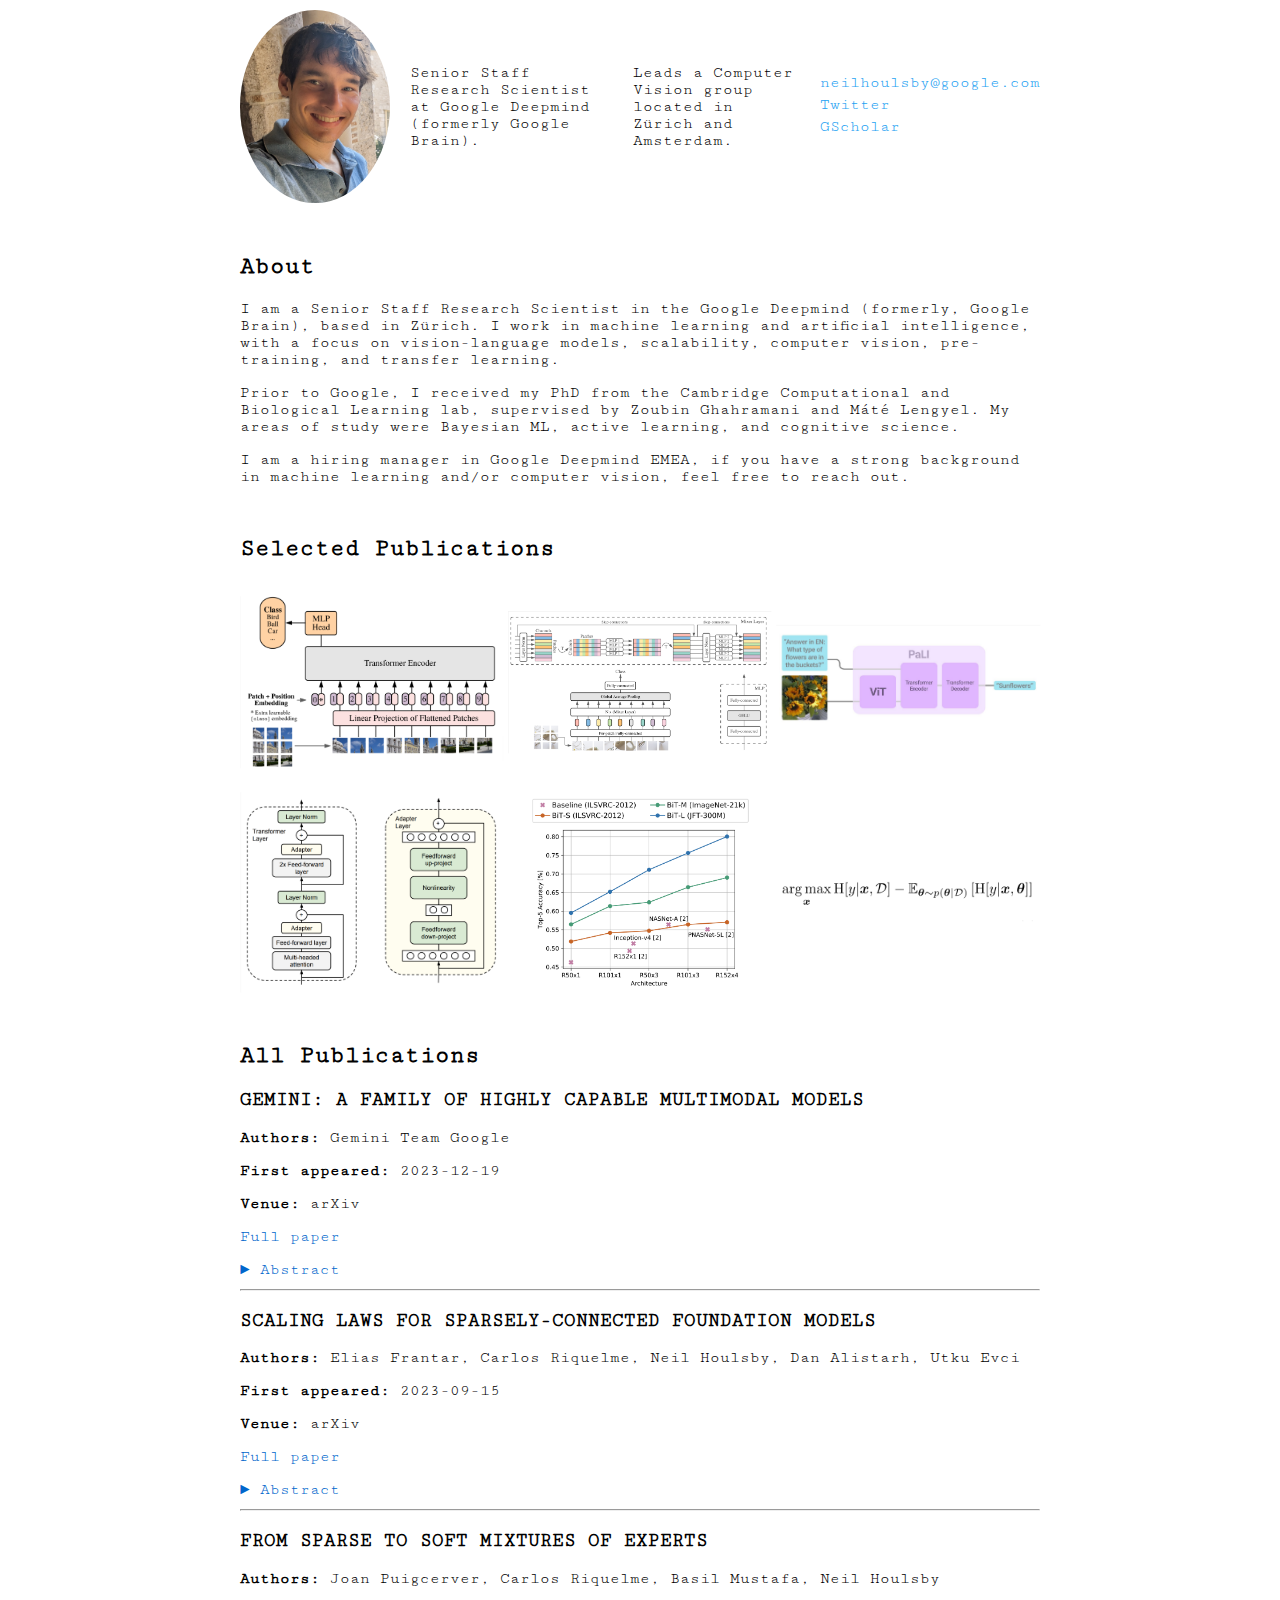
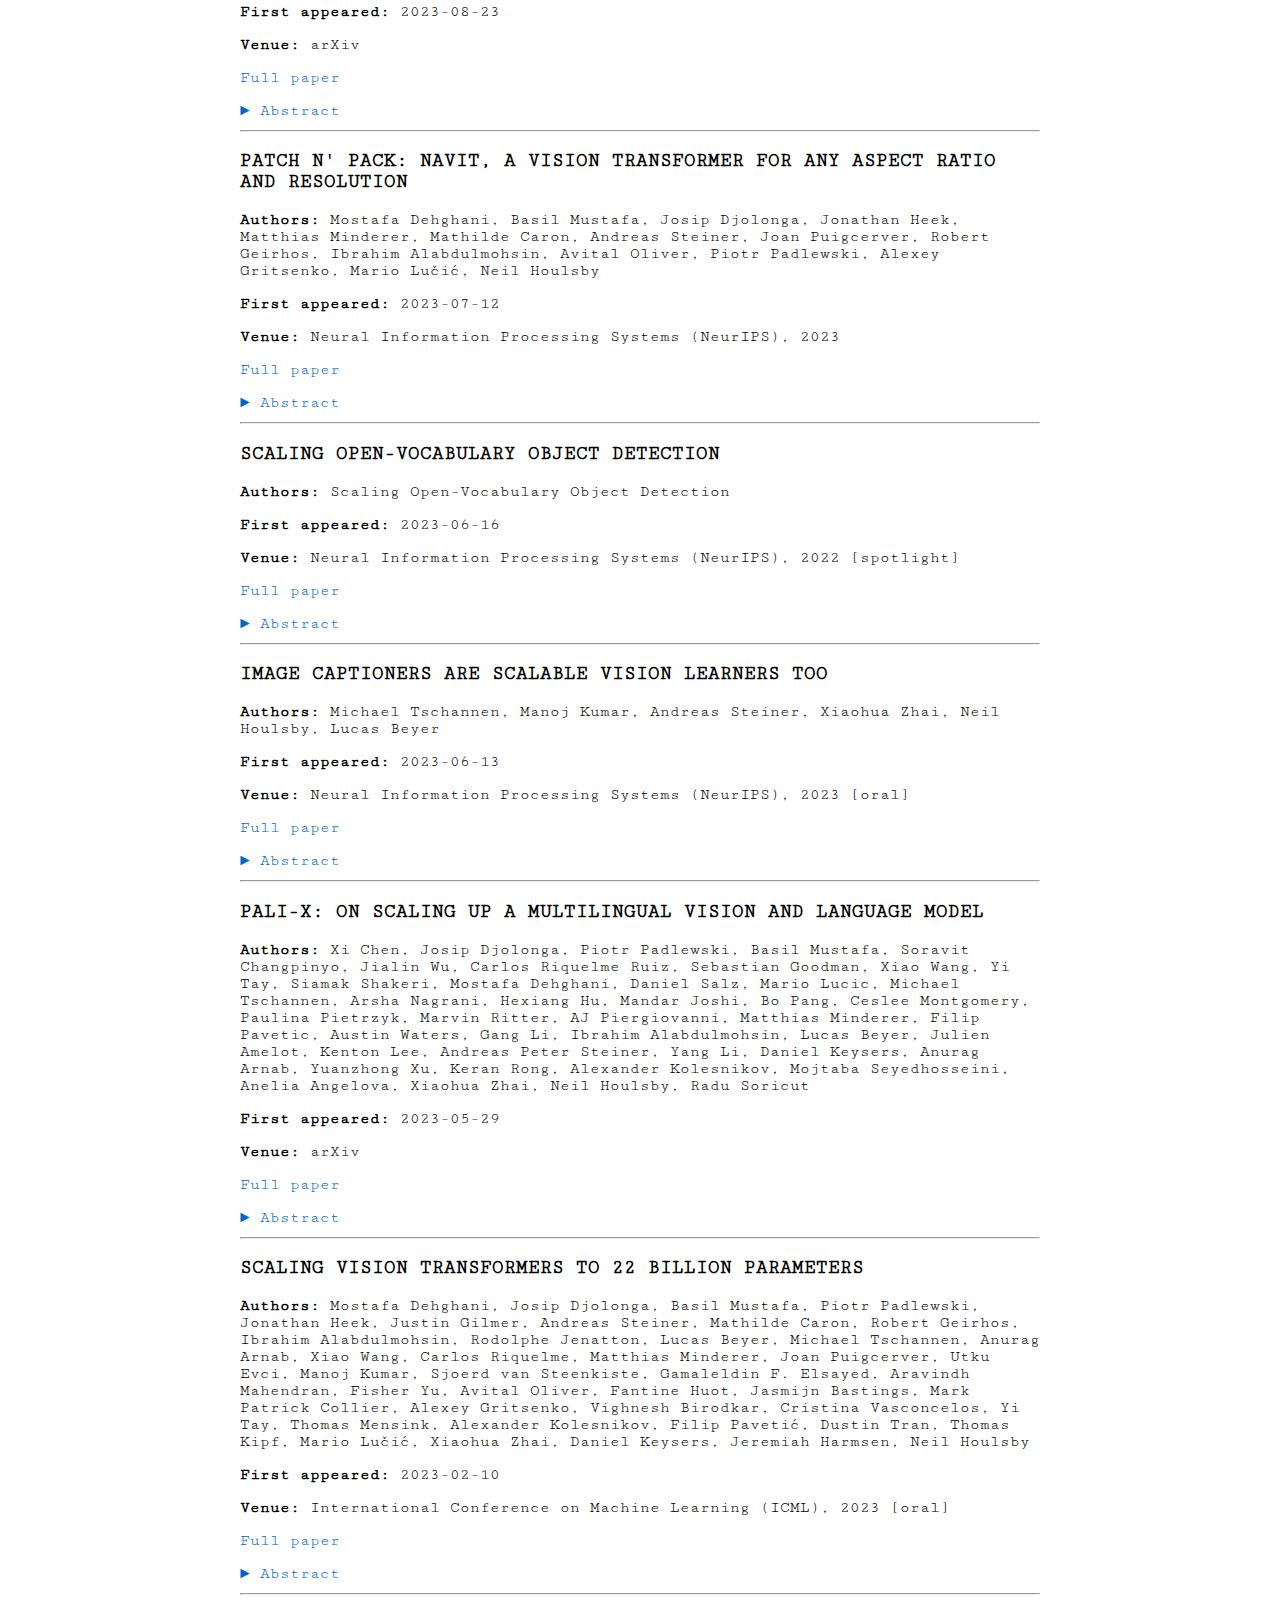
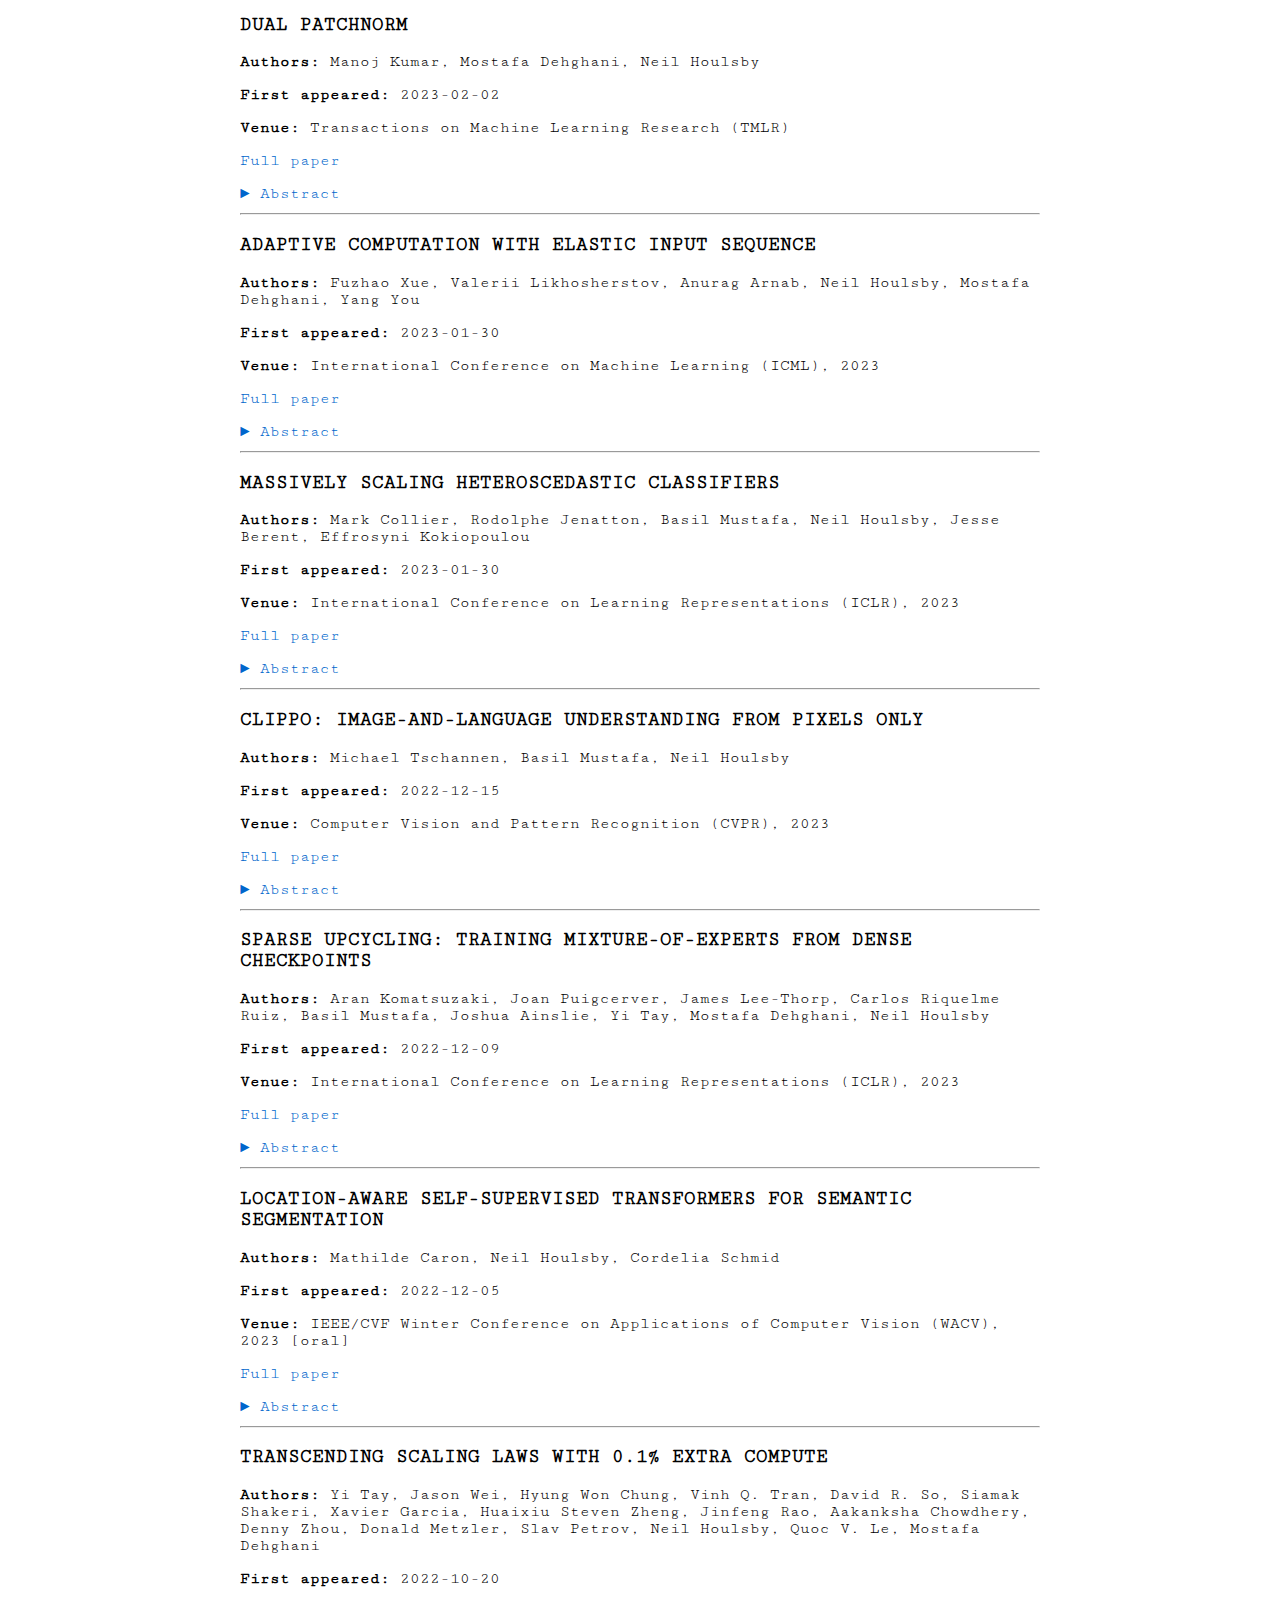
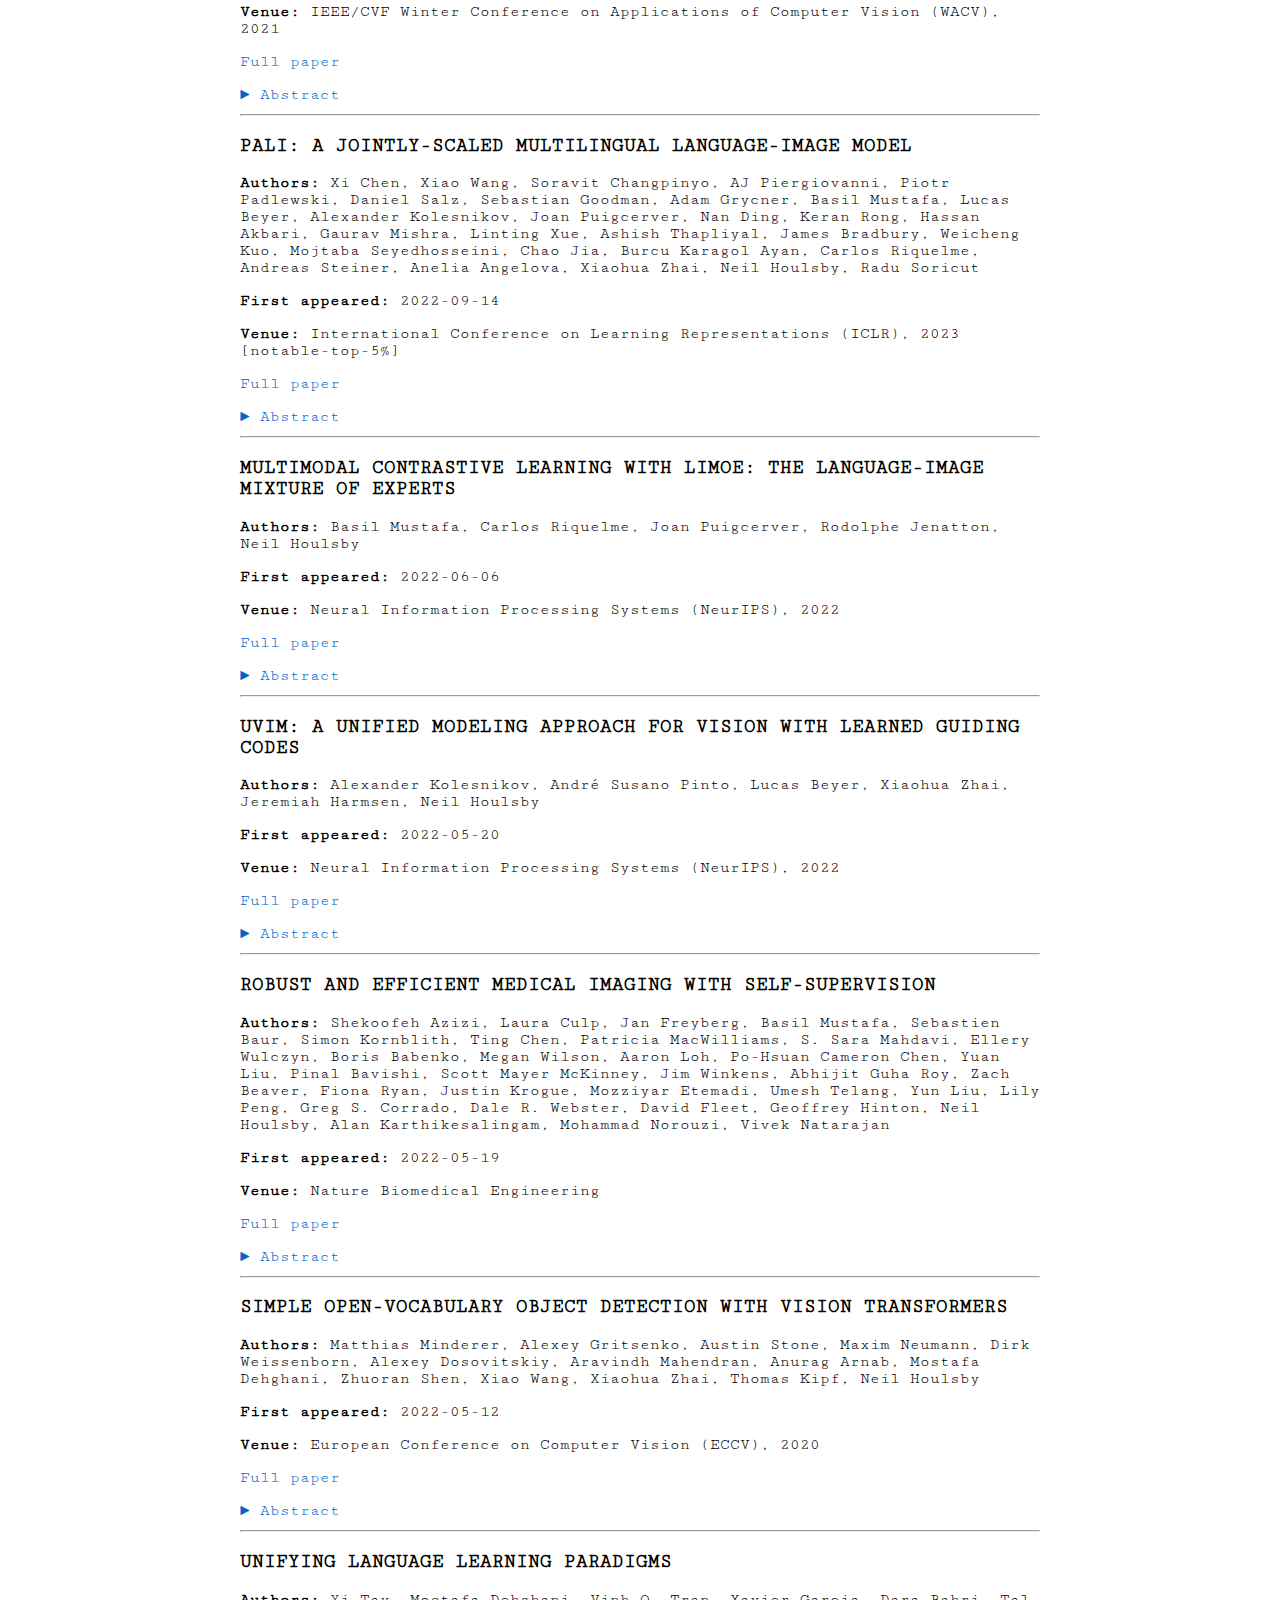
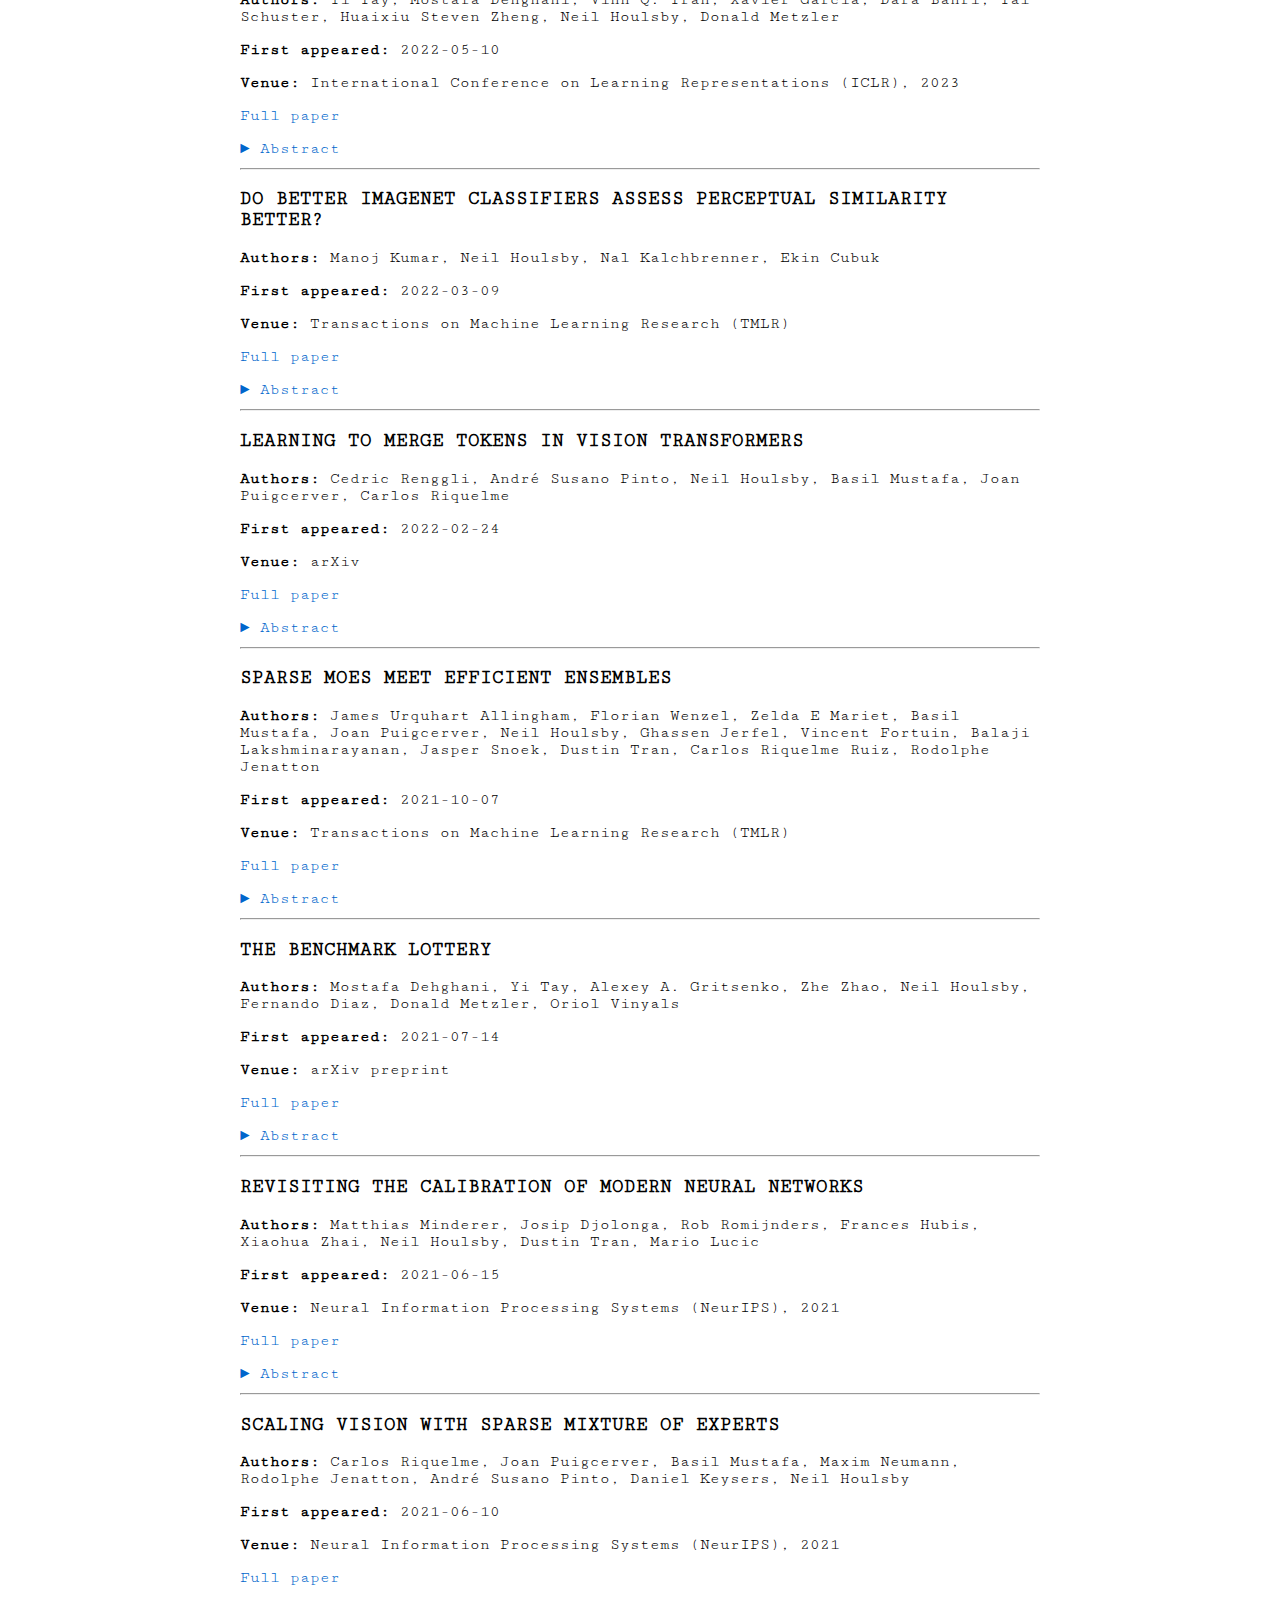
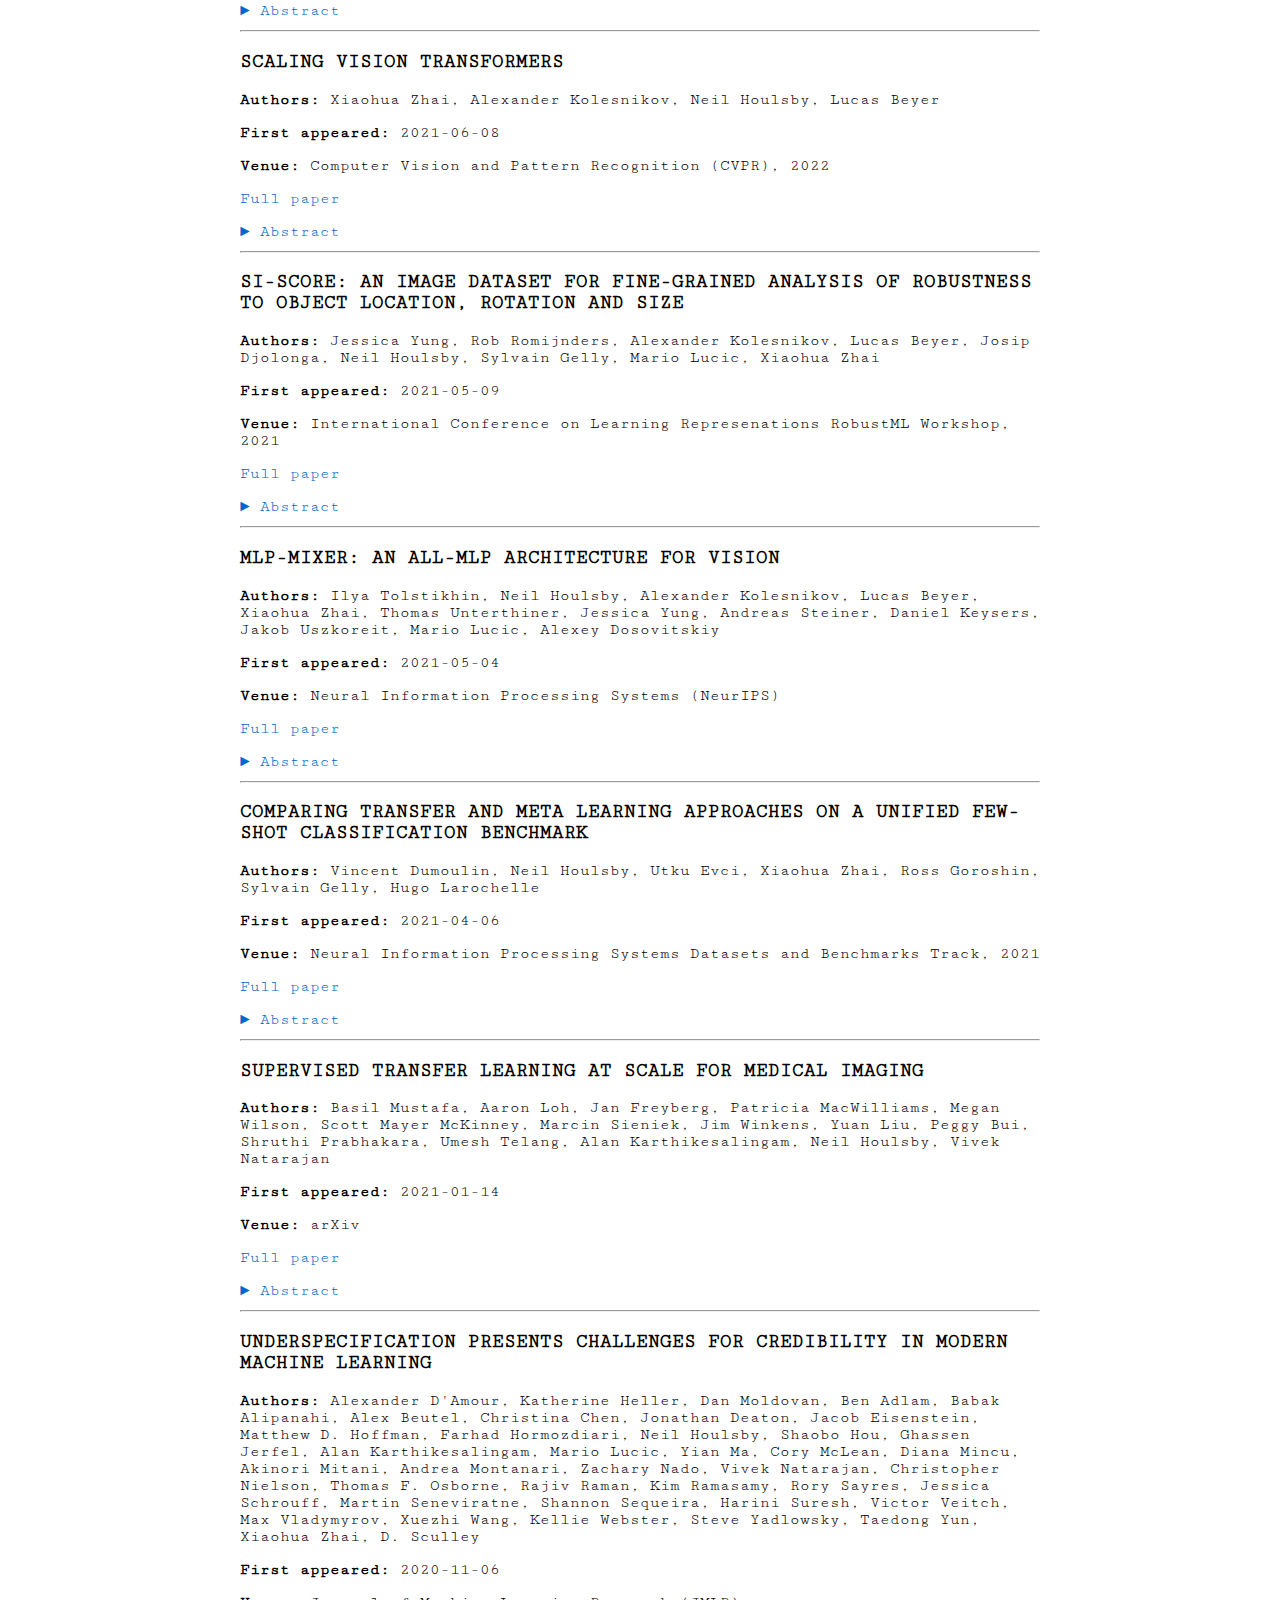
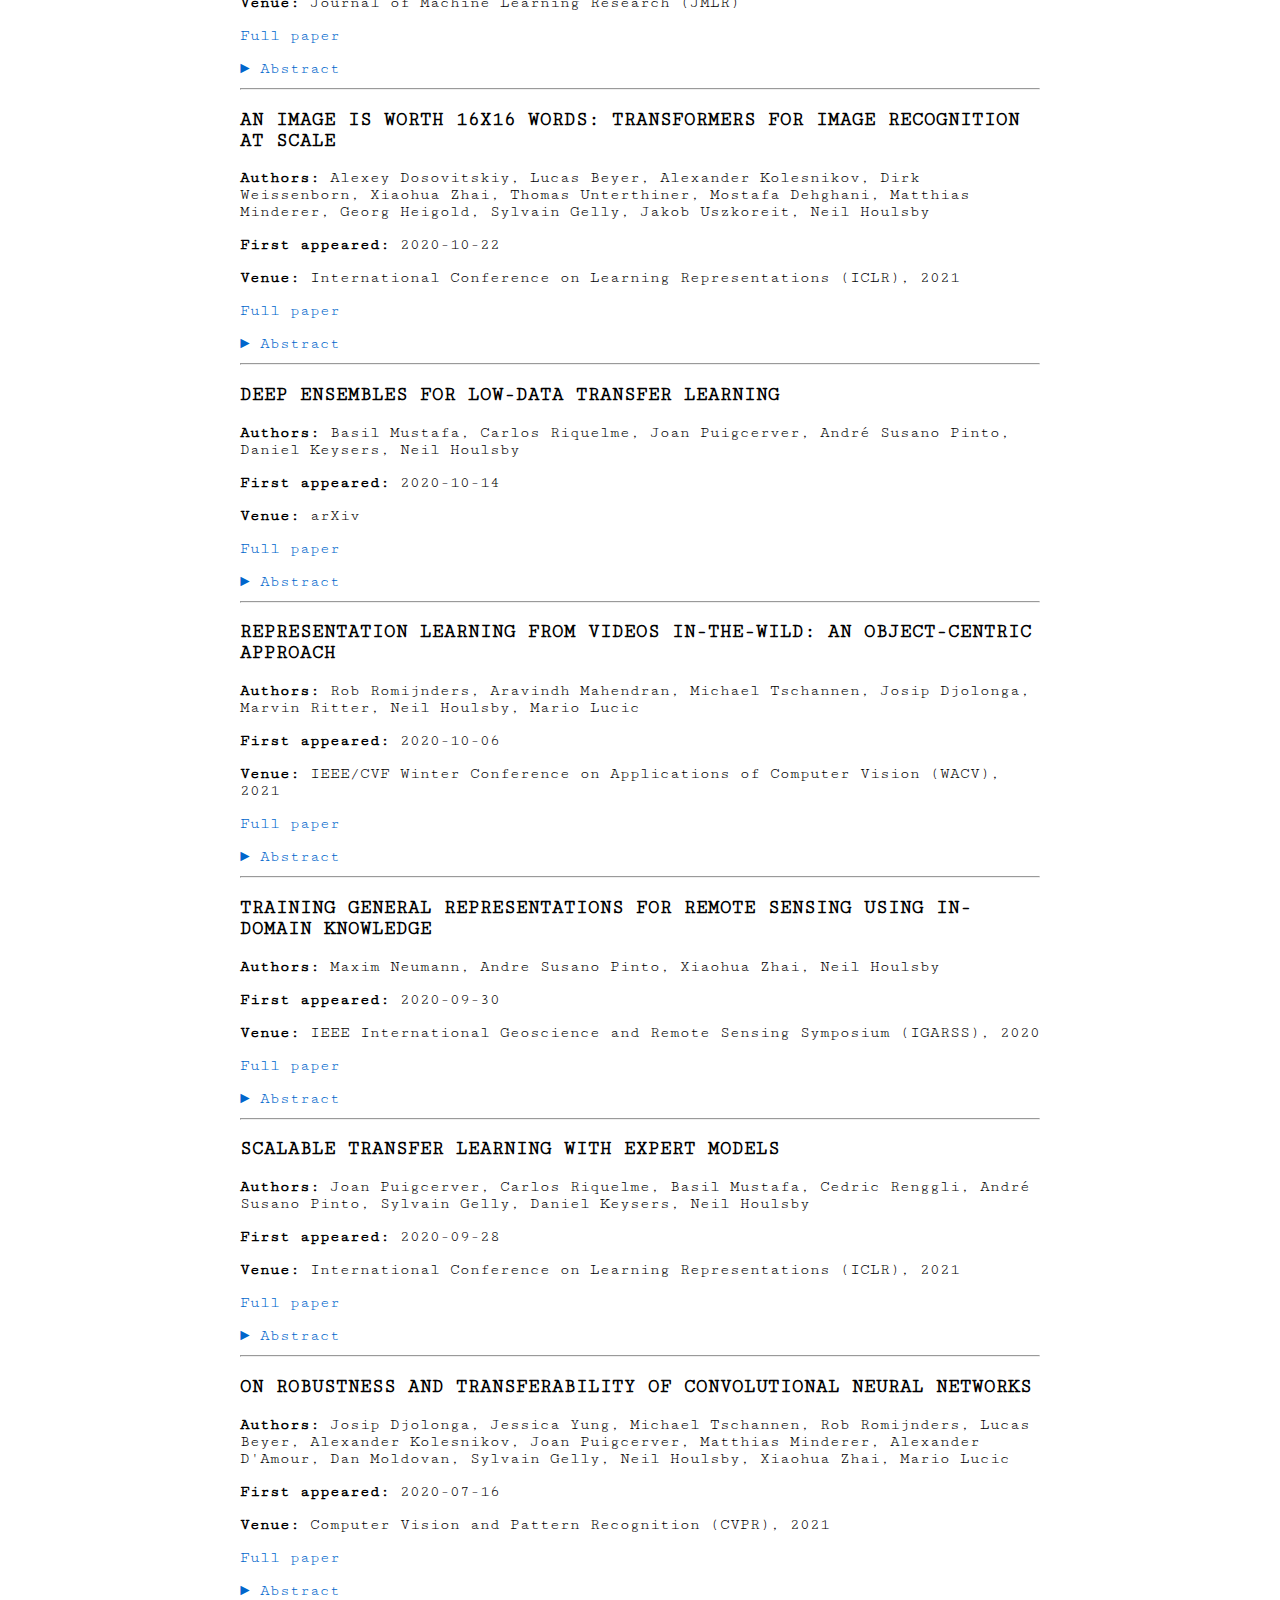
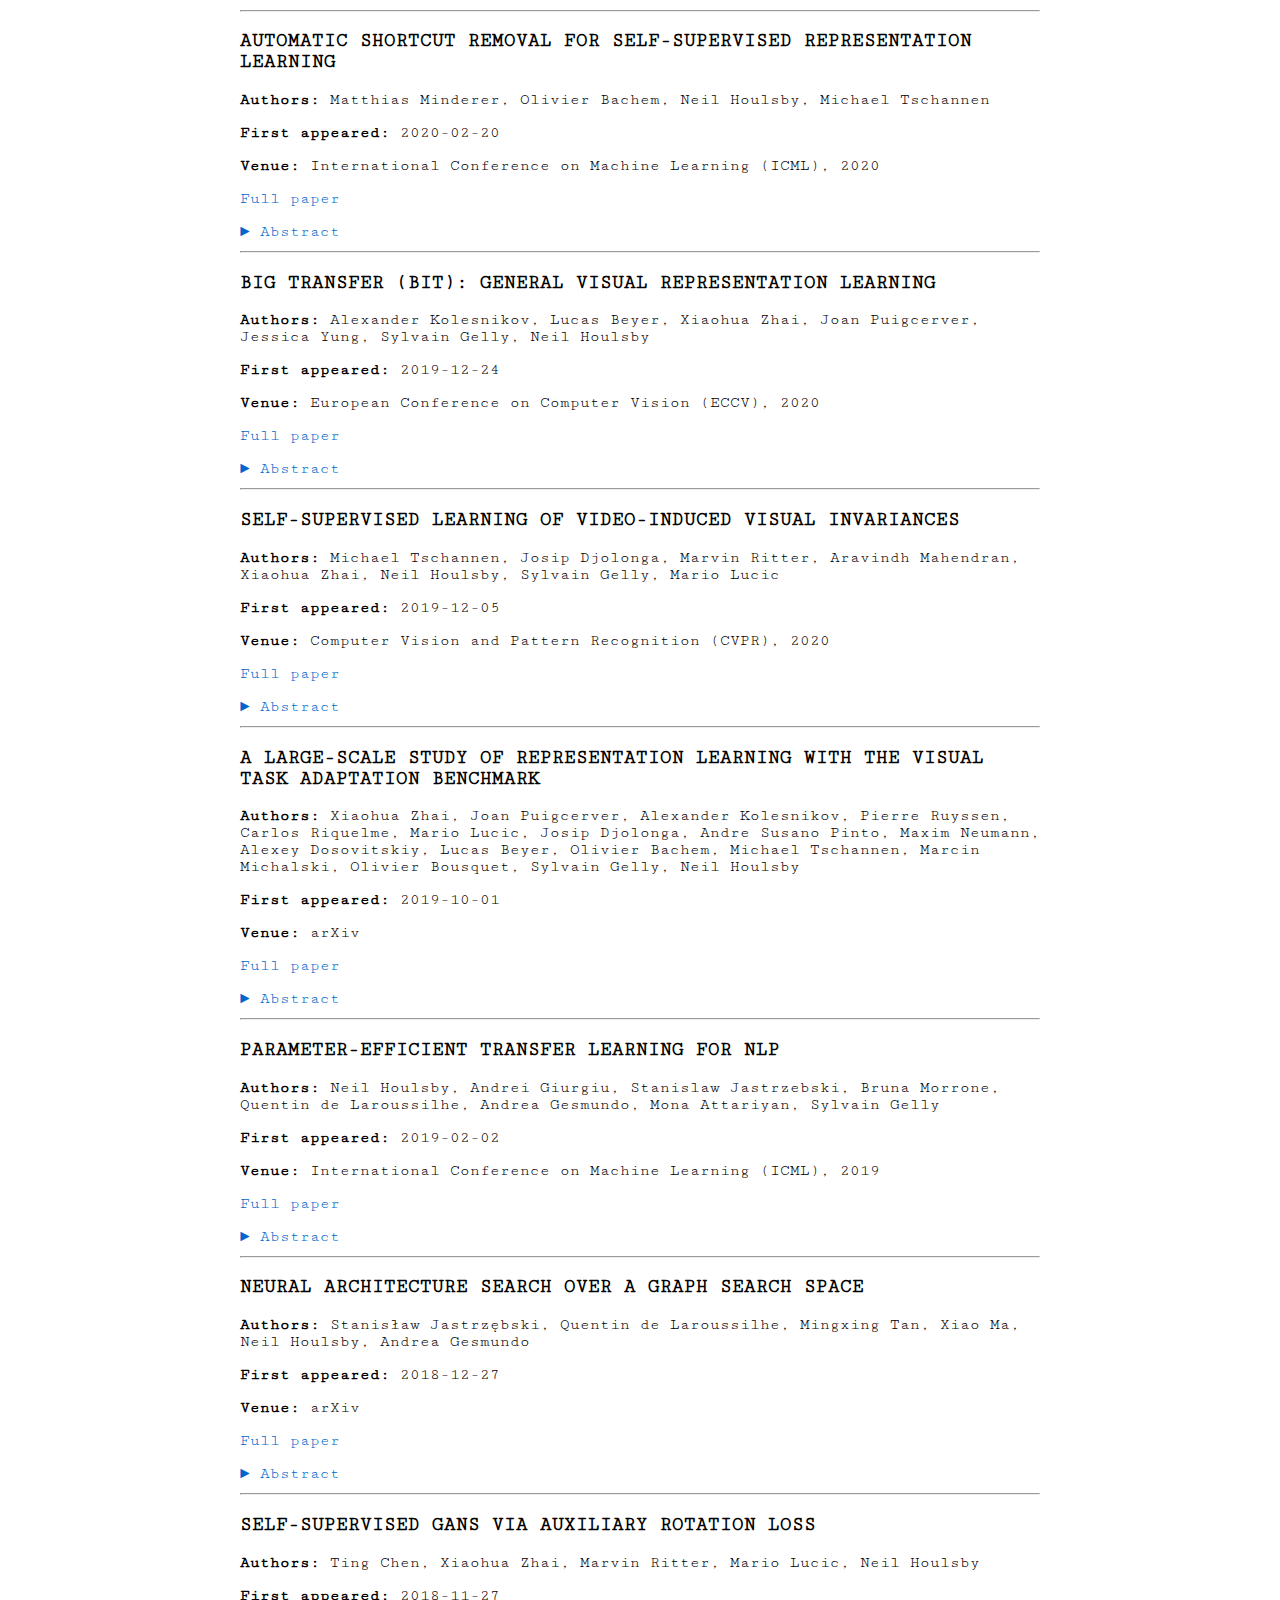
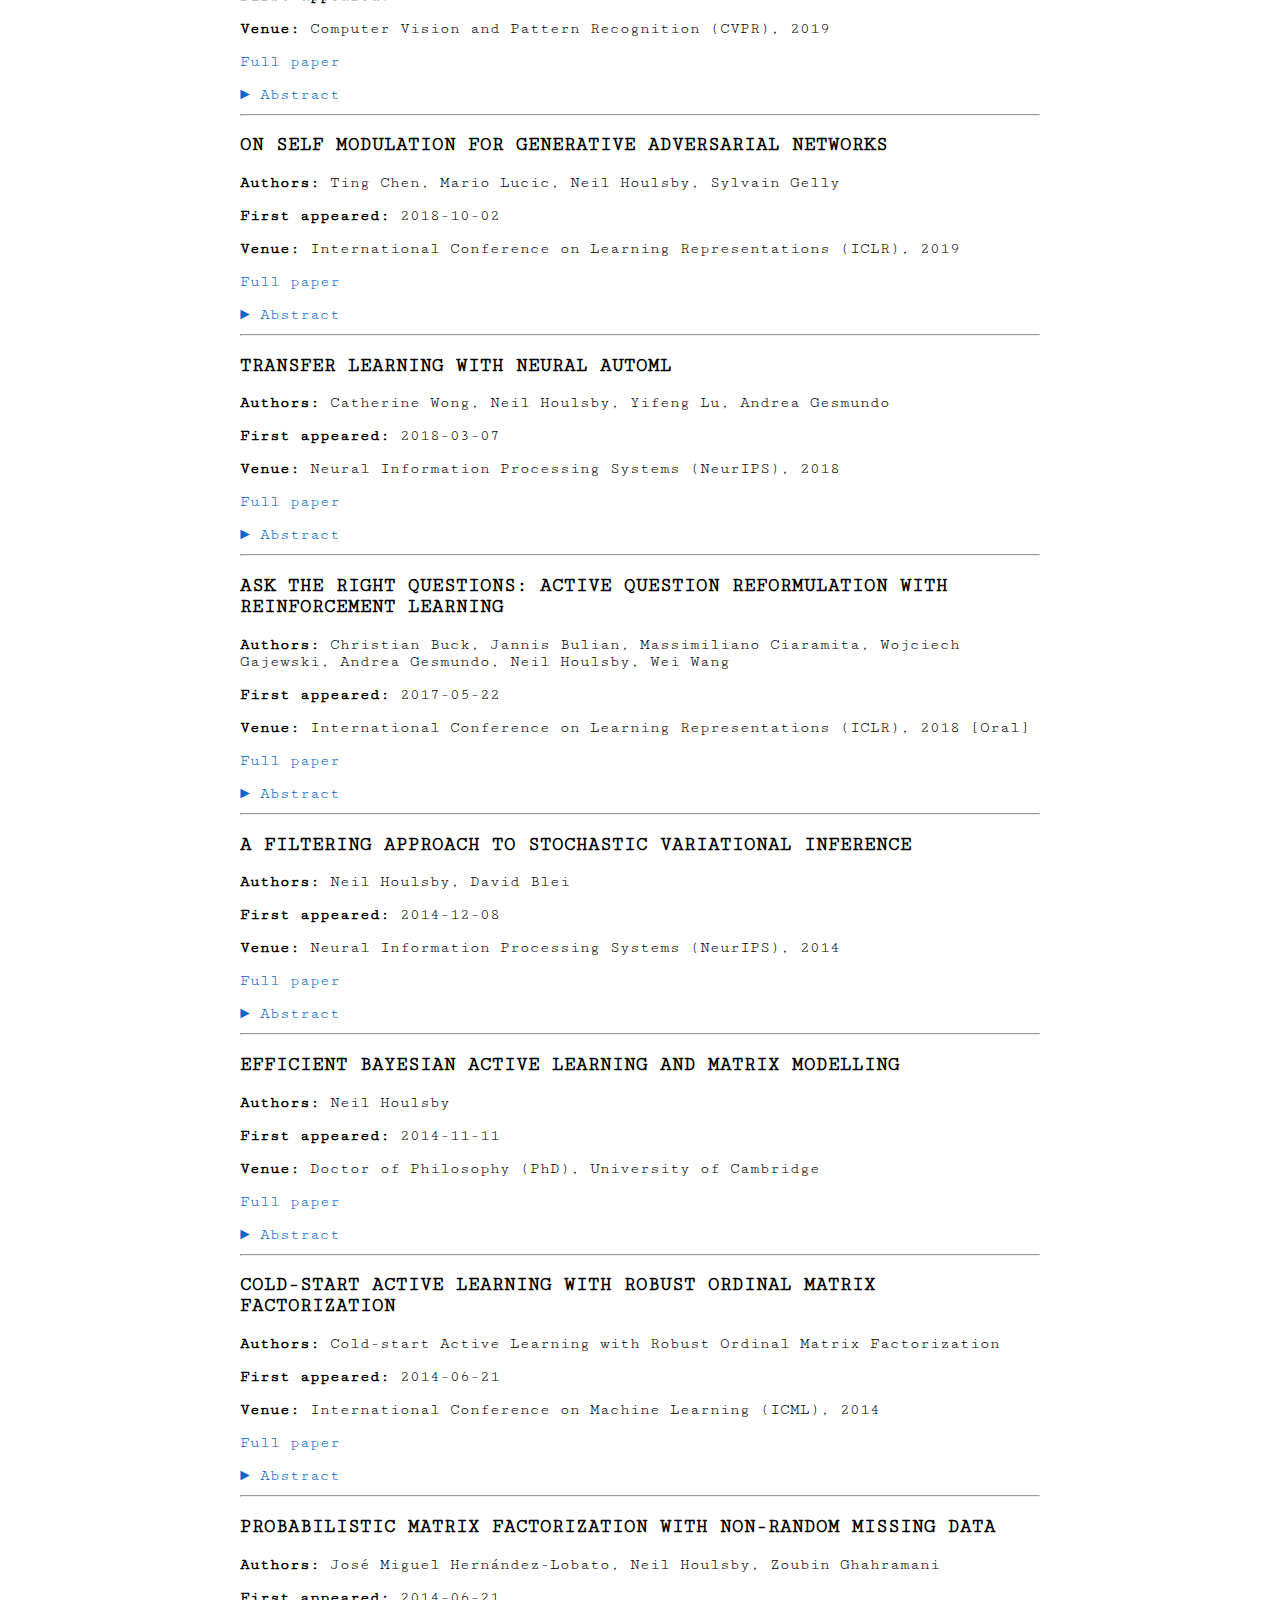
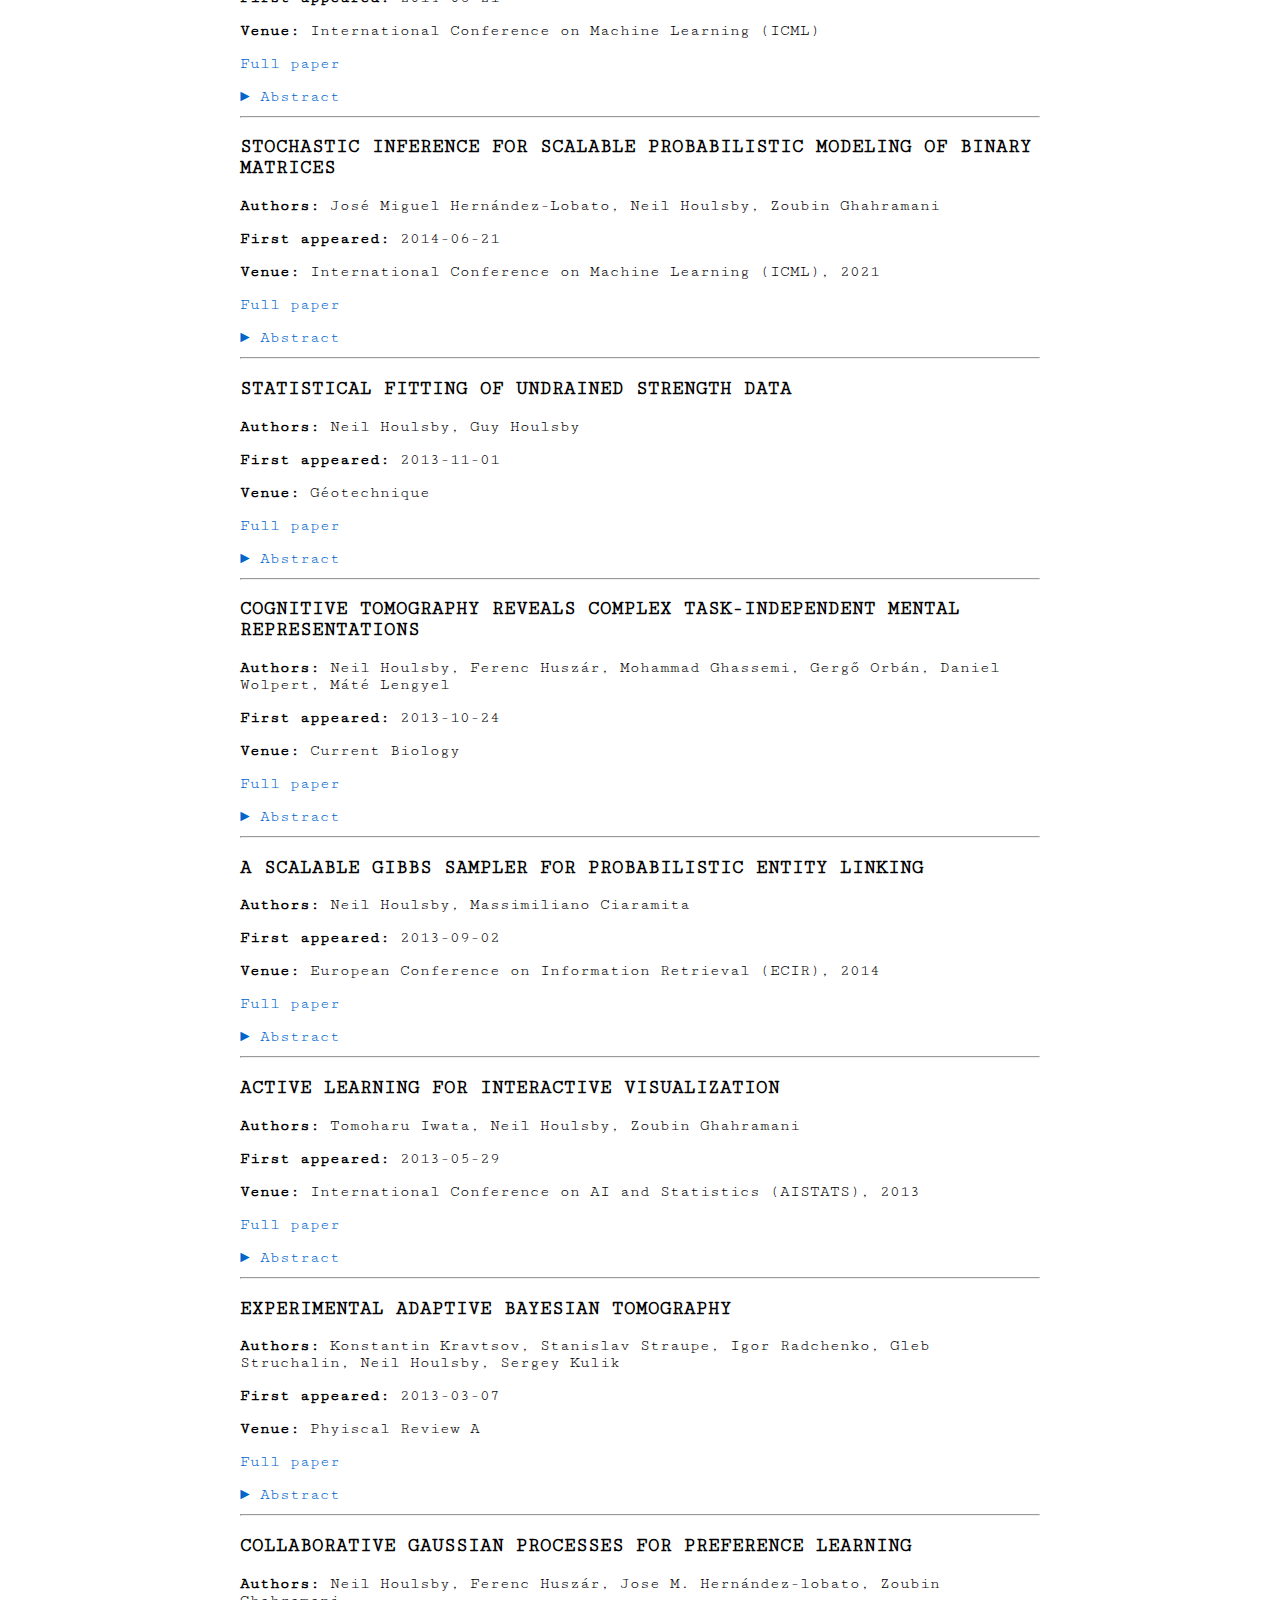
==== index.html @ 366395ec "Rename root" ====
<!DOCTYPE html>
<html lang="en">

<head>
  <meta charset="UTF-8">
  <meta name="viewport" content="width=device-width, initial-scale=1.0">
  <meta name="description" content="Personal website for AI research scientist, Neil Houlsby">
  <title>Neil Houlsby</title>
  <link rel="stylesheet" href="style.css">
  <link rel="icon" href="go.ico" type="image/x-icon">
  <script defer src="script.js"></script>
  <script src="toggle_abstract.js"></script>
</head>

<body class="content-container">

  <div class="profile-section">
    <img src="profile.jpg" alt="Profile Picture">
    <p>Senior Staff Research Scientist at Google Deepmind (formerly Google Brain).</p>
<p>Leads a Computer Vision group located in Zürich and Amsterdam.</p>
    <div class="contact-social-links">
      <a href="mailto:neilhoulsby@google.com">neilhoulsby@google.com</a>
      <a href="https://twitter.com/neilhoulsby" target="_blank">Twitter</a>
      <a href="https://scholar.google.com/citations?user=sm1-TZMAAAAJ" target="_blank">GScholar</a>
    </div>
  </div>

  <main>
    <article id="about">
      <h2>About</h2>
      <p>I am a Senior Staff Research Scientist in the Google Deepmind (formerly, Google Brain), based in Zürich. 
I work in machine learning and artificial intelligence, with a focus on vision-language models, scalability, computer vision, pre-training, and transfer learning.</p>
<p>Prior to Google, I received my PhD from the Cambridge Computational and Biological Learning lab, supervised by Zoubin Ghahramani and Máté Lengyel. My areas of study were Bayesian ML, active learning, and cognitive science.</p>
<p>I am a hiring manager in Google Deepmind EMEA, if you have a strong background in machine learning and/or computer vision, feel free to reach out.</p>
    </article>


    <section id="selected">
      <h2>Selected Publications</h2>
      <div class="image-panel">
        <div class="image-row">
          <div class="image-container">
            <a href="#vit20">
              <img src="vit.png" alt="Image 1">
              <span class="overlay-text">Vision Transformers</span>
            </a>
          </div>
          <div class="image-container">
            <a href="#mixer21">
              <img src="mixer.png" alt="Image 2">
              <span class="overlay-text">MLP Mixer</span>
            </a>
          </div>
          <div class="image-container">
            <a href="#pali22">
              <img src="pali.png" alt="Image 3">
              <span class="overlay-text">PaLI Vision-Language Model</span>
            </a>
          </div>
        </div>

        <div class="image-row">
          <div class="image-container">
            <a href="#parameter19">
              <img src="adapters.png" alt="Image 4">
              <span class="overlay-text">Parameter-efficient Adapter Layers</span>
            </a>
          </div>
          <div class="image-container">
            <a href="#bigtransfer19">
              <img src="bit.png" alt="Image 5">
              <span class="overlay-text">Big Transfer</span>
            </a>
          </div>
          <div class="image-container">
            <a href="#bald11">
              <img src="bald.png" alt="Image 6">
              <span class="overlay-text">Bayesian Active Learning with Disagreement</span>
            </a>
          </div>
        </div>
      </div>
    </section>


    <section id="publications">
      <h2>All Publications</h2>
      <div>
        
        <article id="gemini23">
  <h3 class="all-caps">Gemini: A Family of Highly Capable Multimodal Models</h3>
  <p><strong>Authors:</strong> Gemini Team Google</p>
  <p><strong>First appeared:</strong> 2023-12-19</p>
  <p><strong>Venue:</strong> arXiv</p>
  <p><a href="https://arxiv.org/abs/2312.11805" target="_blank">Full paper</a></p>
  <div class="abstract-toggle" onclick="toggleAbstract(this)">
    <span class="arrow">&#x25BA;</span> Abstract
  </div>
  <p class="abstract" style="display:none;">This report introduces a new family of multimodal models, Gemini, that exhibit remarkable capabilities across image, audio, video, and text understanding. The Gemini family consists of Ultra, Pro, and Nano sizes, suitable for applications ranging from complex reasoning tasks to on-device memory-constrained use-cases. Evaluation on a broad range of benchmarks shows that our most-capable Gemini Ultra model advances the state of the art in 30 of 32 of these benchmarks - notably being the first model to achieve human-expert performance on the well-studied exam benchmark MMLU, and improving the state of the art in every one of the 20 multimodal benchmarks we examined. We believe that the new capabilities of Gemini models in cross-modal reasoning and language understanding will enable a wide variety of use cases and we discuss our approach toward deploying them responsibly to users.</p>
</article>
<hr>
        
        <article id="sparse23">
  <h3 class="all-caps">Scaling Laws for Sparsely-Connected Foundation Models</h3>
  <p><strong>Authors:</strong> Elias Frantar, Carlos Riquelme, Neil Houlsby, Dan Alistarh, Utku Evci</p>
  <p><strong>First appeared:</strong> 2023-09-15</p>
  <p><strong>Venue:</strong> arXiv</p>
  <p><a href="https://arxiv.org/abs/2309.08520" target="_blank">Full paper</a></p>
  <div class="abstract-toggle" onclick="toggleAbstract(this)">
    <span class="arrow">&#x25BA;</span> Abstract
  </div>
  <p class="abstract" style="display:none;">We explore the impact of parameter sparsity on the scaling behavior of Transformers trained on massive datasets (i.e., "foundation models"), in both vision and language domains. In this setting, we identify the first scaling law describing the relationship between weight sparsity, number of non-zero parameters, and amount of training data, which we validate empirically across model and data scales; on ViT/JFT-4B and T5/C4. These results allow us to characterize the "optimal sparsity", the sparsity level which yields the best performance for a given effective model size and training budget. For a fixed number of non-zero parameters, we identify that the optimal sparsity increases with the amount of data used for training. We also extend our study to different sparsity structures (such as the hardware-friendly n:m pattern) and strategies (such as starting from a pretrained dense model). Our findings shed light on the power and limitations of weight sparsity across various parameter and computational settings, offering both theoretical understanding and practical implications for leveraging sparsity towards computational efficiency improvements.</p>
</article>
<hr>
        
        <article id="soft23">
  <h3 class="all-caps">From Sparse to Soft Mixtures of Experts</h3>
  <p><strong>Authors:</strong> Joan Puigcerver, Carlos Riquelme, Basil Mustafa, Neil Houlsby</p>
  <p><strong>First appeared:</strong> 2023-08-23</p>
  <p><strong>Venue:</strong> arXiv</p>
  <p><a href="https://arxiv.org/abs/2308.00951" target="_blank">Full paper</a></p>
  <div class="abstract-toggle" onclick="toggleAbstract(this)">
    <span class="arrow">&#x25BA;</span> Abstract
  </div>
  <p class="abstract" style="display:none;">Sparse mixture of expert architectures (MoEs) scale model capacity without large increases in training or inference costs. Despite their success, MoEs suffer from a number of issues: training instability, token dropping, inability to scale the number of experts, or ineffective finetuning. In this work, we proposeSoft MoE, a fully-differentiable sparse Transformer that addresses these challenges, while maintaining the benefits of MoEs. Soft MoE performs an implicit soft assignment by passing different weighted combinations of all input tokens to each expert. As in other MoE works, experts in Soft MoE only process a subset of the (combined) tokens, enabling larger model capacity at lower inference cost. In the context of visual recognition, Soft MoE greatly outperforms standard Transformers (ViTs) and popular MoE variants (Tokens Choice and Experts Choice). For example, Soft MoE-Base/16 requires 10.5x lower inference cost (5.7x lower wall-clock time) than ViT-Huge/14 while matching its performance after similar training. Soft MoE also scales well: Soft MoE Huge/14 with 128 experts in 16 MoE layers has over 40x more parameters than ViT Huge/14, while inference time cost grows by only 2%, and it performs substantially better.</p>
</article>
<hr>
        
        <article id="navit23">
  <h3 class="all-caps">Patch n' Pack: NaViT, a Vision Transformer for any Aspect Ratio and Resolution</h3>
  <p><strong>Authors:</strong> Mostafa Dehghani, Basil Mustafa, Josip Djolonga, Jonathan Heek, Matthias Minderer, Mathilde Caron, Andreas Steiner, Joan Puigcerver, Robert Geirhos, Ibrahim Alabdulmohsin, Avital Oliver, Piotr Padlewski, Alexey Gritsenko, Mario Lučić, Neil Houlsby</p>
  <p><strong>First appeared:</strong> 2023-07-12</p>
  <p><strong>Venue:</strong> Neural Information Processing Systems (NeurIPS), 2023</p>
  <p><a href="https://arxiv.org/abs/2307.06304" target="_blank">Full paper</a></p>
  <div class="abstract-toggle" onclick="toggleAbstract(this)">
    <span class="arrow">&#x25BA;</span> Abstract
  </div>
  <p class="abstract" style="display:none;">The ubiquitous and demonstrably suboptimal choice of resizing images to a fixed resolution before processing them with computer vision models has not yet been successfully challenged. However, models such as the Vision Transformer (ViT) offer flexible sequence-based modeling, and hence varying input sequence lengths. We take advantage of this with NaViT (Native Resolution ViT) which uses sequence packing during training to process inputs of arbitrary resolutions and aspect ratios. Alongside flexible model usage, we demonstrate improved training efficiency for large-scale supervised and contrastive image-text pretraining. NaViT can be efficiently transferred to standard tasks such as image and video classification, object detection, and semantic segmentation and leads to improved results on robustness and fairness benchmarks. At inference time, the input resolution flexibility can be used to smoothly navigate the test-time cost-performance trade-off. We believe that NaViT marks a departure from the standard, CNN-designed, input and modelling pipeline used by most computer vision models, and represents a promising direction for ViTs.</p>
</article>
<hr>
        
        <article id="owlvit223">
  <h3 class="all-caps">Scaling Open-Vocabulary Object Detection</h3>
  <p><strong>Authors:</strong> Scaling Open-Vocabulary Object Detection</p>
  <p><strong>First appeared:</strong> 2023-06-16</p>
  <p><strong>Venue:</strong> Neural Information Processing Systems (NeurIPS), 2022 [spotlight]</p>
  <p><a href="https://arxiv.org/abs/2306.09683" target="_blank">Full paper</a></p>
  <div class="abstract-toggle" onclick="toggleAbstract(this)">
    <span class="arrow">&#x25BA;</span> Abstract
  </div>
  <p class="abstract" style="display:none;">Open-vocabulary object detection has benefited greatly from pretrained vision-language models, but is still limited by the amount of available detection training data. While detection training data can be expanded by using Web image-text pairs as weak supervision, this has not been done at scales comparable to image-level pretraining. Here, we scale up detection data with self-training, which uses an existing detector to generate pseudo-box annotations on image-text pairs. Major challenges in scaling self-training are the choice of label space, pseudo-annotation filtering, and training efficiency. We present the OWLv2 model and OWL-ST self-training recipe, which address these challenges. OWLv2 surpasses the performance of previous state-of-the-art open-vocabulary detectors already at comparable training scales (~10M examples). However, with OWL-ST, we can scale to over 1B examples, yielding further large improvement: With an L/14 architecture, OWL-ST improves AP on LVIS rare classes, for which the model has seen no human box annotations, from 31.2% to 44.6% (43% relative improvement). OWL-ST unlocks Web-scale training for open-world localization, similar to what has been seen for image classification and language modelling.</p>
</article>
<hr>
        
        <article id="cappa23">
  <h3 class="all-caps">Image Captioners Are Scalable Vision Learners Too</h3>
  <p><strong>Authors:</strong> Michael Tschannen, Manoj Kumar, Andreas Steiner, Xiaohua Zhai, Neil Houlsby, Lucas Beyer</p>
  <p><strong>First appeared:</strong> 2023-06-13</p>
  <p><strong>Venue:</strong> Neural Information Processing Systems (NeurIPS), 2023 [oral]</p>
  <p><a href="https://arxiv.org/abs/2306.07915" target="_blank">Full paper</a></p>
  <div class="abstract-toggle" onclick="toggleAbstract(this)">
    <span class="arrow">&#x25BA;</span> Abstract
  </div>
  <p class="abstract" style="display:none;">Contrastive pretraining on image-text pairs from the web is one of the most popular large-scale pretraining strategies for vision backbones, especially in the context of large multimodal models. At the same time, image captioning on this type of data is commonly considered an inferior pretraining strategy. In this paper, we perform a fair comparison of these two pretraining strategies, carefully matching training data, compute, and model capacity. Using a standard encoder-decoder transformer, we find that captioning alone is surprisingly effective: on classification tasks, captioning produces vision encoders competitive with contrastively pretrained encoders, while surpassing them on vision & language tasks. We further analyze the effect of the model architecture and scale, as well as the pretraining data on the representation quality, and find that captioning exhibits the same or better scaling behavior along these axes. Overall our results show that plain image captioning is a more powerful pretraining strategy than was previously believed.</p>
</article>
<hr>
        
        <article id="palix23">
  <h3 class="all-caps">PaLI-X: On Scaling up a Multilingual Vision and Language Model</h3>
  <p><strong>Authors:</strong> Xi Chen, Josip Djolonga, Piotr Padlewski, Basil Mustafa, Soravit Changpinyo, Jialin Wu, Carlos Riquelme Ruiz, Sebastian Goodman, Xiao Wang, Yi Tay, Siamak Shakeri, Mostafa Dehghani, Daniel Salz, Mario Lucic, Michael Tschannen, Arsha Nagrani, Hexiang Hu, Mandar Joshi, Bo Pang, Ceslee Montgomery, Paulina Pietrzyk, Marvin Ritter, AJ Piergiovanni, Matthias Minderer, Filip Pavetic, Austin Waters, Gang Li, Ibrahim Alabdulmohsin, Lucas Beyer, Julien Amelot, Kenton Lee, Andreas Peter Steiner, Yang Li, Daniel Keysers, Anurag Arnab, Yuanzhong Xu, Keran Rong, Alexander Kolesnikov, Mojtaba Seyedhosseini, Anelia Angelova, Xiaohua Zhai, Neil Houlsby, Radu Soricut</p>
  <p><strong>First appeared:</strong> 2023-05-29</p>
  <p><strong>Venue:</strong> arXiv</p>
  <p><a href="https://arxiv.org/abs/2305.18565" target="_blank">Full paper</a></p>
  <div class="abstract-toggle" onclick="toggleAbstract(this)">
    <span class="arrow">&#x25BA;</span> Abstract
  </div>
  <p class="abstract" style="display:none;">We present the training recipe and results of scaling up PaLI-X, a multilingual vision and language model, both in terms of size of the components and the breadth of its training task mixture. Our model achieves new levels of performance on a wide-range of varied and complex tasks, including multiple image-based captioning and question-answering tasks, image-based document understanding and few-shot (in-context) learning, as well as object detection, video question answering, and video captioning. PaLI-X advances the state-of-the-art on most vision-and-language benchmarks considered (25+ of them). Finally, we observe emerging capabilities, such as complex counting and multilingual object detection, tasks that are not explicitly in the training mix.</p>
</article>
<hr>
        
        <article id="vit22b23">
  <h3 class="all-caps">Scaling Vision Transformers to 22 Billion Parameters</h3>
  <p><strong>Authors:</strong> Mostafa Dehghani, Josip Djolonga, Basil Mustafa, Piotr Padlewski, Jonathan Heek, Justin Gilmer, Andreas Steiner, Mathilde Caron, Robert Geirhos, Ibrahim Alabdulmohsin, Rodolphe Jenatton, Lucas Beyer, Michael Tschannen, Anurag Arnab, Xiao Wang, Carlos Riquelme, Matthias Minderer, Joan Puigcerver, Utku Evci, Manoj Kumar, Sjoerd van Steenkiste, Gamaleldin F. Elsayed, Aravindh Mahendran, Fisher Yu, Avital Oliver, Fantine Huot, Jasmijn Bastings, Mark Patrick Collier, Alexey Gritsenko, Vighnesh Birodkar, Cristina Vasconcelos, Yi Tay, Thomas Mensink, Alexander Kolesnikov, Filip Pavetić, Dustin Tran, Thomas Kipf, Mario Lučić, Xiaohua Zhai, Daniel Keysers, Jeremiah Harmsen, Neil Houlsby</p>
  <p><strong>First appeared:</strong> 2023-02-10</p>
  <p><strong>Venue:</strong> International Conference on Machine Learning (ICML), 2023 [oral]</p>
  <p><a href="https://arxiv.org/abs/2302.05442" target="_blank">Full paper</a></p>
  <div class="abstract-toggle" onclick="toggleAbstract(this)">
    <span class="arrow">&#x25BA;</span> Abstract
  </div>
  <p class="abstract" style="display:none;">The scaling of Transformers has driven breakthrough capabilities for language models. At present, the largest large language models (LLMs) contain upwards of 100B parameters. Vision Transformers (ViT) have introduced the same architecture to image and video modelling, but these have not yet been successfully scaled to nearly the same degree; the largest dense ViT contains 4B parameters (Chen et al., 2022). We present a recipe for highly efficient and stable training of a 22B-parameter ViT (ViT-22B) and perform a wide variety of experiments on the resulting model. When evaluated on downstream tasks (often with a lightweight linear model on frozen features), ViT-22B demonstrates increasing performance with scale. We further observe other interesting benefits of scale, including an improved tradeoff between fairness and performance, state-of-the-art alignment to human visual perception in terms of shape/texture bias, and improved robustness. ViT-22B demonstrates the potential for "LLM-like" scaling in vision, and provides key steps towards getting there.</p>
</article>
<hr>
        
        <article id="dpn23">
  <h3 class="all-caps">Dual PatchNorm</h3>
  <p><strong>Authors:</strong> Manoj Kumar, Mostafa Dehghani, Neil Houlsby</p>
  <p><strong>First appeared:</strong> 2023-02-02</p>
  <p><strong>Venue:</strong> Transactions on Machine Learning Research (TMLR)</p>
  <p><a href="https://arxiv.org/abs/2302.01327" target="_blank">Full paper</a></p>
  <div class="abstract-toggle" onclick="toggleAbstract(this)">
    <span class="arrow">&#x25BA;</span> Abstract
  </div>
  <p class="abstract" style="display:none;">We propose Dual PatchNorm: two Layer Normalization layers (LayerNorms), before and after the patch embedding layer in Vision Transformers. We demonstrate that Dual PatchNorm outperforms the result of exhaustive search for alternative LayerNorm placement strategies in the Transformer block itself. In our experiments, incorporating this trivial modification, often leads to improved accuracy over well-tuned Vision Transformers and never hurts.</p>
</article>
<hr>
        
        <article id="adatape23">
  <h3 class="all-caps">Adaptive Computation with Elastic Input Sequence</h3>
  <p><strong>Authors:</strong> Fuzhao Xue, Valerii Likhosherstov, Anurag Arnab, Neil Houlsby, Mostafa Dehghani, Yang You</p>
  <p><strong>First appeared:</strong> 2023-01-30</p>
  <p><strong>Venue:</strong> International Conference on Machine Learning (ICML), 2023</p>
  <p><a href="https://arxiv.org/abs/2301.13195" target="_blank">Full paper</a></p>
  <div class="abstract-toggle" onclick="toggleAbstract(this)">
    <span class="arrow">&#x25BA;</span> Abstract
  </div>
  <p class="abstract" style="display:none;">Humans have the ability to adapt the type of information they use, the procedure they employ, and the amount of time they spend when solving problems. However, most standard neural networks have a fixed function type and computation budget regardless of the sample's nature or difficulty. Adaptivity is a powerful paradigm as it not only imbues practitioners with flexibility pertaining to the downstream usage of these models but can also serve as a powerful inductive bias for solving certain challenging classes of problems. In this work, we introduce a new approach called AdaTape, which allows for dynamic computation in neural networks through adaptive tape tokens. AdaTape utilizes an elastic input sequence by equipping an architecture with a dynamic read-and-write tape. Specifically, we adaptively generate input sequences using tape tokens obtained from a tape bank which can be either trainable or derived from input data. We examine the challenges and requirements to obtain dynamic sequence content and length, and propose the Adaptive Tape Reading (ATR) algorithm to achieve both goals. Through extensive experiments on image recognition tasks, we show that AdaTape can achieve better performance while maintaining the computational cost. To facilitate further research, we have released code at https://github.com/google-research/scenic.</p>
</article>
<hr>
        
        <article id="hetxl23">
  <h3 class="all-caps">Massively Scaling Heteroscedastic Classifiers</h3>
  <p><strong>Authors:</strong> Mark Collier, Rodolphe Jenatton, Basil Mustafa, Neil Houlsby, Jesse Berent, Effrosyni Kokiopoulou</p>
  <p><strong>First appeared:</strong> 2023-01-30</p>
  <p><strong>Venue:</strong> International Conference on Learning Representations (ICLR), 2023</p>
  <p><a href="https://arxiv.org/abs/2010.02808" target="_blank">Full paper</a></p>
  <div class="abstract-toggle" onclick="toggleAbstract(this)">
    <span class="arrow">&#x25BA;</span> Abstract
  </div>
  <p class="abstract" style="display:none;">Heteroscedastic classifiers, which learn a multivariate Gaussian distribution over prediction logits, have been shown to perform well on image classification problems with hundreds to thousands of classes. However, compared to standard classifiers, they introduce extra parameters that scale linearly with the number of classes. This makes them infeasible to apply to larger-scale problems. In addition heteroscedastic classifiers introduce a critical temperature hyperparameter which must be tuned. We propose HET-XL, a heteroscedastic classifier whose parameter count when compared to a standard classifier scales independently of the number of classes. In our large-scale settings, we show that we can remove the need to tune the temperature hyperparameter, by directly learning it on the training data. On large image classification datasets with up to 4B images and 30k classes our method requires 14X fewer additional parameters, does not require tuning the temperature on a held-out set and performs consistently better than the baseline heteroscedastic classifier. HET-XL improves ImageNet 0-shot classification in a multimodal contrastive learning setup which can be viewed as a 3.5 billion class classification problem.</p>
</article>
<hr>
        
        <article id="clippo22">
  <h3 class="all-caps">CLIPPO: Image-and-Language Understanding from Pixels Only</h3>
  <p><strong>Authors:</strong> Michael Tschannen, Basil Mustafa, Neil Houlsby</p>
  <p><strong>First appeared:</strong> 2022-12-15</p>
  <p><strong>Venue:</strong> Computer Vision and Pattern Recognition (CVPR), 2023</p>
  <p><a href="https://arxiv.org/abs/2212.08045" target="_blank">Full paper</a></p>
  <div class="abstract-toggle" onclick="toggleAbstract(this)">
    <span class="arrow">&#x25BA;</span> Abstract
  </div>
  <p class="abstract" style="display:none;">Multimodal models are becoming increasingly effective, in part due to unified components, such as the Transformer architecture. However, multimodal models still often consist of many task- and modality-specific pieces and training procedures. For example, CLIP (Radford et al., 2021) trains independent text and image towers via a contrastive loss. We explore an additional unification: the use of a pure pixel-based model to perform image, text, and multimodal tasks. Our model is trained with contrastive loss alone, so we call it CLIP-Pixels Only (CLIPPO). CLIPPO uses a single encoder that processes both regular images and text rendered as images. CLIPPO performs image-based tasks such as retrieval and zero-shot image classification almost as well as CLIP-style models, with half the number of parameters and no text-specific tower or embedding. When trained jointly via image-text contrastive learning and next-sentence contrastive learning, CLIPPO can perform well on natural language understanding tasks, without any word-level loss (language modelling or masked language modelling), outperforming pixel-based prior work. Surprisingly, CLIPPO can obtain good accuracy in visual question answering, simply by rendering the question and image together. Finally, we exploit the fact that CLIPPO does not require a tokenizer to show that it can achieve strong performance on multilingual multimodal retrieval without modifications.</p>
</article>
<hr>
        
        <article id="upcycling22">
  <h3 class="all-caps">Sparse Upcycling: Training Mixture-of-Experts from Dense Checkpoints</h3>
  <p><strong>Authors:</strong> Aran Komatsuzaki, Joan Puigcerver, James Lee-Thorp, Carlos Riquelme Ruiz, Basil Mustafa, Joshua Ainslie, Yi Tay, Mostafa Dehghani, Neil Houlsby</p>
  <p><strong>First appeared:</strong> 2022-12-09</p>
  <p><strong>Venue:</strong> International Conference on Learning Representations (ICLR), 2023</p>
  <p><a href="https://arxiv.org/abs/2212.05055" target="_blank">Full paper</a></p>
  <div class="abstract-toggle" onclick="toggleAbstract(this)">
    <span class="arrow">&#x25BA;</span> Abstract
  </div>
  <p class="abstract" style="display:none;">Training large, deep neural networks to convergence can be prohibitively expensive. As a result, often only a small selection of popular, dense models are reused across different contexts and tasks. Increasingly, sparsely activated models, which seek to decouple model size from computation costs, are becoming an attractive alternative to dense models. Although more efficient in terms of quality and computation cost, sparse models remain data-hungry and costly to train from scratch in the large scale regime. In this work, we propose sparse upcycling -- a simple way to reuse sunk training costs by initializing a sparsely activated Mixture-of-Experts model from a dense checkpoint. We show that sparsely upcycled T5 Base, Large, and XL language models and Vision Transformer Base and Large models, respectively, significantly outperform their dense counterparts on SuperGLUE and ImageNet, using only ~50% of the initial dense pretraining sunk cost. The upcycled models also outperform sparse models trained from scratch on 100% of the initial dense pretraining computation budget.</p>
</article>
<hr>
        
        <article id="loca22">
  <h3 class="all-caps">Location-Aware Self-Supervised Transformers for Semantic Segmentation</h3>
  <p><strong>Authors:</strong> Mathilde Caron, Neil Houlsby, Cordelia Schmid</p>
  <p><strong>First appeared:</strong> 2022-12-05</p>
  <p><strong>Venue:</strong> IEEE/CVF Winter Conference on Applications of Computer Vision (WACV), 2023 [oral]</p>
  <p><a href="https://arxiv.org/abs/2212.02400" target="_blank">Full paper</a></p>
  <div class="abstract-toggle" onclick="toggleAbstract(this)">
    <span class="arrow">&#x25BA;</span> Abstract
  </div>
  <p class="abstract" style="display:none;">Pixel-level labels are particularly expensive to acquire. Hence, pretraining is a critical step to improve models on a task like semantic segmentation. However, prominent algorithms for pretraining neural networks use image-level objectives, e.g. image classification, image-text alignment a la CLIP, or self-supervised contrastive learning. These objectives do not model spatial information, which might be sub-optimal when finetuning on downstream tasks with spatial reasoning. In this work, we pretrain network with a location-aware (LOCA) self-supervised method which fosters the emergence of strong dense features. Specifically, we use both a patch-level clustering scheme to mine dense pseudo-labels and a relative location prediction task to encourage learning about object parts and their spatial arrangements. Our experiments show that LOCA pretraining leads to representations that transfer competitively to challenging and diverse semantic segmentation datasets.</p>
</article>
<hr>
        
        <article id="transcending22">
  <h3 class="all-caps">Transcending Scaling Laws with 0.1% Extra Compute</h3>
  <p><strong>Authors:</strong> Yi Tay, Jason Wei, Hyung Won Chung, Vinh Q. Tran, David R. So, Siamak Shakeri, Xavier Garcia, Huaixiu Steven Zheng, Jinfeng Rao, Aakanksha Chowdhery, Denny Zhou, Donald Metzler, Slav Petrov, Neil Houlsby, Quoc V. Le, Mostafa Dehghani</p>
  <p><strong>First appeared:</strong> 2022-10-20</p>
  <p><strong>Venue:</strong> IEEE/CVF Winter Conference on Applications of Computer Vision (WACV), 2021</p>
  <p><a href="https://arxiv.org/abs/2010.02808" target="_blank">Full paper</a></p>
  <div class="abstract-toggle" onclick="toggleAbstract(this)">
    <span class="arrow">&#x25BA;</span> Abstract
  </div>
  <p class="abstract" style="display:none;">Scaling language models improves performance but comes with significant computational costs. This paper proposes UL2R, a method that substantially improves existing language models and their scaling curves with a relatively tiny amount of extra compute. The key idea is to continue training a state-of-the-art large language model (e.g., PaLM) on a few more steps with UL2's mixture-of-denoiser objective. We show that, with almost negligible extra computational costs and no new sources of data, we are able to substantially improve the scaling properties of large language models on downstream metrics. In this paper, we continue training PaLM with UL2R, introducing a new set of models at 8B, 62B, and 540B scale which we call U-PaLM. Impressively, at 540B scale, we show an approximately 2x computational savings rate where U-PaLM achieves the same performance as the final PaLM 540B model at around half its computational budget (i.e., saving ∼4.4 million TPUv4 hours). We further show that this improved scaling curve leads to 'emergent abilities' on challenging BIG-Bench tasks -- for instance, U-PaLM does much better than PaLM on some tasks or demonstrates better quality at much smaller scale (62B as opposed to 540B). Overall, we show that U-PaLM outperforms PaLM on many few-shot setups, i.e., English NLP tasks (e.g., commonsense reasoning, question answering), reasoning tasks with chain-of-thought (e.g., GSM8K), multilingual tasks (MGSM, TydiQA), MMLU and challenging BIG-Bench tasks. Finally, we provide qualitative examples showing the new capabilities of U-PaLM for single and multi-span infilling.</p>
</article>
<hr>
        
        <article id="pali22">
  <h3 class="all-caps">PaLI: A Jointly-Scaled Multilingual Language-Image Model</h3>
  <p><strong>Authors:</strong> Xi Chen, Xiao Wang, Soravit Changpinyo, AJ Piergiovanni, Piotr Padlewski, Daniel Salz, Sebastian Goodman, Adam Grycner, Basil Mustafa, Lucas Beyer, Alexander Kolesnikov, Joan Puigcerver, Nan Ding, Keran Rong, Hassan Akbari, Gaurav Mishra, Linting Xue, Ashish Thapliyal, James Bradbury, Weicheng Kuo, Mojtaba Seyedhosseini, Chao Jia, Burcu Karagol Ayan, Carlos Riquelme, Andreas Steiner, Anelia Angelova, Xiaohua Zhai, Neil Houlsby, Radu Soricut</p>
  <p><strong>First appeared:</strong> 2022-09-14</p>
  <p><strong>Venue:</strong> International Conference on Learning Representations (ICLR), 2023 [notable-top-5%]</p>
  <p><a href="https://arxiv.org/abs/2209.06794" target="_blank">Full paper</a></p>
  <div class="abstract-toggle" onclick="toggleAbstract(this)">
    <span class="arrow">&#x25BA;</span> Abstract
  </div>
  <p class="abstract" style="display:none;">Effective scaling and a flexible task interface enable large language models to excel at many tasks. We present PaLI (Pathways Language and Image model), a model that extends this approach to the joint modeling of language and vision. PaLI generates text based on visual and textual inputs, and with this interface performs many vision, language, and multimodal tasks, in many languages. To train PaLI, we make use of large pre-trained encoder-decoder language models and Vision Transformers (ViTs). This allows us to capitalize on their existing capabilities and leverage the substantial cost of training them. We find that joint scaling of the vision and language components is important. Since existing Transformers for language are much larger than their vision counterparts, we train a large, 4-billion parameter ViT (ViT-e) to quantify the benefits from even larger-capacity vision models. To train PaLI, we create a large multilingual mix of pretraining tasks, based on a new image-text training set containing 10B images and texts in over 100 languages. PaLI achieves state-of-the-art in multiple vision and language tasks (such as captioning, visual question-answering, scene-text understanding), while retaining a simple, modular, and scalable design.</p>
</article>
<hr>
        
        <article id="limoe22">
  <h3 class="all-caps">Multimodal Contrastive Learning with LIMoE: the Language-Image Mixture of Experts</h3>
  <p><strong>Authors:</strong> Basil Mustafa, Carlos Riquelme, Joan Puigcerver, Rodolphe Jenatton, Neil Houlsby</p>
  <p><strong>First appeared:</strong> 2022-06-06</p>
  <p><strong>Venue:</strong> Neural Information Processing Systems (NeurIPS), 2022</p>
  <p><a href="https://arxiv.org/abs/2206.02770" target="_blank">Full paper</a></p>
  <div class="abstract-toggle" onclick="toggleAbstract(this)">
    <span class="arrow">&#x25BA;</span> Abstract
  </div>
  <p class="abstract" style="display:none;">Large sparsely-activated models have obtained excellent performance in multiple domains. However, such models are typically trained on a single modality at a time. We present the Language-Image MoE, LIMoE, a sparse mixture of experts model capable of multimodal learning. LIMoE accepts both images and text simultaneously, while being trained using a contrastive loss. MoEs are a natural fit for a multimodal backbone, since expert layers can learn an appropriate partitioning of modalities. However, new challenges arise; in particular, training stability and balanced expert utilization, for which we propose an entropy-based regularization scheme. Across multiple scales, we demonstrate remarkable performance improvement over dense models of equivalent computational cost. LIMoE-L/16 trained comparably to CLIP-L/14 achieves 78.6% zero-shot ImageNet accuracy (vs. 76.2%), and when further scaled to H/14 (with additional data) it achieves 84.1%, comparable to state-of-the-art methods which use larger custom per-modality backbones and pre-training schemes. We analyse the quantitative and qualitative behavior of LIMoE, and demonstrate phenomena such as differing treatment of the modalities and the organic emergence of modality-specific experts.</p>
</article>
<hr>
        
        <article id="uvim22">
  <h3 class="all-caps">UViM: A Unified Modeling Approach for Vision with Learned Guiding Codes</h3>
  <p><strong>Authors:</strong> Alexander Kolesnikov, André Susano Pinto, Lucas Beyer, Xiaohua Zhai, Jeremiah Harmsen, Neil Houlsby</p>
  <p><strong>First appeared:</strong> 2022-05-20</p>
  <p><strong>Venue:</strong> Neural Information Processing Systems (NeurIPS), 2022</p>
  <p><a href="https://arxiv.org/abs/2205.10337" target="_blank">Full paper</a></p>
  <div class="abstract-toggle" onclick="toggleAbstract(this)">
    <span class="arrow">&#x25BA;</span> Abstract
  </div>
  <p class="abstract" style="display:none;">We introduce UViM, a unified approach capable of modeling a wide range of computer vision tasks. In contrast to previous models, UViM has the same functional form for all tasks; it requires no task-specific modifications which require extensive human expertise. The approach involves two components: (I) a base model (feed-forward) which is trained to directly predict raw vision outputs, guided by a learned discrete code and (II) a language model (autoregressive) that is trained to generate the guiding code. These components complement each other: the language model is well-suited to modeling structured interdependent data, while the base model is efficient at dealing with high-dimensional outputs. We demonstrate the effectiveness of UViM on three diverse and challenging vision tasks: panoptic segmentation, depth prediction and image colorization, where we achieve competitive and near state-of-the-art results. Our experimental results suggest that UViM is a promising candidate for a unified modeling approach in computer vision.</p>
</article>
<hr>
        
        <article id="remedis22">
  <h3 class="all-caps">Robust and Efficient Medical Imaging with Self-Supervision</h3>
  <p><strong>Authors:</strong> Shekoofeh Azizi, Laura Culp, Jan Freyberg, Basil Mustafa, Sebastien Baur, Simon Kornblith, Ting Chen, Patricia MacWilliams, S. Sara Mahdavi, Ellery Wulczyn, Boris Babenko, Megan Wilson, Aaron Loh, Po-Hsuan Cameron Chen, Yuan Liu, Pinal Bavishi, Scott Mayer McKinney, Jim Winkens, Abhijit Guha Roy, Zach Beaver, Fiona Ryan, Justin Krogue, Mozziyar Etemadi, Umesh Telang, Yun Liu, Lily Peng, Greg S. Corrado, Dale R. Webster, David Fleet, Geoffrey Hinton, Neil Houlsby, Alan Karthikesalingam, Mohammad Norouzi, Vivek Natarajan</p>
  <p><strong>First appeared:</strong> 2022-05-19</p>
  <p><strong>Venue:</strong> Nature Biomedical Engineering</p>
  <p><a href="https://arxiv.org/abs/2205.09723" target="_blank">Full paper</a></p>
  <div class="abstract-toggle" onclick="toggleAbstract(this)">
    <span class="arrow">&#x25BA;</span> Abstract
  </div>
  <p class="abstract" style="display:none;">Recent progress in Medical Artificial Intelligence (AI) has delivered systems that can reach clinical expert level performance. However, such systems tend to demonstrate sub-optimal "out-of-distribution" performance when evaluated in clinical settings different from the training environment. A common mitigation strategy is to develop separate systems for each clinical setting using site-specific data [1]. However, this quickly becomes impractical as medical data is time-consuming to acquire and expensive to annotate [2]. Thus, the problem of "data-efficient generalization" presents an ongoing difficulty for Medical AI development. Although progress in representation learning shows promise, their benefits have not been rigorously studied, specifically for out-of-distribution settings. To meet these challenges, we present REMEDIS, a unified representation learning strategy to improve robustness and data-efficiency of medical imaging AI. REMEDIS uses a generic combination of large-scale supervised transfer learning with self-supervised learning and requires little task-specific customization. We study a diverse range of medical imaging tasks and simulate three realistic application scenarios using retrospective data. REMEDIS exhibits significantly improved in-distribution performance with up to 11.5% relative improvement in diagnostic accuracy over a strong supervised baseline. More importantly, our strategy leads to strong data-efficient generalization of medical imaging AI, matching strong supervised baselines using between 1% to 33% of retraining data across tasks. These results suggest that REMEDIS can significantly accelerate the life-cycle of medical imaging AI development thereby presenting an important step forward for medical imaging AI to deliver broad impact.</p>
</article>
<hr>
        
        <article id="owlvit22">
  <h3 class="all-caps">Simple Open-Vocabulary Object Detection with Vision Transformers</h3>
  <p><strong>Authors:</strong> Matthias Minderer, Alexey Gritsenko, Austin Stone, Maxim Neumann, Dirk Weissenborn, Alexey Dosovitskiy, Aravindh Mahendran, Anurag Arnab, Mostafa Dehghani, Zhuoran Shen, Xiao Wang, Xiaohua Zhai, Thomas Kipf, Neil Houlsby</p>
  <p><strong>First appeared:</strong> 2022-05-12</p>
  <p><strong>Venue:</strong> European Conference on Computer Vision (ECCV), 2020</p>
  <p><a href="https://arxiv.org/abs/2205.06230" target="_blank">Full paper</a></p>
  <div class="abstract-toggle" onclick="toggleAbstract(this)">
    <span class="arrow">&#x25BA;</span> Abstract
  </div>
  <p class="abstract" style="display:none;">Combining simple architectures with large-scale pre-training has led to massive improvements in image classification. For object detection, pre-training and scaling approaches are less well established, especially in the long-tailed and open-vocabulary setting, where training data is relatively scarce. In this paper, we propose a strong recipe for transferring image-text models to open-vocabulary object detection. We use a standard Vision Transformer architecture with minimal modifications, contrastive image-text pre-training, and end-to-end detection fine-tuning. Our analysis of the scaling properties of this setup shows that increasing image-level pre-training and model size yield consistent improvements on the downstream detection task. We provide the adaptation strategies and regularizations needed to attain very strong performance on zero-shot text-conditioned and one-shot image-conditioned object detection. Code and models are available on GitHub.</p>
</article>
<hr>
        
        <article id="ull22">
  <h3 class="all-caps">Unifying Language Learning Paradigms</h3>
  <p><strong>Authors:</strong> Yi Tay, Mostafa Dehghani, Vinh Q. Tran, Xavier Garcia, Dara Bahri, Tal Schuster, Huaixiu Steven Zheng, Neil Houlsby, Donald Metzler</p>
  <p><strong>First appeared:</strong> 2022-05-10</p>
  <p><strong>Venue:</strong> International Conference on Learning Representations (ICLR), 2023</p>
  <p><a href="https://arxiv.org/abs/2205.05131" target="_blank">Full paper</a></p>
  <div class="abstract-toggle" onclick="toggleAbstract(this)">
    <span class="arrow">&#x25BA;</span> Abstract
  </div>
  <p class="abstract" style="display:none;">Existing pre-trained models are generally geared towards a particular class of problems. To date, there seems to be still no consensus on what the right architecture and pre-training setup should be. This paper presents a unified framework for pre-training models that are universally effective across datasets and setups. We begin by disentangling architectural archetypes with pre-training objectives -- two concepts that are commonly conflated. Next, we present a generalized and unified perspective for self-supervision in NLP and show how different pre-training objectives can be cast as one another and how interpolating between different objectives can be effective. We then propose Mixture-of-Denoisers (MoD), a pre-training objective that combines diverse pre-training paradigms together. We furthermore introduce a notion of mode switching, wherein downstream fine-tuning is associated with specific pre-training schemes. We conduct extensive ablative experiments to compare multiple pre-training objectives and find that our method pushes the Pareto-frontier by outperforming T5 and/or GPT-like models across multiple diverse setups. Finally, by scaling our model up to 20B parameters, we achieve SOTA performance on 50 well-established supervised NLP tasks ranging from language generation (with automated and human evaluation), language understanding, text classification, question answering, commonsense reasoning, long text reasoning, structured knowledge grounding and information retrieval. Our model also achieve strong results at in-context learning, outperforming 175B GPT-3 on zero-shot SuperGLUE and tripling the performance of T5-XXL on one-shot summarization. We release Flax-based T5X model checkpoints for the 20B model.</p>
</article>
<hr>
        
        <article id="perceptual22">
  <h3 class="all-caps">Do better ImageNet classifiers assess perceptual similarity better?</h3>
  <p><strong>Authors:</strong> Manoj Kumar, Neil Houlsby, Nal Kalchbrenner, Ekin Cubuk</p>
  <p><strong>First appeared:</strong> 2022-03-09</p>
  <p><strong>Venue:</strong> Transactions on Machine Learning Research (TMLR)</p>
  <p><a href="https://arxiv.org/abs/2203.04946" target="_blank">Full paper</a></p>
  <div class="abstract-toggle" onclick="toggleAbstract(this)">
    <span class="arrow">&#x25BA;</span> Abstract
  </div>
  <p class="abstract" style="display:none;">Perceptual distances between images, as measured in the space of pre-trained deep features, have outperformed prior low-level, pixel-based metrics on assessing image similarity. While the capabilities of older and less accurate models such as AlexNet and VGG to capture perceptual similarity are well known, modern and more accurate models are less studied. First, we observe a surprising inverse correlation between ImageNet accuracy and Perceptual Scores of modern networks such as ResNets, EfficientNets, and Vision Transformers: that is better classifiers achieve worse Perceptual Scores. Then, we perform a large-scale study and examine the ImageNet accuracy/Perceptual Score relationship on varying the depth, width, number of training steps, weight decay, label smoothing, and dropout. Higher accuracy improves Perceptual Score up to a certain point, but we uncover a Pareto frontier between accuracies and Perceptual Score in the mid-to-high accuracy regime. We explore this relationship further using distortion invariance, spatial frequency sensitivity, and alternative perceptual functions. Interestingly we discover shallow ResNets, trained for less than 5 epochs only on ImageNet, whose emergent Perceptual Score matches the prior best networks trained directly on supervised human perceptual judgements.</p>
</article>
<hr>
        
        <article id="merger22">
  <h3 class="all-caps">Learning to Merge Tokens in Vision Transformers</h3>
  <p><strong>Authors:</strong> Cedric Renggli, André Susano Pinto, Neil Houlsby, Basil Mustafa, Joan Puigcerver, Carlos Riquelme</p>
  <p><strong>First appeared:</strong> 2022-02-24</p>
  <p><strong>Venue:</strong> arXiv</p>
  <p><a href="https://arxiv.org/abs/2202.12015" target="_blank">Full paper</a></p>
  <div class="abstract-toggle" onclick="toggleAbstract(this)">
    <span class="arrow">&#x25BA;</span> Abstract
  </div>
  <p class="abstract" style="display:none;">Transformers are widely applied to solve natural language understanding and computer vision tasks. While scaling up these architectures leads to improved performance, it often comes at the expense of much higher computational costs. In order for large-scale models to remain practical in real-world systems, there is a need for reducing their computational overhead. In this work, we present the PatchMerger, a simple module that reduces the number of patches or tokens the network has to process by merging them between two consecutive intermediate layers. We show that the PatchMerger achieves a significant speedup across various model sizes while matching the original performance both upstream and downstream after fine-tuning.</p>
</article>
<hr>
        
        <article id="eee21">
  <h3 class="all-caps">Sparse MoEs meet Efficient Ensembles</h3>
  <p><strong>Authors:</strong> James Urquhart Allingham, Florian Wenzel, Zelda E Mariet, Basil Mustafa, Joan Puigcerver, Neil Houlsby, Ghassen Jerfel, Vincent Fortuin, Balaji Lakshminarayanan, Jasper Snoek, Dustin Tran, Carlos Riquelme Ruiz, Rodolphe Jenatton</p>
  <p><strong>First appeared:</strong> 2021-10-07</p>
  <p><strong>Venue:</strong> Transactions on Machine Learning Research (TMLR)</p>
  <p><a href="https://arxiv.org/abs/2110.03360" target="_blank">Full paper</a></p>
  <div class="abstract-toggle" onclick="toggleAbstract(this)">
    <span class="arrow">&#x25BA;</span> Abstract
  </div>
  <p class="abstract" style="display:none;">Machine learning models based on the aggregated outputs of submodels, either at the activation or prediction levels, often exhibit strong performance compared to individual models. We study the interplay of two popular classes of such models: ensembles of neural networks and sparse mixture of experts (sparse MoEs). First, we show that the two approaches have complementary features whose combination is beneficial. This includes a comprehensive evaluation of sparse MoEs in uncertainty related benchmarks. Then, we present Efficient Ensemble of Experts (E^3), a scalable and simple ensemble of sparse MoEs that takes the best of both classes of models, while using up to 45% fewer FLOPs than a deep ensemble. Extensive experiments demonstrate the accuracy, log-likelihood, few-shot learning, robustness, and uncertainty improvements of E^3 over several challenging vision Transformer-based baselines. E^3 not only preserves its efficiency while scaling to models with up to 2.7B parameters, but also provides better predictive performance and uncertainty estimates for larger models.</p>
</article>
<hr>
        
        <article id="lottery21">
  <h3 class="all-caps">The Benchmark Lottery</h3>
  <p><strong>Authors:</strong> Mostafa Dehghani, Yi Tay, Alexey A. Gritsenko, Zhe Zhao, Neil Houlsby, Fernando Diaz, Donald Metzler, Oriol Vinyals</p>
  <p><strong>First appeared:</strong> 2021-07-14</p>
  <p><strong>Venue:</strong> arXiv preprint</p>
  <p><a href="https://arxiv.org/abs/2107.07002" target="_blank">Full paper</a></p>
  <div class="abstract-toggle" onclick="toggleAbstract(this)">
    <span class="arrow">&#x25BA;</span> Abstract
  </div>
  <p class="abstract" style="display:none;">The world of empirical machine learning (ML) strongly relies on benchmarks in order to determine the relative effectiveness of different algorithms and methods. This paper proposes the notion of "a benchmark lottery" that describes the overall fragility of the ML benchmarking process. The benchmark lottery postulates that many factors, other than fundamental algorithmic superiority, may lead to a method being perceived as superior. On multiple benchmark setups that are prevalent in the ML community, we show that the relative performance of algorithms may be altered significantly simply by choosing different benchmark tasks, highlighting the fragility of the current paradigms and potential fallacious interpretation derived from benchmarking ML methods. Given that every benchmark makes a statement about what it perceives to be important, we argue that this might lead to biased progress in the community. We discuss the implications of the observed phenomena and provide recommendations on mitigating them using multiple machine learning domains and communities as use cases, including natural language processing, computer vision, information retrieval, recommender systems, and reinforcement learning.</p>
</article>
<hr>
        
        <article id="calibration21">
  <h3 class="all-caps">Revisiting the Calibration of Modern Neural Networks</h3>
  <p><strong>Authors:</strong> Matthias Minderer, Josip Djolonga, Rob Romijnders, Frances Hubis, Xiaohua Zhai, Neil Houlsby, Dustin Tran, Mario Lucic</p>
  <p><strong>First appeared:</strong> 2021-06-15</p>
  <p><strong>Venue:</strong> Neural Information Processing Systems (NeurIPS), 2021</p>
  <p><a href="https://arxiv.org/abs/2106.07998" target="_blank">Full paper</a></p>
  <div class="abstract-toggle" onclick="toggleAbstract(this)">
    <span class="arrow">&#x25BA;</span> Abstract
  </div>
  <p class="abstract" style="display:none;">Accurate estimation of predictive uncertainty (model calibration) is essential for the safe application of neural networks. Many instances of miscalibration in modern neural networks have been reported, suggesting a trend that newer, more accurate models produce poorly calibrated predictions. Here, we revisit this question for recent state-of-the-art image classification models. We systematically relate model calibration and accuracy, and find that the most recent models, notably those not using convolutions, are among the best calibrated. Trends observed in prior model generations, such as decay of calibration with distribution shift or model size, are less pronounced in recent architectures. We also show that model size and amount of pretraining do not fully explain these differences, suggesting that architecture is a major determinant of calibration properties.</p>
</article>
<hr>
        
        <article id="vmoe21">
  <h3 class="all-caps">Scaling Vision with Sparse Mixture of Experts</h3>
  <p><strong>Authors:</strong> Carlos Riquelme, Joan Puigcerver, Basil Mustafa, Maxim Neumann, Rodolphe Jenatton, André Susano Pinto, Daniel Keysers, Neil Houlsby</p>
  <p><strong>First appeared:</strong> 2021-06-10</p>
  <p><strong>Venue:</strong> Neural Information Processing Systems (NeurIPS), 2021</p>
  <p><a href="https://arxiv.org/abs/2106.05974" target="_blank">Full paper</a></p>
  <div class="abstract-toggle" onclick="toggleAbstract(this)">
    <span class="arrow">&#x25BA;</span> Abstract
  </div>
  <p class="abstract" style="display:none;">Sparsely-gated Mixture of Experts networks (MoEs) have demonstrated excellent scalability in Natural Language Processing. In Computer Vision, however, almost all performant networks are "dense", that is, every input is processed by every parameter. We present a Vision MoE (V-MoE), a sparse version of the Vision Transformer, that is scalable and competitive with the largest dense networks. When applied to image recognition, V-MoE matches the performance of state-of-the-art networks, while requiring as little as half of the compute at inference time. Further, we propose an extension to the routing algorithm that can prioritize subsets of each input across the entire batch, leading to adaptive per-image compute. This allows V-MoE to trade-off performance and compute smoothly at test-time. Finally, we demonstrate the potential of V-MoE to scale vision models, and train a 15B parameter model that attains 90.35% on ImageNet.</p>
</article>
<hr>
        
        <article id="scaling22">
  <h3 class="all-caps">Scaling Vision Transformers</h3>
  <p><strong>Authors:</strong> Xiaohua Zhai, Alexander Kolesnikov, Neil Houlsby, Lucas Beyer</p>
  <p><strong>First appeared:</strong> 2021-06-08</p>
  <p><strong>Venue:</strong> Computer Vision and Pattern Recognition (CVPR), 2022</p>
  <p><a href="https://arxiv.org/abs/2106.04560" target="_blank">Full paper</a></p>
  <div class="abstract-toggle" onclick="toggleAbstract(this)">
    <span class="arrow">&#x25BA;</span> Abstract
  </div>
  <p class="abstract" style="display:none;">Attention-based neural networks such as the Vision Transformer (ViT) have recently attained state-of-the-art results on many computer vision benchmarks. Scale is a primary ingredient in attaining excellent results, therefore, understanding a model's scaling properties is a key to designing future generations effectively. While the laws for scaling Transformer language models have been studied, it is unknown how Vision Transformers scale. To address this, we scale ViT models and data, both up and down, and characterize the relationships between error rate, data, and compute. Along the way, we refine the architecture and training of ViT, reducing memory consumption and increasing accuracy of the resulting models. As a result, we successfully train a ViT model with two billion parameters, which attains a new state-of-the-art on ImageNet of 90.45% top-1 accuracy. The model also performs well for few-shot transfer, for example, reaching 84.86% top-1 accuracy on ImageNet with only 10 examples per class.</p>
</article>
<hr>
        
        <article id="siscore21">
  <h3 class="all-caps">SI-Score: An image dataset for fine-grained analysis of robustness to object location, rotation and size</h3>
  <p><strong>Authors:</strong> Jessica Yung, Rob Romijnders, Alexander Kolesnikov, Lucas Beyer, Josip Djolonga, Neil Houlsby, Sylvain Gelly, Mario Lucic, Xiaohua Zhai</p>
  <p><strong>First appeared:</strong> 2021-05-09</p>
  <p><strong>Venue:</strong> International Conference on Learning Represenations RobustML Workshop, 2021</p>
  <p><a href="https://arxiv.org/abs/2104.04191" target="_blank">Full paper</a></p>
  <div class="abstract-toggle" onclick="toggleAbstract(this)">
    <span class="arrow">&#x25BA;</span> Abstract
  </div>
  <p class="abstract" style="display:none;">Before deploying machine learning models it is critical to assess their robustness. In the context of deep neural networks for image understanding, changing the object location, rotation and size may affect the predictions in non-trivial ways. In this work we perform a fine-grained analysis of robustness with respect to these factors of variation using SI-Score, a synthetic dataset. In particular, we investigate ResNets, Vision Transformers and CLIP, and identify interesting qualitative differences between these.</p>
</article>
<hr>
        
        <article id="mixer21">
  <h3 class="all-caps">MLP-Mixer: An all-MLP Architecture for Vision</h3>
  <p><strong>Authors:</strong> Ilya Tolstikhin, Neil Houlsby, Alexander Kolesnikov, Lucas Beyer, Xiaohua Zhai, Thomas Unterthiner, Jessica Yung, Andreas Steiner, Daniel Keysers, Jakob Uszkoreit, Mario Lucic, Alexey Dosovitskiy</p>
  <p><strong>First appeared:</strong> 2021-05-04</p>
  <p><strong>Venue:</strong> Neural Information Processing Systems (NeurIPS)</p>
  <p><a href="https://arxiv.org/abs/2105.01601" target="_blank">Full paper</a></p>
  <div class="abstract-toggle" onclick="toggleAbstract(this)">
    <span class="arrow">&#x25BA;</span> Abstract
  </div>
  <p class="abstract" style="display:none;">Convolutional Neural Networks (CNNs) are the go-to model for computer vision. Recently, attention-based networks, such as the Vision Transformer, have also become popular. In this paper we show that while convolutions and attention are both sufficient for good performance, neither of them are necessary. We present MLP-Mixer, an architecture based exclusively on multi-layer perceptrons (MLPs). MLP-Mixer contains two types of layers: one with MLPs applied independently to image patches (i.e. "mixing" the per-location features), and one with MLPs applied across patches (i.e. "mixing" spatial information). When trained on large datasets, or with modern regularization schemes, MLP-Mixer attains competitive scores on image classification benchmarks, with pre-training and inference cost comparable to state-of-the-art models. We hope that these results spark further research beyond the realms of well established CNNs and Transformers.</p>
</article>
<hr>
        
        <article id="vtabmd21">
  <h3 class="all-caps">Comparing Transfer and Meta Learning Approaches on a Unified Few-Shot Classification Benchmark</h3>
  <p><strong>Authors:</strong> Vincent Dumoulin, Neil Houlsby, Utku Evci, Xiaohua Zhai, Ross Goroshin, Sylvain Gelly, Hugo Larochelle</p>
  <p><strong>First appeared:</strong> 2021-04-06</p>
  <p><strong>Venue:</strong> Neural Information Processing Systems Datasets and Benchmarks Track, 2021</p>
  <p><a href="https://arxiv.org/abs/2104.02638" target="_blank">Full paper</a></p>
  <div class="abstract-toggle" onclick="toggleAbstract(this)">
    <span class="arrow">&#x25BA;</span> Abstract
  </div>
  <p class="abstract" style="display:none;">Meta and transfer learning are two successful families of approaches to few-shot learning. Despite highly related goals, state-of-the-art advances in each family are measured largely in isolation of each other. As a result of diverging evaluation norms, a direct or thorough comparison of different approaches is challenging. To bridge this gap, we perform a cross-family study of the best transfer and meta learners on both a large-scale meta-learning benchmark (Meta-Dataset, MD), and a transfer learning benchmark (Visual Task Adaptation Benchmark, VTAB). We find that, on average, large-scale transfer methods (Big Transfer, BiT) outperform competing approaches on MD, even when trained only on ImageNet. In contrast, meta-learning approaches struggle to compete on VTAB when trained and validated on MD. However, BiT is not without limitations, and pushing for scale does not improve performance on highly out-of-distribution MD tasks. In performing this study, we reveal a number of discrepancies in evaluation norms and study some of these in light of the performance gap. We hope that this work facilitates sharing of insights from each community, and accelerates progress on few-shot learning.</p>
</article>
<hr>
        
        <article id="medical21">
  <h3 class="all-caps">Supervised Transfer Learning at Scale for Medical Imaging</h3>
  <p><strong>Authors:</strong> Basil Mustafa, Aaron Loh, Jan Freyberg, Patricia MacWilliams, Megan Wilson, Scott Mayer McKinney, Marcin Sieniek, Jim Winkens, Yuan Liu, Peggy Bui, Shruthi Prabhakara, Umesh Telang, Alan Karthikesalingam, Neil Houlsby, Vivek Natarajan</p>
  <p><strong>First appeared:</strong> 2021-01-14</p>
  <p><strong>Venue:</strong> arXiv</p>
  <p><a href="https://arxiv.org/abs/2101.05913" target="_blank">Full paper</a></p>
  <div class="abstract-toggle" onclick="toggleAbstract(this)">
    <span class="arrow">&#x25BA;</span> Abstract
  </div>
  <p class="abstract" style="display:none;">Transfer learning is a standard technique to improve performance on tasks with limited data. However, for medical imaging, the value of transfer learning is less clear. This is likely due to the large domain mismatch between the usual natural-image pre-training (e.g. ImageNet) and medical images. However, recent advances in transfer learning have shown substantial improvements from scale. We investigate whether modern methods can change the fortune of transfer learning for medical imaging. For this, we study the class of large-scale pre-trained networks presented by Kolesnikov et al. on three diverse imaging tasks: chest radiography, mammography, and dermatology. We study both transfer performance and critical properties for the deployment in the medical domain, including: out-of-distribution generalization, data-efficiency, sub-group fairness, and uncertainty estimation. Interestingly, we find that for some of these properties transfer from natural to medical images is indeed extremely effective, but only when performed at sufficient scale.</p>
</article>
<hr>
        
        <article id="underspecification20">
  <h3 class="all-caps">Underspecification Presents Challenges for Credibility in Modern Machine Learning</h3>
  <p><strong>Authors:</strong> Alexander D'Amour, Katherine Heller, Dan Moldovan, Ben Adlam, Babak Alipanahi, Alex Beutel, Christina Chen, Jonathan Deaton, Jacob Eisenstein, Matthew D. Hoffman, Farhad Hormozdiari, Neil Houlsby, Shaobo Hou, Ghassen Jerfel, Alan Karthikesalingam, Mario Lucic, Yian Ma, Cory McLean, Diana Mincu, Akinori Mitani, Andrea Montanari, Zachary Nado, Vivek Natarajan, Christopher Nielson, Thomas F. Osborne, Rajiv Raman, Kim Ramasamy, Rory Sayres, Jessica Schrouff, Martin Seneviratne, Shannon Sequeira, Harini Suresh, Victor Veitch, Max Vladymyrov, Xuezhi Wang, Kellie Webster, Steve Yadlowsky, Taedong Yun, Xiaohua Zhai, D. Sculley</p>
  <p><strong>First appeared:</strong> 2020-11-06</p>
  <p><strong>Venue:</strong> Journal of Machine Learning Research (JMLR)</p>
  <p><a href="https://arxiv.org/abs/2011.03395" target="_blank">Full paper</a></p>
  <div class="abstract-toggle" onclick="toggleAbstract(this)">
    <span class="arrow">&#x25BA;</span> Abstract
  </div>
  <p class="abstract" style="display:none;">ML models often exhibit unexpectedly poor behavior when they are deployed in real-world domains. We identify underspecification as a key reason for these failures. An ML pipeline is underspecified when it can return many predictors with equivalently strong held-out performance in the training domain. Underspecification is common in modern ML pipelines, such as those based on deep learning. Predictors returned by underspecified pipelines are often treated as equivalent based on their training domain performance, but we show here that such predictors can behave very differently in deployment domains. This ambiguity can lead to instability and poor model behavior in practice, and is a distinct failure mode from previously identified issues arising from structural mismatch between training and deployment domains. We show that this problem appears in a wide variety of practical ML pipelines, using examples from computer vision, medical imaging, natural language processing, clinical risk prediction based on electronic health records, and medical genomics. Our results show the need to explicitly account for underspecification in modeling pipelines that are intended for real-world deployment in any domain.</p>
</article>
<hr>
        
        <article id="vit20">
  <h3 class="all-caps">An Image is Worth 16x16 Words: Transformers for Image Recognition at Scale</h3>
  <p><strong>Authors:</strong> Alexey Dosovitskiy, Lucas Beyer, Alexander Kolesnikov, Dirk Weissenborn, Xiaohua Zhai, Thomas Unterthiner, Mostafa Dehghani, Matthias Minderer, Georg Heigold, Sylvain Gelly, Jakob Uszkoreit, Neil Houlsby</p>
  <p><strong>First appeared:</strong> 2020-10-22</p>
  <p><strong>Venue:</strong> International Conference on Learning Representations (ICLR), 2021</p>
  <p><a href="https://arxiv.org/abs/2010.11929" target="_blank">Full paper</a></p>
  <div class="abstract-toggle" onclick="toggleAbstract(this)">
    <span class="arrow">&#x25BA;</span> Abstract
  </div>
  <p class="abstract" style="display:none;">While the Transformer architecture has become the de-facto standard for natural language processing tasks, its applications to computer vision remain limited. In vision, attention is either applied in conjunction with convolutional networks, or used to replace certain components of convolutional networks while keeping their overall structure in place. We show that this reliance on CNNs is not necessary and a pure transformer applied directly to sequences of image patches can perform very well on image classification tasks. When pre-trained on large amounts of data and transferred to multiple mid-sized or small image recognition benchmarks (ImageNet, CIFAR-100, VTAB, etc.), Vision Transformer (ViT) attains excellent results compared to state-of-the-art convolutional networks while requiring substantially fewer computational resources to train.</p>
</article>
<hr>
        
        <article id="deep20">
  <h3 class="all-caps">Deep Ensembles for Low-Data Transfer Learning</h3>
  <p><strong>Authors:</strong> Basil Mustafa, Carlos Riquelme, Joan Puigcerver, André Susano Pinto, Daniel Keysers, Neil Houlsby</p>
  <p><strong>First appeared:</strong> 2020-10-14</p>
  <p><strong>Venue:</strong> arXiv</p>
  <p><a href="https://arxiv.org/abs/2010.06866" target="_blank">Full paper</a></p>
  <div class="abstract-toggle" onclick="toggleAbstract(this)">
    <span class="arrow">&#x25BA;</span> Abstract
  </div>
  <p class="abstract" style="display:none;">In the low-data regime, it is difficult to train good supervised models from scratch. Instead practitioners turn to pre-trained models, leveraging transfer learning. Ensembling is an empirically and theoretically appealing way to construct powerful predictive models, but the predominant approach of training multiple deep networks with different random initialisations collides with the need for transfer via pre-trained weights. In this work, we study different ways of creating ensembles from pre-trained models. We show that the nature of pre-training itself is a performant source of diversity, and propose a practical algorithm that efficiently identifies a subset of pre-trained models for any downstream dataset. The approach is simple: Use nearest-neighbour accuracy to rank pre-trained models, fine-tune the best ones with a small hyperparameter sweep, and greedily construct an ensemble to minimise validation cross-entropy. When evaluated together with strong baselines on 19 different downstream tasks (the Visual Task Adaptation Benchmark), this achieves state-of-the-art performance at a much lower inference budget, even when selecting from over 2,000 pre-trained models. We also assess our ensembles on ImageNet variants and show improved robustness to distribution shift.</p>
</article>
<hr>
        
        <article id="wild21">
  <h3 class="all-caps">Representation Learning From Videos In-the-Wild: An Object-Centric Approach</h3>
  <p><strong>Authors:</strong> Rob Romijnders, Aravindh Mahendran, Michael Tschannen, Josip Djolonga, Marvin Ritter, Neil Houlsby, Mario Lucic</p>
  <p><strong>First appeared:</strong> 2020-10-06</p>
  <p><strong>Venue:</strong> IEEE/CVF Winter Conference on Applications of Computer Vision (WACV), 2021</p>
  <p><a href="https://arxiv.org/abs/2010.02808" target="_blank">Full paper</a></p>
  <div class="abstract-toggle" onclick="toggleAbstract(this)">
    <span class="arrow">&#x25BA;</span> Abstract
  </div>
  <p class="abstract" style="display:none;">We propose a method to learn image representations from uncurated videos. We combine a supervised loss from off-the-shelf object detectors and self-supervised losses which naturally arise from the video-shot-frame-object hierarchy present in each video. We report competitive results on 19 transfer learning tasks of the Visual Task Adaptation Benchmark (VTAB), and on 8 out-of-distribution-generalization tasks, and discuss the benefits and shortcomings of the proposed approach. In particular, it improves over the baseline on all 18/19 few-shot learning tasks and 8/8 out-of-distribution generalization tasks. Finally, we perform several ablation studies and analyze the impact of the pretrained object detector on the performance across this suite of tasks.</p>
</article>
<hr>
        
        <article id="remote20">
  <h3 class="all-caps">Training General Representations for Remote Sensing Using In-Domain Knowledge</h3>
  <p><strong>Authors:</strong> Maxim Neumann, Andre Susano Pinto, Xiaohua Zhai, Neil Houlsby</p>
  <p><strong>First appeared:</strong> 2020-09-30</p>
  <p><strong>Venue:</strong> IEEE International Geoscience and Remote Sensing Symposium (IGARSS), 2020</p>
  <p><a href="https://arxiv.org/abs/2010.00332" target="_blank">Full paper</a></p>
  <div class="abstract-toggle" onclick="toggleAbstract(this)">
    <span class="arrow">&#x25BA;</span> Abstract
  </div>
  <p class="abstract" style="display:none;">Automatically finding good and general remote sensing representations allows to perform transfer learning on a wide range of applications - improving the accuracy and reducing the required number of training samples. This paper investigates development of generic remote sensing representations, and explores which characteristics are important for a dataset to be a good source for representation learning. For this analysis, five diverse remote sensing datasets are selected and used for both, disjoint upstream representation learning and downstream model training and evaluation. A common evaluation protocol is used to establish baselines for these datasets that achieve state-of-the-art performance. As the results indicate, especially with a low number of available training samples a significant performance enhancement can be observed when including additionally in-domain data in comparison to training models from scratch or fine-tuning only on ImageNet (up to 11% and 40%, respectively, at 100 training samples). All datasets and pretrained representation models are published online.</p>
</article>
<hr>
        
        <article id="scalable21">
  <h3 class="all-caps">Scalable Transfer Learning with Expert Models</h3>
  <p><strong>Authors:</strong> Joan Puigcerver, Carlos Riquelme, Basil Mustafa, Cedric Renggli, André Susano Pinto, Sylvain Gelly, Daniel Keysers, Neil Houlsby</p>
  <p><strong>First appeared:</strong> 2020-09-28</p>
  <p><strong>Venue:</strong> International Conference on Learning Representations (ICLR), 2021</p>
  <p><a href="https://arxiv.org/abs/2009.13239" target="_blank">Full paper</a></p>
  <div class="abstract-toggle" onclick="toggleAbstract(this)">
    <span class="arrow">&#x25BA;</span> Abstract
  </div>
  <p class="abstract" style="display:none;">Transfer of pre-trained representations can improve sample efficiency and reduce computational requirements for new tasks. However, representations used for transfer are usually generic, and are not tailored to a particular distribution of downstream tasks. We explore the use of expert representations for transfer with a simple, yet effective, strategy. We train a diverse set of experts by exploiting existing label structures, and use cheap-to-compute performance proxies to select the relevant expert for each target task. This strategy scales the process of transferring to new tasks, since it does not revisit the pre-training data during transfer. Accordingly, it requires little extra compute per target task, and results in a speed-up of 2-3 orders of magnitude compared to competing approaches. Further, we provide an adapter-based architecture able to compress many experts into a single model. We evaluate our approach on two different data sources and demonstrate that it outperforms baselines on over 20 diverse vision tasks in both cases.</p>
</article>
<hr>
        
        <article id="robustness21">
  <h3 class="all-caps">On Robustness and Transferability of Convolutional Neural Networks</h3>
  <p><strong>Authors:</strong> Josip Djolonga, Jessica Yung, Michael Tschannen, Rob Romijnders, Lucas Beyer, Alexander Kolesnikov, Joan Puigcerver, Matthias Minderer, Alexander D'Amour, Dan Moldovan, Sylvain Gelly, Neil Houlsby, Xiaohua Zhai, Mario Lucic</p>
  <p><strong>First appeared:</strong> 2020-07-16</p>
  <p><strong>Venue:</strong> Computer Vision and Pattern Recognition (CVPR), 2021</p>
  <p><a href="https://arxiv.org/abs/2007.08558" target="_blank">Full paper</a></p>
  <div class="abstract-toggle" onclick="toggleAbstract(this)">
    <span class="arrow">&#x25BA;</span> Abstract
  </div>
  <p class="abstract" style="display:none;">Modern deep convolutional networks (CNNs) are often criticized for not generalizing under distributional shifts. However, several recent breakthroughs in transfer learning suggest that these networks can cope with severe distribution shifts and successfully adapt to new tasks from a few training examples. In this work we study the interplay between out-of-distribution and transfer performance of modern image classification CNNs for the first time and investigate the impact of the pre-training data size, the model scale, and the data preprocessing pipeline. We find that increasing both the training set and model sizes significantly improve the distributional shift robustness. Furthermore, we show that, perhaps surprisingly, simple changes in the preprocessing such as modifying the image resolution can significantly mitigate robustness issues in some cases. Finally, we outline the shortcomings of existing robustness evaluation datasets and introduce a synthetic dataset SI-Score we use for a systematic analysis across factors of variation common in visual data such as object scale and position.</p>
</article>
<hr>
        
        <article id="shortcut20">
  <h3 class="all-caps">Automatic Shortcut Removal for Self-Supervised Representation Learning</h3>
  <p><strong>Authors:</strong> Matthias Minderer, Olivier Bachem, Neil Houlsby, Michael Tschannen</p>
  <p><strong>First appeared:</strong> 2020-02-20</p>
  <p><strong>Venue:</strong> International Conference on Machine Learning (ICML), 2020</p>
  <p><a href="https://arxiv.org/abs/2002.08822" target="_blank">Full paper</a></p>
  <div class="abstract-toggle" onclick="toggleAbstract(this)">
    <span class="arrow">&#x25BA;</span> Abstract
  </div>
  <p class="abstract" style="display:none;">In self-supervised visual representation learning, a feature extractor is trained on a "pretext task" for which labels can be generated cheaply, without human annotation. A central challenge in this approach is that the feature extractor quickly learns to exploit low-level visual features such as color aberrations or watermarks and then fails to learn useful semantic representations. Much work has gone into identifying such "shortcut" features and hand-designing schemes to reduce their effect. Here, we propose a general framework for mitigating the effect shortcut features. Our key assumption is that those features which are the first to be exploited for solving the pretext task may also be the most vulnerable to an adversary trained to make the task harder. We show that this assumption holds across common pretext tasks and datasets by training a "lens" network to make small image changes that maximally reduce performance in the pretext task. Representations learned with the modified images outperform those learned without in all tested cases. Additionally, the modifications made by the lens reveal how the choice of pretext task and dataset affects the features learned by self-supervision.</p>
</article>
<hr>
        
        <article id="bigtransfer19">
  <h3 class="all-caps">Big Transfer (BiT): General Visual Representation Learning</h3>
  <p><strong>Authors:</strong> Alexander Kolesnikov, Lucas Beyer, Xiaohua Zhai, Joan Puigcerver, Jessica Yung, Sylvain Gelly, Neil Houlsby</p>
  <p><strong>First appeared:</strong> 2019-12-24</p>
  <p><strong>Venue:</strong> European Conference on Computer Vision (ECCV), 2020</p>
  <p><a href="https://arxiv.org/abs/1912.11370" target="_blank">Full paper</a></p>
  <div class="abstract-toggle" onclick="toggleAbstract(this)">
    <span class="arrow">&#x25BA;</span> Abstract
  </div>
  <p class="abstract" style="display:none;">Transfer of pre-trained representations improves sample efficiency and simplifies hyperparameter tuning when training deep neural networks for vision. We revisit the paradigm of pre-training on large supervised datasets and fine-tuning the model on a target task. We scale up pre-training, and propose a simple recipe that we call Big Transfer (BiT). By combining a few carefully selected components, and transferring using a simple heuristic, we achieve strong performance on over 20 datasets. BiT performs well across a surprisingly wide range of data regimes -- from 1 example per class to 1M total examples. BiT achieves 87.5% top-1 accuracy on ILSVRC-2012, 99.4% on CIFAR-10, and 76.3% on the 19 task Visual Task Adaptation Benchmark (VTAB). On small datasets, BiT attains 76.8% on ILSVRC-2012 with 10 examples per class, and 97.0% on CIFAR-10 with 10 examples per class. We conduct detailed analysis of the main components that lead to high transfer performance.</p>
</article>
<hr>
        
        <article id="vivi20">
  <h3 class="all-caps">Self-Supervised Learning of Video-Induced Visual Invariances</h3>
  <p><strong>Authors:</strong> Michael Tschannen, Josip Djolonga, Marvin Ritter, Aravindh Mahendran, Xiaohua Zhai, Neil Houlsby, Sylvain Gelly, Mario Lucic</p>
  <p><strong>First appeared:</strong> 2019-12-05</p>
  <p><strong>Venue:</strong> Computer Vision and Pattern Recognition (CVPR), 2020</p>
  <p><a href="https://arxiv.org/abs/1912.02783" target="_blank">Full paper</a></p>
  <div class="abstract-toggle" onclick="toggleAbstract(this)">
    <span class="arrow">&#x25BA;</span> Abstract
  </div>
  <p class="abstract" style="display:none;">We propose a general framework for self-supervised learning of transferable visual representations based on Video-Induced Visual Invariances (VIVI). We consider the implicit hierarchy present in the videos and make use of (i) frame-level invariances (e.g. stability to color and contrast perturbations), (ii) shot/clip-level invariances (e.g. robustness to changes in object orientation and lighting conditions), and (iii) video-level invariances (semantic relationships of scenes across shots/clips), to define a holistic self-supervised loss. Training models using different variants of the proposed framework on videos from the YouTube-8M (YT8M) data set, we obtain state-of-the-art self-supervised transfer learning results on the 19 diverse downstream tasks of the Visual Task Adaptation Benchmark (VTAB), using only 1000 labels per task. We then show how to co-train our models jointly with labeled images, outperforming an ImageNet-pretrained ResNet-50 by 0.8 points with 10x fewer labeled images, as well as the previous best supervised model by 3.7 points using the full ImageNet data set.</p>
</article>
<hr>
        
        <article id="vtab19">
  <h3 class="all-caps">A Large-scale Study of Representation Learning with the Visual Task Adaptation Benchmark</h3>
  <p><strong>Authors:</strong> Xiaohua Zhai, Joan Puigcerver, Alexander Kolesnikov, Pierre Ruyssen, Carlos Riquelme, Mario Lucic, Josip Djolonga, Andre Susano Pinto, Maxim Neumann, Alexey Dosovitskiy, Lucas Beyer, Olivier Bachem, Michael Tschannen, Marcin Michalski, Olivier Bousquet, Sylvain Gelly, Neil Houlsby</p>
  <p><strong>First appeared:</strong> 2019-10-01</p>
  <p><strong>Venue:</strong> arXiv</p>
  <p><a href="https://arxiv.org/abs/1910.04867" target="_blank">Full paper</a></p>
  <div class="abstract-toggle" onclick="toggleAbstract(this)">
    <span class="arrow">&#x25BA;</span> Abstract
  </div>
  <p class="abstract" style="display:none;">Representation learning promises to unlock deep learning for the long tail of vision tasks without expensive labelled datasets. Yet, the absence of a unified evaluation for general visual representations hinders progress. Popular protocols are often too constrained (linear classification), limited in diversity (ImageNet, CIFAR, Pascal-VOC), or only weakly related to representation quality (ELBO, reconstruction error). We present the Visual Task Adaptation Benchmark (VTAB), which defines good representations as those that adapt to diverse, unseen tasks with few examples. With VTAB, we conduct a large-scale study of many popular publicly-available representation learning algorithms. We carefully control confounders such as architecture and tuning budget. We address questions like: How effective are ImageNet representations beyond standard natural datasets? How do representations trained via generative and discriminative models compare? To what extent can self-supervision replace labels? And, how close are we to general visual representations?</p>
</article>
<hr>
        
        <article id="parameter19">
  <h3 class="all-caps">Parameter-Efficient Transfer Learning for NLP</h3>
  <p><strong>Authors:</strong> Neil Houlsby, Andrei Giurgiu, Stanislaw Jastrzebski, Bruna Morrone, Quentin de Laroussilhe, Andrea Gesmundo, Mona Attariyan, Sylvain Gelly</p>
  <p><strong>First appeared:</strong> 2019-02-02</p>
  <p><strong>Venue:</strong> International Conference on Machine Learning (ICML), 2019</p>
  <p><a href="https://arxiv.org/abs/1902.00751" target="_blank">Full paper</a></p>
  <div class="abstract-toggle" onclick="toggleAbstract(this)">
    <span class="arrow">&#x25BA;</span> Abstract
  </div>
  <p class="abstract" style="display:none;">Fine-tuning large pretrained models is an effective transfer mechanism in NLP. However, in the presence of many downstream tasks, fine-tuning is parameter inefficient: an entire new model is required for every task. As an alternative, we propose transfer with adapter modules. Adapter modules yield a compact and extensible model; they add only a few trainable parameters per task, and new tasks can be added without revisiting previous ones. The parameters of the original network remain fixed, yielding a high degree of parameter sharing. To demonstrate adapter's effectiveness, we transfer the recently proposed BERT Transformer model to 
26 diverse text classification tasks, including the GLUE benchmark. Adapters attain near state-of-the-art performance, whilst adding only a few parameters per task. On GLUE, we attain within 0.8% of the performance of full fine-tuning, adding only 3.6% parameters per task. By contrast, fine-tuning trains 100% of the parameters per task.</p>
</article>
<hr>
        
        <article id="graph18">
  <h3 class="all-caps">Neural Architecture Search Over a Graph Search Space</h3>
  <p><strong>Authors:</strong> Stanisław Jastrzębski, Quentin de Laroussilhe, Mingxing Tan, Xiao Ma, Neil Houlsby, Andrea Gesmundo</p>
  <p><strong>First appeared:</strong> 2018-12-27</p>
  <p><strong>Venue:</strong> arXiv</p>
  <p><a href="https://arxiv.org/abs/1812.10666" target="_blank">Full paper</a></p>
  <div class="abstract-toggle" onclick="toggleAbstract(this)">
    <span class="arrow">&#x25BA;</span> Abstract
  </div>
  <p class="abstract" style="display:none;">Neural Architecture Search (NAS) enabled the discovery of state-of-the-art architectures in many domains. However, the success of NAS depends on the definition of the search space. Current search spaces are defined as a static sequence of decisions and a set of available actions for each decision. Each possible sequence of actions defines an architecture. We propose a more expressive class of search space: directed graphs. In our formalism, each decision is a vertex and each action is an edge. This allows us to model iterative and branching architecture design decisions. We demonstrate in simulation, and on image classification experiments, basic iterative and branching search structures, and show that the graph representation improves sample efficiency.</p>
</article>
<hr>
        
        <article id="ssgan19">
  <h3 class="all-caps">Self-Supervised GANs via Auxiliary Rotation Loss</h3>
  <p><strong>Authors:</strong> Ting Chen, Xiaohua Zhai, Marvin Ritter, Mario Lucic, Neil Houlsby</p>
  <p><strong>First appeared:</strong> 2018-11-27</p>
  <p><strong>Venue:</strong> Computer Vision and Pattern Recognition (CVPR), 2019</p>
  <p><a href="https://arxiv.org/abs/1811.11212" target="_blank">Full paper</a></p>
  <div class="abstract-toggle" onclick="toggleAbstract(this)">
    <span class="arrow">&#x25BA;</span> Abstract
  </div>
  <p class="abstract" style="display:none;">Conditional GANs are at the forefront of natural image
synthesis. The main drawback of such models is the necessity for labeled data. In this work we exploit two popular
unsupervised learning techniques, adversarial training and
self-supervision, and take a step towards bridging the gap
between conditional and unconditional GANs. In particular,
we allow the networks to collaborate on the task of representation learning, while being adversarial with respect to
the classic GAN game. The role of self-supervision is to
encourage the discriminator to learn meaningful feature representations which are not forgotten during training. We test
empirically both the quality of the learned image representations, and the quality of the synthesized images. Under
the same conditions, the self-supervised GAN attains a similar performance to state-of-the-art conditional counterparts.
Finally, we show that this approach to fully unsupervised
learning can be scaled to attain an FID of 23.4 on unconditional ImageNet generation.</p>
</article>
<hr>
        
        <article id="selfmod19">
  <h3 class="all-caps">On Self Modulation for Generative Adversarial Networks</h3>
  <p><strong>Authors:</strong> Ting Chen, Mario Lucic, Neil Houlsby, Sylvain Gelly</p>
  <p><strong>First appeared:</strong> 2018-10-02</p>
  <p><strong>Venue:</strong> International Conference on Learning Representations (ICLR), 2019</p>
  <p><a href="https://arxiv.org/abs/1810.01365" target="_blank">Full paper</a></p>
  <div class="abstract-toggle" onclick="toggleAbstract(this)">
    <span class="arrow">&#x25BA;</span> Abstract
  </div>
  <p class="abstract" style="display:none;">Training Generative Adversarial Networks (GANs) is notoriously challenging. We propose and study an architectural modification, self-modulation, which improves GAN performance across different data sets, architectures, losses, regularizers, and hyperparameter settings. Intuitively, self-modulation allows the intermediate feature maps of a generator to change as a function of the input noise vector. While reminiscent of other conditioning techniques, it requires no labeled data. In a large-scale empirical study we observe a relative decrease of 5%-35% in FID. Furthermore, all else being equal, adding this modification to the generator leads to improved performance in 124/144 (86%) of the studied settings. Self-modulation is a simple architectural change that requires no additional parameter tuning, which suggests that it can be applied readily to any GAN.</p>
</article>
<hr>
        
        <article id="taml18">
  <h3 class="all-caps">Transfer Learning with Neural AutoML</h3>
  <p><strong>Authors:</strong> Catherine Wong, Neil Houlsby, Yifeng Lu, Andrea Gesmundo</p>
  <p><strong>First appeared:</strong> 2018-03-07</p>
  <p><strong>Venue:</strong> Neural Information Processing Systems (NeurIPS), 2018</p>
  <p><a href="https://arxiv.org/abs/1803.02780" target="_blank">Full paper</a></p>
  <div class="abstract-toggle" onclick="toggleAbstract(this)">
    <span class="arrow">&#x25BA;</span> Abstract
  </div>
  <p class="abstract" style="display:none;">We reduce the computational cost of Neural AutoML with transfer learning. AutoML relieves human effort by automating the design of ML algorithms. Neural AutoML has become popular for the design of deep learning architectures, however, this method has a high computation cost. To address this we propose Transfer Neural AutoML that uses knowledge from prior tasks to speed up network design. We extend RL-based architecture search methods to support parallel training on multiple tasks and then transfer the search strategy to new tasks. On language and image classification data, Transfer Neural AutoML reduces convergence time over single-task training by over an order of magnitude on many tasks.</p>
</article>
<hr>
        
        <article id="aqa18">
  <h3 class="all-caps">Ask the Right Questions: Active Question Reformulation with Reinforcement Learning</h3>
  <p><strong>Authors:</strong> Christian Buck, Jannis Bulian, Massimiliano Ciaramita, Wojciech Gajewski, Andrea Gesmundo, Neil Houlsby, Wei Wang</p>
  <p><strong>First appeared:</strong> 2017-05-22</p>
  <p><strong>Venue:</strong> International Conference on Learning Representations (ICLR), 2018 [Oral]</p>
  <p><a href="https://arxiv.org/abs/1705.07830" target="_blank">Full paper</a></p>
  <div class="abstract-toggle" onclick="toggleAbstract(this)">
    <span class="arrow">&#x25BA;</span> Abstract
  </div>
  <p class="abstract" style="display:none;">We frame Question Answering (QA) as a Reinforcement Learning task, an approach that we call Active Question Answering. 
We propose an agent that sits between the user and a black box QA system and learns to reformulate questions to elicit the best possible answers. The agent probes the system with, potentially many, natural language reformulations of an initial question and aggregates the returned evidence to yield the best answer. 
The reformulation system is trained end-to-end to maximize answer quality using policy gradient. We evaluate on SearchQA, a dataset of complex questions extracted from Jeopardy!. The agent outperforms a state-of-the-art base model, playing the role of the environment, and other benchmarks.
We also analyze the language that the agent has learned while interacting with the question answering system. We find that successful question reformulations look quite different from natural language paraphrases. The agent is able to discover non-trivial reformulation strategies that resemble classic information retrieval techniques such as term re-weighting (tf-idf) and stemming.</p>
</article>
<hr>
        
        <article id="filtering14">
  <h3 class="all-caps">A Filtering Approach to Stochastic Variational Inference</h3>
  <p><strong>Authors:</strong> Neil Houlsby, David Blei</p>
  <p><strong>First appeared:</strong> 2014-12-08</p>
  <p><strong>Venue:</strong> Neural Information Processing Systems (NeurIPS), 2014</p>
  <p><a href="http://papers.nips.cc/paper/5556-a-filtering-approach-to-stochastic-variational-inference" target="_blank">Full paper</a></p>
  <div class="abstract-toggle" onclick="toggleAbstract(this)">
    <span class="arrow">&#x25BA;</span> Abstract
  </div>
  <p class="abstract" style="display:none;">Stochastic variational inference (SVI) uses stochastic optimization to scale up Bayesian computation to massive data. We present an alternative perspective on SVI as approximate parallel coordinate ascent. SVI trades-off bias and variance to step close to the unknown true coordinate optimum given by batch variational Bayes (VB). We define a model to automate this process. The model infers the location of the next VB optimum from a sequence of noisy realizations. As a consequence of this construction, we update the variational parameters using Bayes rule, rather than a hand-crafted optimization schedule. When our model is a Kalman filter this procedure can recover the original SVI algorithm and SVI with adaptive steps. We may also encode additional assumptions in the model, such as heavy-tailed noise. By doing so, our algorithm outperforms the original SVI schedule and a state-of-the-art adaptive SVI algorithm in two diverse domains.</p>
</article>
<hr>
        
        <article id="phd14">
  <h3 class="all-caps">Efficient Bayesian Active Learning and Matrix Modelling</h3>
  <p><strong>Authors:</strong> Neil Houlsby</p>
  <p><strong>First appeared:</strong> 2014-11-11</p>
  <p><strong>Venue:</strong> Doctor of Philosophy (PhD), University of Cambridge</p>
  <p><a href="https://www.repository.cam.ac.uk/handle/1810/248885" target="_blank">Full paper</a></p>
  <div class="abstract-toggle" onclick="toggleAbstract(this)">
    <span class="arrow">&#x25BA;</span> Abstract
  </div>
  <p class="abstract" style="display:none;">With the advent of the Internet and growth of storage capabilities, large collections of unlabelled data are now available. However, collecting supervised labels can be costly. Active learning addresses this by selecting, sequentially, only the most useful data in light of the information collected so far. The online nature of such algorithms often necessitates efficient computations. Thus, we present a framework for information theoretic Bayesian active learning, named Bayesian Active Learning by Disagreement, that permits efficient and accurate computations of data utility. Using this framework we develop new techniques for active Gaussian process modelling and adaptive quantum tomography. The latter has been shown, in both simulation and laboratory experiments, to yield faster learning rates than any non-adaptive design. Numerous datasets can be represented as matrices. Bayesian models of matrices are becoming increasingly popular because they can handle noisy or missing elements, and are extensible to different data-types. However, efficient inference is crucial to allow these flexible probabilistic models to scale to large real-world datasets. Binary matrices are a ubiquitous datatype, so we present a stochastic inference algorithm for fast learning in this domain. Preference judgements are a common, implicit source of binary data. We present a hybrid matrix factorization/Gaussian process model for collaborative learning from multiple users' preferences. This model exploits both the structure of the matrix and can incorporate additional covariate information to make accurate predictions. We then combine matrix modelling with active learning and propose a new algorithm for cold-start learning with ordinal data, such as ratings. This algorithm couples Bayesian Active Learning by Disagreement with a heteroscedastic model to handle varying levels of noise. This ordinal matrix model is also used to analyze psychometric questionnaires; we analyze classical assumptions made in psychometrics and show that active learning methods can reduce questionnaire lengths substantially.</p>
</article>
<hr>
        
        <article id="coldstart14">
  <h3 class="all-caps">Cold-start Active Learning with Robust Ordinal Matrix Factorization</h3>
  <p><strong>Authors:</strong> Cold-start Active Learning with Robust Ordinal Matrix Factorization</p>
  <p><strong>First appeared:</strong> 2014-06-21</p>
  <p><strong>Venue:</strong> International Conference on Machine Learning (ICML), 2014</p>
  <p><a href="http://proceedings.mlr.press/v32/houlsby14.html" target="_blank">Full paper</a></p>
  <div class="abstract-toggle" onclick="toggleAbstract(this)">
    <span class="arrow">&#x25BA;</span> Abstract
  </div>
  <p class="abstract" style="display:none;">We present a new matrix factorization model for rating data and a corresponding active learning strategy to address the cold-start problem. Cold-start is one of the most challenging tasks for recommender systems: what to recommend with new users or items for which one has little or no data. An approach is to use active learning to collect the most useful initial ratings. However, the performance of active learning depends strongly upon having accurate estimates of i) the uncertainty in model parameters and ii) the intrinsic noisiness of the data. To achieve these estimates we propose a heteroskedastic Bayesian model for ordinal matrix factorization. We also present a computationally efficient framework for Bayesian active learning with this type of complex probabilistic model. This algorithm successfully distinguishes between informative and noisy data points. Our model yields state-of-the-art predictive performance and, coupled with our active learning strategy, enables us to gain useful information in the cold-start setting from the very first active sample.</p>
</article>
<hr>
        
        <article id="mnar14">
  <h3 class="all-caps">Probabilistic Matrix Factorization with Non-random Missing Data</h3>
  <p><strong>Authors:</strong> José Miguel Hernández-Lobato, Neil Houlsby, Zoubin Ghahramani</p>
  <p><strong>First appeared:</strong> 2014-06-21</p>
  <p><strong>Venue:</strong> International Conference on Machine Learning (ICML)</p>
  <p><a href="http://proceedings.mlr.press/v32/hernandez-lobatob14" target="_blank">Full paper</a></p>
  <div class="abstract-toggle" onclick="toggleAbstract(this)">
    <span class="arrow">&#x25BA;</span> Abstract
  </div>
  <p class="abstract" style="display:none;">We propose a probabilistic matrix factorization model for collaborative filtering that learns from data that is missing not at random (MNAR). Matrix factorization models exhibit state-of-the-art predictive performance in collaborative filtering. However, these models usually assume that the data is missing at random (MAR), and this is rarely the case. For example, the data is not MAR if users rate items they like more than ones they dislike. When the MAR assumption is incorrect, inferences are biased and predictive performance can suffer. Therefore, we model both the generative process for the data and the missing data mechanism. By learning these two models jointly we obtain improved performance over state-of-the-art methods when predicting the ratings and when modeling the data observation process. We present the first viable MF model for MNAR data. Our results are promising and we expect that further research on NMAR models will yield large gains in collaborative filtering.</p>
</article>
<hr>
        
        <article id="svi14">
  <h3 class="all-caps">Stochastic Inference for Scalable Probabilistic Modeling of Binary Matrices</h3>
  <p><strong>Authors:</strong> José Miguel Hernández-Lobato, Neil Houlsby, Zoubin Ghahramani</p>
  <p><strong>First appeared:</strong> 2014-06-21</p>
  <p><strong>Venue:</strong> International Conference on Machine Learning (ICML), 2021</p>
  <p><a href="http://proceedings.mlr.press/v32/hernandez-lobatoa14.html" target="_blank">Full paper</a></p>
  <div class="abstract-toggle" onclick="toggleAbstract(this)">
    <span class="arrow">&#x25BA;</span> Abstract
  </div>
  <p class="abstract" style="display:none;">Fully observed large binary matrices appear in a wide variety of contexts. To model them, probabilistic matrix factorization (PMF) methods are an attractive solution. However, current batch algorithms for PMF can be inefficient because they need to analyze the entire data matrix before producing any parameter updates. We derive an efficient stochastic inference algorithm for PMF models of fully observed binary matrices. Our method exhibits faster convergence rates than more expensive batch approaches and has better predictive performance than scalable alternatives. The proposed method includes new data subsampling strategies which produce large gains over standard uniform subsampling. We also address the task of automatically selecting the size of the minibatches of data used by our method. For this, we derive an algorithm that adjusts this hyper-parameter online.</p>
</article>
<hr>
        
        <article id="geotechnique13">
  <h3 class="all-caps">Statistical Fitting of Undrained Strength Data</h3>
  <p><strong>Authors:</strong> Neil Houlsby, Guy Houlsby</p>
  <p><strong>First appeared:</strong> 2013-11-01</p>
  <p><strong>Venue:</strong> Géotechnique</p>
  <p><a href="https://www.icevirtuallibrary.com/doi/10.1680/geot.13.P.007" target="_blank">Full paper</a></p>
  <div class="abstract-toggle" onclick="toggleAbstract(this)">
    <span class="arrow">&#x25BA;</span> Abstract
  </div>
  <p class="abstract" style="display:none;">An approach is described, based on Bayesian statistical methods, that allows the fitting of a design profile to a set of measurements of undrained strengths. In particular allowance is made for the automatic determination of not only the positions of boundaries between geological units, but also the selection of the number of units to model the data in an appropriate way.</p>
</article>
<hr>
        
        <article id="cognitive13">
  <h3 class="all-caps">Cognitive Tomography Reveals Complex Task-Independent Mental Representations</h3>
  <p><strong>Authors:</strong> Neil Houlsby, Ferenc Huszár, Mohammad Ghassemi, Gergő Orbán, Daniel Wolpert, Máté Lengyel</p>
  <p><strong>First appeared:</strong> 2013-10-24</p>
  <p><strong>Venue:</strong> Current Biology</p>
  <p><a href="https://www.cell.com/current-biology/fulltext/S0960-9822(13)01128-7" target="_blank">Full paper</a></p>
  <div class="abstract-toggle" onclick="toggleAbstract(this)">
    <span class="arrow">&#x25BA;</span> Abstract
  </div>
  <p class="abstract" style="display:none;">Humans develop rich mental representations that guide their behavior in a variety of everyday tasks. However, it is unknown whether these representations, often formalized as priors in Bayesian inference, are specific for each task or subserve multiple tasks. Current approaches cannot distinguish between these two possibilities because they cannot extract comparable representations across different tasks. Here, we develop a novel method, termed cognitive tomography, that can extract complex, multidimensional priors across tasks. We apply this method to human judgments in two qualitatively different tasks, “familiarity” and “odd one out,” involving an ecologically relevant set of stimuli, human faces. We show that priors over faces are structurally complex and vary dramatically across subjects, but are invariant across the tasks within each subject. The priors we extract from each task allow us to predict with high precision the behavior of subjects for novel stimuli both in the same task as well as in the other task. Our results provide the first evidence for a single high-dimensional structured representation of a naturalistic stimulus set that guides behavior in multiple tasks. Moreover, the representations estimated by cognitive tomography can provide independent, behavior-based regressors for elucidating the neural correlates of complex naturalistic priors.</p>
</article>
<hr>
        
        <article id="entity14">
  <h3 class="all-caps">A Scalable Gibbs Sampler for Probabilistic Entity Linking</h3>
  <p><strong>Authors:</strong> Neil Houlsby, Massimiliano Ciaramita</p>
  <p><strong>First appeared:</strong> 2013-09-02</p>
  <p><strong>Venue:</strong> European Conference on Information Retrieval (ECIR), 2014</p>
  <p><a href="https://static.googleusercontent.com/media/research.google.com/fr//pubs/archive/42453.pdf" target="_blank">Full paper</a></p>
  <div class="abstract-toggle" onclick="toggleAbstract(this)">
    <span class="arrow">&#x25BA;</span> Abstract
  </div>
  <p class="abstract" style="display:none;">Entity linking involves labeling phrases in text with their
referent entities, such as Wikipedia or Freebase entries. This task is challenging due to the large number of possible entities, in the millions, and
heavy-tailed mention ambiguity. We formulate the problem in terms of
probabilistic inference within a topic model, where each topic is associated with a Wikipedia article. To deal with the large number of topics
we propose a novel efficient Gibbs sampling scheme which can also incorporate side information, such as the Wikipedia graph. This conceptually
simple probabilistic approach achieves state-of-the-art performance in
entity-linking on the Aida-CoNLL dataset.</p>
</article>
<hr>
        
        <article id="visualization13">
  <h3 class="all-caps">Active learning for Interactive Visualization</h3>
  <p><strong>Authors:</strong> Tomoharu Iwata, Neil Houlsby, Zoubin Ghahramani</p>
  <p><strong>First appeared:</strong> 2013-05-29</p>
  <p><strong>Venue:</strong> International Conference on AI and Statistics (AISTATS), 2013</p>
  <p><a href="http://proceedings.mlr.press/v31/iwata13a.html" target="_blank">Full paper</a></p>
  <div class="abstract-toggle" onclick="toggleAbstract(this)">
    <span class="arrow">&#x25BA;</span> Abstract
  </div>
  <p class="abstract" style="display:none;">Many automatic visualization methods have been proposed. However, a visualization that is automatically generated might be different to how a user wants to arrange the objects in visualization space. By allowing users to re-locate objects in the embedding space of the visualization, they can adjust the visualization to their preference. We propose an active learning framework for interactive visualization which selects objects for the user to re-locate so that they can obtain their desired visualization by re-locating as few as possible. The framework is based on an information theoretic criterion, which favors objects that reduce the uncertainty of the visualization. We present a concrete application of the proposed framework to the Laplacian eigenmap visualization method. We demonstrate experimentally that the proposed framework yields the desired visualization with fewer user interactions than existing methods.</p>
</article>
<hr>
        
        <article id="experimental13">
  <h3 class="all-caps">Experimental Adaptive Bayesian Tomography</h3>
  <p><strong>Authors:</strong> Konstantin Kravtsov, Stanislav Straupe, Igor Radchenko, Gleb Struchalin, Neil Houlsby, Sergey Kulik</p>
  <p><strong>First appeared:</strong> 2013-03-07</p>
  <p><strong>Venue:</strong> Phyiscal Review A</p>
  <p><a href="https://arxiv.org/abs/1303.1792" target="_blank">Full paper</a></p>
  <div class="abstract-toggle" onclick="toggleAbstract(this)">
    <span class="arrow">&#x25BA;</span> Abstract
  </div>
  <p class="abstract" style="display:none;">We report an experimental realization of an adaptive quantum state tomography protocol. Our method takes advantage of a Bayesian approach to statistical inference and is naturally tailored for adaptive strategies. For pure states we observe close to 1/N scaling of infidelity with overall number of registered events, while best non-adaptive protocols allow for 1/\sqrt{N} scaling only. Experiments are performed for polarization qubits, but the approach is readily adapted to any dimension.</p>
</article>
<hr>
        
        <article id="preference12">
  <h3 class="all-caps">Collaborative Gaussian Processes for Preference Learning</h3>
  <p><strong>Authors:</strong> Neil Houlsby, Ferenc Huszár, Jose M. Hernández-lobato, Zoubin Ghahramani</p>
  <p><strong>First appeared:</strong> 2012-12-03</p>
  <p><strong>Venue:</strong> Neural Information Processing Systems (NeurIPS), 2012</p>
  <p><a href="https://papers.nips.cc/paper/4700-collaborative-gaussian-processes-for-preference-learning" target="_blank">Full paper</a></p>
  <div class="abstract-toggle" onclick="toggleAbstract(this)">
    <span class="arrow">&#x25BA;</span> Abstract
  </div>
  <p class="abstract" style="display:none;">We present a new model based on Gaussian processes (GPs) for learning pairwise preferences expressed by multiple users. Inference is simplified by using a \emph{preference kernel} for GPs which allows us to combine supervised GP learning of user preferences with unsupervised dimensionality reduction for multi-user systems. The model not only exploits collaborative information from the shared structure in user behavior, but may also incorporate user features if they are available. Approximate inference is implemented using a combination of expectation propagation and variational Bayes. Finally, we present an efficient active learning strategy for querying preferences. The proposed technique performs favorably on real-world data against state-of-the-art multi-user preference learning algorithms.</p>
</article>
<hr>
        
        <article id="quantum12">
  <h3 class="all-caps">Adaptive Bayesian Quantum Tomography</h3>
  <p><strong>Authors:</strong> Ferenc Huszár, Neil Houlsby</p>
  <p><strong>First appeared:</strong> 2012-07-05</p>
  <p><strong>Venue:</strong> Physical Review A</p>
  <p><a href="https://arxiv.org/abs/1107.0895" target="_blank">Full paper</a></p>
  <div class="abstract-toggle" onclick="toggleAbstract(this)">
    <span class="arrow">&#x25BA;</span> Abstract
  </div>
  <p class="abstract" style="display:none;">In this letter we revisit the problem of optimal design of quantum tomographic experiments. In contrast to previous approaches where an optimal set of measurements is decided in advance of the experiment, we allow for measurements to be adaptively and efficiently re-optimised depending on data collected so far. We develop an adaptive statistical framework based on Bayesian inference and Shannon's information, and demonstrate a ten-fold reduction in the total number of measurements required as compared to non-adaptive methods, including mutually unbiased bases.</p>
</article>
<hr>
        
        <article id="bald11">
  <h3 class="all-caps">Bayesian Active Learning for Classification and Preference Learning</h3>
  <p><strong>Authors:</strong> Neil Houlsby, Ferenc Huszár, Zoubin Ghahramani, Máté Lengyel</p>
  <p><strong>First appeared:</strong> 2011-12-24</p>
  <p><strong>Venue:</strong> arXiv</p>
  <p><a href="https://arxiv.org/abs/1112.5745" target="_blank">Full paper</a></p>
  <div class="abstract-toggle" onclick="toggleAbstract(this)">
    <span class="arrow">&#x25BA;</span> Abstract
  </div>
  <p class="abstract" style="display:none;">Information theoretic active learning has been widely studied for probabilistic models. For simple regression an optimal myopic policy is easily tractable. However, for other tasks and with more complex models, such as classification with nonparametric models, the optimal solution is harder to compute. Current approaches make approximations to achieve tractability. We propose an approach that expresses information gain in terms of predictive entropies, and apply this method to the Gaussian Process Classifier (GPC). Our approach makes minimal approximations to the full information theoretic objective. Our experimental performance compares favourably to many popular active learning algorithms, and has equal or lower computational complexity. We compare well to decision theoretic approaches also, which are privy to more information and require much more computational time. Secondly, by developing further a reformulation of binary preference learning to a classification problem, we extend our algorithm to Gaussian Process preference learning.</p>
</article>
<hr>
        
      </div>
    </section>
  </main>


</body>

</html>
---- style.css ----
@import url('https://fonts.googleapis.com/css2?family=Open+Sans:wght@400;700&display=swap');
@import url('https://fonts.googleapis.com/css2?family=Cutive+Mono&display=swap');

body,
h1,
h2,
h3,
h4,
h5,
h6 {
  font-family: 'Cutive Mono', monospace;
}

html {
  scroll-behavior: smooth;
}

body {
  padding: 10px;
}

.item {
  display: flex;
  align-items: center;
  margin-bottom: 20px;
}

.item img {
  flex-shrink: 0;
  margin-right: 10px;
  width: 100px;
  height: 100px;
  object-fit: cover;
}

.item h3 {
  margin: 0;
}

.content-container {
  max-width: 800px;
  margin: 0 auto;
  text-align: left;
}

header {
  display: flex;
  align-items: center;
  justify-content: center;
  flex-wrap: wrap;
  margin-top: 20px;
}

.header-image {
  flex: 1;
  max-width: calc(33.33% - 10px);
  margin-right: 5px;
  margin-left: 5px;
  border-radius: 10px;
}

.header-image:first-child {
  margin-left: 0;
}

.header-image:last-child {
  margin-right: 0;
}

.all-caps {
  text-transform: uppercase;
}

section {
  margin-top: 50px;
  margin-bottom: 50px;
}

#about {
  margin-bottom: 50px;
}

.profile-section {
  display: flex;
  align-items: center;
  gap: 20px;
  margin-bottom: 50px;
}

.profile-section img {
  width: 150px;
  border-radius: 50%;
}

#publications {
  margin-bottom: 50px;
}

.content-container>div {
  margin-bottom: 50px;
}

.content-container>div:last-child {
  margin-bottom: 0;
}

.contact-social-links {
  margin-top: 0px;
}

.contact-social-links a {
  display: block;
  margin-bottom: 5px;
  color: #1DA1F2;
  text-decoration: none;
}

.contact-social-links a:hover {
  text-decoration: underline;
}

.image-panel {
  width: 100%;
}

.image-row {
  display: flex;
  justify-content: space-between;
  margin-bottom: 10px;
}

.image-container {
  position: relative;
  flex: 1;
  margin: 0 5px;
  height: 200px;
  align-items: center;
  justify-content: center;
}

.image-container:first-child,
.image-container:last-child {
  margin-left: 0;
  margin-right: 0;
}

.image-container img {
  position: absolute;
  top: 50%;
  left: 50%;
  transform: translate(-50%, -50%);
  max-width: 100%;
  max-height: 100%;
  object-fit: cover;
  height: auto;
}

.overlay-text {
  position: absolute;
  top: 0;
  left: 0;
  width: 100%;
  height: 100%;
  background: rgba(0, 0, 0, 0.5);
  color: white;
  display: flex;
  align-items: center;
  justify-content: center;
  text-align: center;
  padding: 10px;
  box-sizing: border-box;
  opacity: 0;
  transition: opacity 0.3s ease-in-out;
}

.image-container:hover .overlay-text {
  opacity: 1;
}

@media (max-width: 600px) {
  .image-row {
    flex-direction: column;
  }

  .image-container {
    width: 100%;
    margin: 5px 0;
  }

  .image-container:first-child,
  .image-container:last-child {
    margin: 5px 0;
  }
}

.abstract {
  display: none;
}

.abstract-toggle {
  cursor: pointer;
  color: #0066cc;
  margin-bottom: 10px;
}

.abstract-toggle:hover {
  color: #d21846;
  text-decoration: underline;
}

.arrow {
  display: inline-block;
  transition: transform 0.3s ease-in-out;
}

.rotated {
  transform: rotate(90deg);
}

p>a {
  color: #0066cc;
  text-decoration: none;
}

p>a:hover {
  color: #d21846;
  text-decoration: underline;
}
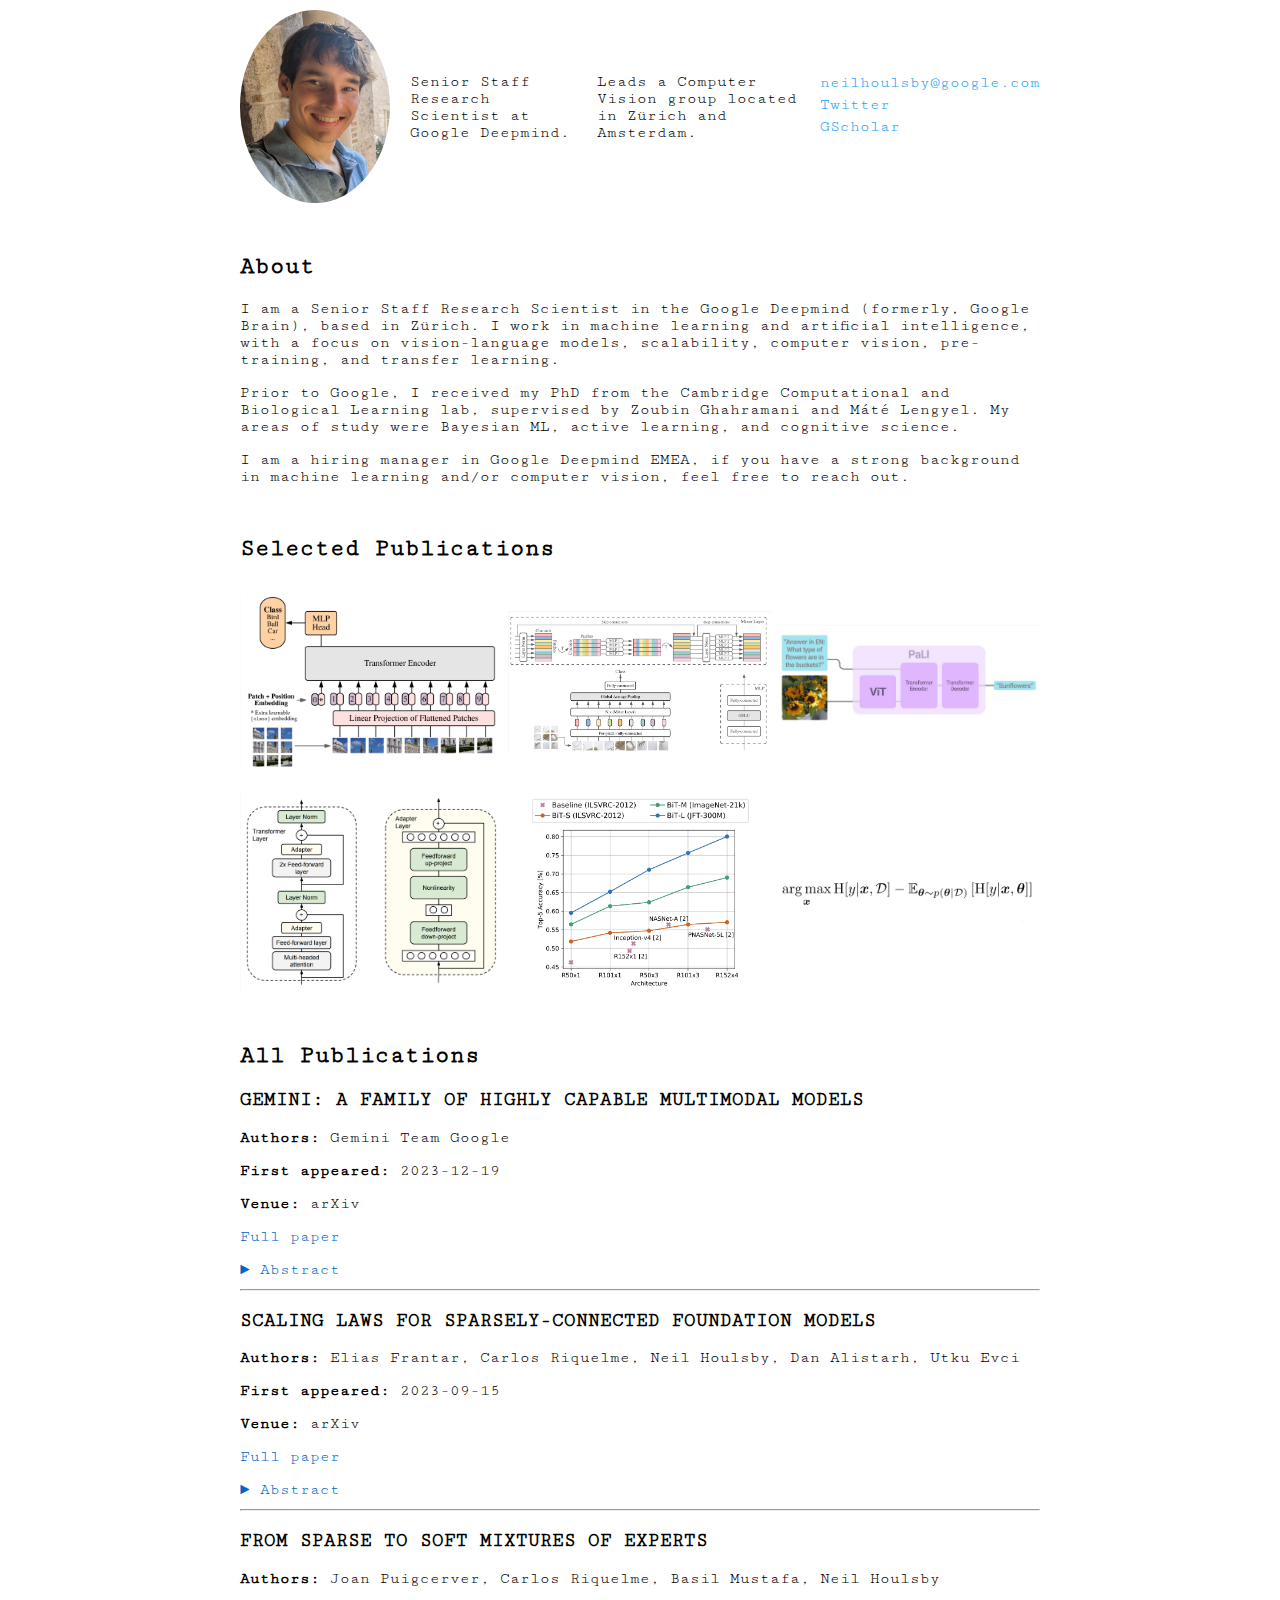
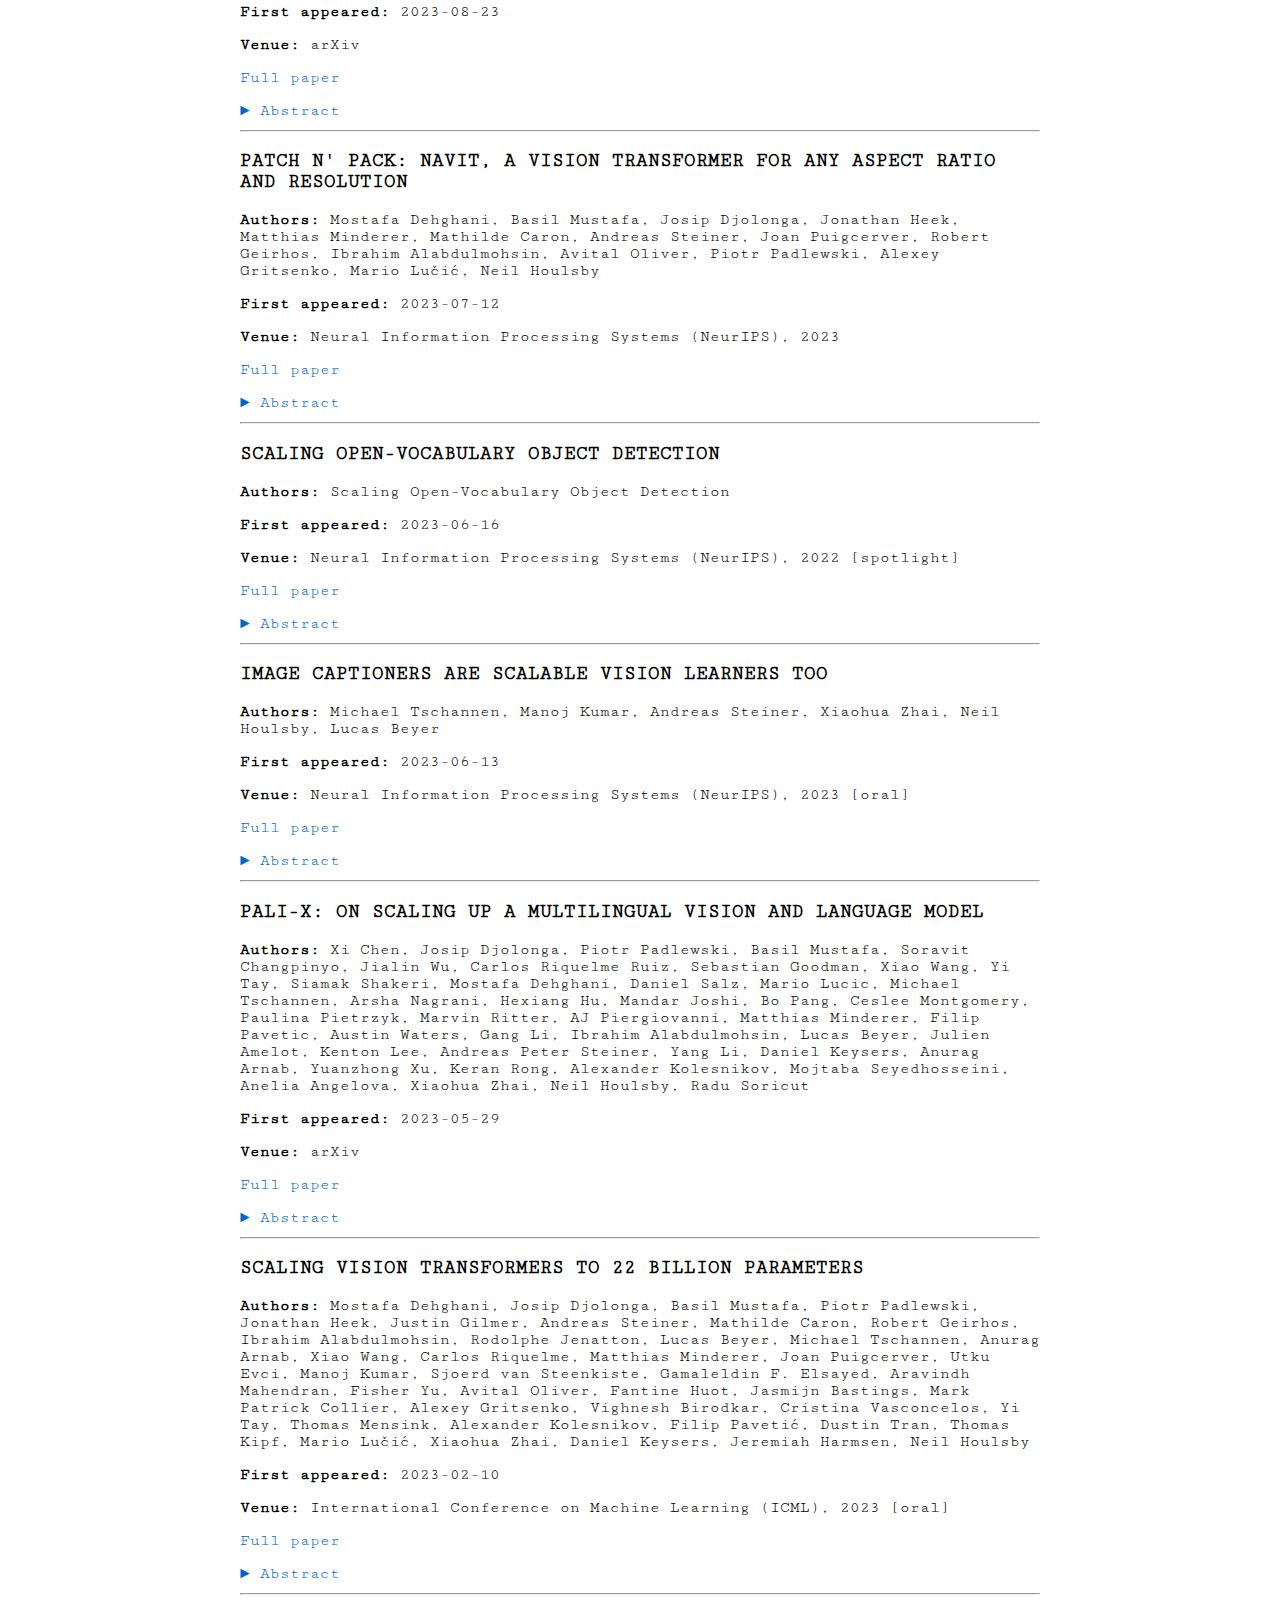
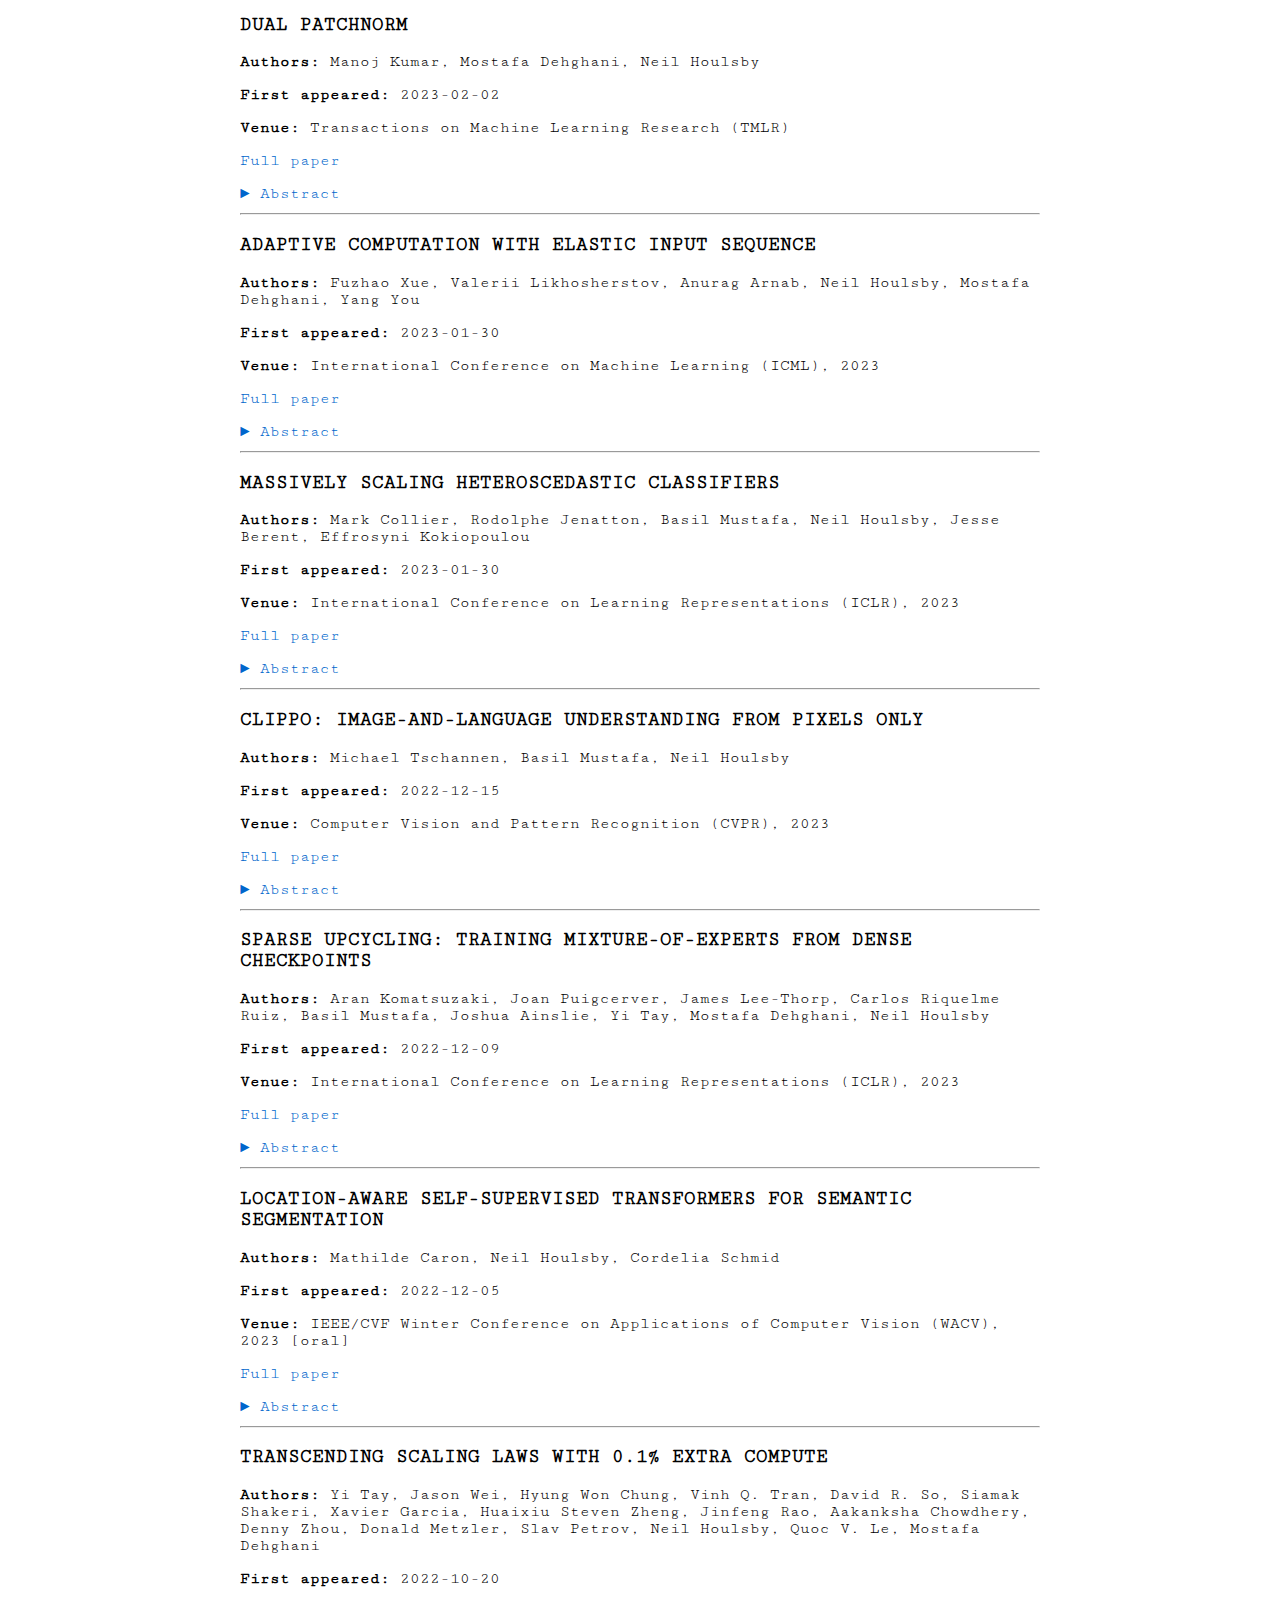
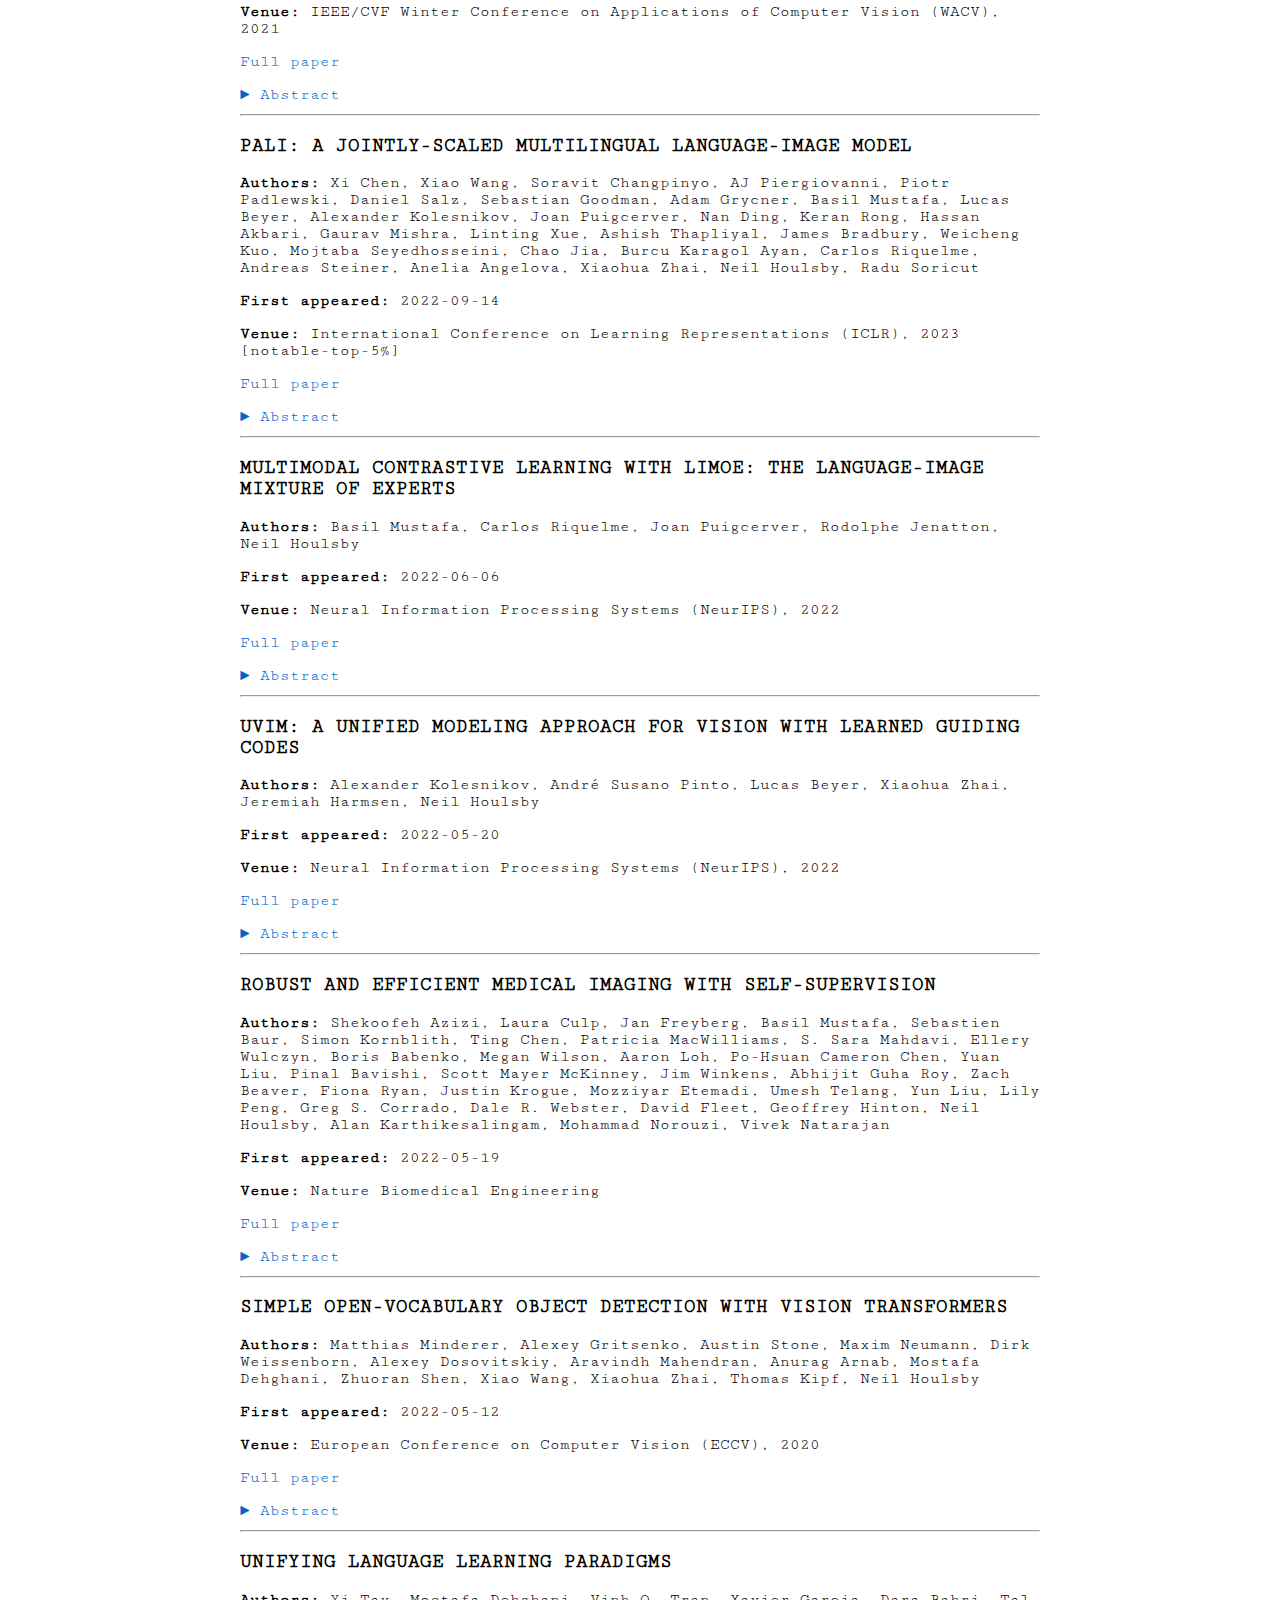
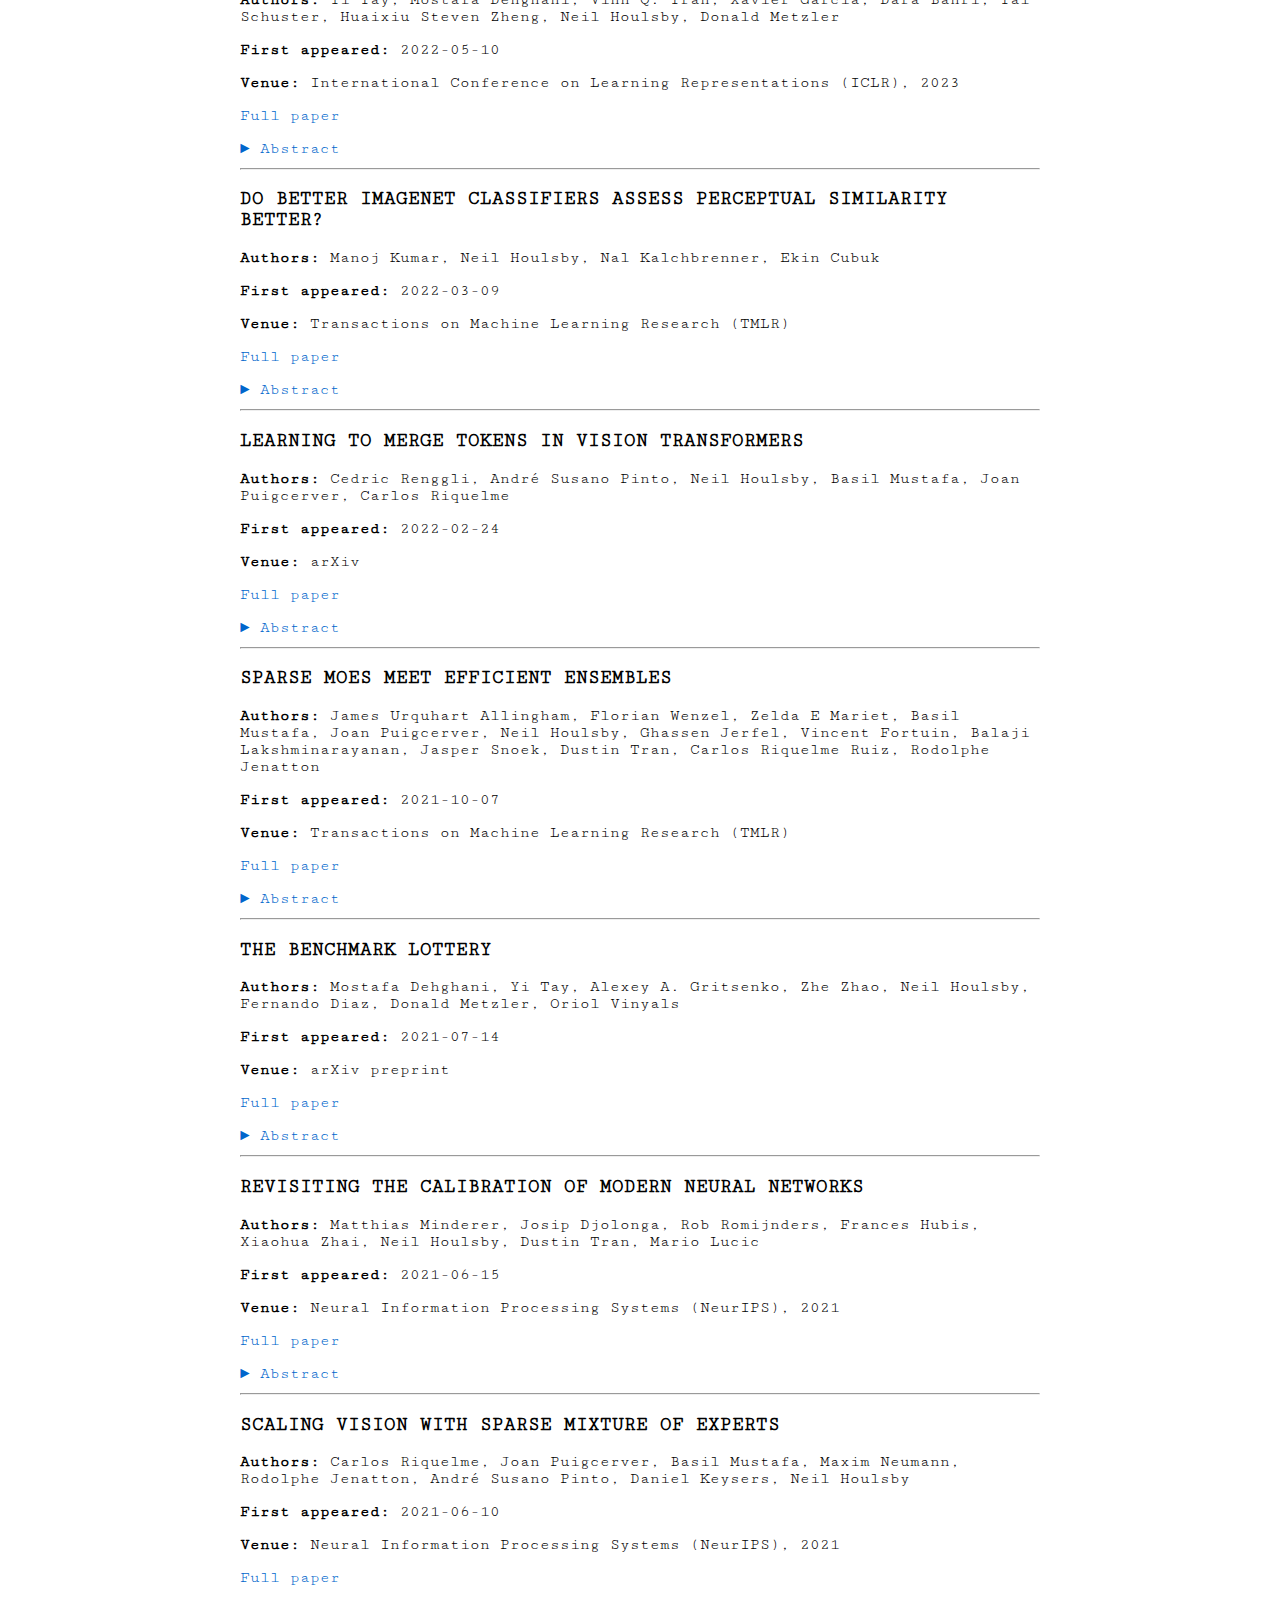
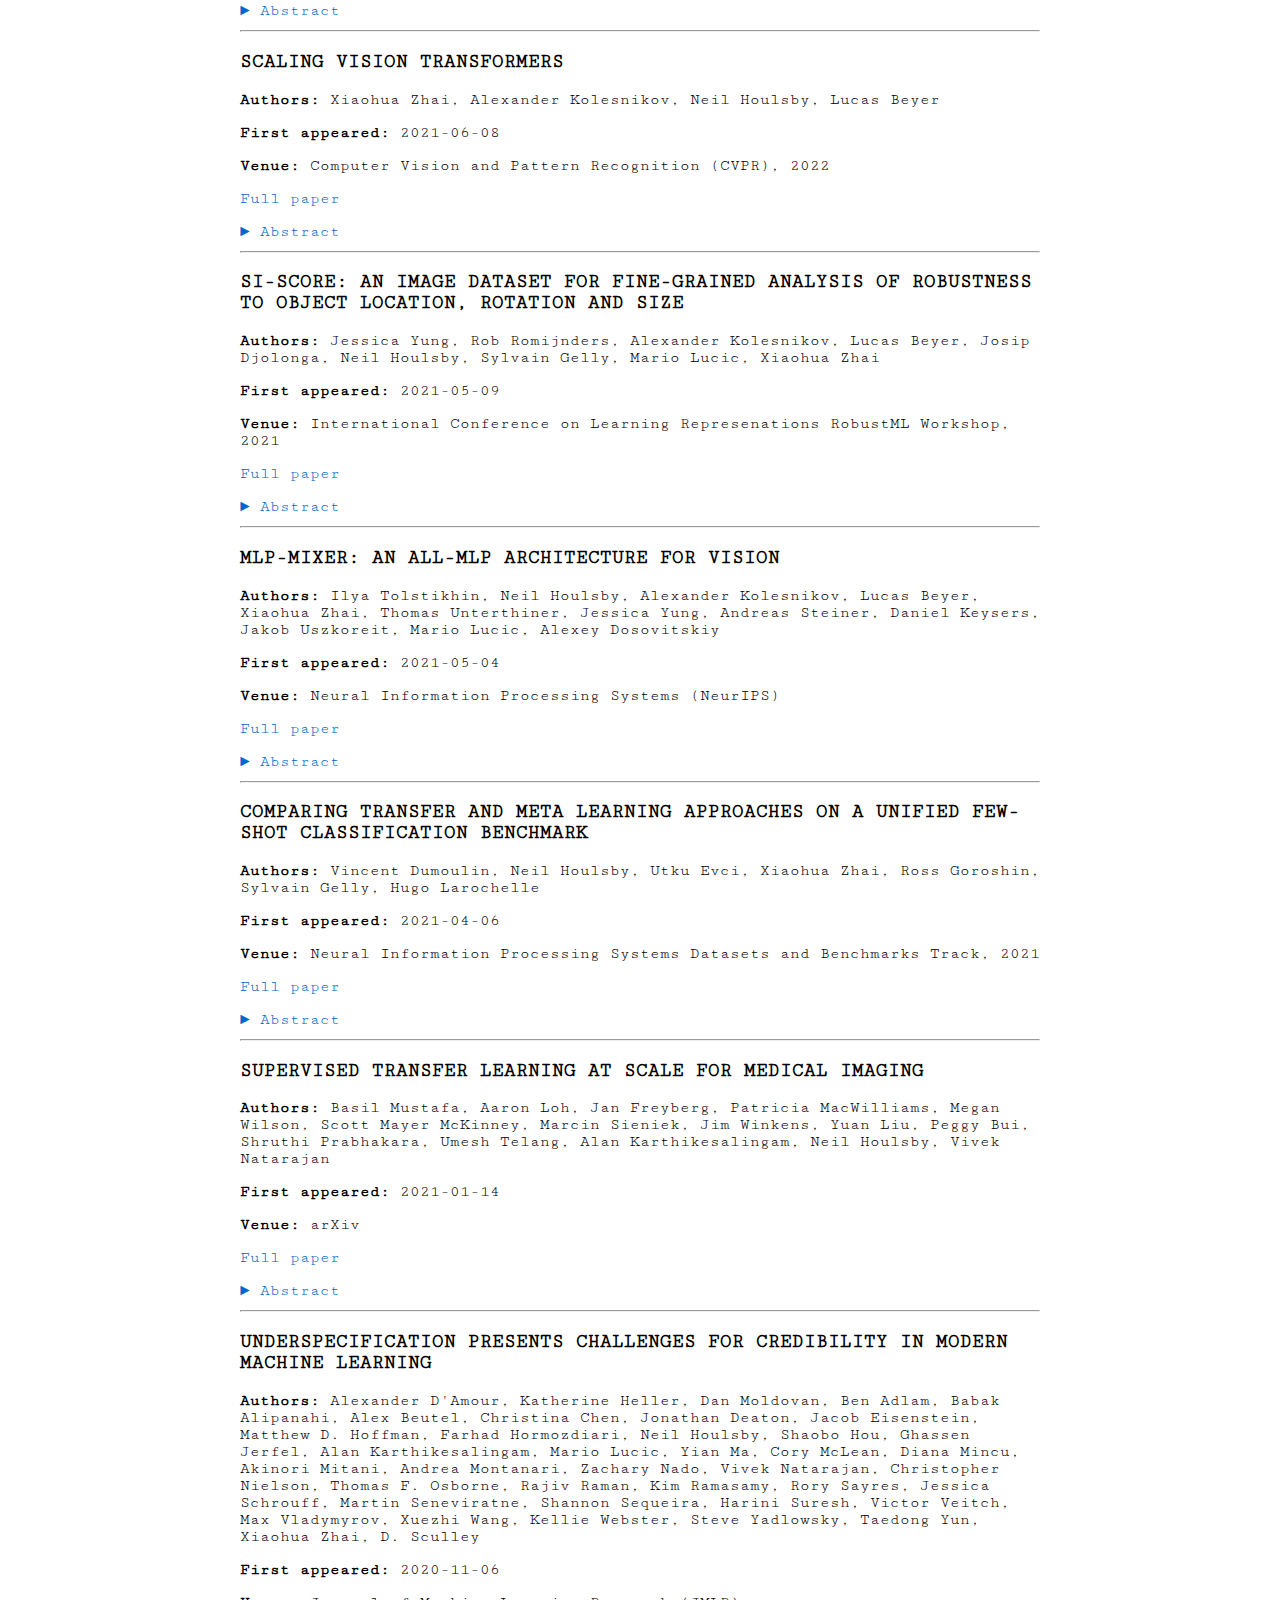
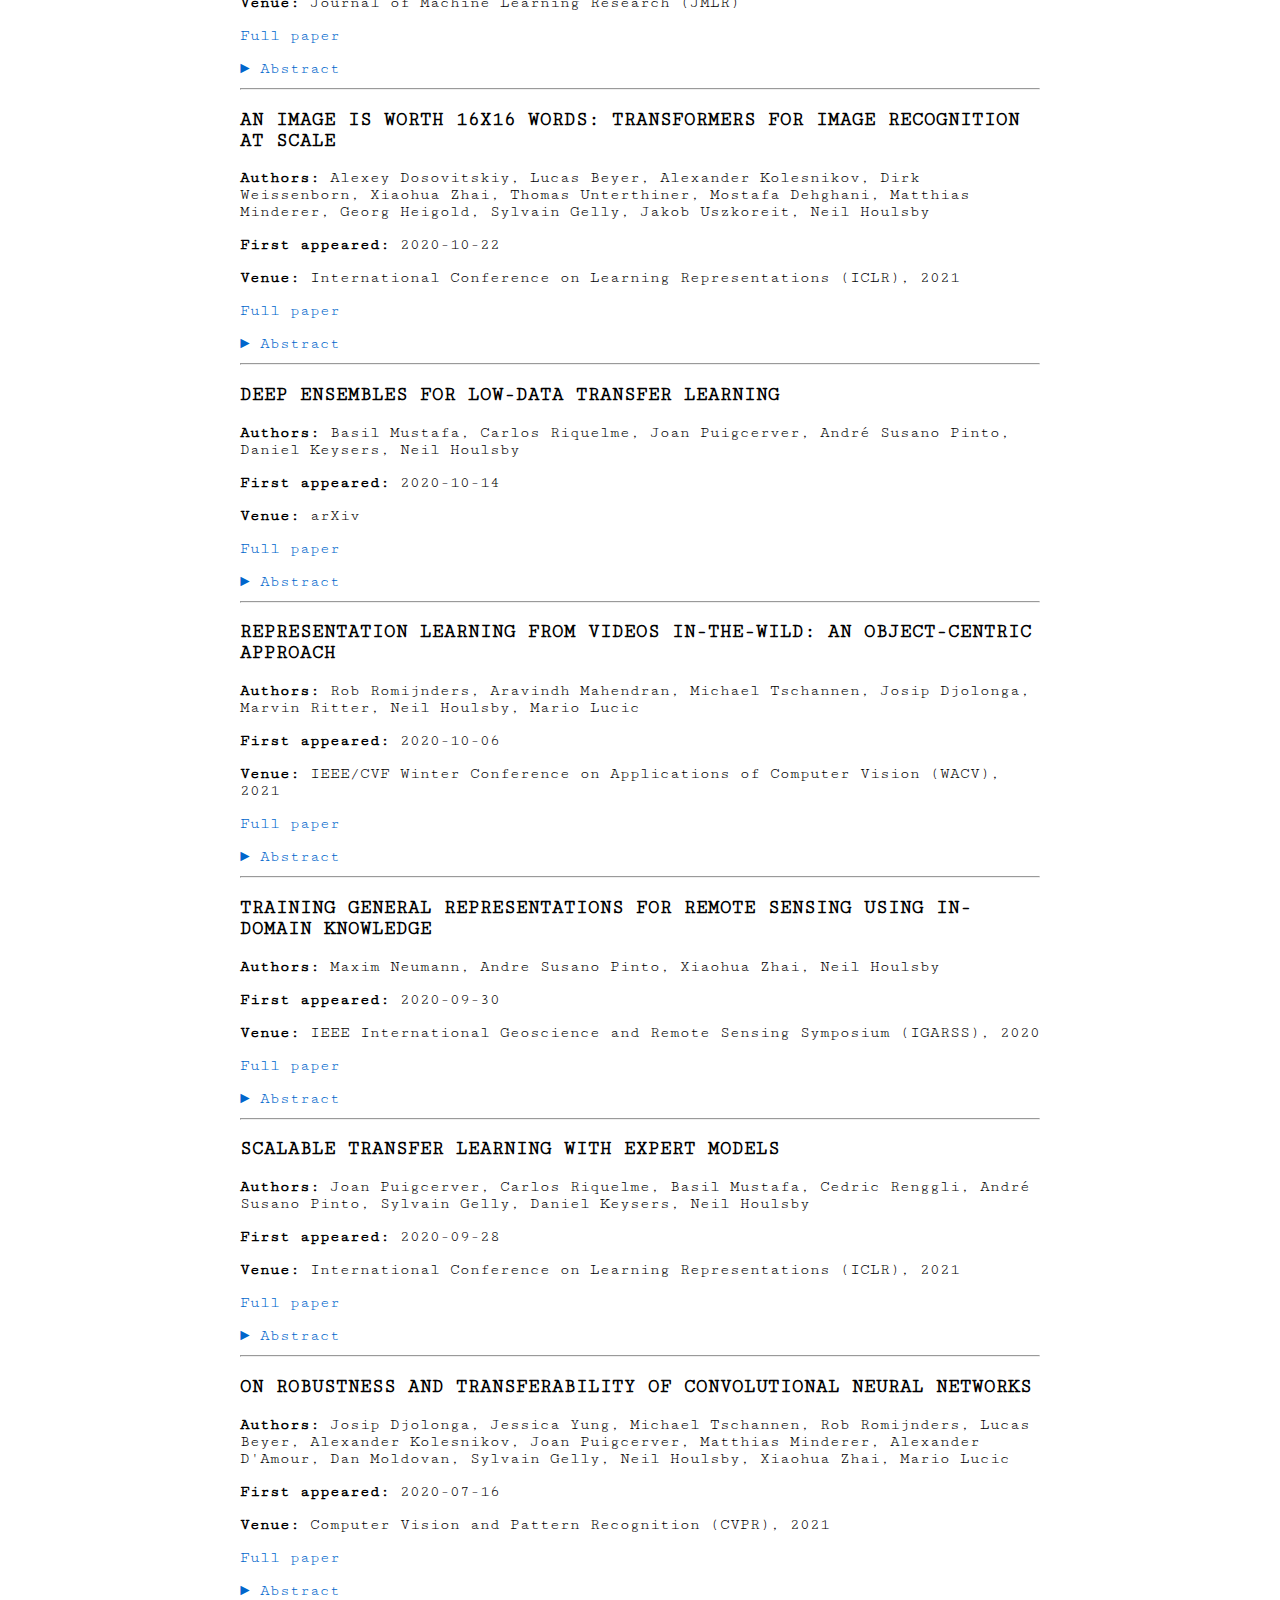
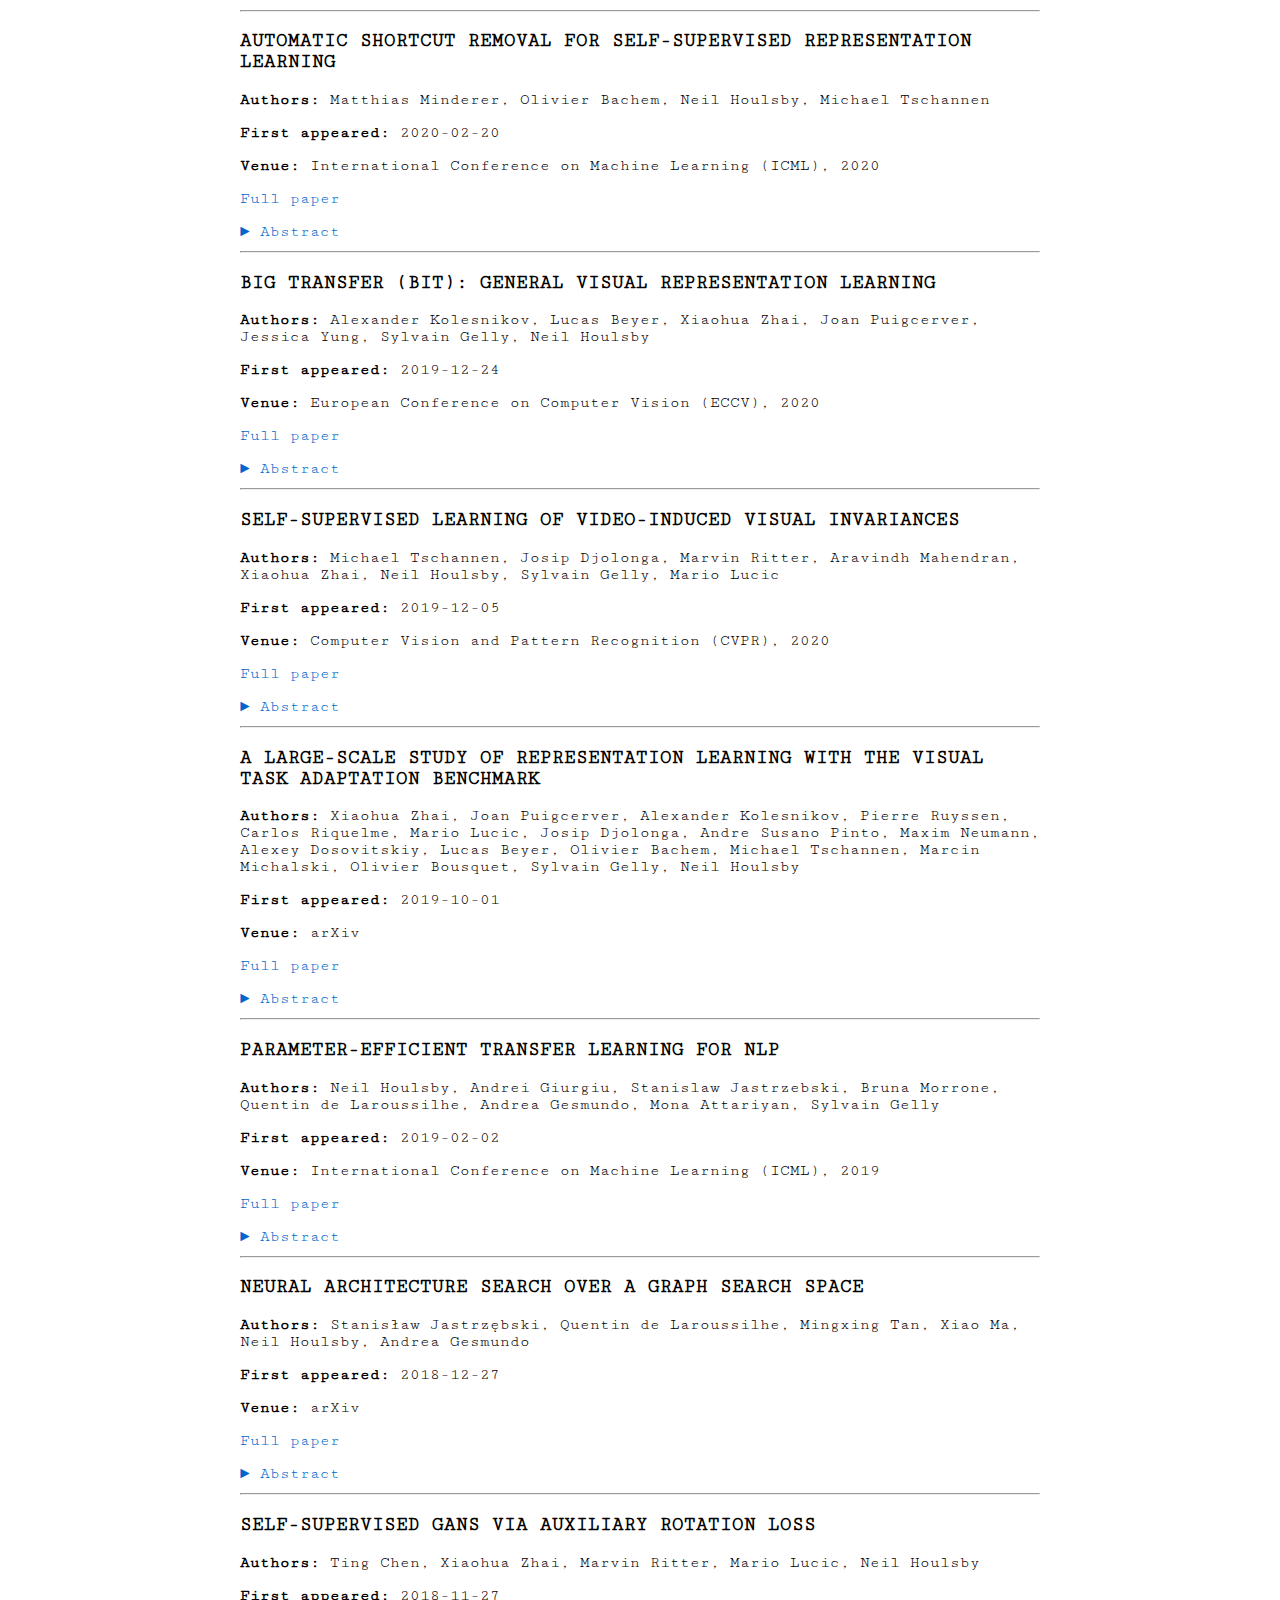
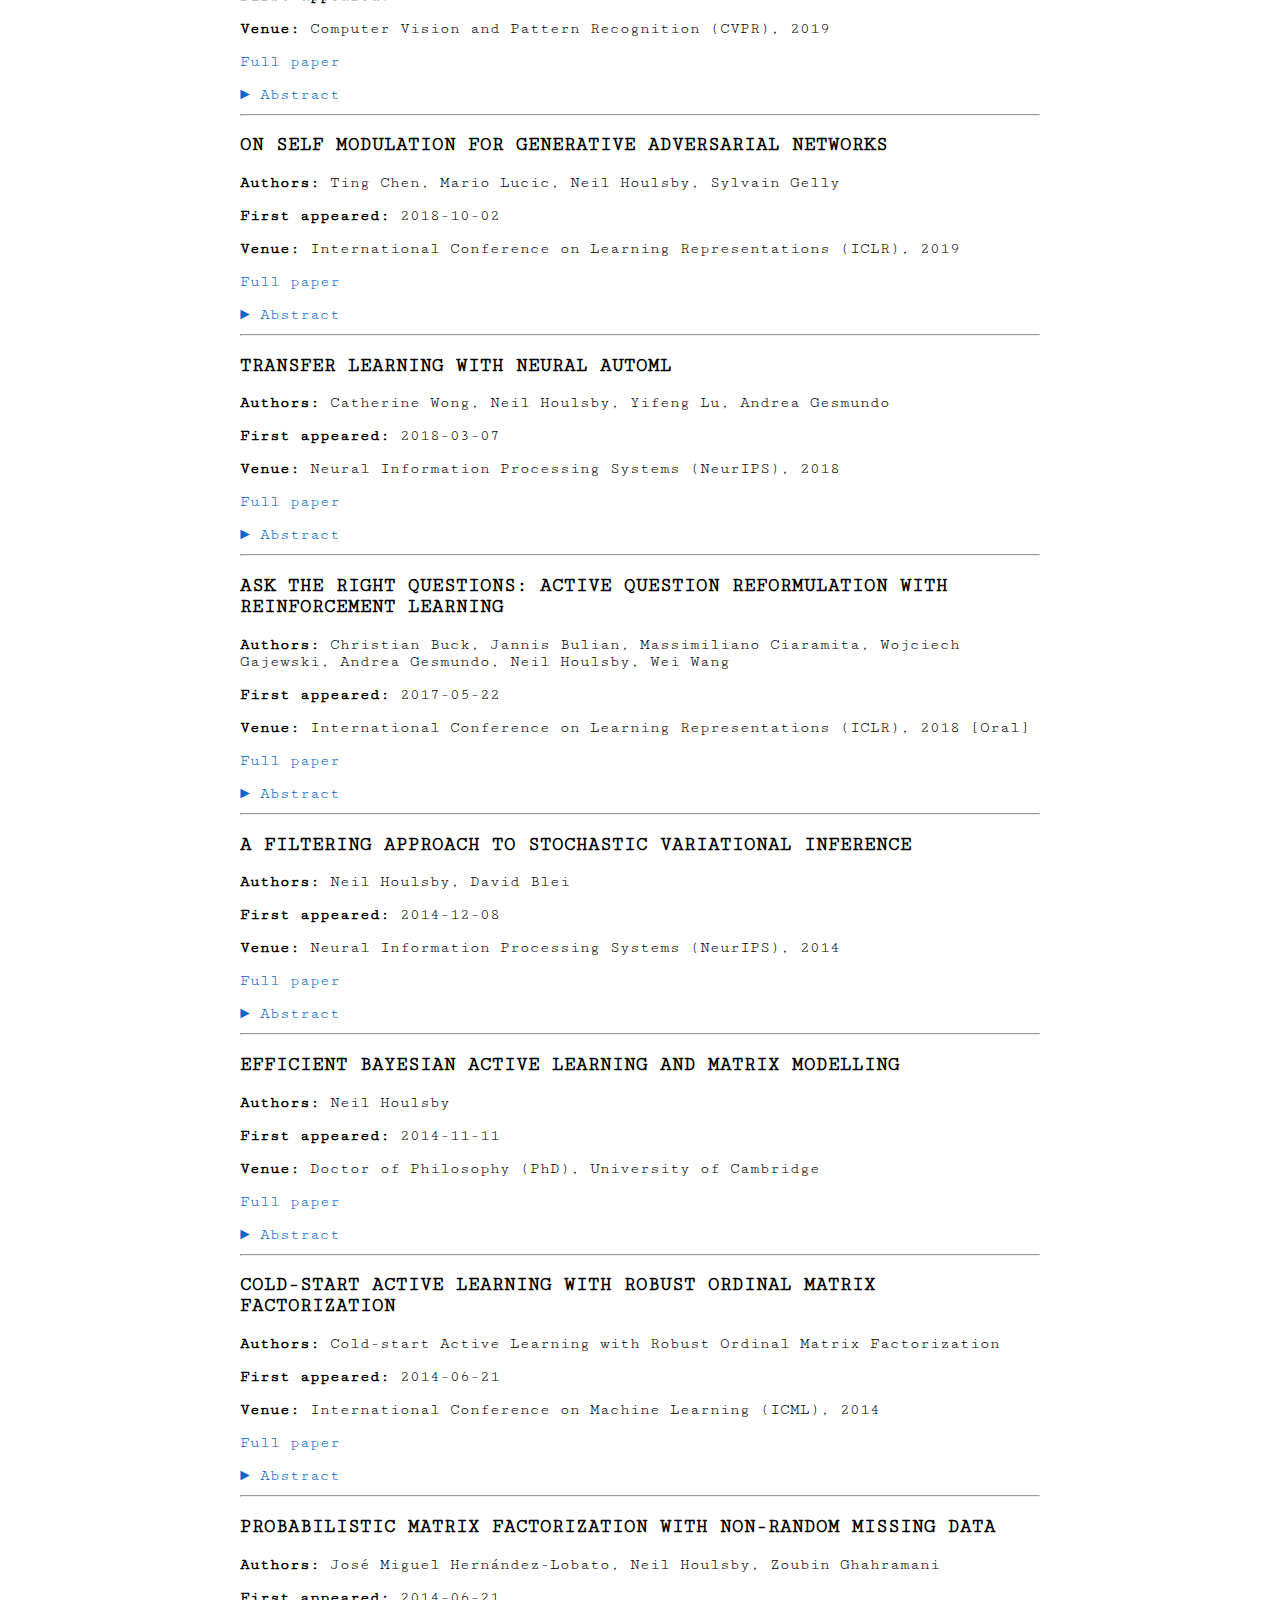
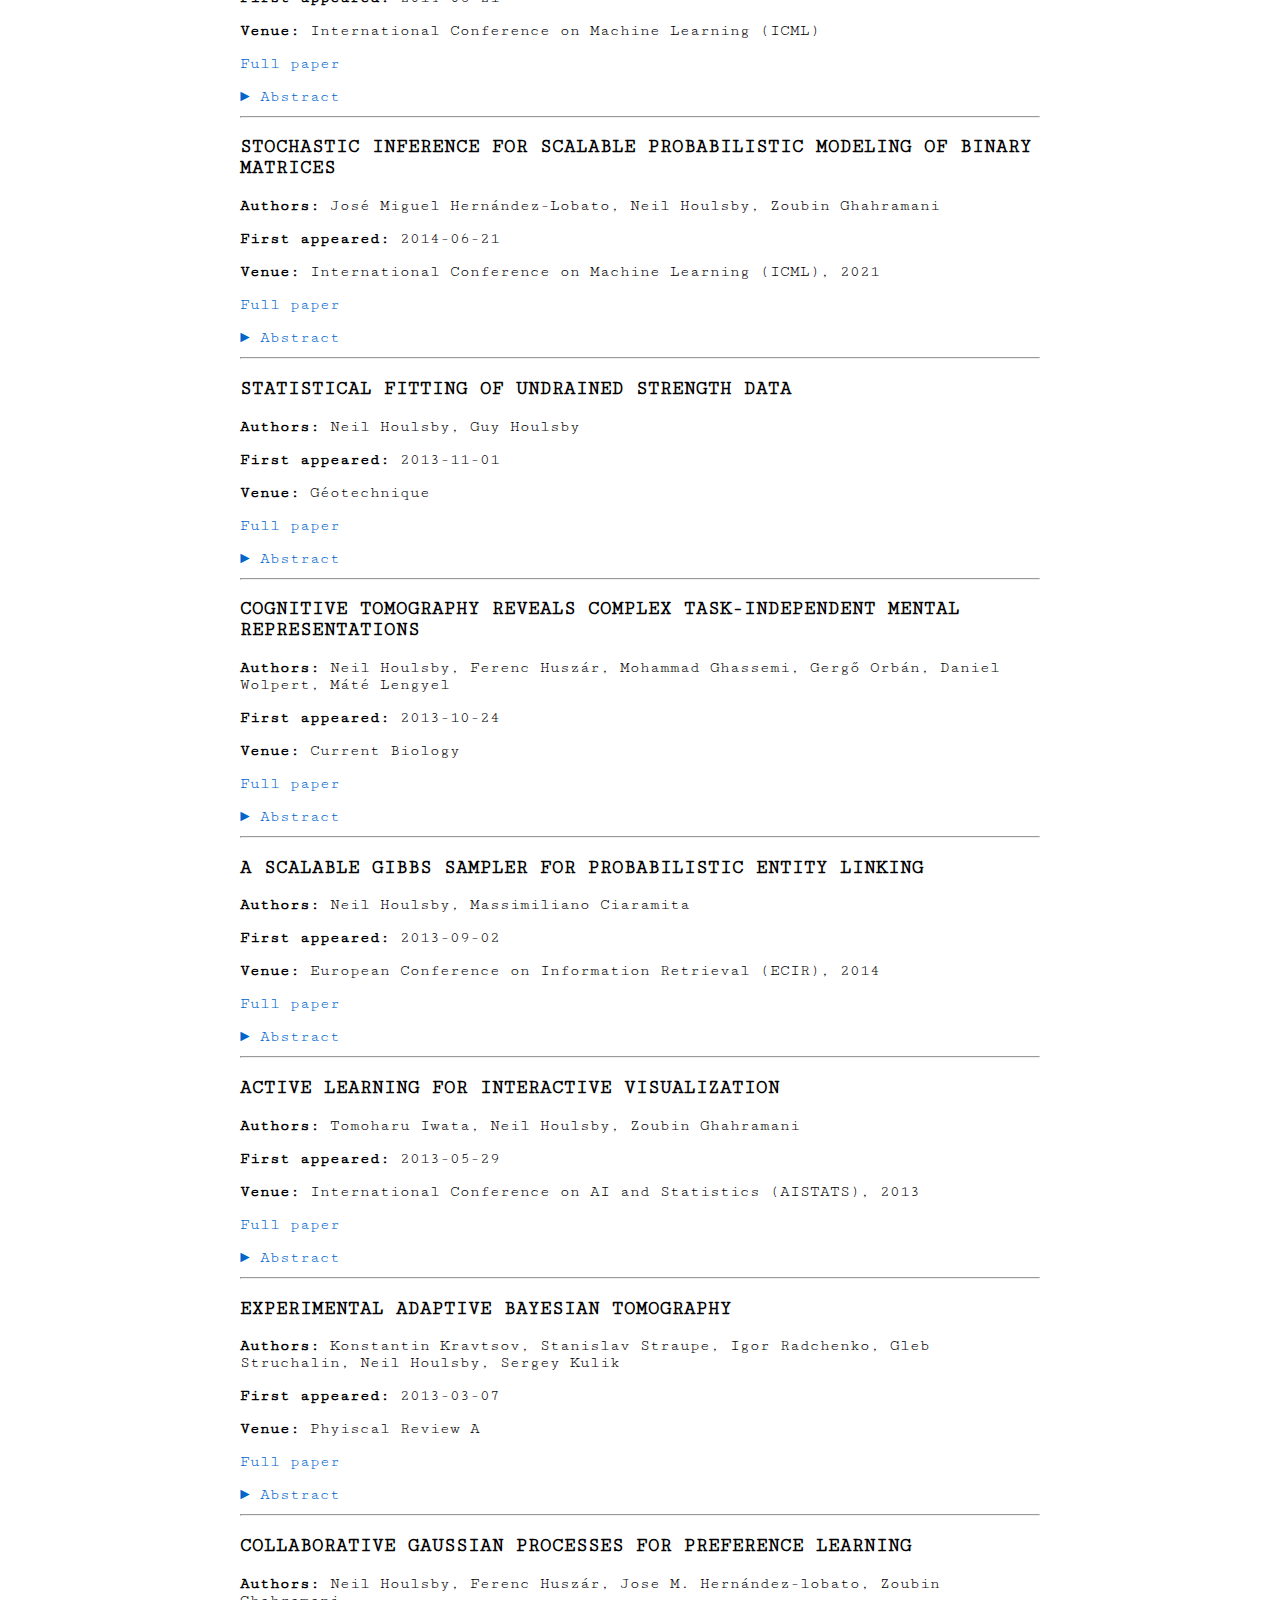
==== commit b1e45089: "Update index.html" ====
--- a/index.html
+++ b/index.html
@@ -16,7 +16,7 @@
 
   <div class="profile-section">
     <img src="profile.jpg" alt="Profile Picture">
-    <p>Senior Staff Research Scientist at Google Deepmind (formerly Google Brain).</p>
+    <p>Senior Staff Research Scientist at Google Deepmind.</p>
 <p>Leads a Computer Vision group located in Zürich and Amsterdam.</p>
     <div class="contact-social-links">
       <a href="mailto:neilhoulsby@google.com">neilhoulsby@google.com</a>
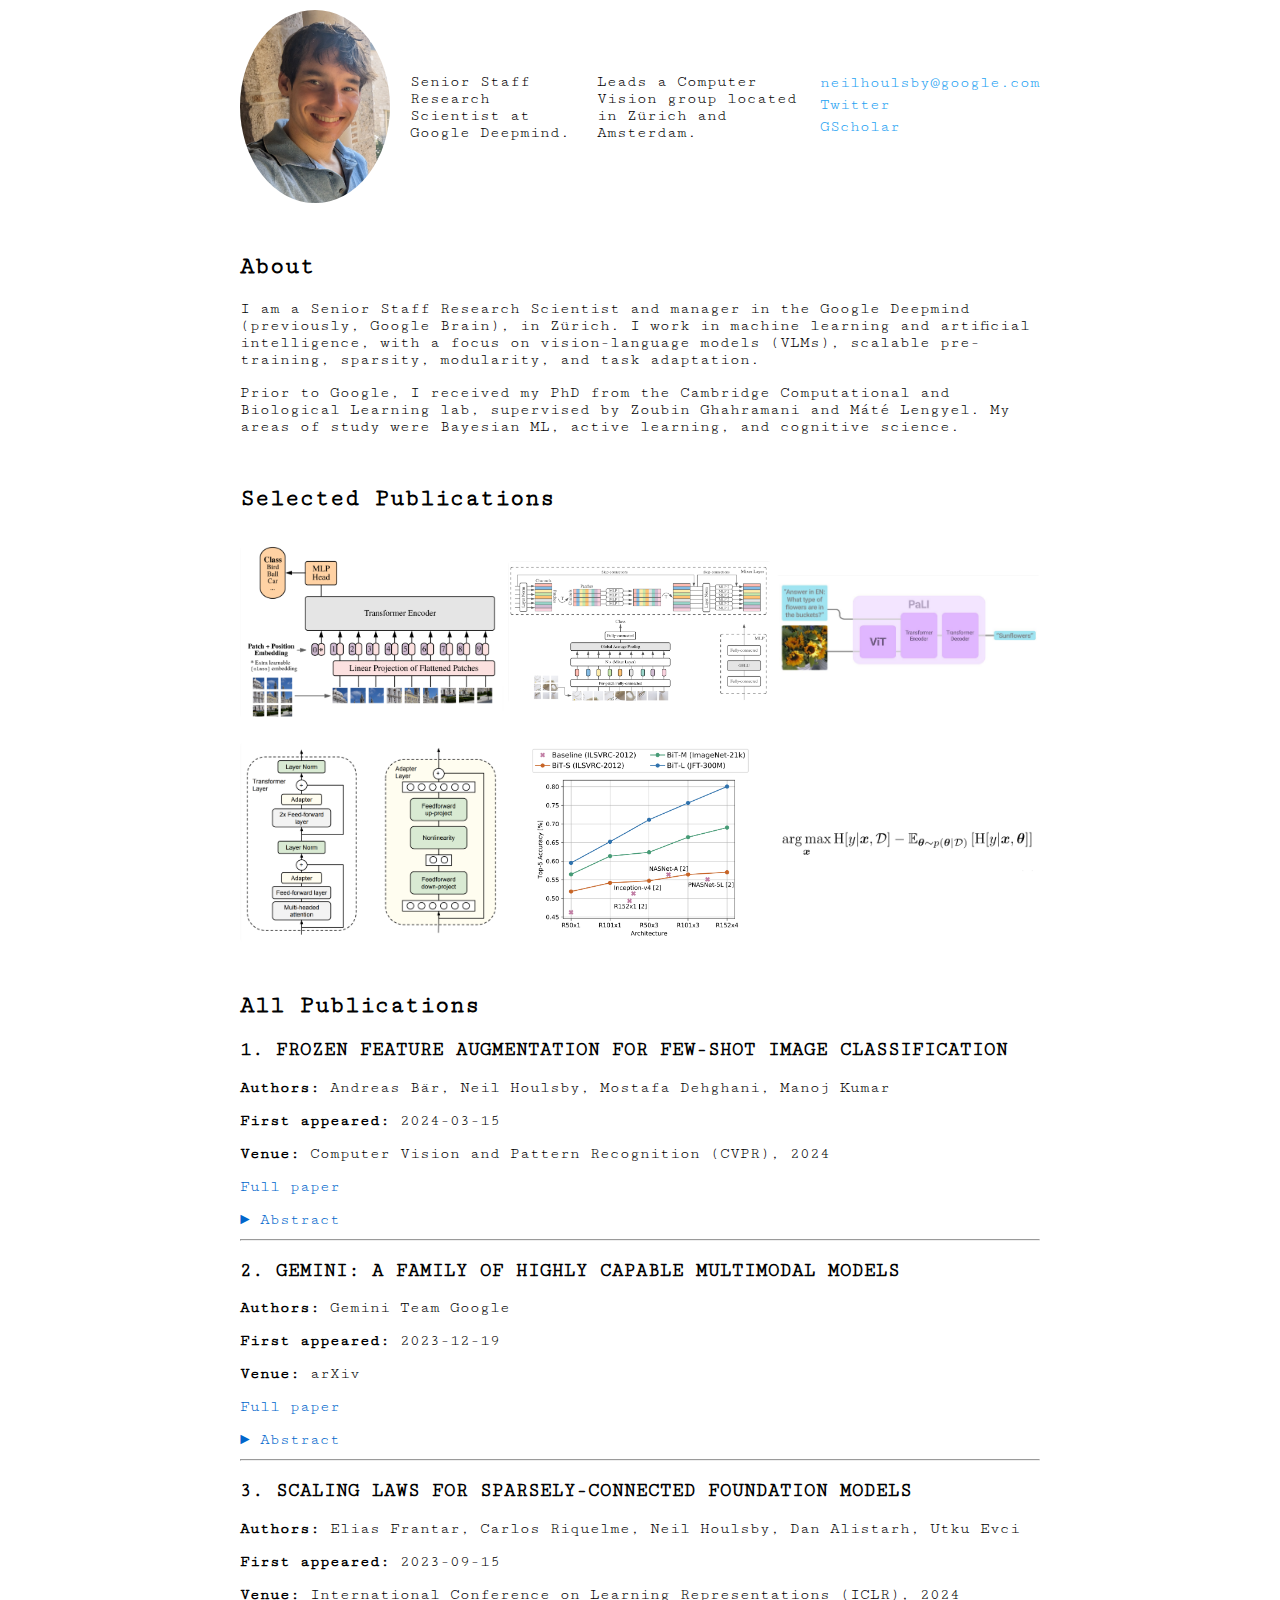
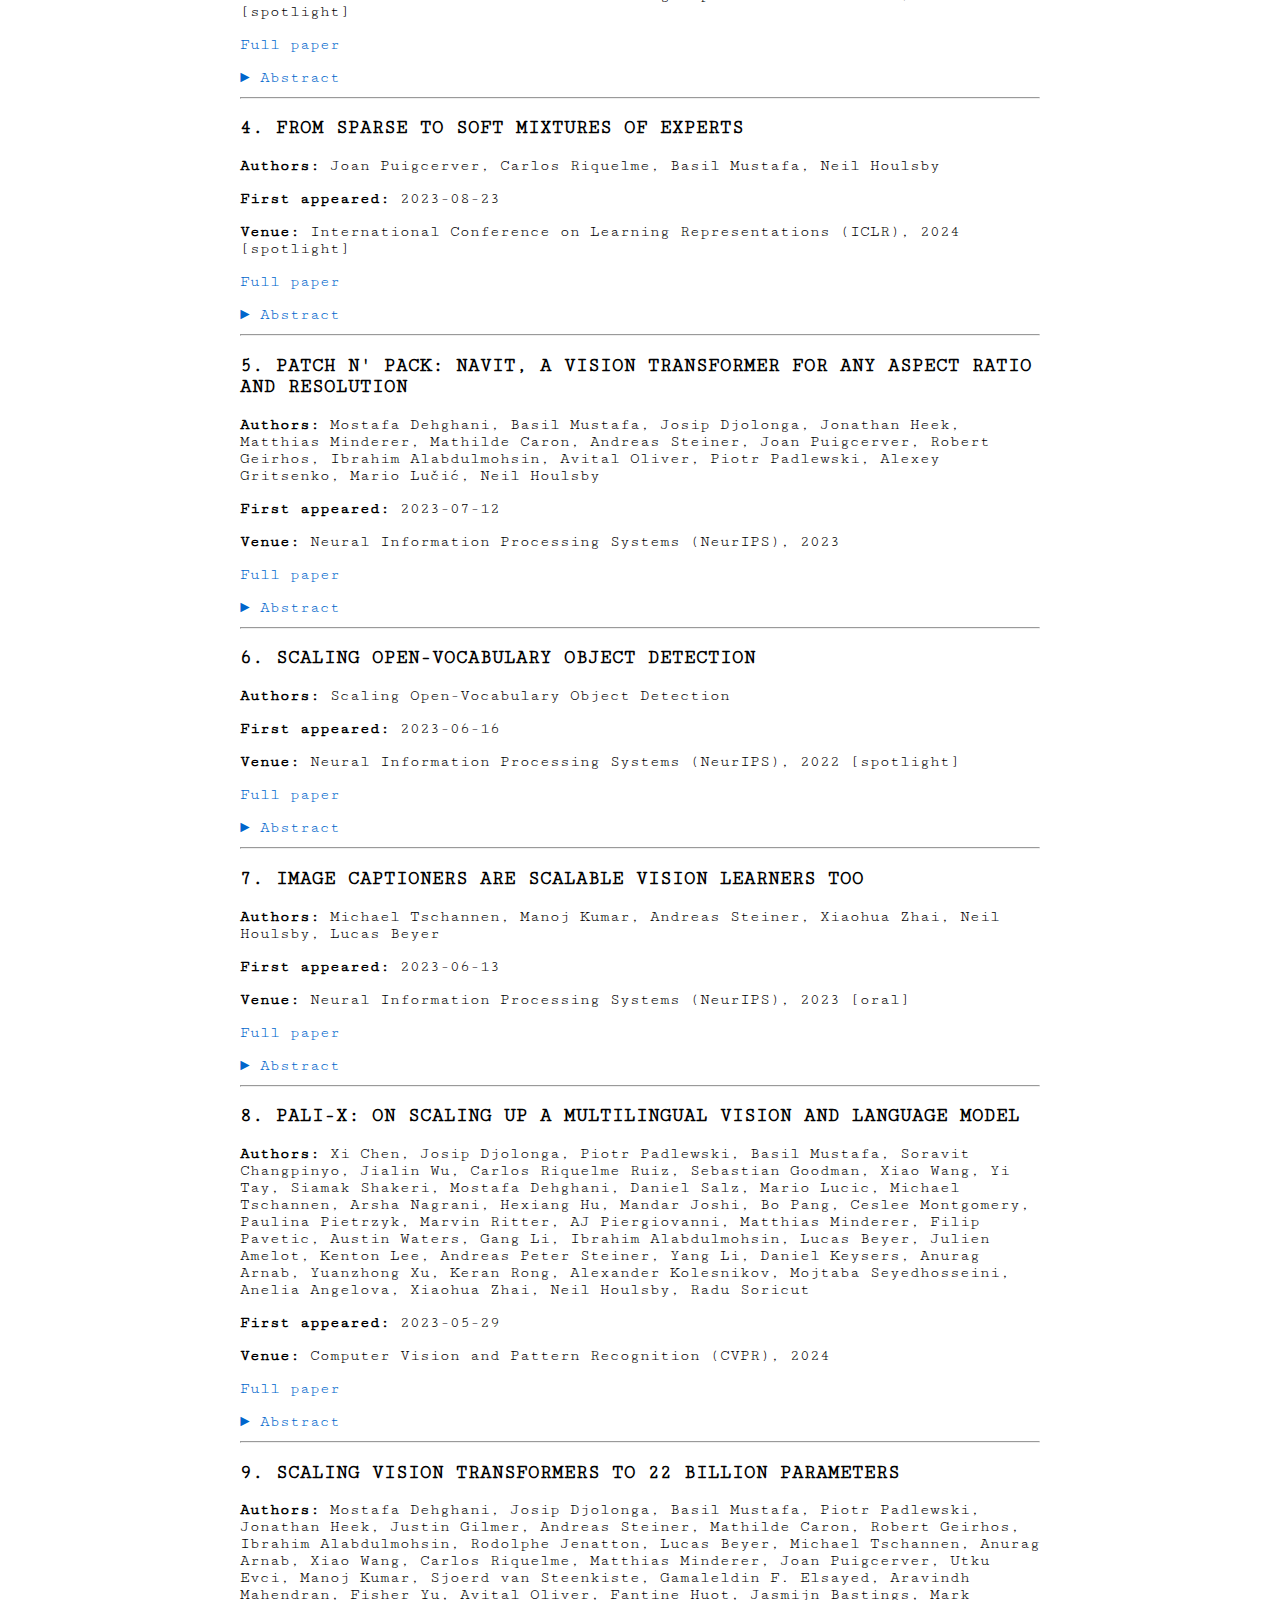
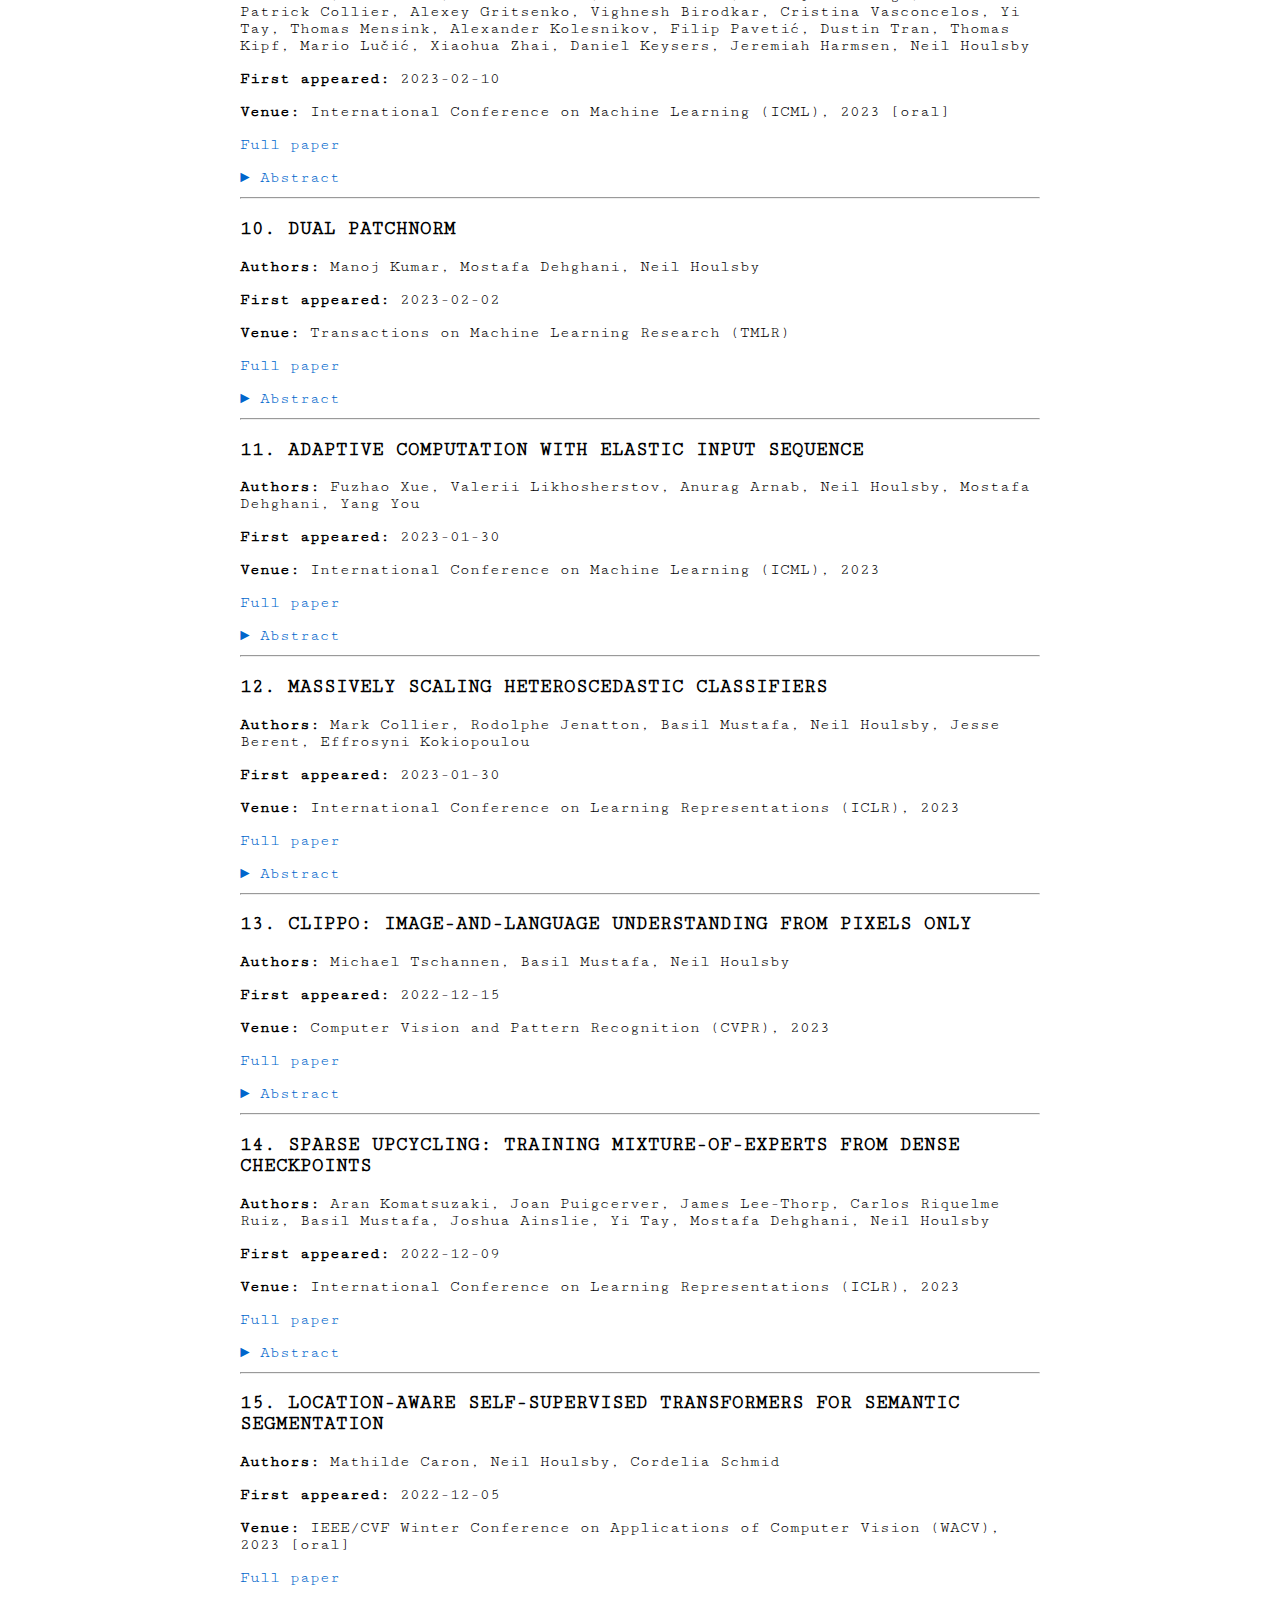
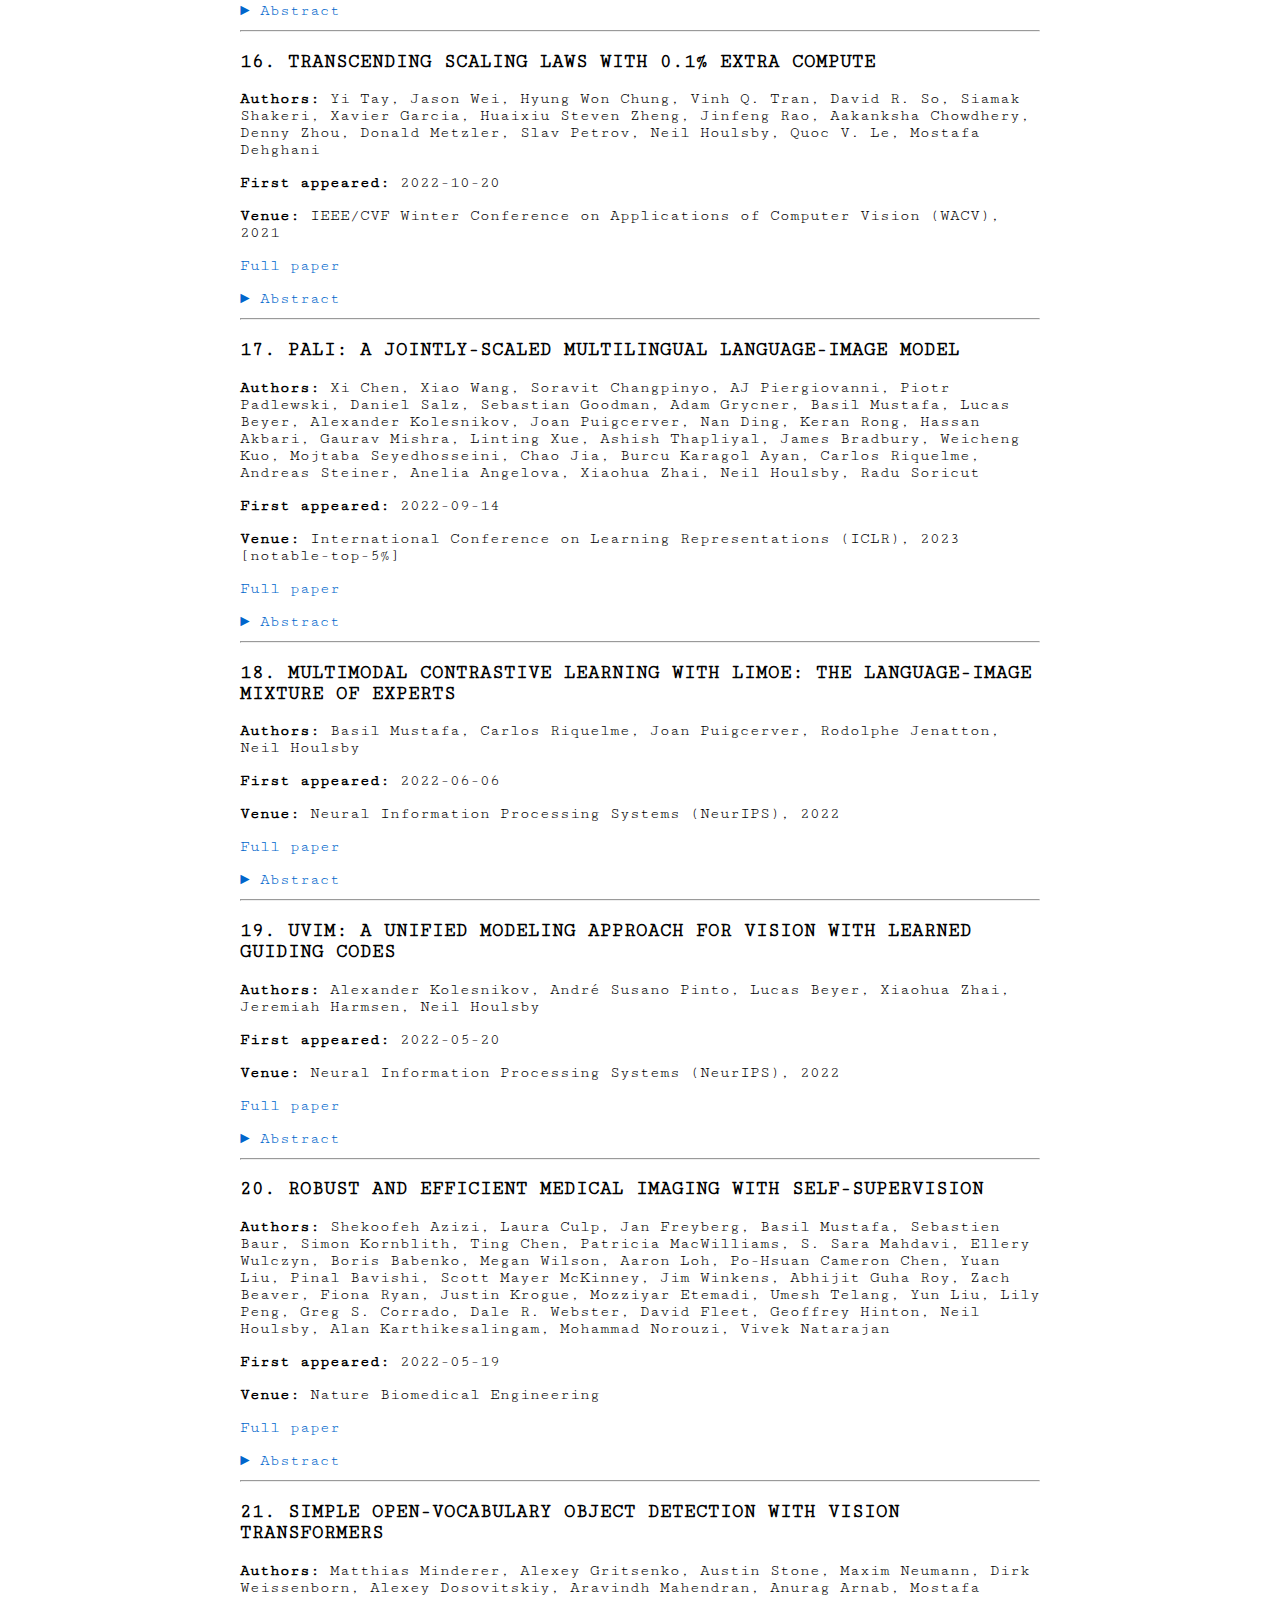
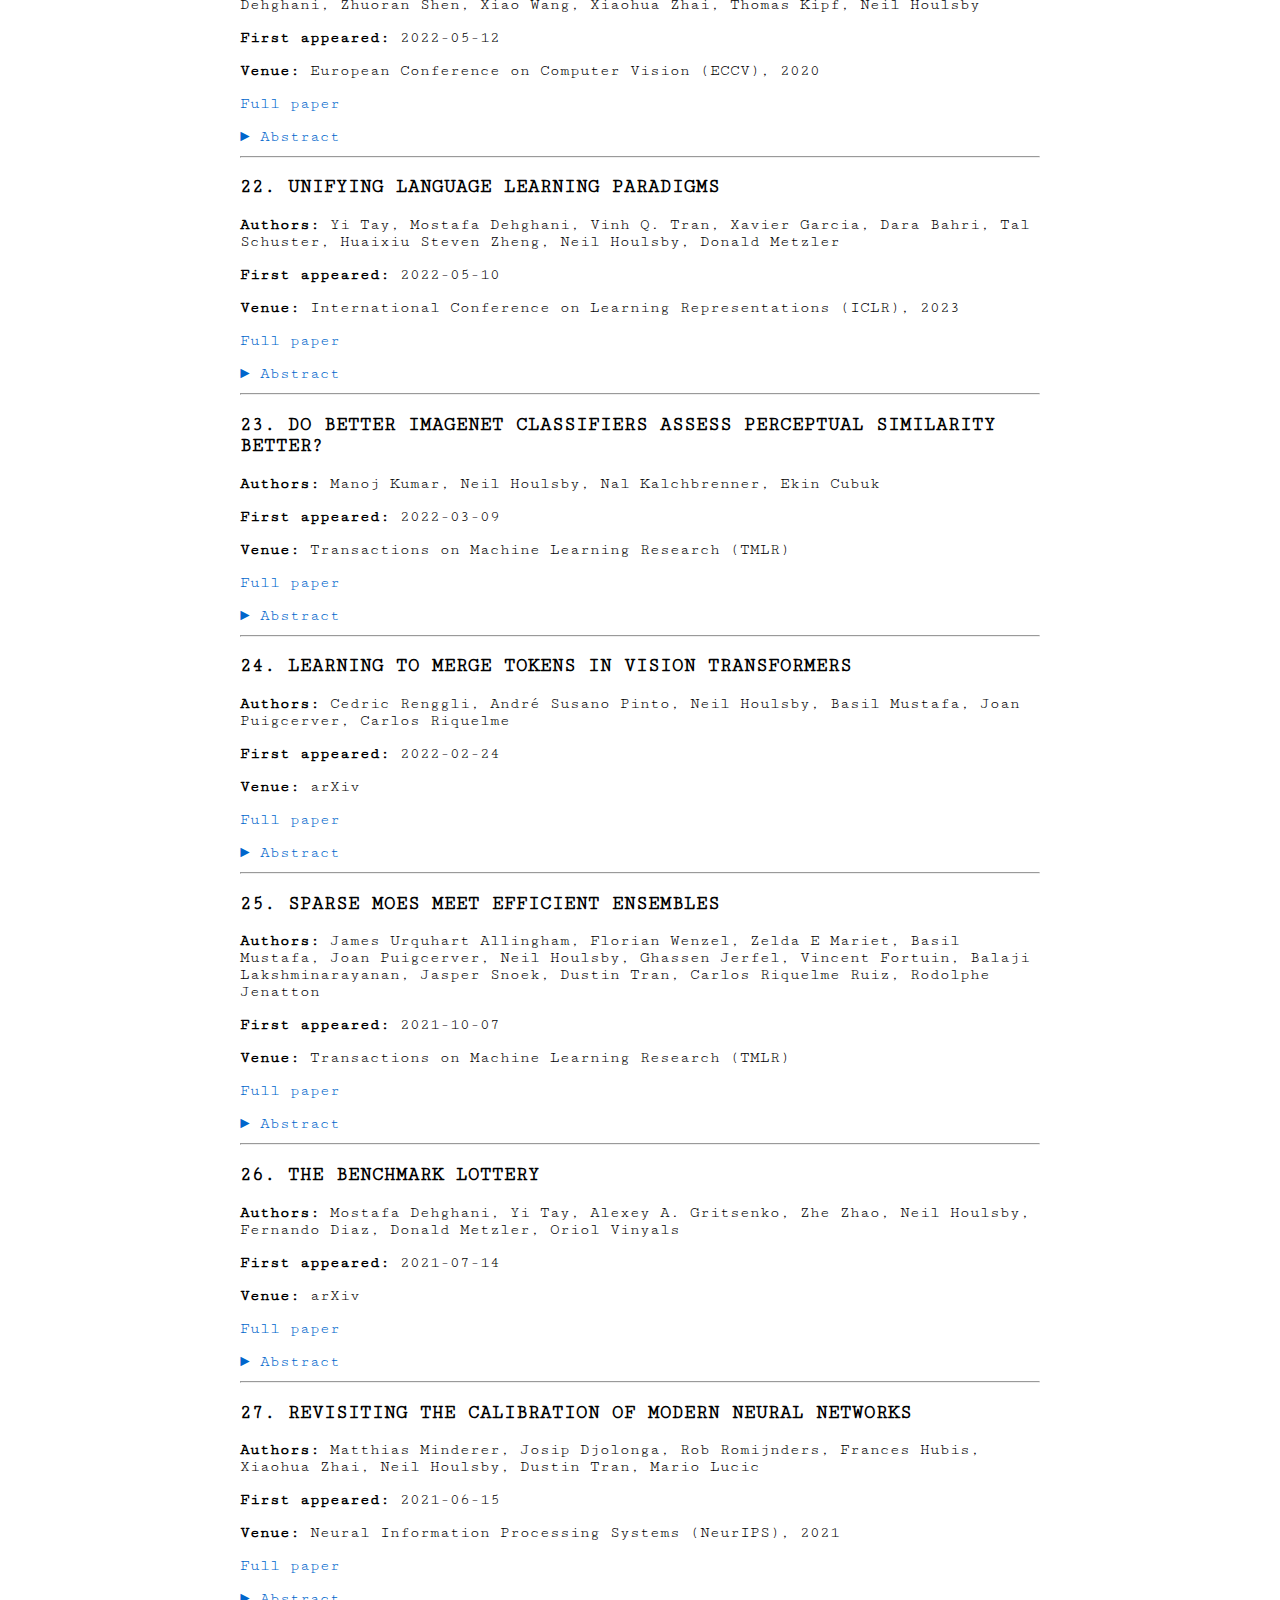
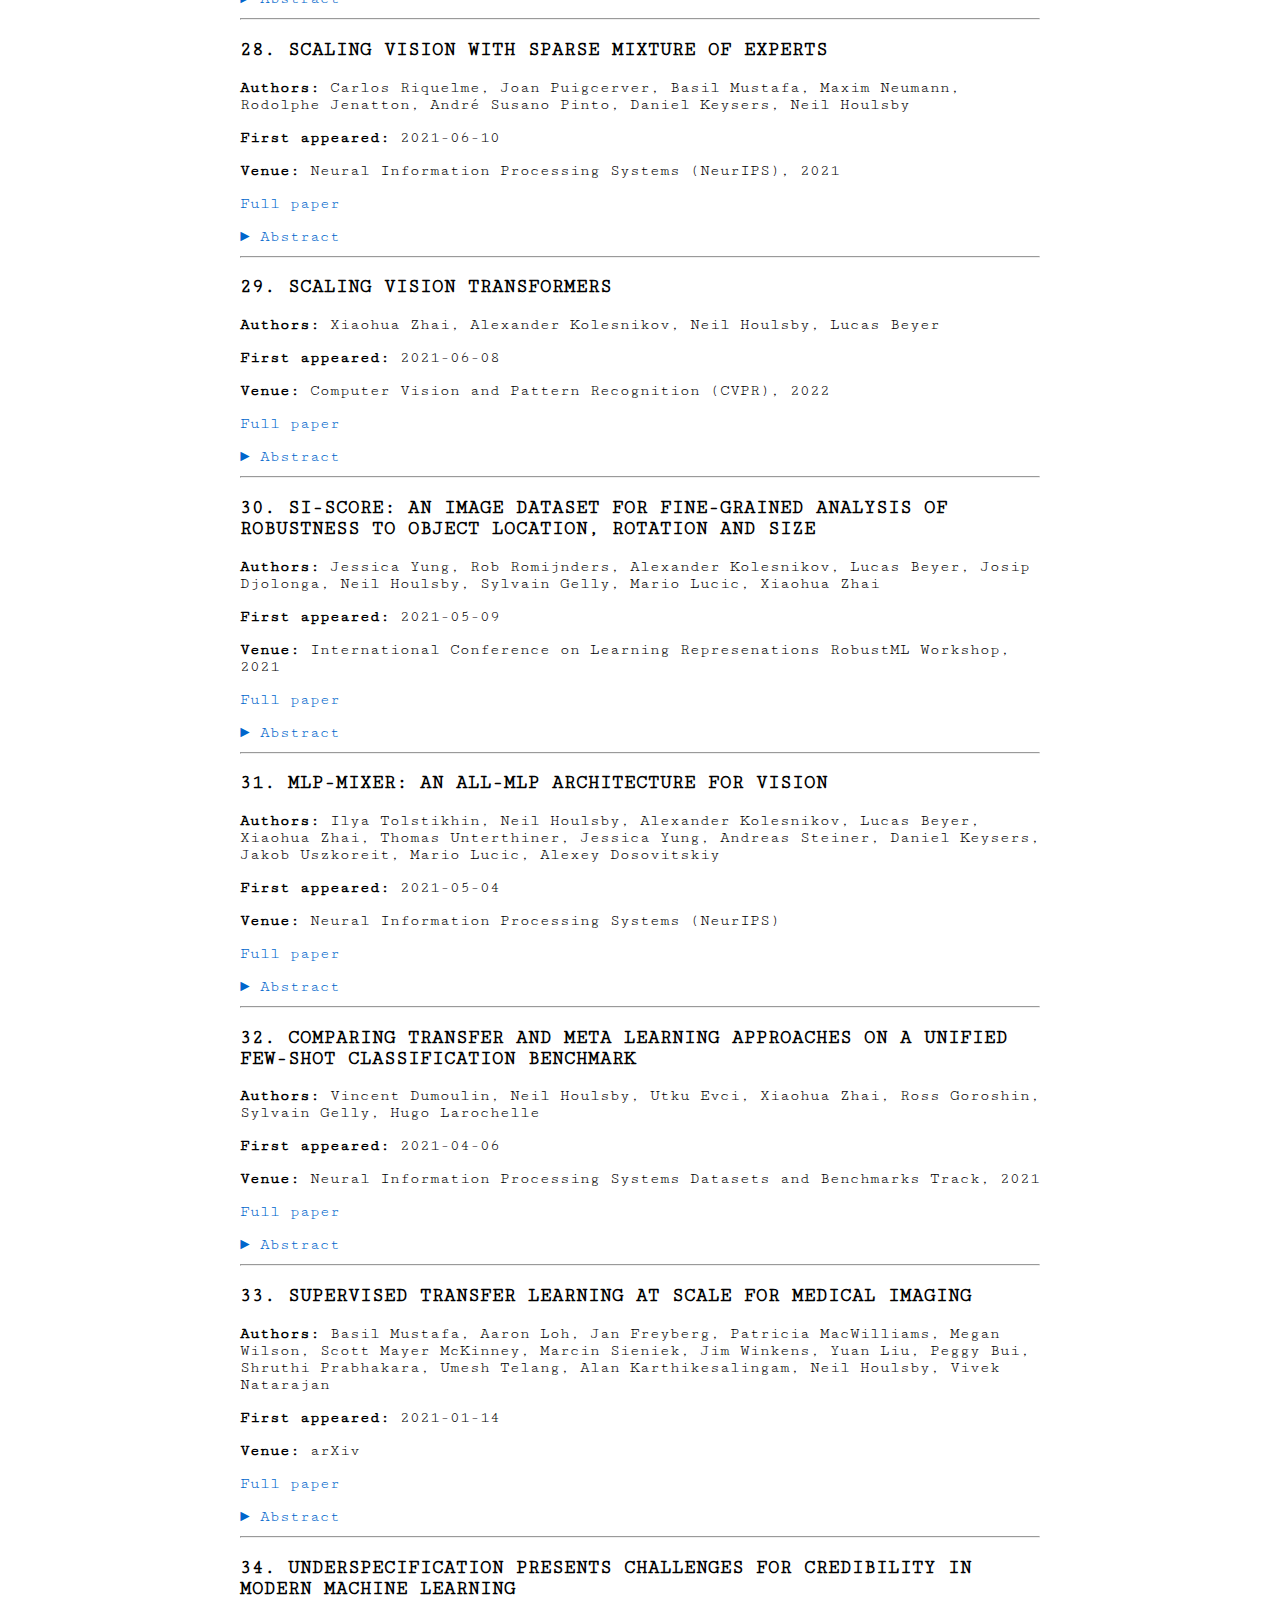
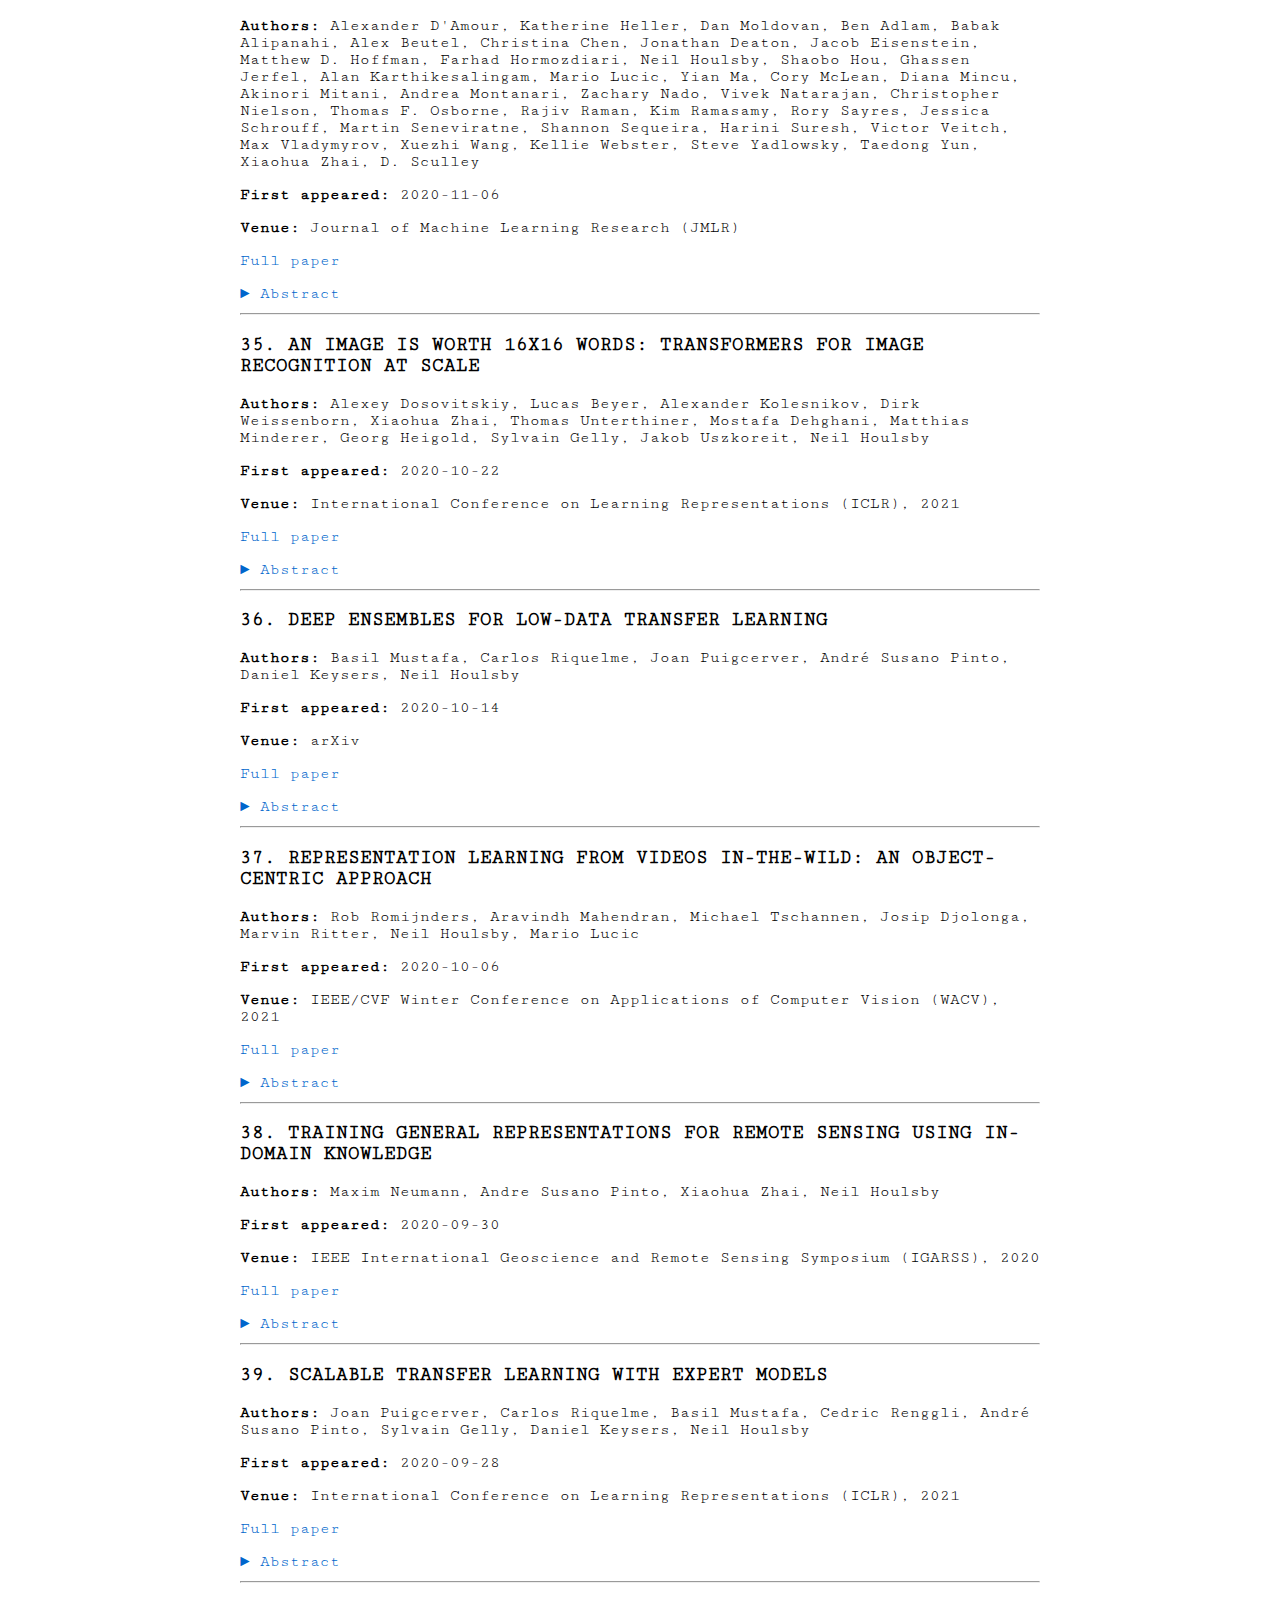
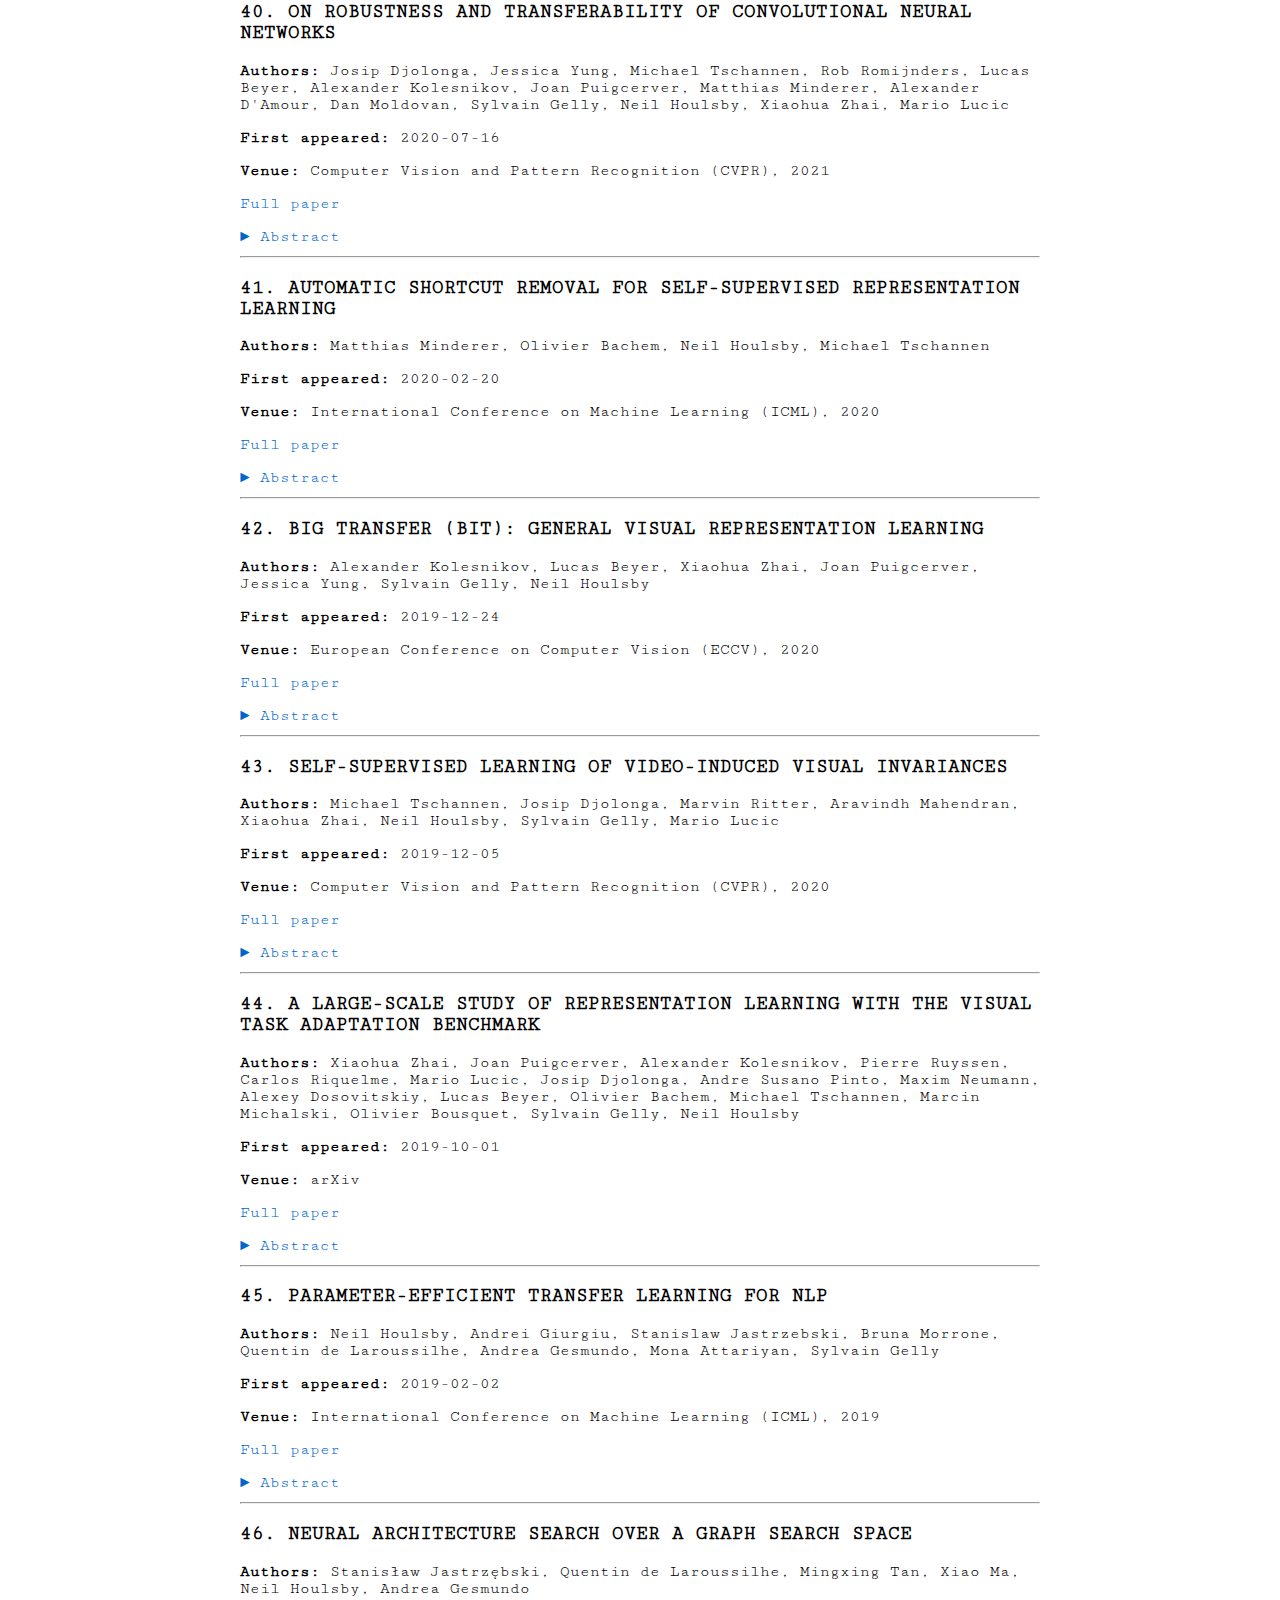
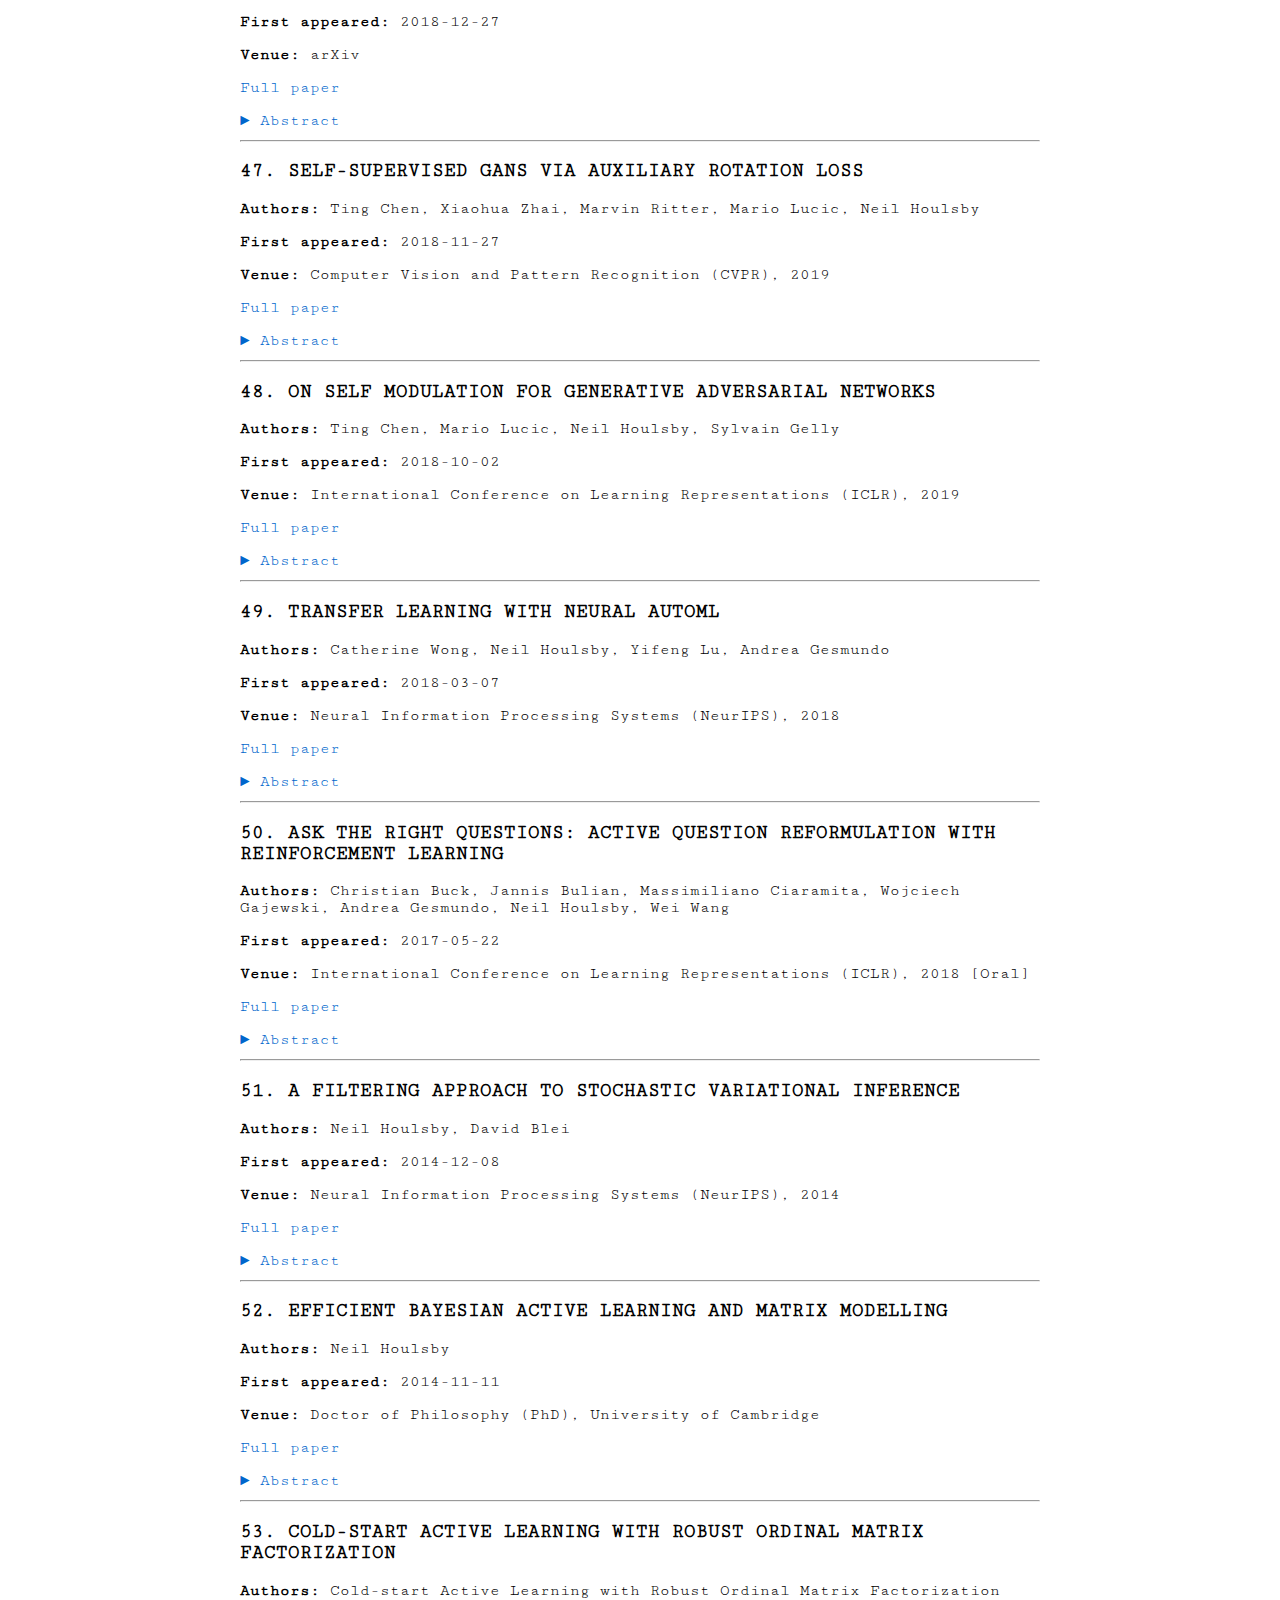
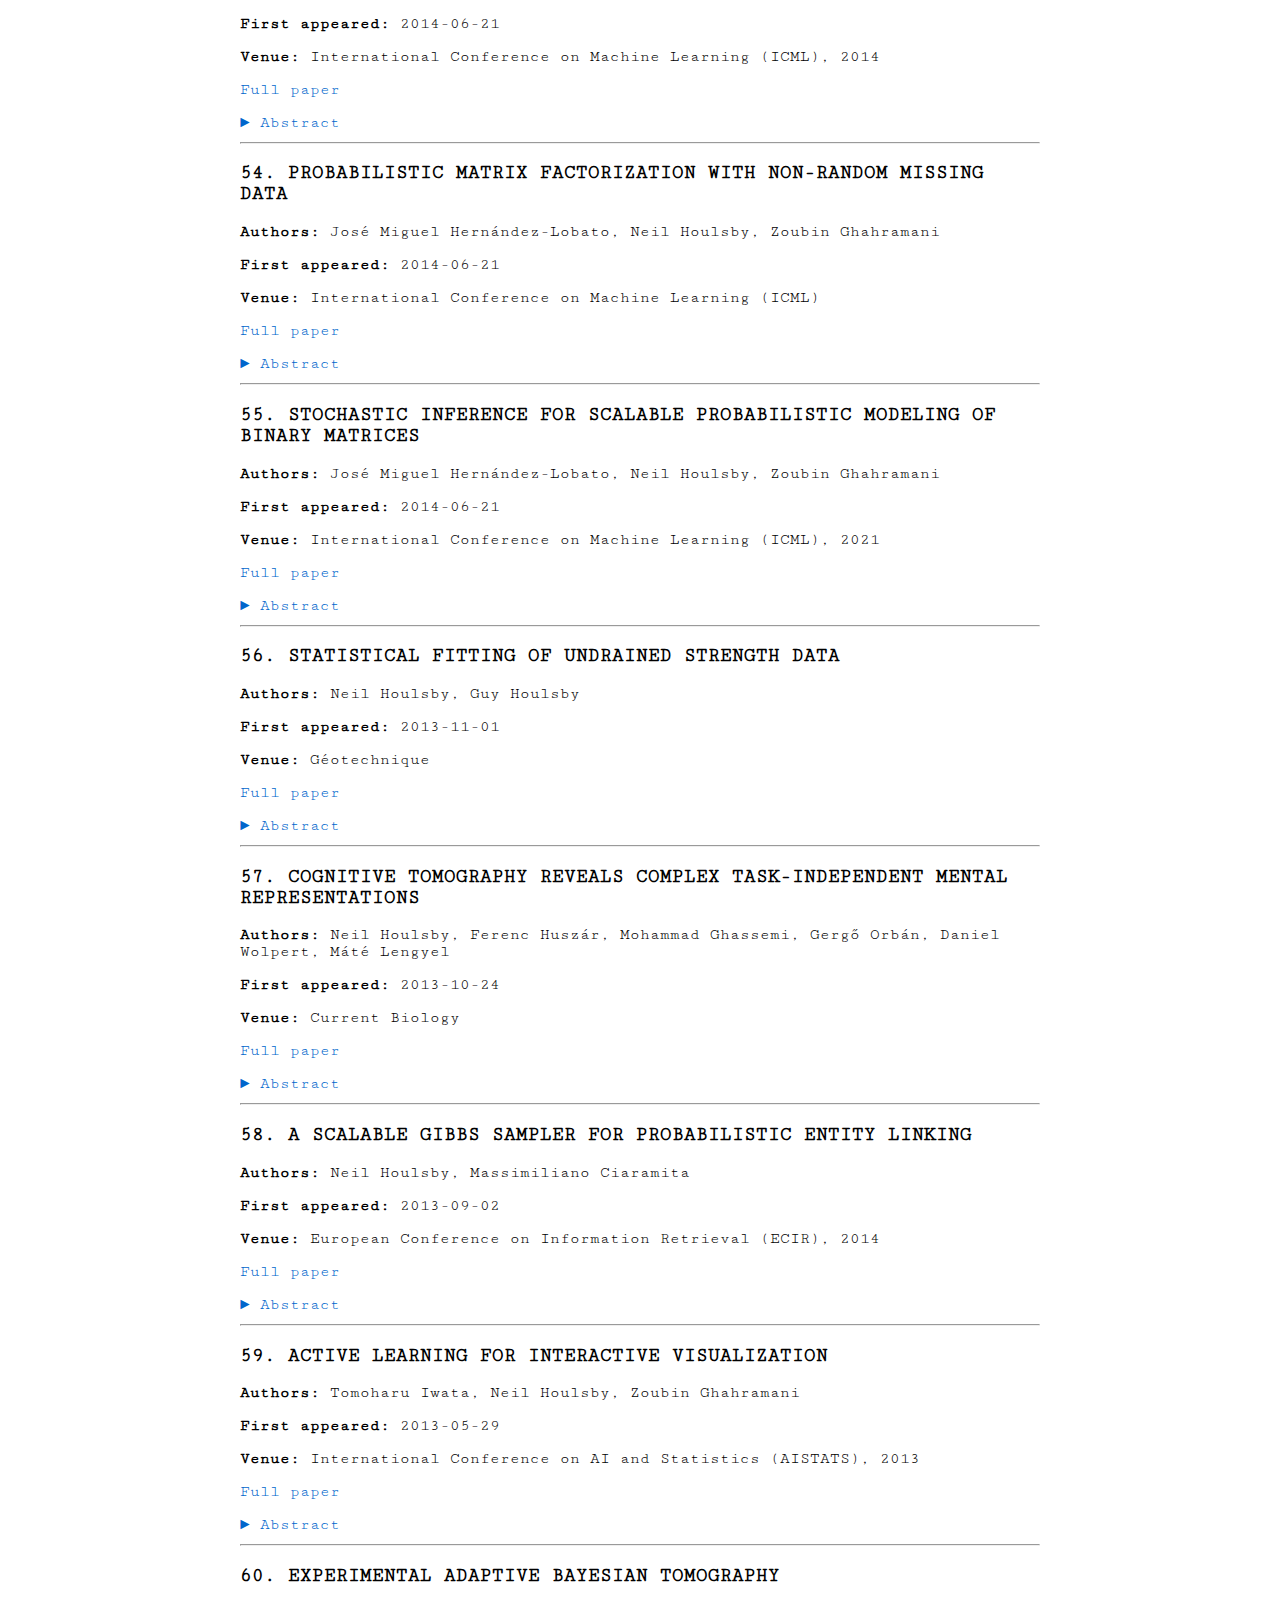
==== commit d12d2343: "Update papers, minor formatting changes." ====
--- a/index.html
+++ b/index.html
@@ -15,11 +15,11 @@
 <body class="content-container">
 
   <div class="profile-section">
-    <img src="profile.jpg" alt="Profile Picture">
+    <img src="img/profile.jpg" alt="Profile Picture">
     <p>Senior Staff Research Scientist at Google Deepmind.</p>
 <p>Leads a Computer Vision group located in Zürich and Amsterdam.</p>
     <div class="contact-social-links">
-      <a href="mailto:neilhoulsby@google.com">neilhoulsby@google.com</a>
+      <a href="#" onclick="copyToClipboard('neilhoulsby@google.com')">neilhoulsby@google.com</a>
       <a href="https://twitter.com/neilhoulsby" target="_blank">Twitter</a>
       <a href="https://scholar.google.com/citations?user=sm1-TZMAAAAJ" target="_blank">GScholar</a>
     </div>
@@ -28,10 +28,9 @@
   <main>
     <article id="about">
       <h2>About</h2>
-      <p>I am a Senior Staff Research Scientist in the Google Deepmind (formerly, Google Brain), based in Zürich. 
-I work in machine learning and artificial intelligence, with a focus on vision-language models, scalability, computer vision, pre-training, and transfer learning.</p>
+      <p>I am a Senior Staff Research Scientist and manager in the Google Deepmind (previously, Google Brain), in Zürich. 
+I work in machine learning and artificial intelligence, with a focus on vision-language models (VLMs), scalable pre-training, sparsity, modularity, and task adaptation.</p>
 <p>Prior to Google, I received my PhD from the Cambridge Computational and Biological Learning lab, supervised by Zoubin Ghahramani and Máté Lengyel. My areas of study were Bayesian ML, active learning, and cognitive science.</p>
-<p>I am a hiring manager in Google Deepmind EMEA, if you have a strong background in machine learning and/or computer vision, feel free to reach out.</p>
     </article>
 
 
@@ -41,19 +40,19 @@
         <div class="image-row">
           <div class="image-container">
             <a href="#vit20">
-              <img src="vit.png" alt="Image 1">
+              <img src="img/vit.png" alt="ViT figure">
               <span class="overlay-text">Vision Transformers</span>
             </a>
           </div>
           <div class="image-container">
             <a href="#mixer21">
-              <img src="mixer.png" alt="Image 2">
+              <img src="img/mixer.png" alt="Mixer figure">
               <span class="overlay-text">MLP Mixer</span>
             </a>
           </div>
           <div class="image-container">
             <a href="#pali22">
-              <img src="pali.png" alt="Image 3">
+              <img src="img/pali.png" alt="PaLI figure">
               <span class="overlay-text">PaLI Vision-Language Model</span>
             </a>
           </div>
@@ -62,19 +61,19 @@
         <div class="image-row">
           <div class="image-container">
             <a href="#parameter19">
-              <img src="adapters.png" alt="Image 4">
+              <img src="img/adapters.png" alt="Adpaters figure">
               <span class="overlay-text">Parameter-efficient Adapter Layers</span>
             </a>
           </div>
           <div class="image-container">
             <a href="#bigtransfer19">
-              <img src="bit.png" alt="Image 5">
+              <img src="img/bit.png" alt="BiT figure">
               <span class="overlay-text">Big Transfer</span>
             </a>
           </div>
           <div class="image-container">
             <a href="#bald11">
-              <img src="bald.png" alt="Image 6">
+              <img src="img/bald.png" alt="BALD figure">
               <span class="overlay-text">Bayesian Active Learning with Disagreement</span>
             </a>
           </div>
@@ -87,8 +86,21 @@
       <h2>All Publications</h2>
       <div>
         
+        <article id="frofa24">
+  <h3 class="all-caps">1. Frozen Feature Augmentation for Few-Shot Image Classification</h3>
+  <p><strong>Authors:</strong> Andreas Bär, Neil Houlsby, Mostafa Dehghani, Manoj Kumar</p>
+  <p><strong>First appeared:</strong> 2024-03-15</p>
+  <p><strong>Venue:</strong> Computer Vision and Pattern Recognition (CVPR), 2024</p>
+  <p><a href="https://arxiv.org/abs/2403.10519" target="_blank">Full paper</a></p>
+  <div class="abstract-toggle" onclick="toggleAbstract(this)">
+    <span class="arrow">&#x25BA;</span> Abstract
+  </div>
+  <p class="abstract" style="display:none;">Training a linear classifier or lightweight model on top of pretrained vision model outputs, so-called 'frozen features', leads to impressive performance on a number of downstream few-shot tasks. Currently, frozen features are not modified during training. On the other hand, when networks are trained directly on images, data augmentation is a standard recipe that improves performance with no substantial overhead. In this paper, we conduct an extensive pilot study on few-shot image classification that explores applying data augmentations in the frozen feature space, dubbed 'frozen feature augmentation (FroFA)', covering twenty augmentations in total. Our study demonstrates that adopting a deceptively simple pointwise FroFA, such as brightness, can improve few-shot performance consistently across three network architectures, three large pretraining datasets, and eight transfer datasets.</p>
+</article>
+<hr>
+        
         <article id="gemini23">
-  <h3 class="all-caps">Gemini: A Family of Highly Capable Multimodal Models</h3>
+  <h3 class="all-caps">2. Gemini: A Family of Highly Capable Multimodal Models</h3>
   <p><strong>Authors:</strong> Gemini Team Google</p>
   <p><strong>First appeared:</strong> 2023-12-19</p>
   <p><strong>Venue:</strong> arXiv</p>
@@ -101,10 +113,10 @@
 <hr>
         
         <article id="sparse23">
-  <h3 class="all-caps">Scaling Laws for Sparsely-Connected Foundation Models</h3>
+  <h3 class="all-caps">3. Scaling Laws for Sparsely-Connected Foundation Models</h3>
   <p><strong>Authors:</strong> Elias Frantar, Carlos Riquelme, Neil Houlsby, Dan Alistarh, Utku Evci</p>
   <p><strong>First appeared:</strong> 2023-09-15</p>
-  <p><strong>Venue:</strong> arXiv</p>
+  <p><strong>Venue:</strong> International Conference on Learning Representations (ICLR), 2024 [spotlight]</p>
   <p><a href="https://arxiv.org/abs/2309.08520" target="_blank">Full paper</a></p>
   <div class="abstract-toggle" onclick="toggleAbstract(this)">
     <span class="arrow">&#x25BA;</span> Abstract
@@ -114,10 +126,10 @@
 <hr>
         
         <article id="soft23">
-  <h3 class="all-caps">From Sparse to Soft Mixtures of Experts</h3>
+  <h3 class="all-caps">4. From Sparse to Soft Mixtures of Experts</h3>
   <p><strong>Authors:</strong> Joan Puigcerver, Carlos Riquelme, Basil Mustafa, Neil Houlsby</p>
   <p><strong>First appeared:</strong> 2023-08-23</p>
-  <p><strong>Venue:</strong> arXiv</p>
+  <p><strong>Venue:</strong> International Conference on Learning Representations (ICLR), 2024 [spotlight]</p>
   <p><a href="https://arxiv.org/abs/2308.00951" target="_blank">Full paper</a></p>
   <div class="abstract-toggle" onclick="toggleAbstract(this)">
     <span class="arrow">&#x25BA;</span> Abstract
@@ -127,7 +139,7 @@
 <hr>
         
         <article id="navit23">
-  <h3 class="all-caps">Patch n' Pack: NaViT, a Vision Transformer for any Aspect Ratio and Resolution</h3>
+  <h3 class="all-caps">5. Patch n' Pack: NaViT, a Vision Transformer for any Aspect Ratio and Resolution</h3>
   <p><strong>Authors:</strong> Mostafa Dehghani, Basil Mustafa, Josip Djolonga, Jonathan Heek, Matthias Minderer, Mathilde Caron, Andreas Steiner, Joan Puigcerver, Robert Geirhos, Ibrahim Alabdulmohsin, Avital Oliver, Piotr Padlewski, Alexey Gritsenko, Mario Lučić, Neil Houlsby</p>
   <p><strong>First appeared:</strong> 2023-07-12</p>
   <p><strong>Venue:</strong> Neural Information Processing Systems (NeurIPS), 2023</p>
@@ -140,7 +152,7 @@
 <hr>
         
         <article id="owlvit223">
-  <h3 class="all-caps">Scaling Open-Vocabulary Object Detection</h3>
+  <h3 class="all-caps">6. Scaling Open-Vocabulary Object Detection</h3>
   <p><strong>Authors:</strong> Scaling Open-Vocabulary Object Detection</p>
   <p><strong>First appeared:</strong> 2023-06-16</p>
   <p><strong>Venue:</strong> Neural Information Processing Systems (NeurIPS), 2022 [spotlight]</p>
@@ -153,7 +165,7 @@
 <hr>
         
         <article id="cappa23">
-  <h3 class="all-caps">Image Captioners Are Scalable Vision Learners Too</h3>
+  <h3 class="all-caps">7. Image Captioners Are Scalable Vision Learners Too</h3>
   <p><strong>Authors:</strong> Michael Tschannen, Manoj Kumar, Andreas Steiner, Xiaohua Zhai, Neil Houlsby, Lucas Beyer</p>
   <p><strong>First appeared:</strong> 2023-06-13</p>
   <p><strong>Venue:</strong> Neural Information Processing Systems (NeurIPS), 2023 [oral]</p>
@@ -166,10 +178,10 @@
 <hr>
         
         <article id="palix23">
-  <h3 class="all-caps">PaLI-X: On Scaling up a Multilingual Vision and Language Model</h3>
+  <h3 class="all-caps">8. PaLI-X: On Scaling up a Multilingual Vision and Language Model</h3>
   <p><strong>Authors:</strong> Xi Chen, Josip Djolonga, Piotr Padlewski, Basil Mustafa, Soravit Changpinyo, Jialin Wu, Carlos Riquelme Ruiz, Sebastian Goodman, Xiao Wang, Yi Tay, Siamak Shakeri, Mostafa Dehghani, Daniel Salz, Mario Lucic, Michael Tschannen, Arsha Nagrani, Hexiang Hu, Mandar Joshi, Bo Pang, Ceslee Montgomery, Paulina Pietrzyk, Marvin Ritter, AJ Piergiovanni, Matthias Minderer, Filip Pavetic, Austin Waters, Gang Li, Ibrahim Alabdulmohsin, Lucas Beyer, Julien Amelot, Kenton Lee, Andreas Peter Steiner, Yang Li, Daniel Keysers, Anurag Arnab, Yuanzhong Xu, Keran Rong, Alexander Kolesnikov, Mojtaba Seyedhosseini, Anelia Angelova, Xiaohua Zhai, Neil Houlsby, Radu Soricut</p>
   <p><strong>First appeared:</strong> 2023-05-29</p>
-  <p><strong>Venue:</strong> arXiv</p>
+  <p><strong>Venue:</strong> Computer Vision and Pattern Recognition (CVPR), 2024</p>
   <p><a href="https://arxiv.org/abs/2305.18565" target="_blank">Full paper</a></p>
   <div class="abstract-toggle" onclick="toggleAbstract(this)">
     <span class="arrow">&#x25BA;</span> Abstract
@@ -179,7 +191,7 @@
 <hr>
         
         <article id="vit22b23">
-  <h3 class="all-caps">Scaling Vision Transformers to 22 Billion Parameters</h3>
+  <h3 class="all-caps">9. Scaling Vision Transformers to 22 Billion Parameters</h3>
   <p><strong>Authors:</strong> Mostafa Dehghani, Josip Djolonga, Basil Mustafa, Piotr Padlewski, Jonathan Heek, Justin Gilmer, Andreas Steiner, Mathilde Caron, Robert Geirhos, Ibrahim Alabdulmohsin, Rodolphe Jenatton, Lucas Beyer, Michael Tschannen, Anurag Arnab, Xiao Wang, Carlos Riquelme, Matthias Minderer, Joan Puigcerver, Utku Evci, Manoj Kumar, Sjoerd van Steenkiste, Gamaleldin F. Elsayed, Aravindh Mahendran, Fisher Yu, Avital Oliver, Fantine Huot, Jasmijn Bastings, Mark Patrick Collier, Alexey Gritsenko, Vighnesh Birodkar, Cristina Vasconcelos, Yi Tay, Thomas Mensink, Alexander Kolesnikov, Filip Pavetić, Dustin Tran, Thomas Kipf, Mario Lučić, Xiaohua Zhai, Daniel Keysers, Jeremiah Harmsen, Neil Houlsby</p>
   <p><strong>First appeared:</strong> 2023-02-10</p>
   <p><strong>Venue:</strong> International Conference on Machine Learning (ICML), 2023 [oral]</p>
@@ -192,7 +204,7 @@
 <hr>
         
         <article id="dpn23">
-  <h3 class="all-caps">Dual PatchNorm</h3>
+  <h3 class="all-caps">10. Dual PatchNorm</h3>
   <p><strong>Authors:</strong> Manoj Kumar, Mostafa Dehghani, Neil Houlsby</p>
   <p><strong>First appeared:</strong> 2023-02-02</p>
   <p><strong>Venue:</strong> Transactions on Machine Learning Research (TMLR)</p>
@@ -205,7 +217,7 @@
 <hr>
         
         <article id="adatape23">
-  <h3 class="all-caps">Adaptive Computation with Elastic Input Sequence</h3>
+  <h3 class="all-caps">11. Adaptive Computation with Elastic Input Sequence</h3>
   <p><strong>Authors:</strong> Fuzhao Xue, Valerii Likhosherstov, Anurag Arnab, Neil Houlsby, Mostafa Dehghani, Yang You</p>
   <p><strong>First appeared:</strong> 2023-01-30</p>
   <p><strong>Venue:</strong> International Conference on Machine Learning (ICML), 2023</p>
@@ -218,7 +230,7 @@
 <hr>
         
         <article id="hetxl23">
-  <h3 class="all-caps">Massively Scaling Heteroscedastic Classifiers</h3>
+  <h3 class="all-caps">12. Massively Scaling Heteroscedastic Classifiers</h3>
   <p><strong>Authors:</strong> Mark Collier, Rodolphe Jenatton, Basil Mustafa, Neil Houlsby, Jesse Berent, Effrosyni Kokiopoulou</p>
   <p><strong>First appeared:</strong> 2023-01-30</p>
   <p><strong>Venue:</strong> International Conference on Learning Representations (ICLR), 2023</p>
@@ -231,7 +243,7 @@
 <hr>
         
         <article id="clippo22">
-  <h3 class="all-caps">CLIPPO: Image-and-Language Understanding from Pixels Only</h3>
+  <h3 class="all-caps">13. CLIPPO: Image-and-Language Understanding from Pixels Only</h3>
   <p><strong>Authors:</strong> Michael Tschannen, Basil Mustafa, Neil Houlsby</p>
   <p><strong>First appeared:</strong> 2022-12-15</p>
   <p><strong>Venue:</strong> Computer Vision and Pattern Recognition (CVPR), 2023</p>
@@ -244,7 +256,7 @@
 <hr>
         
         <article id="upcycling22">
-  <h3 class="all-caps">Sparse Upcycling: Training Mixture-of-Experts from Dense Checkpoints</h3>
+  <h3 class="all-caps">14. Sparse Upcycling: Training Mixture-of-Experts from Dense Checkpoints</h3>
   <p><strong>Authors:</strong> Aran Komatsuzaki, Joan Puigcerver, James Lee-Thorp, Carlos Riquelme Ruiz, Basil Mustafa, Joshua Ainslie, Yi Tay, Mostafa Dehghani, Neil Houlsby</p>
   <p><strong>First appeared:</strong> 2022-12-09</p>
   <p><strong>Venue:</strong> International Conference on Learning Representations (ICLR), 2023</p>
@@ -257,7 +269,7 @@
 <hr>
         
         <article id="loca22">
-  <h3 class="all-caps">Location-Aware Self-Supervised Transformers for Semantic Segmentation</h3>
+  <h3 class="all-caps">15. Location-Aware Self-Supervised Transformers for Semantic Segmentation</h3>
   <p><strong>Authors:</strong> Mathilde Caron, Neil Houlsby, Cordelia Schmid</p>
   <p><strong>First appeared:</strong> 2022-12-05</p>
   <p><strong>Venue:</strong> IEEE/CVF Winter Conference on Applications of Computer Vision (WACV), 2023 [oral]</p>
@@ -270,7 +282,7 @@
 <hr>
         
         <article id="transcending22">
-  <h3 class="all-caps">Transcending Scaling Laws with 0.1% Extra Compute</h3>
+  <h3 class="all-caps">16. Transcending Scaling Laws with 0.1% Extra Compute</h3>
   <p><strong>Authors:</strong> Yi Tay, Jason Wei, Hyung Won Chung, Vinh Q. Tran, David R. So, Siamak Shakeri, Xavier Garcia, Huaixiu Steven Zheng, Jinfeng Rao, Aakanksha Chowdhery, Denny Zhou, Donald Metzler, Slav Petrov, Neil Houlsby, Quoc V. Le, Mostafa Dehghani</p>
   <p><strong>First appeared:</strong> 2022-10-20</p>
   <p><strong>Venue:</strong> IEEE/CVF Winter Conference on Applications of Computer Vision (WACV), 2021</p>
@@ -283,7 +295,7 @@
 <hr>
         
         <article id="pali22">
-  <h3 class="all-caps">PaLI: A Jointly-Scaled Multilingual Language-Image Model</h3>
+  <h3 class="all-caps">17. PaLI: A Jointly-Scaled Multilingual Language-Image Model</h3>
   <p><strong>Authors:</strong> Xi Chen, Xiao Wang, Soravit Changpinyo, AJ Piergiovanni, Piotr Padlewski, Daniel Salz, Sebastian Goodman, Adam Grycner, Basil Mustafa, Lucas Beyer, Alexander Kolesnikov, Joan Puigcerver, Nan Ding, Keran Rong, Hassan Akbari, Gaurav Mishra, Linting Xue, Ashish Thapliyal, James Bradbury, Weicheng Kuo, Mojtaba Seyedhosseini, Chao Jia, Burcu Karagol Ayan, Carlos Riquelme, Andreas Steiner, Anelia Angelova, Xiaohua Zhai, Neil Houlsby, Radu Soricut</p>
   <p><strong>First appeared:</strong> 2022-09-14</p>
   <p><strong>Venue:</strong> International Conference on Learning Representations (ICLR), 2023 [notable-top-5%]</p>
@@ -296,7 +308,7 @@
 <hr>
         
         <article id="limoe22">
-  <h3 class="all-caps">Multimodal Contrastive Learning with LIMoE: the Language-Image Mixture of Experts</h3>
+  <h3 class="all-caps">18. Multimodal Contrastive Learning with LIMoE: the Language-Image Mixture of Experts</h3>
   <p><strong>Authors:</strong> Basil Mustafa, Carlos Riquelme, Joan Puigcerver, Rodolphe Jenatton, Neil Houlsby</p>
   <p><strong>First appeared:</strong> 2022-06-06</p>
   <p><strong>Venue:</strong> Neural Information Processing Systems (NeurIPS), 2022</p>
@@ -309,7 +321,7 @@
 <hr>
         
         <article id="uvim22">
-  <h3 class="all-caps">UViM: A Unified Modeling Approach for Vision with Learned Guiding Codes</h3>
+  <h3 class="all-caps">19. UViM: A Unified Modeling Approach for Vision with Learned Guiding Codes</h3>
   <p><strong>Authors:</strong> Alexander Kolesnikov, André Susano Pinto, Lucas Beyer, Xiaohua Zhai, Jeremiah Harmsen, Neil Houlsby</p>
   <p><strong>First appeared:</strong> 2022-05-20</p>
   <p><strong>Venue:</strong> Neural Information Processing Systems (NeurIPS), 2022</p>
@@ -322,7 +334,7 @@
 <hr>
         
         <article id="remedis22">
-  <h3 class="all-caps">Robust and Efficient Medical Imaging with Self-Supervision</h3>
+  <h3 class="all-caps">20. Robust and Efficient Medical Imaging with Self-Supervision</h3>
   <p><strong>Authors:</strong> Shekoofeh Azizi, Laura Culp, Jan Freyberg, Basil Mustafa, Sebastien Baur, Simon Kornblith, Ting Chen, Patricia MacWilliams, S. Sara Mahdavi, Ellery Wulczyn, Boris Babenko, Megan Wilson, Aaron Loh, Po-Hsuan Cameron Chen, Yuan Liu, Pinal Bavishi, Scott Mayer McKinney, Jim Winkens, Abhijit Guha Roy, Zach Beaver, Fiona Ryan, Justin Krogue, Mozziyar Etemadi, Umesh Telang, Yun Liu, Lily Peng, Greg S. Corrado, Dale R. Webster, David Fleet, Geoffrey Hinton, Neil Houlsby, Alan Karthikesalingam, Mohammad Norouzi, Vivek Natarajan</p>
   <p><strong>First appeared:</strong> 2022-05-19</p>
   <p><strong>Venue:</strong> Nature Biomedical Engineering</p>
@@ -335,7 +347,7 @@
 <hr>
         
         <article id="owlvit22">
-  <h3 class="all-caps">Simple Open-Vocabulary Object Detection with Vision Transformers</h3>
+  <h3 class="all-caps">21. Simple Open-Vocabulary Object Detection with Vision Transformers</h3>
   <p><strong>Authors:</strong> Matthias Minderer, Alexey Gritsenko, Austin Stone, Maxim Neumann, Dirk Weissenborn, Alexey Dosovitskiy, Aravindh Mahendran, Anurag Arnab, Mostafa Dehghani, Zhuoran Shen, Xiao Wang, Xiaohua Zhai, Thomas Kipf, Neil Houlsby</p>
   <p><strong>First appeared:</strong> 2022-05-12</p>
   <p><strong>Venue:</strong> European Conference on Computer Vision (ECCV), 2020</p>
@@ -348,7 +360,7 @@
 <hr>
         
         <article id="ull22">
-  <h3 class="all-caps">Unifying Language Learning Paradigms</h3>
+  <h3 class="all-caps">22. Unifying Language Learning Paradigms</h3>
   <p><strong>Authors:</strong> Yi Tay, Mostafa Dehghani, Vinh Q. Tran, Xavier Garcia, Dara Bahri, Tal Schuster, Huaixiu Steven Zheng, Neil Houlsby, Donald Metzler</p>
   <p><strong>First appeared:</strong> 2022-05-10</p>
   <p><strong>Venue:</strong> International Conference on Learning Representations (ICLR), 2023</p>
@@ -361,7 +373,7 @@
 <hr>
         
         <article id="perceptual22">
-  <h3 class="all-caps">Do better ImageNet classifiers assess perceptual similarity better?</h3>
+  <h3 class="all-caps">23. Do better ImageNet classifiers assess perceptual similarity better?</h3>
   <p><strong>Authors:</strong> Manoj Kumar, Neil Houlsby, Nal Kalchbrenner, Ekin Cubuk</p>
   <p><strong>First appeared:</strong> 2022-03-09</p>
   <p><strong>Venue:</strong> Transactions on Machine Learning Research (TMLR)</p>
@@ -374,7 +386,7 @@
 <hr>
         
         <article id="merger22">
-  <h3 class="all-caps">Learning to Merge Tokens in Vision Transformers</h3>
+  <h3 class="all-caps">24. Learning to Merge Tokens in Vision Transformers</h3>
   <p><strong>Authors:</strong> Cedric Renggli, André Susano Pinto, Neil Houlsby, Basil Mustafa, Joan Puigcerver, Carlos Riquelme</p>
   <p><strong>First appeared:</strong> 2022-02-24</p>
   <p><strong>Venue:</strong> arXiv</p>
@@ -387,7 +399,7 @@
 <hr>
         
         <article id="eee21">
-  <h3 class="all-caps">Sparse MoEs meet Efficient Ensembles</h3>
+  <h3 class="all-caps">25. Sparse MoEs meet Efficient Ensembles</h3>
   <p><strong>Authors:</strong> James Urquhart Allingham, Florian Wenzel, Zelda E Mariet, Basil Mustafa, Joan Puigcerver, Neil Houlsby, Ghassen Jerfel, Vincent Fortuin, Balaji Lakshminarayanan, Jasper Snoek, Dustin Tran, Carlos Riquelme Ruiz, Rodolphe Jenatton</p>
   <p><strong>First appeared:</strong> 2021-10-07</p>
   <p><strong>Venue:</strong> Transactions on Machine Learning Research (TMLR)</p>
@@ -400,10 +412,10 @@
 <hr>
         
         <article id="lottery21">
-  <h3 class="all-caps">The Benchmark Lottery</h3>
+  <h3 class="all-caps">26. The Benchmark Lottery</h3>
   <p><strong>Authors:</strong> Mostafa Dehghani, Yi Tay, Alexey A. Gritsenko, Zhe Zhao, Neil Houlsby, Fernando Diaz, Donald Metzler, Oriol Vinyals</p>
   <p><strong>First appeared:</strong> 2021-07-14</p>
-  <p><strong>Venue:</strong> arXiv preprint</p>
+  <p><strong>Venue:</strong> arXiv</p>
   <p><a href="https://arxiv.org/abs/2107.07002" target="_blank">Full paper</a></p>
   <div class="abstract-toggle" onclick="toggleAbstract(this)">
     <span class="arrow">&#x25BA;</span> Abstract
@@ -413,7 +425,7 @@
 <hr>
         
         <article id="calibration21">
-  <h3 class="all-caps">Revisiting the Calibration of Modern Neural Networks</h3>
+  <h3 class="all-caps">27. Revisiting the Calibration of Modern Neural Networks</h3>
   <p><strong>Authors:</strong> Matthias Minderer, Josip Djolonga, Rob Romijnders, Frances Hubis, Xiaohua Zhai, Neil Houlsby, Dustin Tran, Mario Lucic</p>
   <p><strong>First appeared:</strong> 2021-06-15</p>
   <p><strong>Venue:</strong> Neural Information Processing Systems (NeurIPS), 2021</p>
@@ -426,7 +438,7 @@
 <hr>
         
         <article id="vmoe21">
-  <h3 class="all-caps">Scaling Vision with Sparse Mixture of Experts</h3>
+  <h3 class="all-caps">28. Scaling Vision with Sparse Mixture of Experts</h3>
   <p><strong>Authors:</strong> Carlos Riquelme, Joan Puigcerver, Basil Mustafa, Maxim Neumann, Rodolphe Jenatton, André Susano Pinto, Daniel Keysers, Neil Houlsby</p>
   <p><strong>First appeared:</strong> 2021-06-10</p>
   <p><strong>Venue:</strong> Neural Information Processing Systems (NeurIPS), 2021</p>
@@ -439,7 +451,7 @@
 <hr>
         
         <article id="scaling22">
-  <h3 class="all-caps">Scaling Vision Transformers</h3>
+  <h3 class="all-caps">29. Scaling Vision Transformers</h3>
   <p><strong>Authors:</strong> Xiaohua Zhai, Alexander Kolesnikov, Neil Houlsby, Lucas Beyer</p>
   <p><strong>First appeared:</strong> 2021-06-08</p>
   <p><strong>Venue:</strong> Computer Vision and Pattern Recognition (CVPR), 2022</p>
@@ -452,7 +464,7 @@
 <hr>
         
         <article id="siscore21">
-  <h3 class="all-caps">SI-Score: An image dataset for fine-grained analysis of robustness to object location, rotation and size</h3>
+  <h3 class="all-caps">30. SI-Score: An image dataset for fine-grained analysis of robustness to object location, rotation and size</h3>
   <p><strong>Authors:</strong> Jessica Yung, Rob Romijnders, Alexander Kolesnikov, Lucas Beyer, Josip Djolonga, Neil Houlsby, Sylvain Gelly, Mario Lucic, Xiaohua Zhai</p>
   <p><strong>First appeared:</strong> 2021-05-09</p>
   <p><strong>Venue:</strong> International Conference on Learning Represenations RobustML Workshop, 2021</p>
@@ -465,7 +477,7 @@
 <hr>
         
         <article id="mixer21">
-  <h3 class="all-caps">MLP-Mixer: An all-MLP Architecture for Vision</h3>
+  <h3 class="all-caps">31. MLP-Mixer: An all-MLP Architecture for Vision</h3>
   <p><strong>Authors:</strong> Ilya Tolstikhin, Neil Houlsby, Alexander Kolesnikov, Lucas Beyer, Xiaohua Zhai, Thomas Unterthiner, Jessica Yung, Andreas Steiner, Daniel Keysers, Jakob Uszkoreit, Mario Lucic, Alexey Dosovitskiy</p>
   <p><strong>First appeared:</strong> 2021-05-04</p>
   <p><strong>Venue:</strong> Neural Information Processing Systems (NeurIPS)</p>
@@ -478,7 +490,7 @@
 <hr>
         
         <article id="vtabmd21">
-  <h3 class="all-caps">Comparing Transfer and Meta Learning Approaches on a Unified Few-Shot Classification Benchmark</h3>
+  <h3 class="all-caps">32. Comparing Transfer and Meta Learning Approaches on a Unified Few-Shot Classification Benchmark</h3>
   <p><strong>Authors:</strong> Vincent Dumoulin, Neil Houlsby, Utku Evci, Xiaohua Zhai, Ross Goroshin, Sylvain Gelly, Hugo Larochelle</p>
   <p><strong>First appeared:</strong> 2021-04-06</p>
   <p><strong>Venue:</strong> Neural Information Processing Systems Datasets and Benchmarks Track, 2021</p>
@@ -491,7 +503,7 @@
 <hr>
         
         <article id="medical21">
-  <h3 class="all-caps">Supervised Transfer Learning at Scale for Medical Imaging</h3>
+  <h3 class="all-caps">33. Supervised Transfer Learning at Scale for Medical Imaging</h3>
   <p><strong>Authors:</strong> Basil Mustafa, Aaron Loh, Jan Freyberg, Patricia MacWilliams, Megan Wilson, Scott Mayer McKinney, Marcin Sieniek, Jim Winkens, Yuan Liu, Peggy Bui, Shruthi Prabhakara, Umesh Telang, Alan Karthikesalingam, Neil Houlsby, Vivek Natarajan</p>
   <p><strong>First appeared:</strong> 2021-01-14</p>
   <p><strong>Venue:</strong> arXiv</p>
@@ -504,7 +516,7 @@
 <hr>
         
         <article id="underspecification20">
-  <h3 class="all-caps">Underspecification Presents Challenges for Credibility in Modern Machine Learning</h3>
+  <h3 class="all-caps">34. Underspecification Presents Challenges for Credibility in Modern Machine Learning</h3>
   <p><strong>Authors:</strong> Alexander D'Amour, Katherine Heller, Dan Moldovan, Ben Adlam, Babak Alipanahi, Alex Beutel, Christina Chen, Jonathan Deaton, Jacob Eisenstein, Matthew D. Hoffman, Farhad Hormozdiari, Neil Houlsby, Shaobo Hou, Ghassen Jerfel, Alan Karthikesalingam, Mario Lucic, Yian Ma, Cory McLean, Diana Mincu, Akinori Mitani, Andrea Montanari, Zachary Nado, Vivek Natarajan, Christopher Nielson, Thomas F. Osborne, Rajiv Raman, Kim Ramasamy, Rory Sayres, Jessica Schrouff, Martin Seneviratne, Shannon Sequeira, Harini Suresh, Victor Veitch, Max Vladymyrov, Xuezhi Wang, Kellie Webster, Steve Yadlowsky, Taedong Yun, Xiaohua Zhai, D. Sculley</p>
   <p><strong>First appeared:</strong> 2020-11-06</p>
   <p><strong>Venue:</strong> Journal of Machine Learning Research (JMLR)</p>
@@ -517,7 +529,7 @@
 <hr>
         
         <article id="vit20">
-  <h3 class="all-caps">An Image is Worth 16x16 Words: Transformers for Image Recognition at Scale</h3>
+  <h3 class="all-caps">35. An Image is Worth 16x16 Words: Transformers for Image Recognition at Scale</h3>
   <p><strong>Authors:</strong> Alexey Dosovitskiy, Lucas Beyer, Alexander Kolesnikov, Dirk Weissenborn, Xiaohua Zhai, Thomas Unterthiner, Mostafa Dehghani, Matthias Minderer, Georg Heigold, Sylvain Gelly, Jakob Uszkoreit, Neil Houlsby</p>
   <p><strong>First appeared:</strong> 2020-10-22</p>
   <p><strong>Venue:</strong> International Conference on Learning Representations (ICLR), 2021</p>
@@ -530,7 +542,7 @@
 <hr>
         
         <article id="deep20">
-  <h3 class="all-caps">Deep Ensembles for Low-Data Transfer Learning</h3>
+  <h3 class="all-caps">36. Deep Ensembles for Low-Data Transfer Learning</h3>
   <p><strong>Authors:</strong> Basil Mustafa, Carlos Riquelme, Joan Puigcerver, André Susano Pinto, Daniel Keysers, Neil Houlsby</p>
   <p><strong>First appeared:</strong> 2020-10-14</p>
   <p><strong>Venue:</strong> arXiv</p>
@@ -543,7 +555,7 @@
 <hr>
         
         <article id="wild21">
-  <h3 class="all-caps">Representation Learning From Videos In-the-Wild: An Object-Centric Approach</h3>
+  <h3 class="all-caps">37. Representation Learning From Videos In-the-Wild: An Object-Centric Approach</h3>
   <p><strong>Authors:</strong> Rob Romijnders, Aravindh Mahendran, Michael Tschannen, Josip Djolonga, Marvin Ritter, Neil Houlsby, Mario Lucic</p>
   <p><strong>First appeared:</strong> 2020-10-06</p>
   <p><strong>Venue:</strong> IEEE/CVF Winter Conference on Applications of Computer Vision (WACV), 2021</p>
@@ -556,7 +568,7 @@
 <hr>
         
         <article id="remote20">
-  <h3 class="all-caps">Training General Representations for Remote Sensing Using In-Domain Knowledge</h3>
+  <h3 class="all-caps">38. Training General Representations for Remote Sensing Using In-Domain Knowledge</h3>
   <p><strong>Authors:</strong> Maxim Neumann, Andre Susano Pinto, Xiaohua Zhai, Neil Houlsby</p>
   <p><strong>First appeared:</strong> 2020-09-30</p>
   <p><strong>Venue:</strong> IEEE International Geoscience and Remote Sensing Symposium (IGARSS), 2020</p>
@@ -569,7 +581,7 @@
 <hr>
         
         <article id="scalable21">
-  <h3 class="all-caps">Scalable Transfer Learning with Expert Models</h3>
+  <h3 class="all-caps">39. Scalable Transfer Learning with Expert Models</h3>
   <p><strong>Authors:</strong> Joan Puigcerver, Carlos Riquelme, Basil Mustafa, Cedric Renggli, André Susano Pinto, Sylvain Gelly, Daniel Keysers, Neil Houlsby</p>
   <p><strong>First appeared:</strong> 2020-09-28</p>
   <p><strong>Venue:</strong> International Conference on Learning Representations (ICLR), 2021</p>
@@ -582,7 +594,7 @@
 <hr>
         
         <article id="robustness21">
-  <h3 class="all-caps">On Robustness and Transferability of Convolutional Neural Networks</h3>
+  <h3 class="all-caps">40. On Robustness and Transferability of Convolutional Neural Networks</h3>
   <p><strong>Authors:</strong> Josip Djolonga, Jessica Yung, Michael Tschannen, Rob Romijnders, Lucas Beyer, Alexander Kolesnikov, Joan Puigcerver, Matthias Minderer, Alexander D'Amour, Dan Moldovan, Sylvain Gelly, Neil Houlsby, Xiaohua Zhai, Mario Lucic</p>
   <p><strong>First appeared:</strong> 2020-07-16</p>
   <p><strong>Venue:</strong> Computer Vision and Pattern Recognition (CVPR), 2021</p>
@@ -595,7 +607,7 @@
 <hr>
         
         <article id="shortcut20">
-  <h3 class="all-caps">Automatic Shortcut Removal for Self-Supervised Representation Learning</h3>
+  <h3 class="all-caps">41. Automatic Shortcut Removal for Self-Supervised Representation Learning</h3>
   <p><strong>Authors:</strong> Matthias Minderer, Olivier Bachem, Neil Houlsby, Michael Tschannen</p>
   <p><strong>First appeared:</strong> 2020-02-20</p>
   <p><strong>Venue:</strong> International Conference on Machine Learning (ICML), 2020</p>
@@ -608,7 +620,7 @@
 <hr>
         
         <article id="bigtransfer19">
-  <h3 class="all-caps">Big Transfer (BiT): General Visual Representation Learning</h3>
+  <h3 class="all-caps">42. Big Transfer (BiT): General Visual Representation Learning</h3>
   <p><strong>Authors:</strong> Alexander Kolesnikov, Lucas Beyer, Xiaohua Zhai, Joan Puigcerver, Jessica Yung, Sylvain Gelly, Neil Houlsby</p>
   <p><strong>First appeared:</strong> 2019-12-24</p>
   <p><strong>Venue:</strong> European Conference on Computer Vision (ECCV), 2020</p>
@@ -621,7 +633,7 @@
 <hr>
         
         <article id="vivi20">
-  <h3 class="all-caps">Self-Supervised Learning of Video-Induced Visual Invariances</h3>
+  <h3 class="all-caps">43. Self-Supervised Learning of Video-Induced Visual Invariances</h3>
   <p><strong>Authors:</strong> Michael Tschannen, Josip Djolonga, Marvin Ritter, Aravindh Mahendran, Xiaohua Zhai, Neil Houlsby, Sylvain Gelly, Mario Lucic</p>
   <p><strong>First appeared:</strong> 2019-12-05</p>
   <p><strong>Venue:</strong> Computer Vision and Pattern Recognition (CVPR), 2020</p>
@@ -634,7 +646,7 @@
 <hr>
         
         <article id="vtab19">
-  <h3 class="all-caps">A Large-scale Study of Representation Learning with the Visual Task Adaptation Benchmark</h3>
+  <h3 class="all-caps">44. A Large-scale Study of Representation Learning with the Visual Task Adaptation Benchmark</h3>
   <p><strong>Authors:</strong> Xiaohua Zhai, Joan Puigcerver, Alexander Kolesnikov, Pierre Ruyssen, Carlos Riquelme, Mario Lucic, Josip Djolonga, Andre Susano Pinto, Maxim Neumann, Alexey Dosovitskiy, Lucas Beyer, Olivier Bachem, Michael Tschannen, Marcin Michalski, Olivier Bousquet, Sylvain Gelly, Neil Houlsby</p>
   <p><strong>First appeared:</strong> 2019-10-01</p>
   <p><strong>Venue:</strong> arXiv</p>
@@ -647,7 +659,7 @@
 <hr>
         
         <article id="parameter19">
-  <h3 class="all-caps">Parameter-Efficient Transfer Learning for NLP</h3>
+  <h3 class="all-caps">45. Parameter-Efficient Transfer Learning for NLP</h3>
   <p><strong>Authors:</strong> Neil Houlsby, Andrei Giurgiu, Stanislaw Jastrzebski, Bruna Morrone, Quentin de Laroussilhe, Andrea Gesmundo, Mona Attariyan, Sylvain Gelly</p>
   <p><strong>First appeared:</strong> 2019-02-02</p>
   <p><strong>Venue:</strong> International Conference on Machine Learning (ICML), 2019</p>
@@ -661,7 +673,7 @@
 <hr>
         
         <article id="graph18">
-  <h3 class="all-caps">Neural Architecture Search Over a Graph Search Space</h3>
+  <h3 class="all-caps">46. Neural Architecture Search Over a Graph Search Space</h3>
   <p><strong>Authors:</strong> Stanisław Jastrzębski, Quentin de Laroussilhe, Mingxing Tan, Xiao Ma, Neil Houlsby, Andrea Gesmundo</p>
   <p><strong>First appeared:</strong> 2018-12-27</p>
   <p><strong>Venue:</strong> arXiv</p>
@@ -674,7 +686,7 @@
 <hr>
         
         <article id="ssgan19">
-  <h3 class="all-caps">Self-Supervised GANs via Auxiliary Rotation Loss</h3>
+  <h3 class="all-caps">47. Self-Supervised GANs via Auxiliary Rotation Loss</h3>
   <p><strong>Authors:</strong> Ting Chen, Xiaohua Zhai, Marvin Ritter, Mario Lucic, Neil Houlsby</p>
   <p><strong>First appeared:</strong> 2018-11-27</p>
   <p><strong>Venue:</strong> Computer Vision and Pattern Recognition (CVPR), 2019</p>
@@ -698,7 +710,7 @@
 <hr>
         
         <article id="selfmod19">
-  <h3 class="all-caps">On Self Modulation for Generative Adversarial Networks</h3>
+  <h3 class="all-caps">48. On Self Modulation for Generative Adversarial Networks</h3>
   <p><strong>Authors:</strong> Ting Chen, Mario Lucic, Neil Houlsby, Sylvain Gelly</p>
   <p><strong>First appeared:</strong> 2018-10-02</p>
   <p><strong>Venue:</strong> International Conference on Learning Representations (ICLR), 2019</p>
@@ -711,7 +723,7 @@
 <hr>
         
         <article id="taml18">
-  <h3 class="all-caps">Transfer Learning with Neural AutoML</h3>
+  <h3 class="all-caps">49. Transfer Learning with Neural AutoML</h3>
   <p><strong>Authors:</strong> Catherine Wong, Neil Houlsby, Yifeng Lu, Andrea Gesmundo</p>
   <p><strong>First appeared:</strong> 2018-03-07</p>
   <p><strong>Venue:</strong> Neural Information Processing Systems (NeurIPS), 2018</p>
@@ -724,7 +736,7 @@
 <hr>
         
         <article id="aqa18">
-  <h3 class="all-caps">Ask the Right Questions: Active Question Reformulation with Reinforcement Learning</h3>
+  <h3 class="all-caps">50. Ask the Right Questions: Active Question Reformulation with Reinforcement Learning</h3>
   <p><strong>Authors:</strong> Christian Buck, Jannis Bulian, Massimiliano Ciaramita, Wojciech Gajewski, Andrea Gesmundo, Neil Houlsby, Wei Wang</p>
   <p><strong>First appeared:</strong> 2017-05-22</p>
   <p><strong>Venue:</strong> International Conference on Learning Representations (ICLR), 2018 [Oral]</p>
@@ -740,7 +752,7 @@
 <hr>
         
         <article id="filtering14">
-  <h3 class="all-caps">A Filtering Approach to Stochastic Variational Inference</h3>
+  <h3 class="all-caps">51. A Filtering Approach to Stochastic Variational Inference</h3>
   <p><strong>Authors:</strong> Neil Houlsby, David Blei</p>
   <p><strong>First appeared:</strong> 2014-12-08</p>
   <p><strong>Venue:</strong> Neural Information Processing Systems (NeurIPS), 2014</p>
@@ -753,7 +765,7 @@
 <hr>
         
         <article id="phd14">
-  <h3 class="all-caps">Efficient Bayesian Active Learning and Matrix Modelling</h3>
+  <h3 class="all-caps">52. Efficient Bayesian Active Learning and Matrix Modelling</h3>
   <p><strong>Authors:</strong> Neil Houlsby</p>
   <p><strong>First appeared:</strong> 2014-11-11</p>
   <p><strong>Venue:</strong> Doctor of Philosophy (PhD), University of Cambridge</p>
@@ -766,7 +778,7 @@
 <hr>
         
         <article id="coldstart14">
-  <h3 class="all-caps">Cold-start Active Learning with Robust Ordinal Matrix Factorization</h3>
+  <h3 class="all-caps">53. Cold-start Active Learning with Robust Ordinal Matrix Factorization</h3>
   <p><strong>Authors:</strong> Cold-start Active Learning with Robust Ordinal Matrix Factorization</p>
   <p><strong>First appeared:</strong> 2014-06-21</p>
   <p><strong>Venue:</strong> International Conference on Machine Learning (ICML), 2014</p>
@@ -779,7 +791,7 @@
 <hr>
         
         <article id="mnar14">
-  <h3 class="all-caps">Probabilistic Matrix Factorization with Non-random Missing Data</h3>
+  <h3 class="all-caps">54. Probabilistic Matrix Factorization with Non-random Missing Data</h3>
   <p><strong>Authors:</strong> José Miguel Hernández-Lobato, Neil Houlsby, Zoubin Ghahramani</p>
   <p><strong>First appeared:</strong> 2014-06-21</p>
   <p><strong>Venue:</strong> International Conference on Machine Learning (ICML)</p>
@@ -792,7 +804,7 @@
 <hr>
         
         <article id="svi14">
-  <h3 class="all-caps">Stochastic Inference for Scalable Probabilistic Modeling of Binary Matrices</h3>
+  <h3 class="all-caps">55. Stochastic Inference for Scalable Probabilistic Modeling of Binary Matrices</h3>
   <p><strong>Authors:</strong> José Miguel Hernández-Lobato, Neil Houlsby, Zoubin Ghahramani</p>
   <p><strong>First appeared:</strong> 2014-06-21</p>
   <p><strong>Venue:</strong> International Conference on Machine Learning (ICML), 2021</p>
@@ -805,7 +817,7 @@
 <hr>
         
         <article id="geotechnique13">
-  <h3 class="all-caps">Statistical Fitting of Undrained Strength Data</h3>
+  <h3 class="all-caps">56. Statistical Fitting of Undrained Strength Data</h3>
   <p><strong>Authors:</strong> Neil Houlsby, Guy Houlsby</p>
   <p><strong>First appeared:</strong> 2013-11-01</p>
   <p><strong>Venue:</strong> Géotechnique</p>
@@ -818,7 +830,7 @@
 <hr>
         
         <article id="cognitive13">
-  <h3 class="all-caps">Cognitive Tomography Reveals Complex Task-Independent Mental Representations</h3>
+  <h3 class="all-caps">57. Cognitive Tomography Reveals Complex Task-Independent Mental Representations</h3>
   <p><strong>Authors:</strong> Neil Houlsby, Ferenc Huszár, Mohammad Ghassemi, Gergő Orbán, Daniel Wolpert, Máté Lengyel</p>
   <p><strong>First appeared:</strong> 2013-10-24</p>
   <p><strong>Venue:</strong> Current Biology</p>
@@ -831,7 +843,7 @@
 <hr>
         
         <article id="entity14">
-  <h3 class="all-caps">A Scalable Gibbs Sampler for Probabilistic Entity Linking</h3>
+  <h3 class="all-caps">58. A Scalable Gibbs Sampler for Probabilistic Entity Linking</h3>
   <p><strong>Authors:</strong> Neil Houlsby, Massimiliano Ciaramita</p>
   <p><strong>First appeared:</strong> 2013-09-02</p>
   <p><strong>Venue:</strong> European Conference on Information Retrieval (ECIR), 2014</p>
@@ -850,7 +862,7 @@
 <hr>
         
         <article id="visualization13">
-  <h3 class="all-caps">Active learning for Interactive Visualization</h3>
+  <h3 class="all-caps">59. Active learning for Interactive Visualization</h3>
   <p><strong>Authors:</strong> Tomoharu Iwata, Neil Houlsby, Zoubin Ghahramani</p>
   <p><strong>First appeared:</strong> 2013-05-29</p>
   <p><strong>Venue:</strong> International Conference on AI and Statistics (AISTATS), 2013</p>
@@ -863,7 +875,7 @@
 <hr>
         
         <article id="experimental13">
-  <h3 class="all-caps">Experimental Adaptive Bayesian Tomography</h3>
+  <h3 class="all-caps">60. Experimental Adaptive Bayesian Tomography</h3>
   <p><strong>Authors:</strong> Konstantin Kravtsov, Stanislav Straupe, Igor Radchenko, Gleb Struchalin, Neil Houlsby, Sergey Kulik</p>
   <p><strong>First appeared:</strong> 2013-03-07</p>
   <p><strong>Venue:</strong> Phyiscal Review A</p>
@@ -876,7 +888,7 @@
 <hr>
         
         <article id="preference12">
-  <h3 class="all-caps">Collaborative Gaussian Processes for Preference Learning</h3>
+  <h3 class="all-caps">61. Collaborative Gaussian Processes for Preference Learning</h3>
   <p><strong>Authors:</strong> Neil Houlsby, Ferenc Huszár, Jose M. Hernández-lobato, Zoubin Ghahramani</p>
   <p><strong>First appeared:</strong> 2012-12-03</p>
   <p><strong>Venue:</strong> Neural Information Processing Systems (NeurIPS), 2012</p>
@@ -889,7 +901,7 @@
 <hr>
         
         <article id="quantum12">
-  <h3 class="all-caps">Adaptive Bayesian Quantum Tomography</h3>
+  <h3 class="all-caps">62. Adaptive Bayesian Quantum Tomography</h3>
   <p><strong>Authors:</strong> Ferenc Huszár, Neil Houlsby</p>
   <p><strong>First appeared:</strong> 2012-07-05</p>
   <p><strong>Venue:</strong> Physical Review A</p>
@@ -902,7 +914,7 @@
 <hr>
         
         <article id="bald11">
-  <h3 class="all-caps">Bayesian Active Learning for Classification and Preference Learning</h3>
+  <h3 class="all-caps">63. Bayesian Active Learning for Classification and Preference Learning</h3>
   <p><strong>Authors:</strong> Neil Houlsby, Ferenc Huszár, Zoubin Ghahramani, Máté Lengyel</p>
   <p><strong>First appeared:</strong> 2011-12-24</p>
   <p><strong>Venue:</strong> arXiv</p>
@@ -918,6 +930,17 @@
     </section>
   </main>
 
+    <script>
+    function copyToClipboard(text) {
+      var dummy = document.createElement("textarea");
+      document.body.appendChild(dummy);
+      dummy.value = text;
+      dummy.select();
+      document.execCommand("copy");
+      document.body.removeChild(dummy);
+      alert("`" + text + "`" + " copied to clipboard.");
+    }
+  </script>
 
 </body>
 
--- a/style.css
+++ b/style.css
@@ -116,6 +116,7 @@
 }
 
 .contact-social-links a:hover {
+  color: #d21846;
   text-decoration: underline;
 }
 
@@ -153,6 +154,7 @@
   max-height: 100%;
   object-fit: cover;
   height: auto;
+  border-radius: 4px;
 }
 
 .overlay-text {
@@ -171,6 +173,7 @@
   box-sizing: border-box;
   opacity: 0;
   transition: opacity 0.3s ease-in-out;
+  border-radius: 4px;
 }
 
 .image-container:hover .overlay-text {
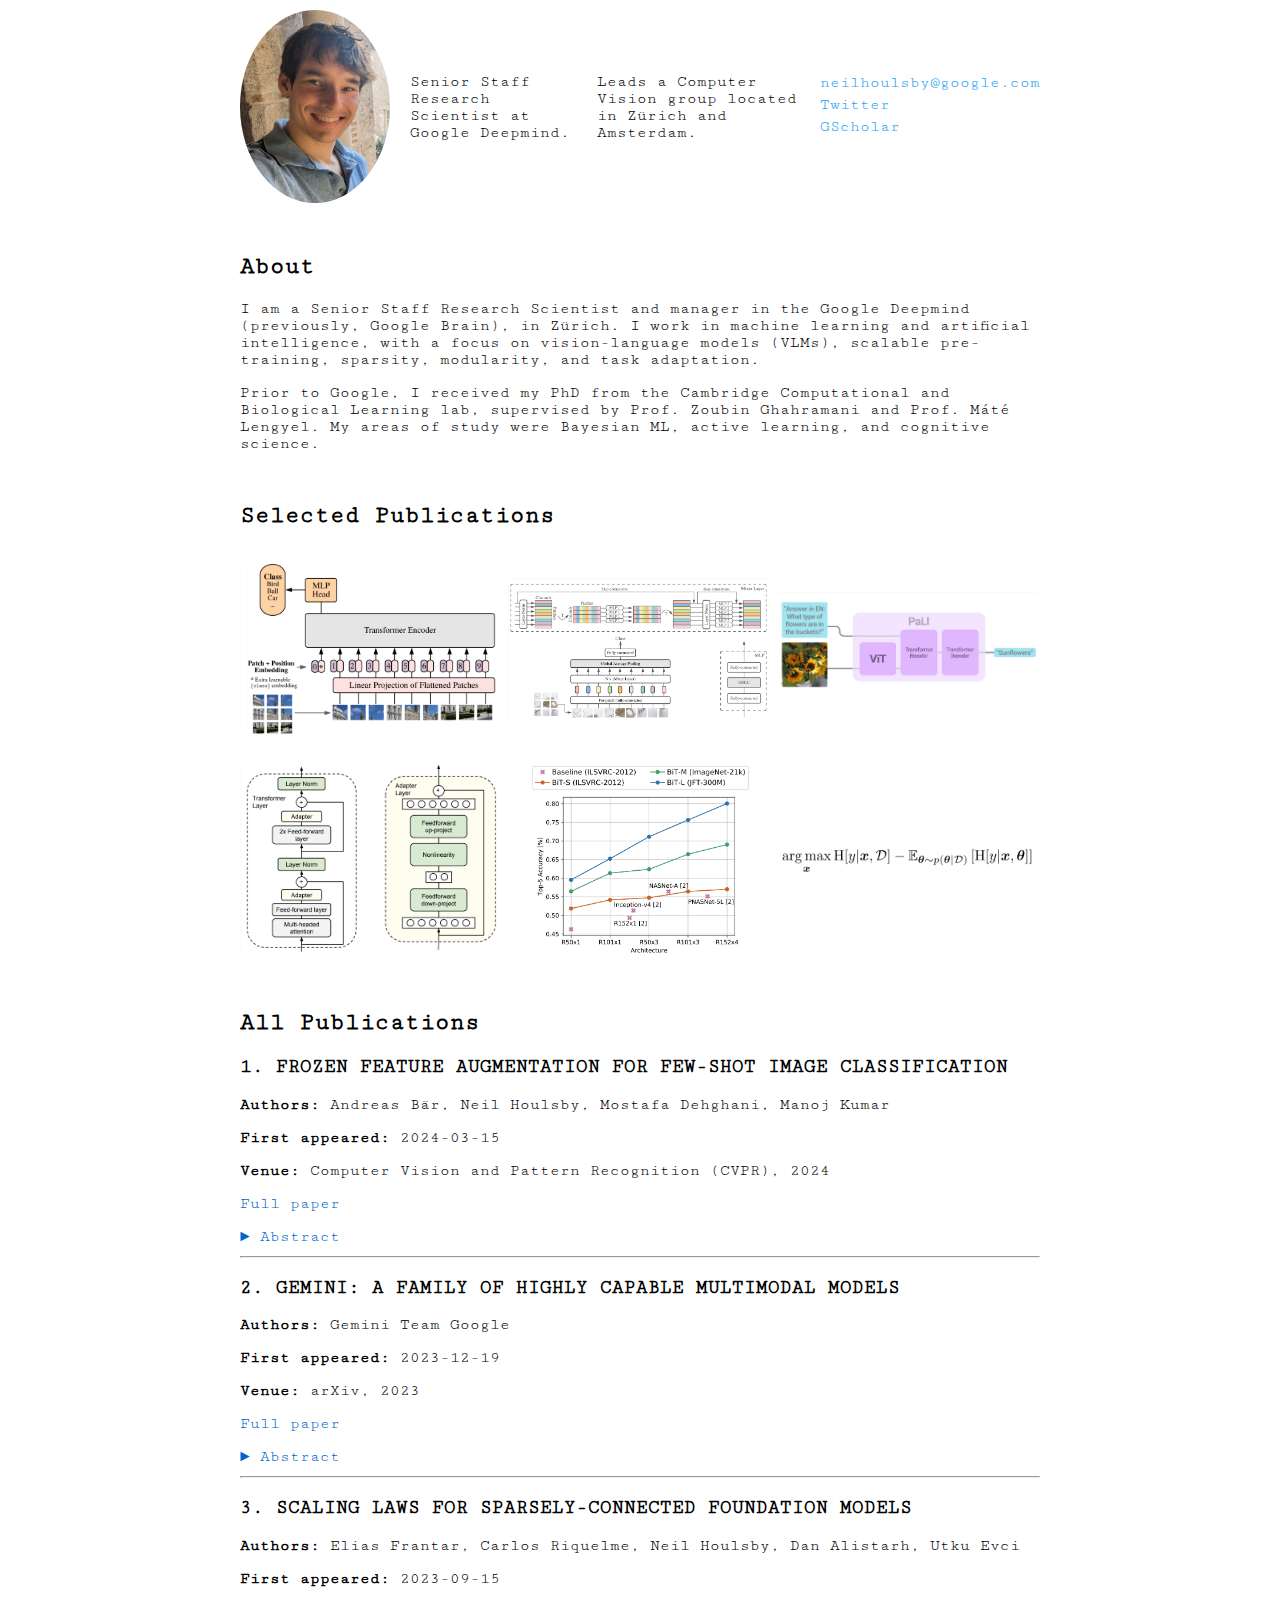
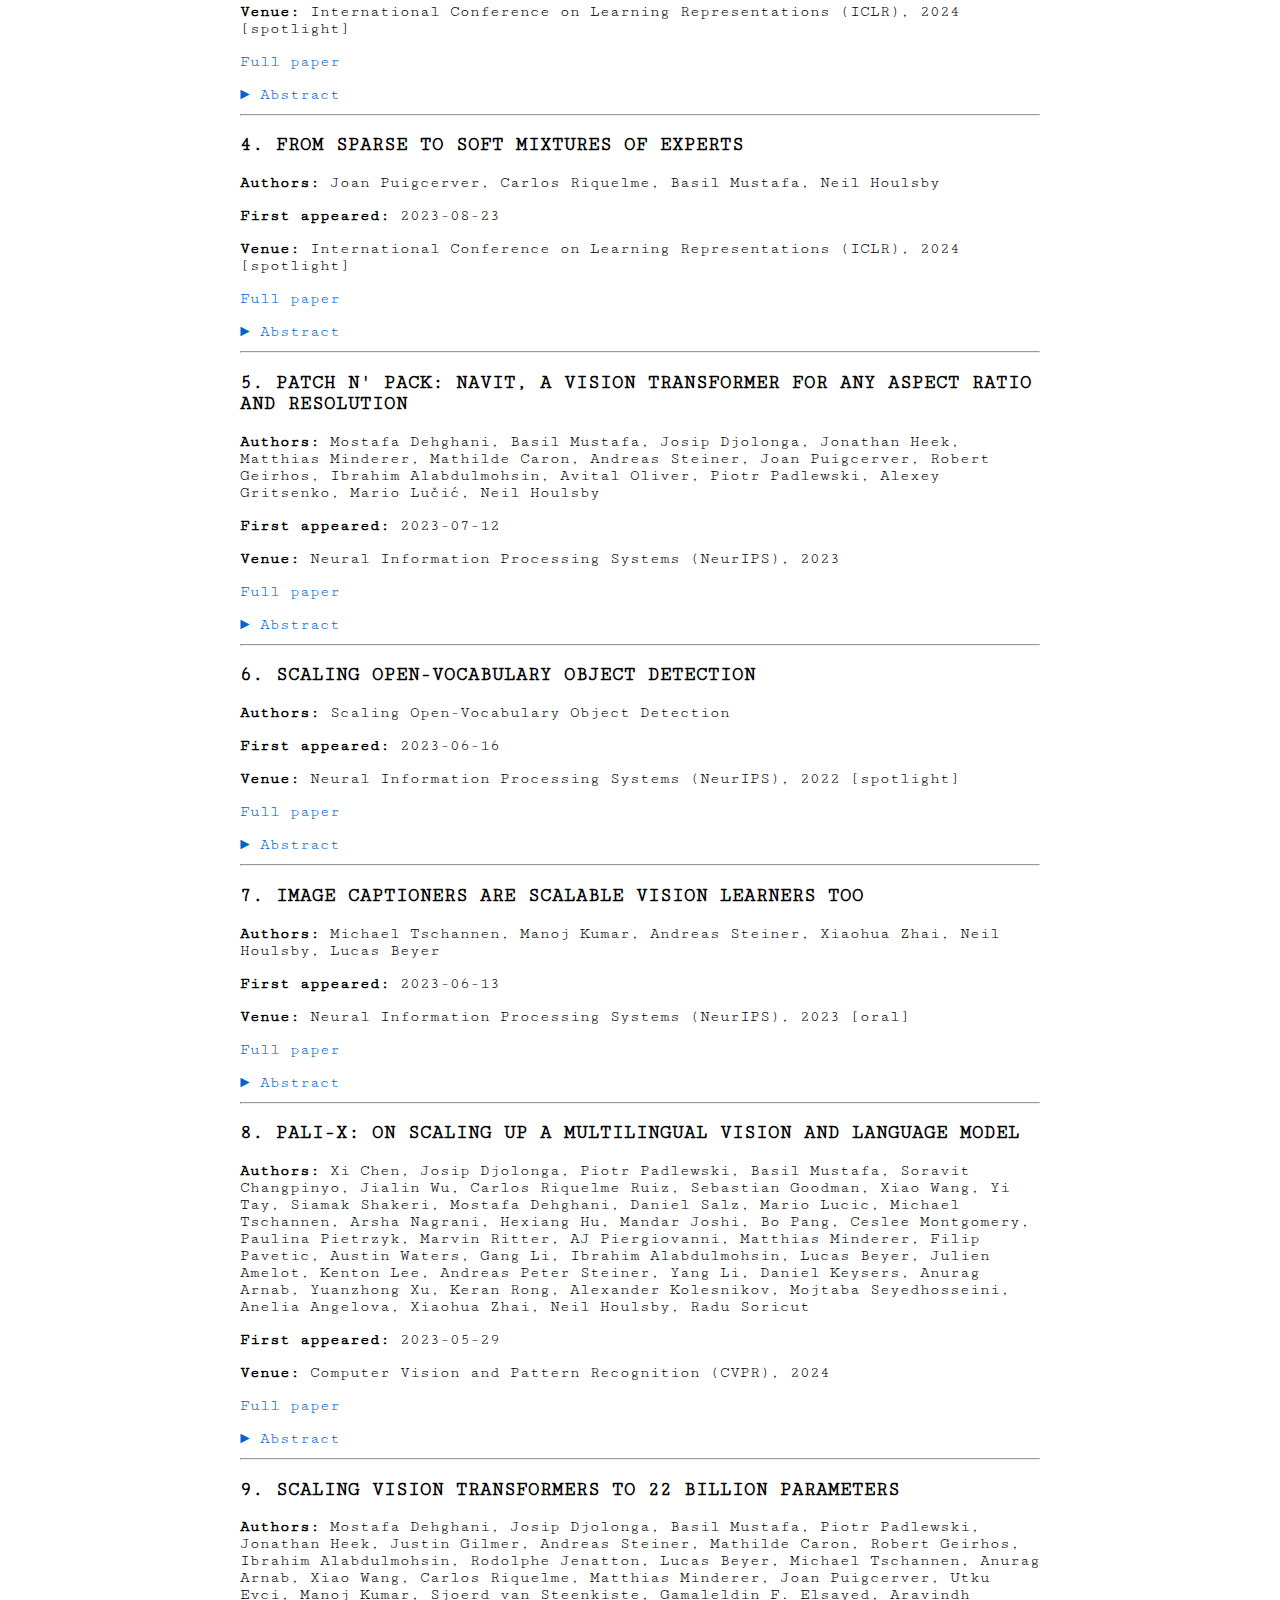
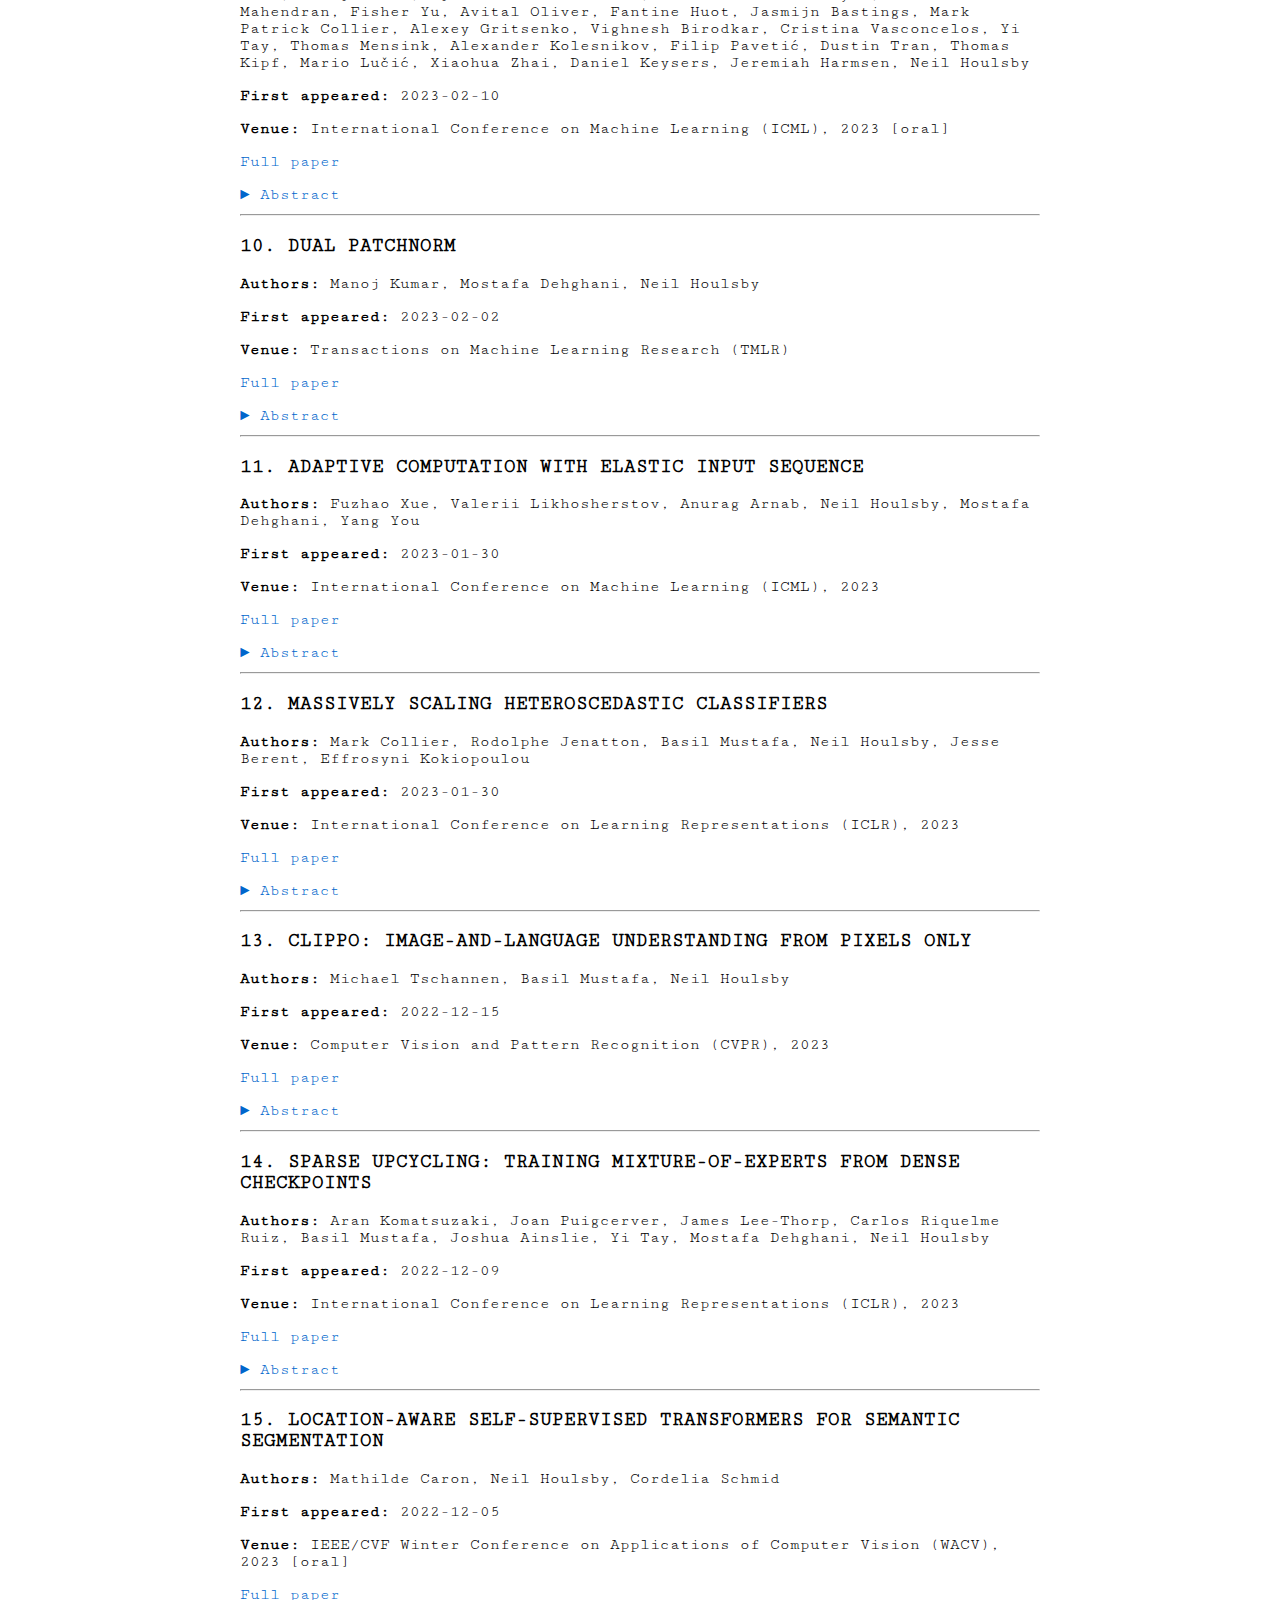
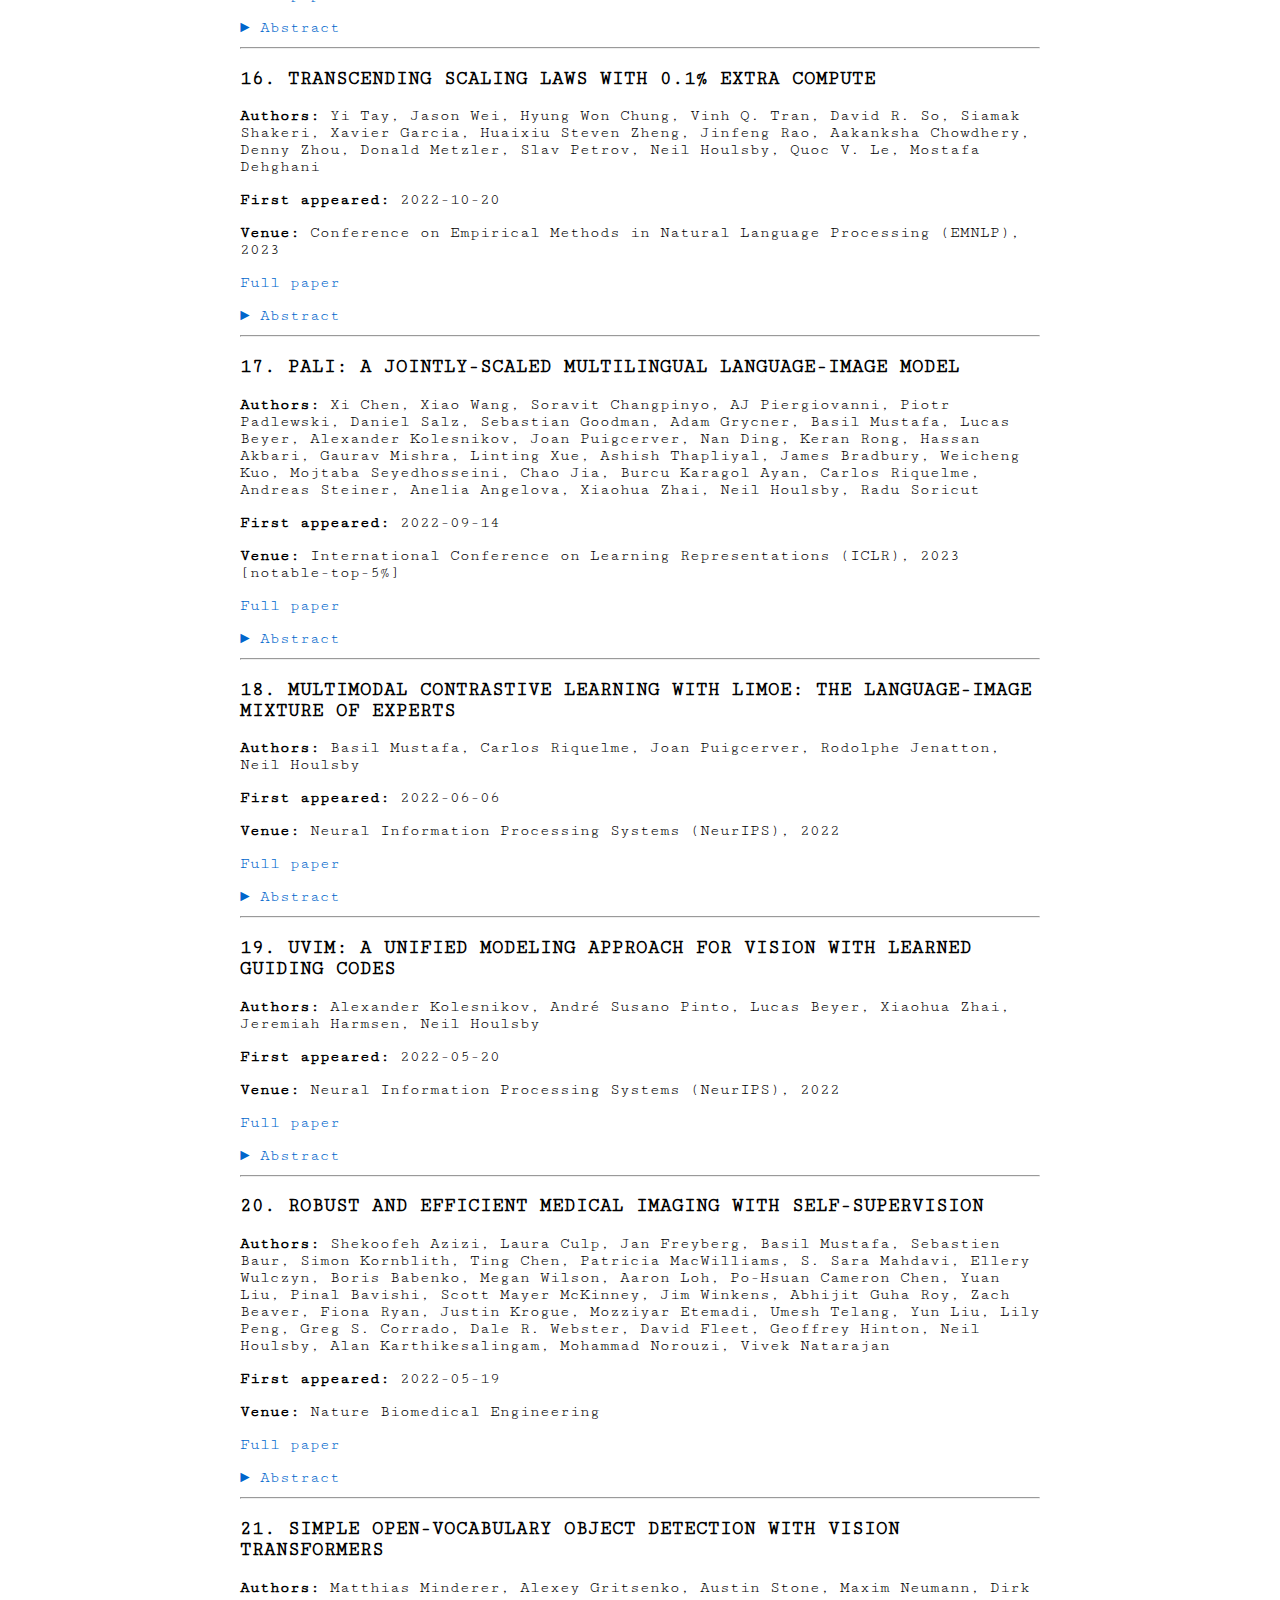
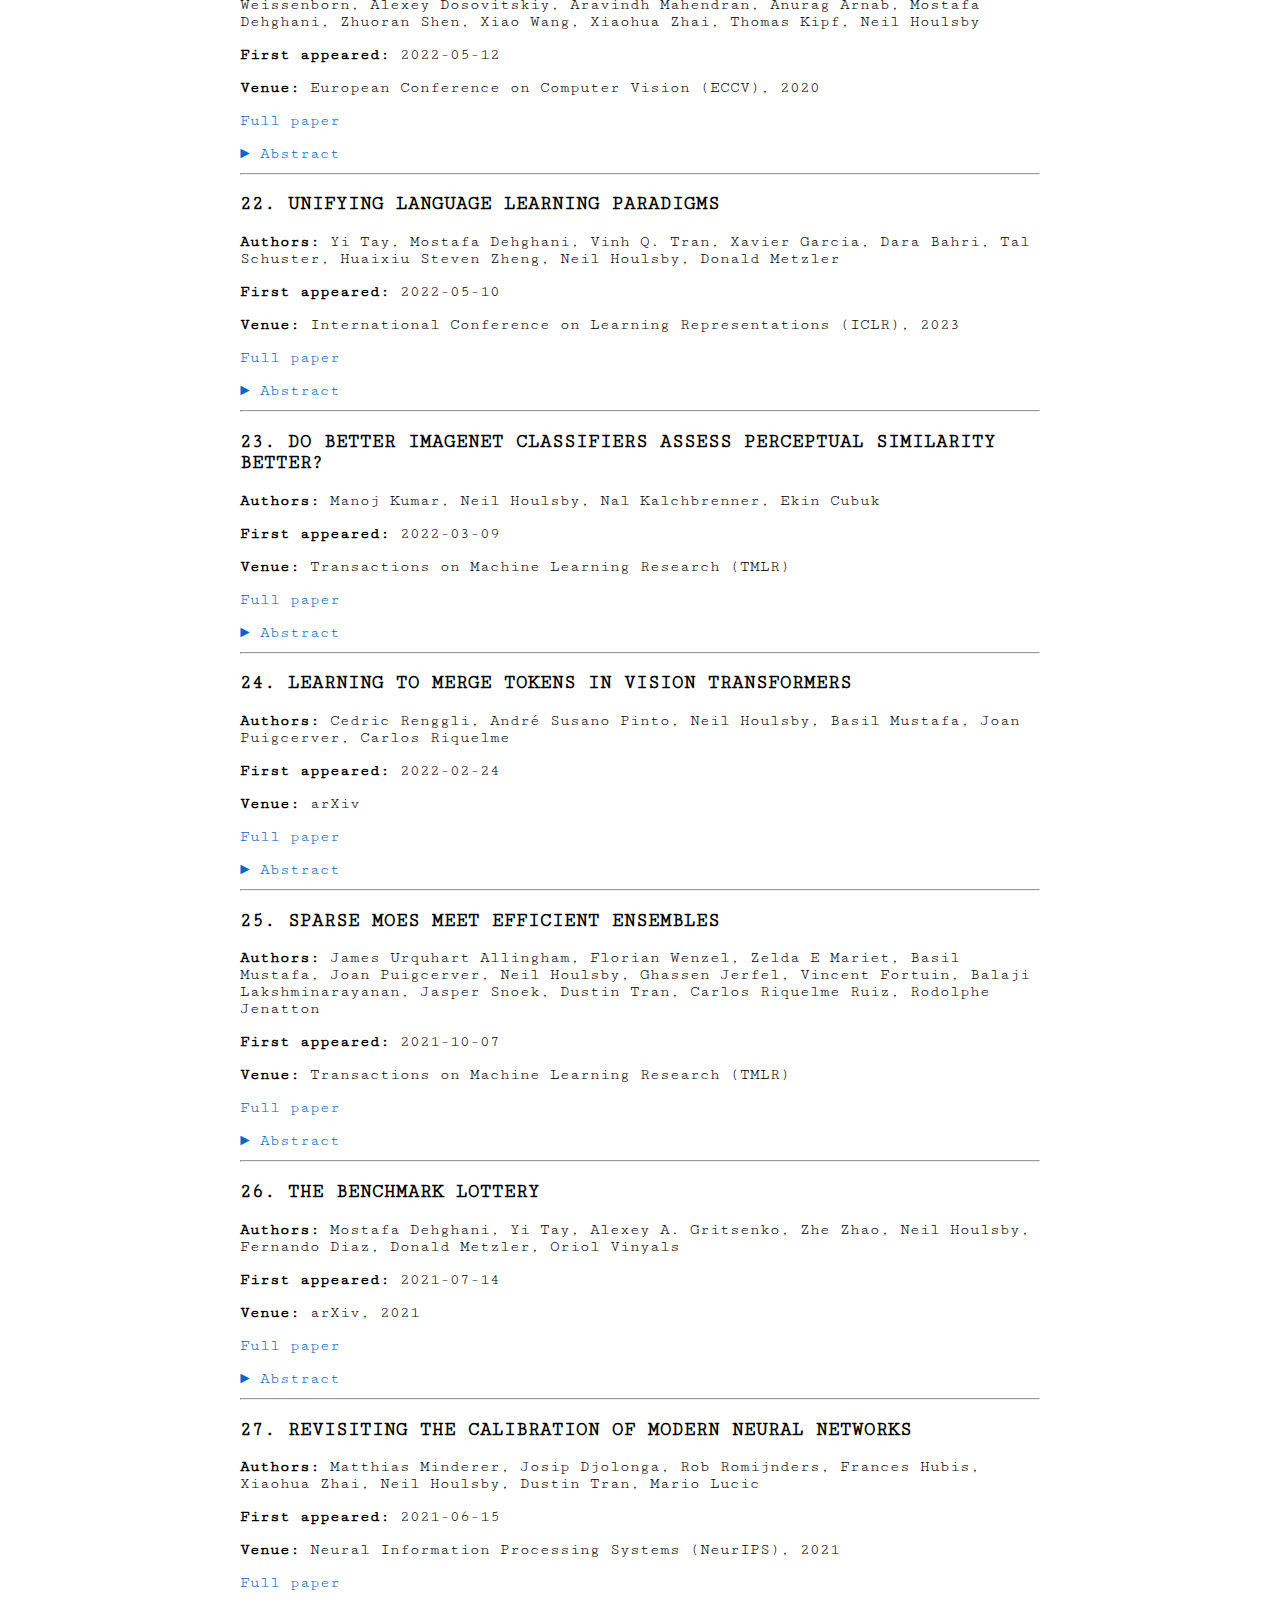
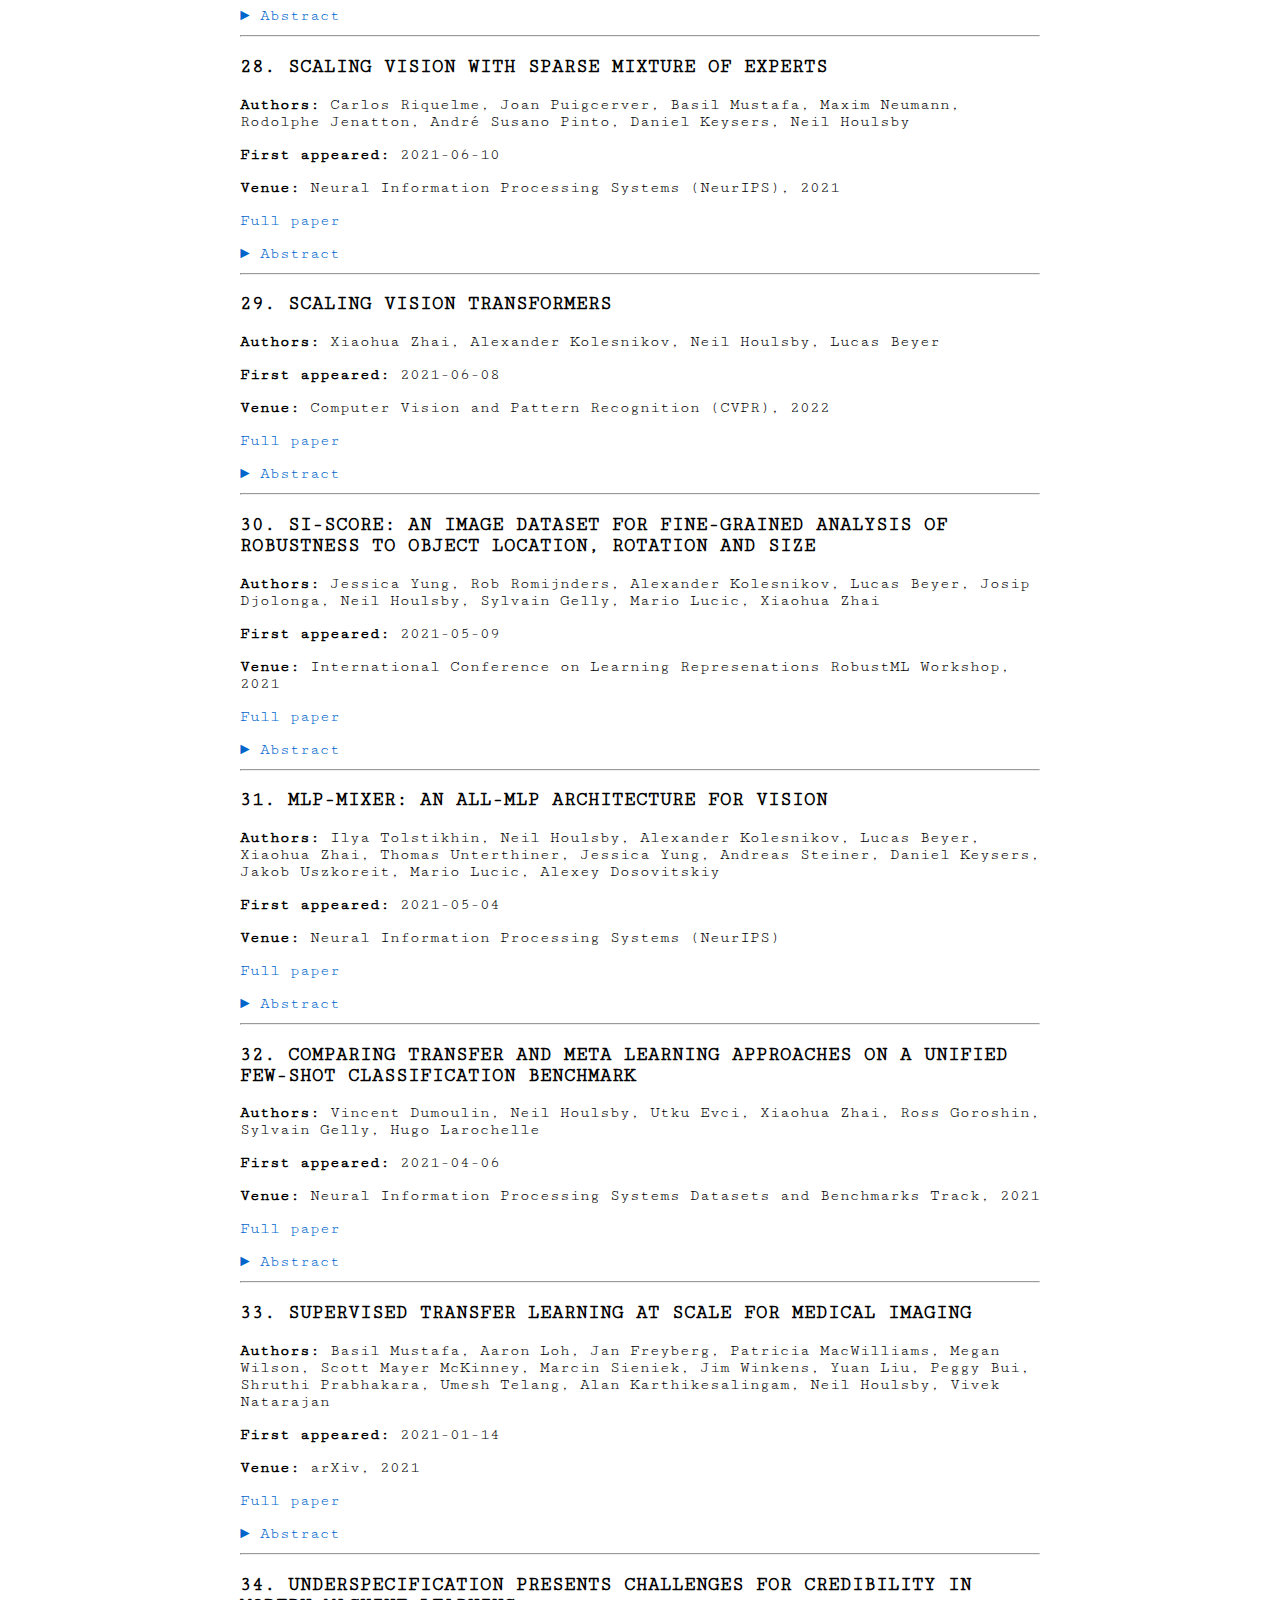
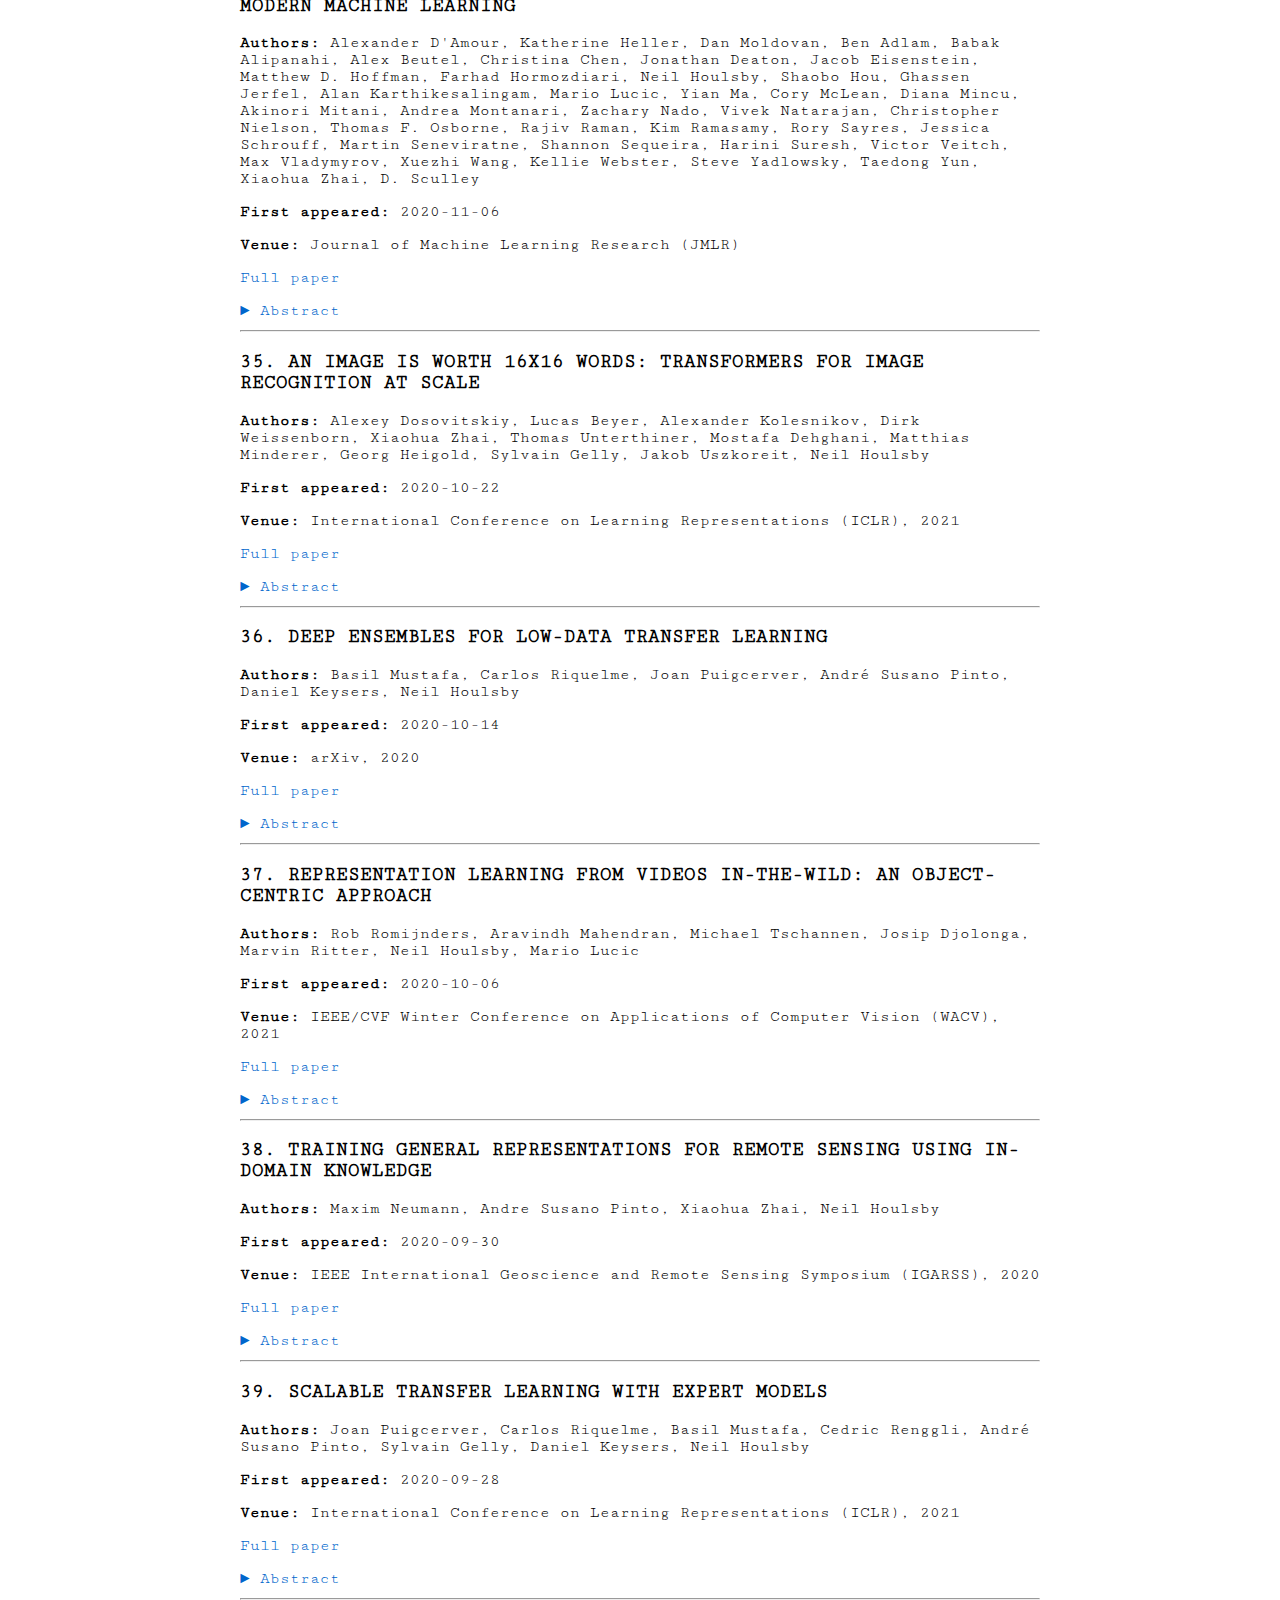
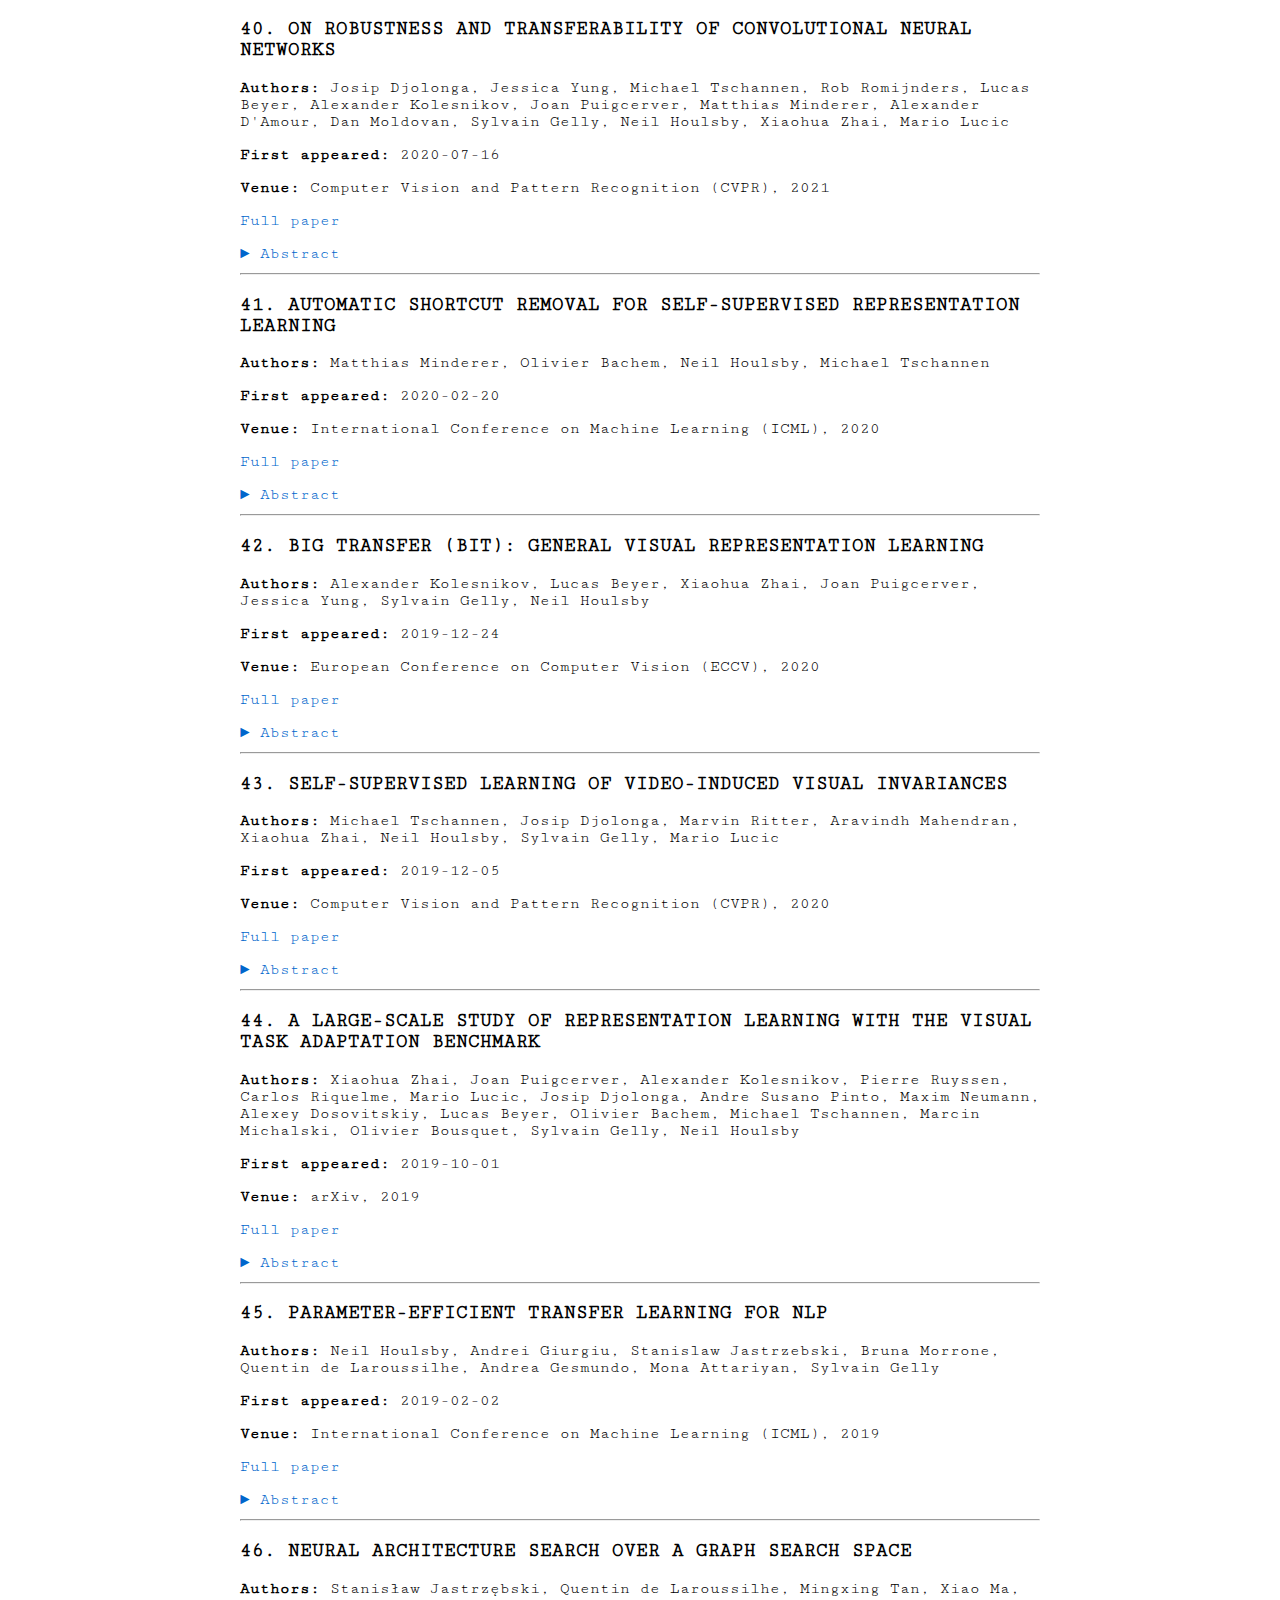
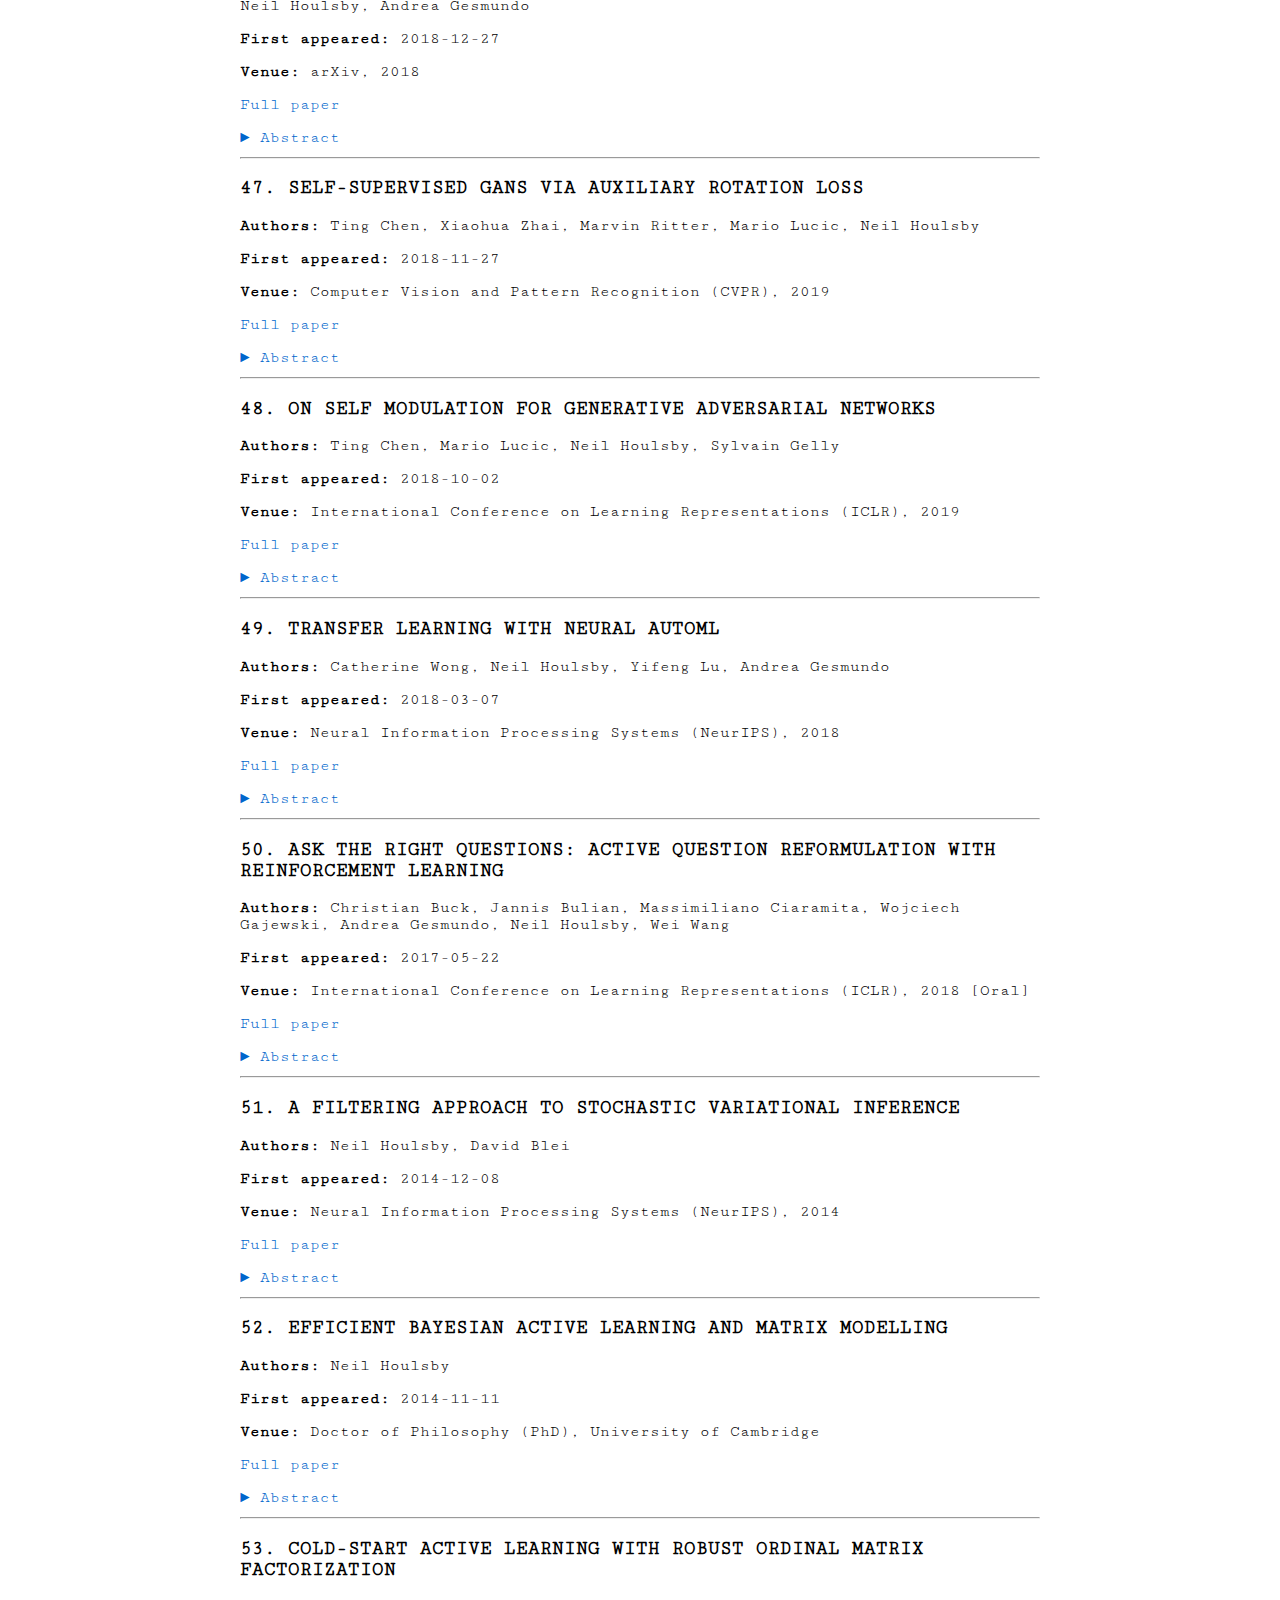
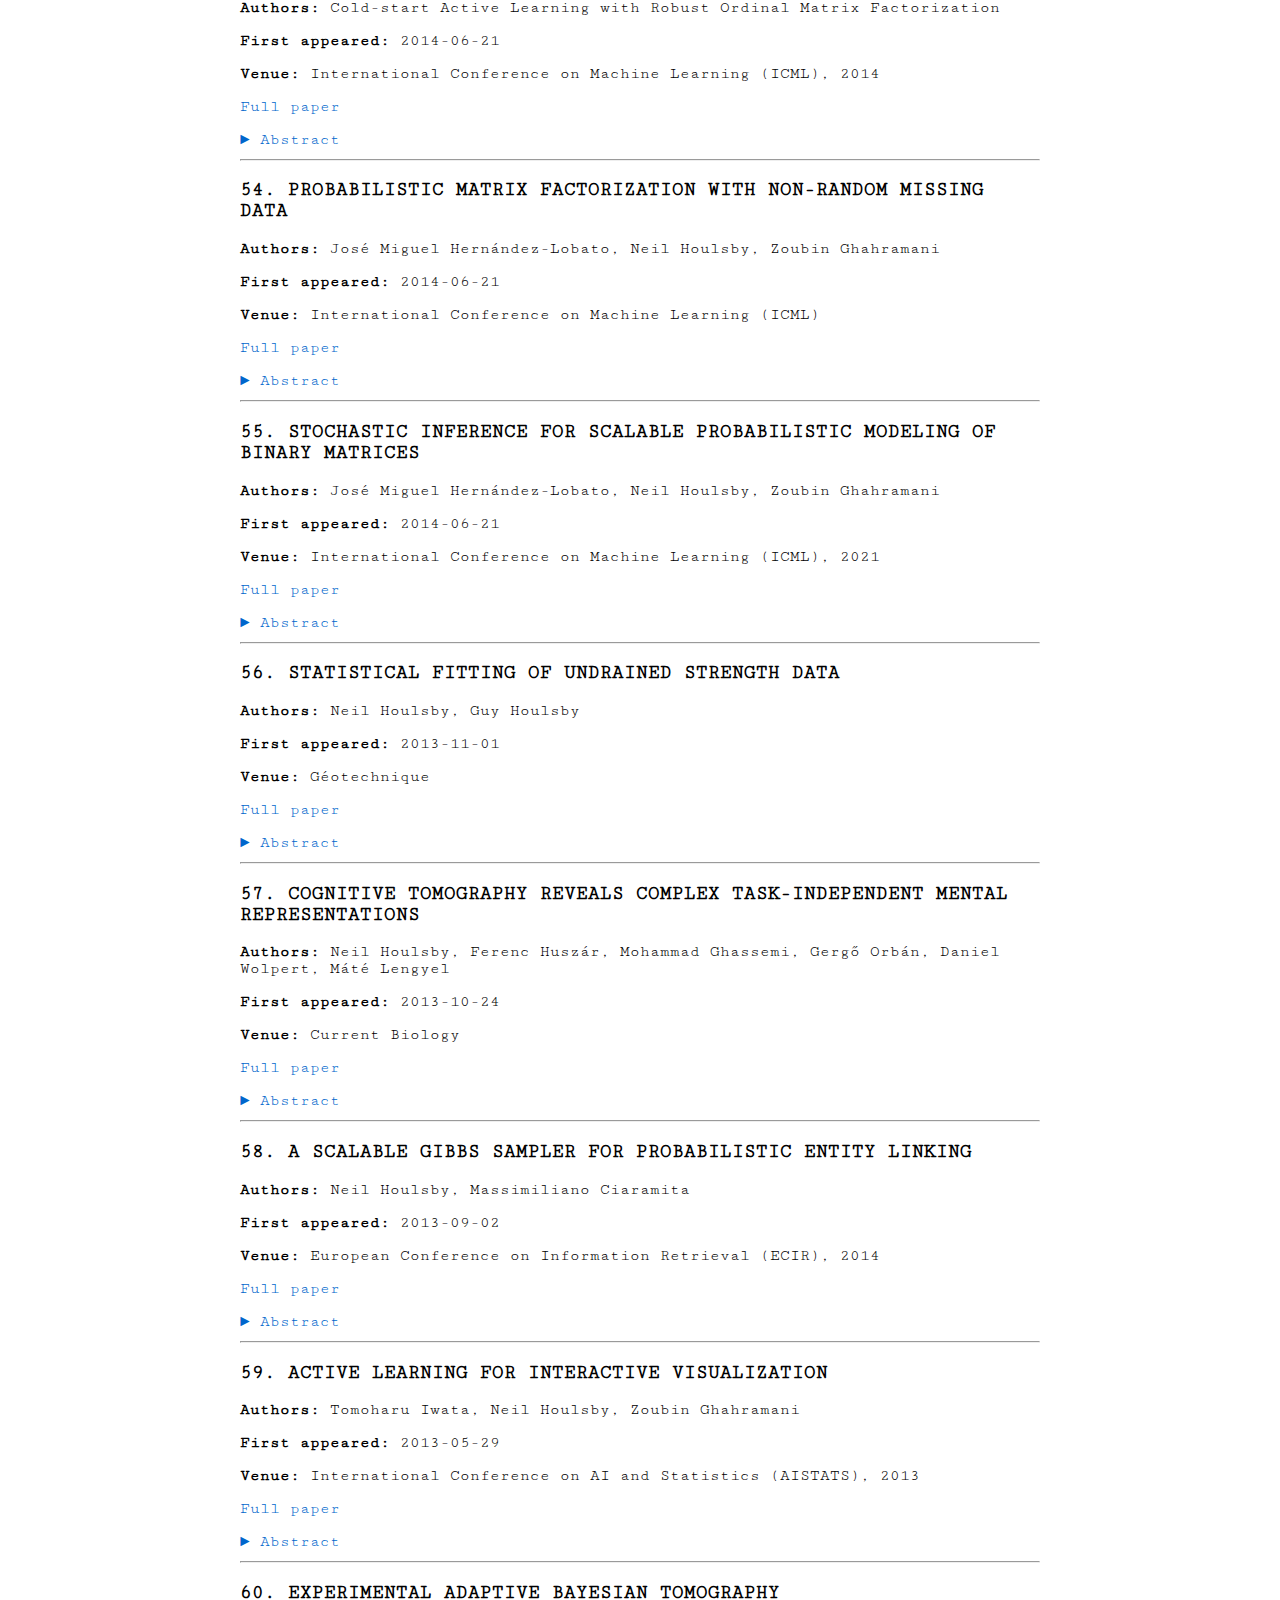
==== commit 501bf606: "latex paper script, paper bugfixes" ====
--- a/index.html
+++ b/index.html
@@ -30,7 +30,7 @@
       <h2>About</h2>
       <p>I am a Senior Staff Research Scientist and manager in the Google Deepmind (previously, Google Brain), in Zürich. 
 I work in machine learning and artificial intelligence, with a focus on vision-language models (VLMs), scalable pre-training, sparsity, modularity, and task adaptation.</p>
-<p>Prior to Google, I received my PhD from the Cambridge Computational and Biological Learning lab, supervised by Zoubin Ghahramani and Máté Lengyel. My areas of study were Bayesian ML, active learning, and cognitive science.</p>
+<p>Prior to Google, I received my PhD from the Cambridge Computational and Biological Learning lab, supervised by Prof. Zoubin Ghahramani and Prof. Máté Lengyel. My areas of study were Bayesian ML, active learning, and cognitive science.</p>
     </article>
 
 
@@ -103,7 +103,7 @@
   <h3 class="all-caps">2. Gemini: A Family of Highly Capable Multimodal Models</h3>
   <p><strong>Authors:</strong> Gemini Team Google</p>
   <p><strong>First appeared:</strong> 2023-12-19</p>
-  <p><strong>Venue:</strong> arXiv</p>
+  <p><strong>Venue:</strong> arXiv, 2023</p>
   <p><a href="https://arxiv.org/abs/2312.11805" target="_blank">Full paper</a></p>
   <div class="abstract-toggle" onclick="toggleAbstract(this)">
     <span class="arrow">&#x25BA;</span> Abstract
@@ -285,7 +285,7 @@
   <h3 class="all-caps">16. Transcending Scaling Laws with 0.1% Extra Compute</h3>
   <p><strong>Authors:</strong> Yi Tay, Jason Wei, Hyung Won Chung, Vinh Q. Tran, David R. So, Siamak Shakeri, Xavier Garcia, Huaixiu Steven Zheng, Jinfeng Rao, Aakanksha Chowdhery, Denny Zhou, Donald Metzler, Slav Petrov, Neil Houlsby, Quoc V. Le, Mostafa Dehghani</p>
   <p><strong>First appeared:</strong> 2022-10-20</p>
-  <p><strong>Venue:</strong> IEEE/CVF Winter Conference on Applications of Computer Vision (WACV), 2021</p>
+  <p><strong>Venue:</strong> Conference on Empirical Methods in Natural Language Processing (EMNLP), 2023</p>
   <p><a href="https://arxiv.org/abs/2010.02808" target="_blank">Full paper</a></p>
   <div class="abstract-toggle" onclick="toggleAbstract(this)">
     <span class="arrow">&#x25BA;</span> Abstract
@@ -415,7 +415,7 @@
   <h3 class="all-caps">26. The Benchmark Lottery</h3>
   <p><strong>Authors:</strong> Mostafa Dehghani, Yi Tay, Alexey A. Gritsenko, Zhe Zhao, Neil Houlsby, Fernando Diaz, Donald Metzler, Oriol Vinyals</p>
   <p><strong>First appeared:</strong> 2021-07-14</p>
-  <p><strong>Venue:</strong> arXiv</p>
+  <p><strong>Venue:</strong> arXiv, 2021</p>
   <p><a href="https://arxiv.org/abs/2107.07002" target="_blank">Full paper</a></p>
   <div class="abstract-toggle" onclick="toggleAbstract(this)">
     <span class="arrow">&#x25BA;</span> Abstract
@@ -506,7 +506,7 @@
   <h3 class="all-caps">33. Supervised Transfer Learning at Scale for Medical Imaging</h3>
   <p><strong>Authors:</strong> Basil Mustafa, Aaron Loh, Jan Freyberg, Patricia MacWilliams, Megan Wilson, Scott Mayer McKinney, Marcin Sieniek, Jim Winkens, Yuan Liu, Peggy Bui, Shruthi Prabhakara, Umesh Telang, Alan Karthikesalingam, Neil Houlsby, Vivek Natarajan</p>
   <p><strong>First appeared:</strong> 2021-01-14</p>
-  <p><strong>Venue:</strong> arXiv</p>
+  <p><strong>Venue:</strong> arXiv, 2021</p>
   <p><a href="https://arxiv.org/abs/2101.05913" target="_blank">Full paper</a></p>
   <div class="abstract-toggle" onclick="toggleAbstract(this)">
     <span class="arrow">&#x25BA;</span> Abstract
@@ -545,7 +545,7 @@
   <h3 class="all-caps">36. Deep Ensembles for Low-Data Transfer Learning</h3>
   <p><strong>Authors:</strong> Basil Mustafa, Carlos Riquelme, Joan Puigcerver, André Susano Pinto, Daniel Keysers, Neil Houlsby</p>
   <p><strong>First appeared:</strong> 2020-10-14</p>
-  <p><strong>Venue:</strong> arXiv</p>
+  <p><strong>Venue:</strong> arXiv, 2020</p>
   <p><a href="https://arxiv.org/abs/2010.06866" target="_blank">Full paper</a></p>
   <div class="abstract-toggle" onclick="toggleAbstract(this)">
     <span class="arrow">&#x25BA;</span> Abstract
@@ -649,7 +649,7 @@
   <h3 class="all-caps">44. A Large-scale Study of Representation Learning with the Visual Task Adaptation Benchmark</h3>
   <p><strong>Authors:</strong> Xiaohua Zhai, Joan Puigcerver, Alexander Kolesnikov, Pierre Ruyssen, Carlos Riquelme, Mario Lucic, Josip Djolonga, Andre Susano Pinto, Maxim Neumann, Alexey Dosovitskiy, Lucas Beyer, Olivier Bachem, Michael Tschannen, Marcin Michalski, Olivier Bousquet, Sylvain Gelly, Neil Houlsby</p>
   <p><strong>First appeared:</strong> 2019-10-01</p>
-  <p><strong>Venue:</strong> arXiv</p>
+  <p><strong>Venue:</strong> arXiv, 2019</p>
   <p><a href="https://arxiv.org/abs/1910.04867" target="_blank">Full paper</a></p>
   <div class="abstract-toggle" onclick="toggleAbstract(this)">
     <span class="arrow">&#x25BA;</span> Abstract
@@ -676,7 +676,7 @@
   <h3 class="all-caps">46. Neural Architecture Search Over a Graph Search Space</h3>
   <p><strong>Authors:</strong> Stanisław Jastrzębski, Quentin de Laroussilhe, Mingxing Tan, Xiao Ma, Neil Houlsby, Andrea Gesmundo</p>
   <p><strong>First appeared:</strong> 2018-12-27</p>
-  <p><strong>Venue:</strong> arXiv</p>
+  <p><strong>Venue:</strong> arXiv, 2018</p>
   <p><a href="https://arxiv.org/abs/1812.10666" target="_blank">Full paper</a></p>
   <div class="abstract-toggle" onclick="toggleAbstract(this)">
     <span class="arrow">&#x25BA;</span> Abstract
@@ -917,7 +917,7 @@
   <h3 class="all-caps">63. Bayesian Active Learning for Classification and Preference Learning</h3>
   <p><strong>Authors:</strong> Neil Houlsby, Ferenc Huszár, Zoubin Ghahramani, Máté Lengyel</p>
   <p><strong>First appeared:</strong> 2011-12-24</p>
-  <p><strong>Venue:</strong> arXiv</p>
+  <p><strong>Venue:</strong> arXiv, 2011</p>
   <p><a href="https://arxiv.org/abs/1112.5745" target="_blank">Full paper</a></p>
   <div class="abstract-toggle" onclick="toggleAbstract(this)">
     <span class="arrow">&#x25BA;</span> Abstract
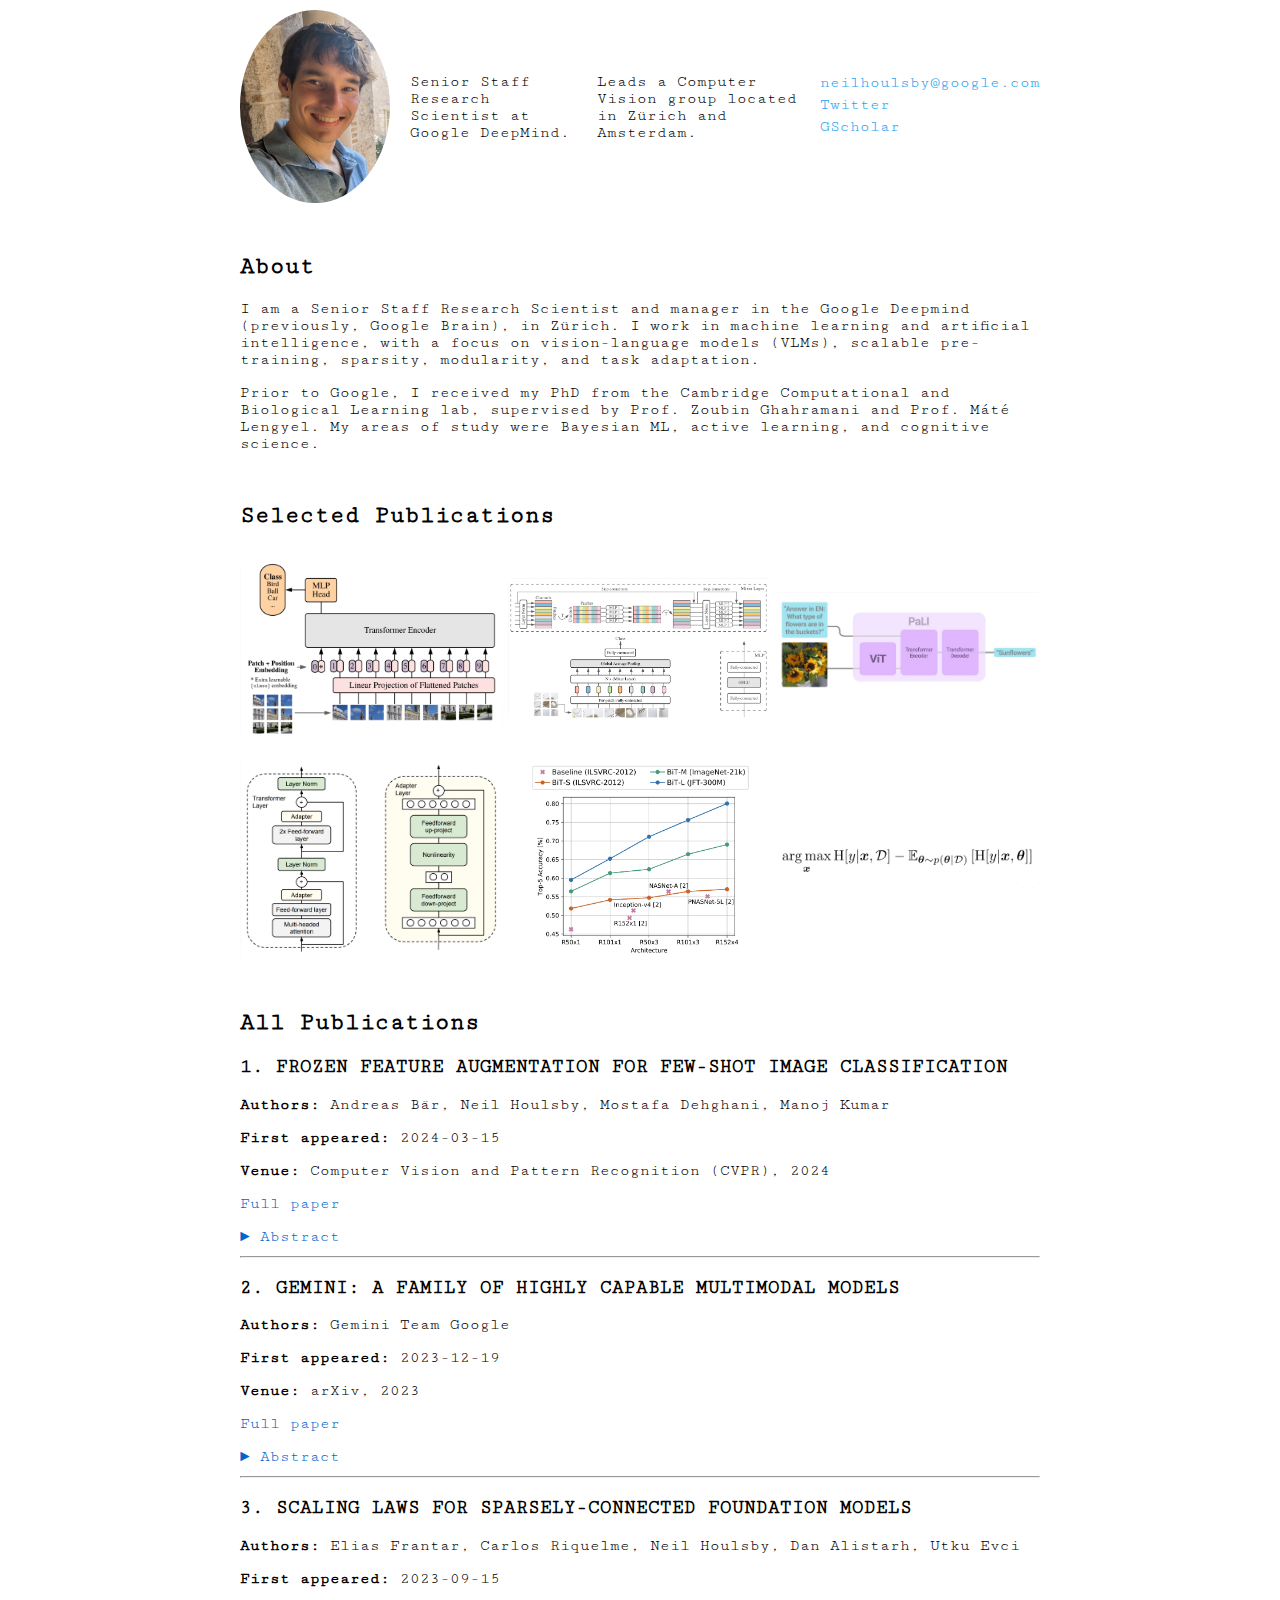
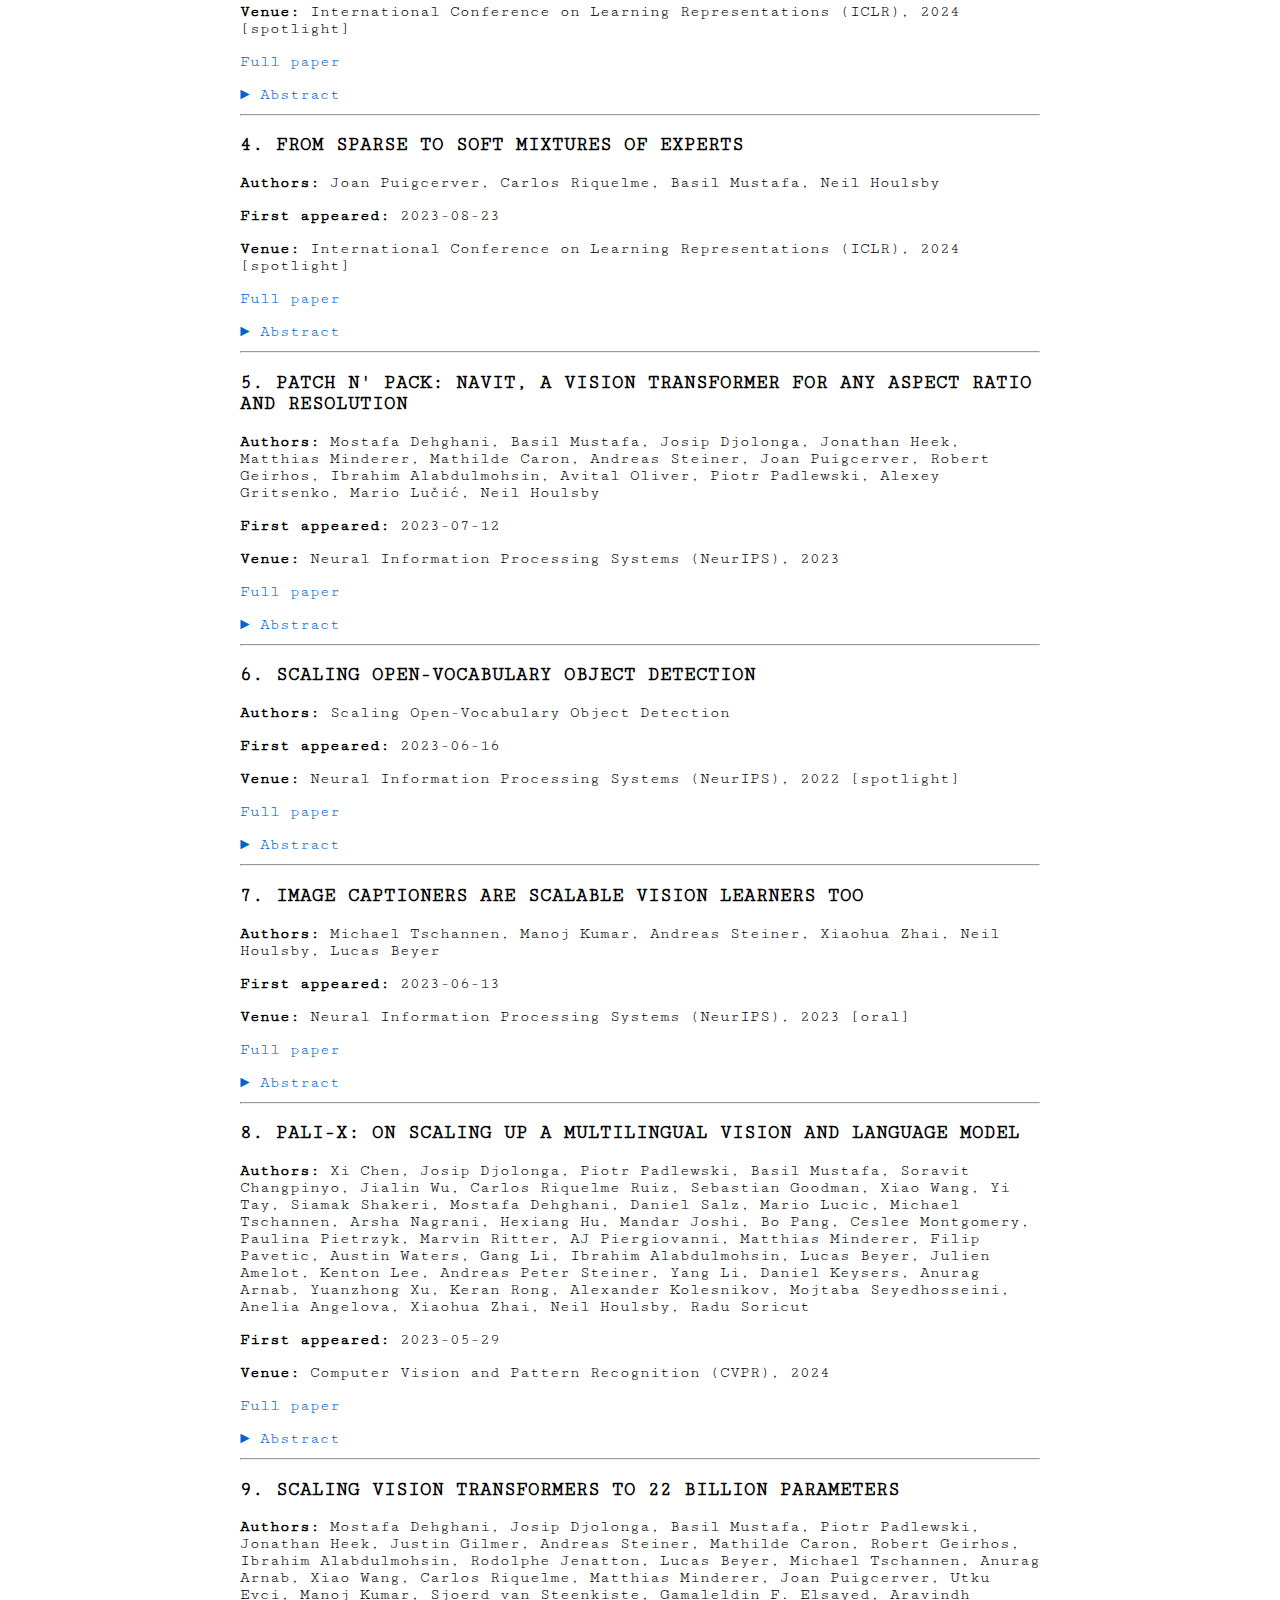
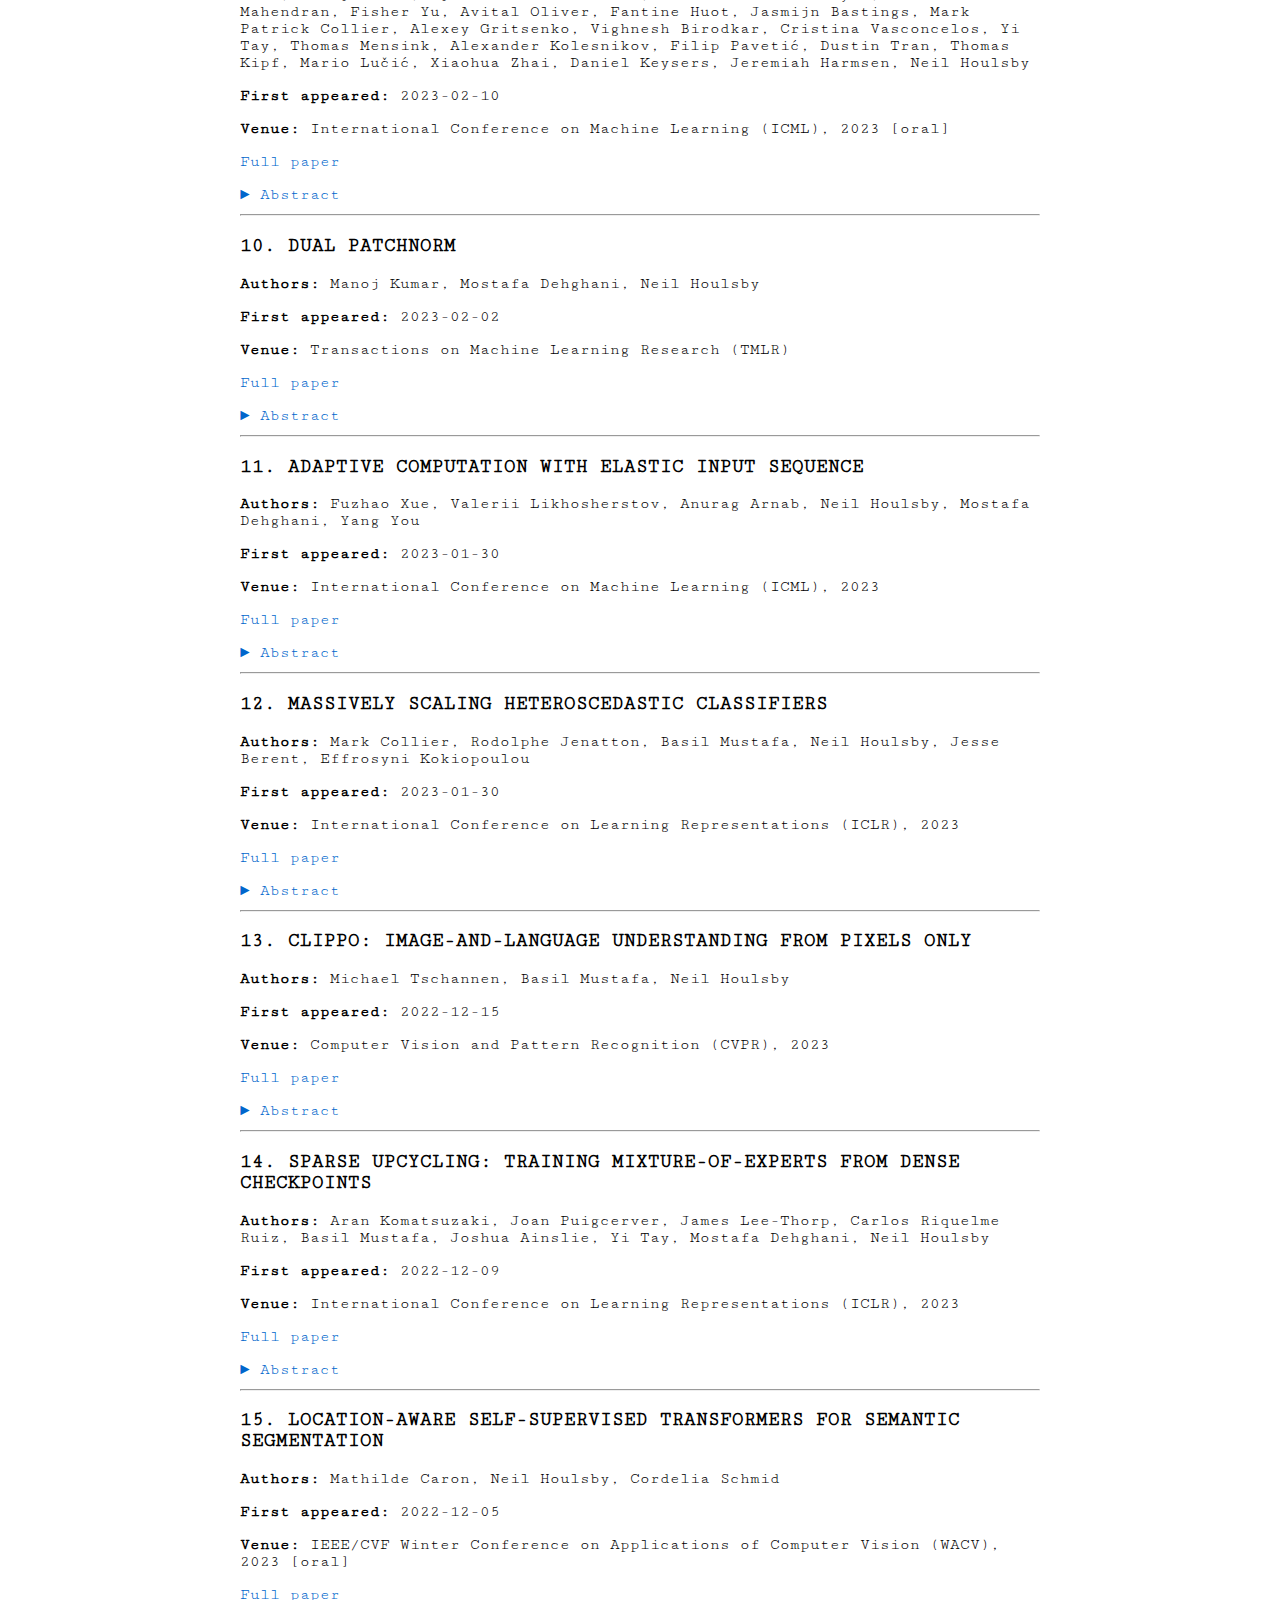
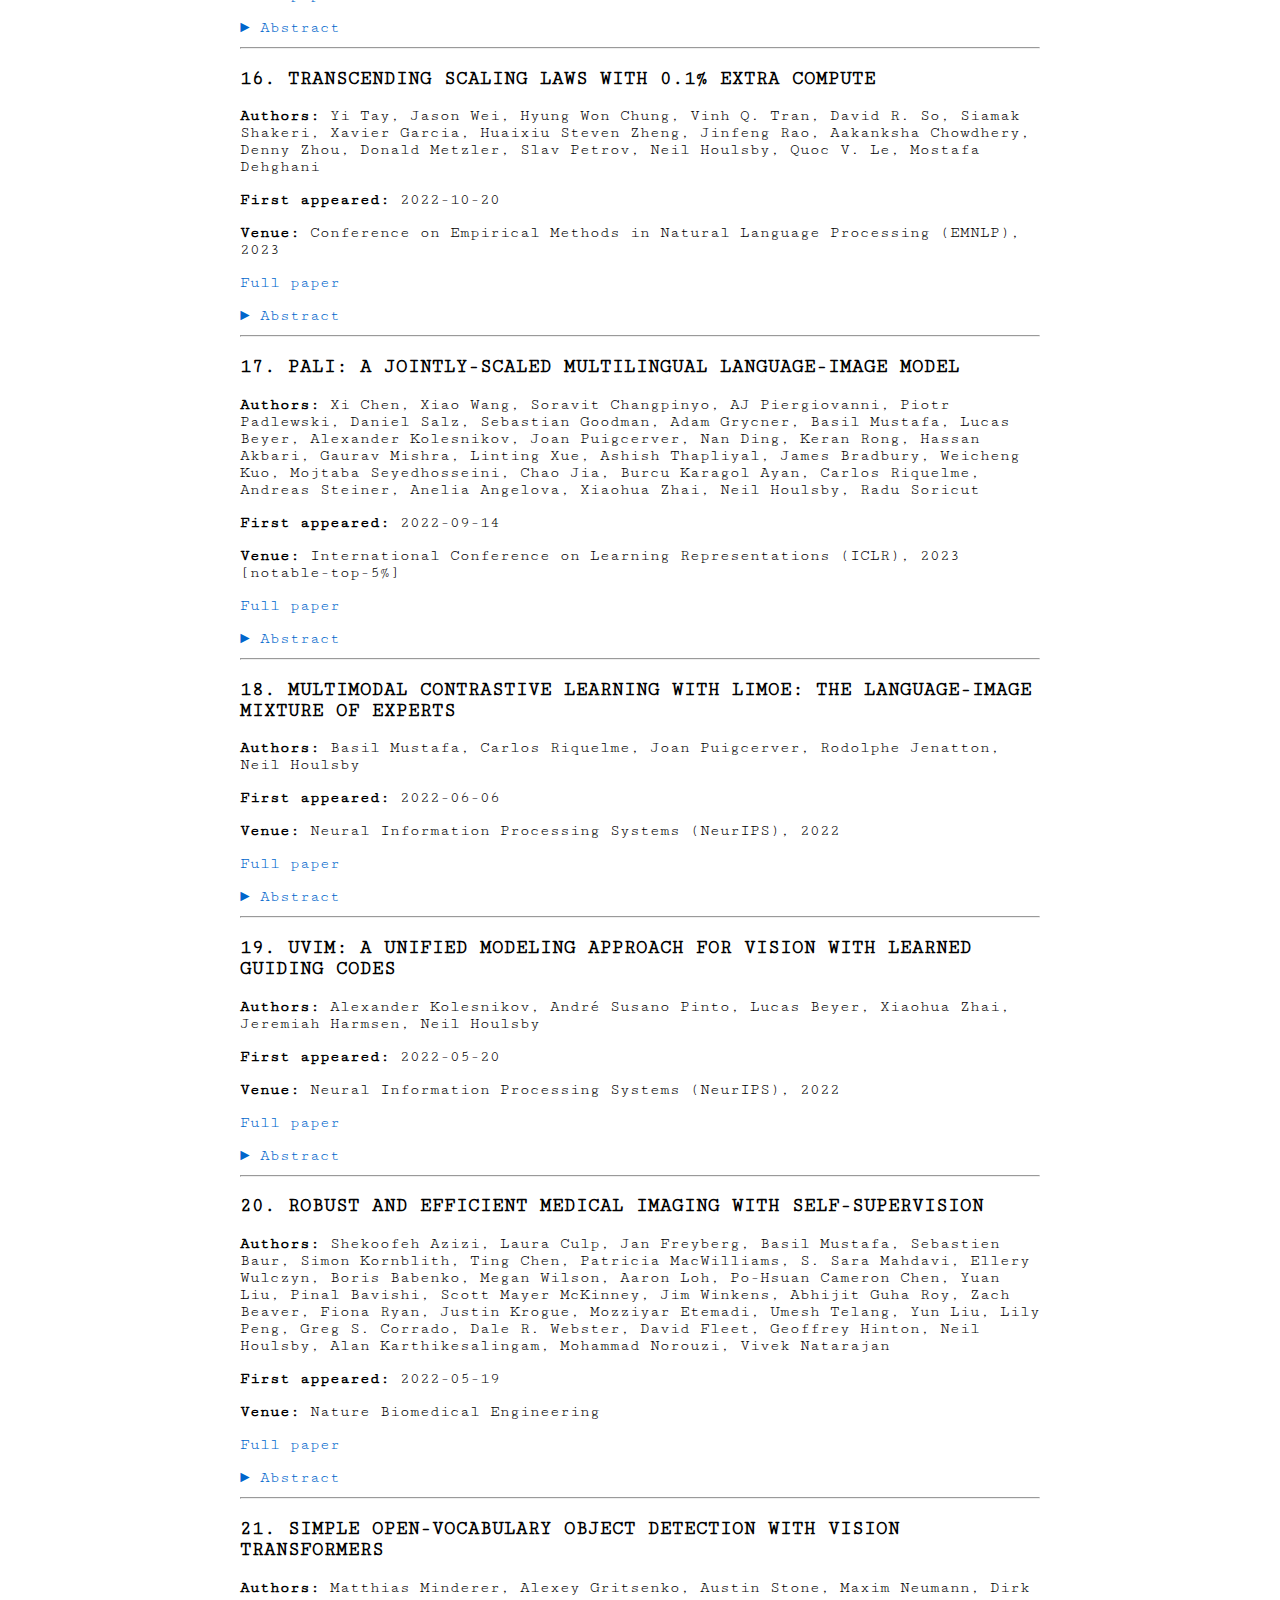
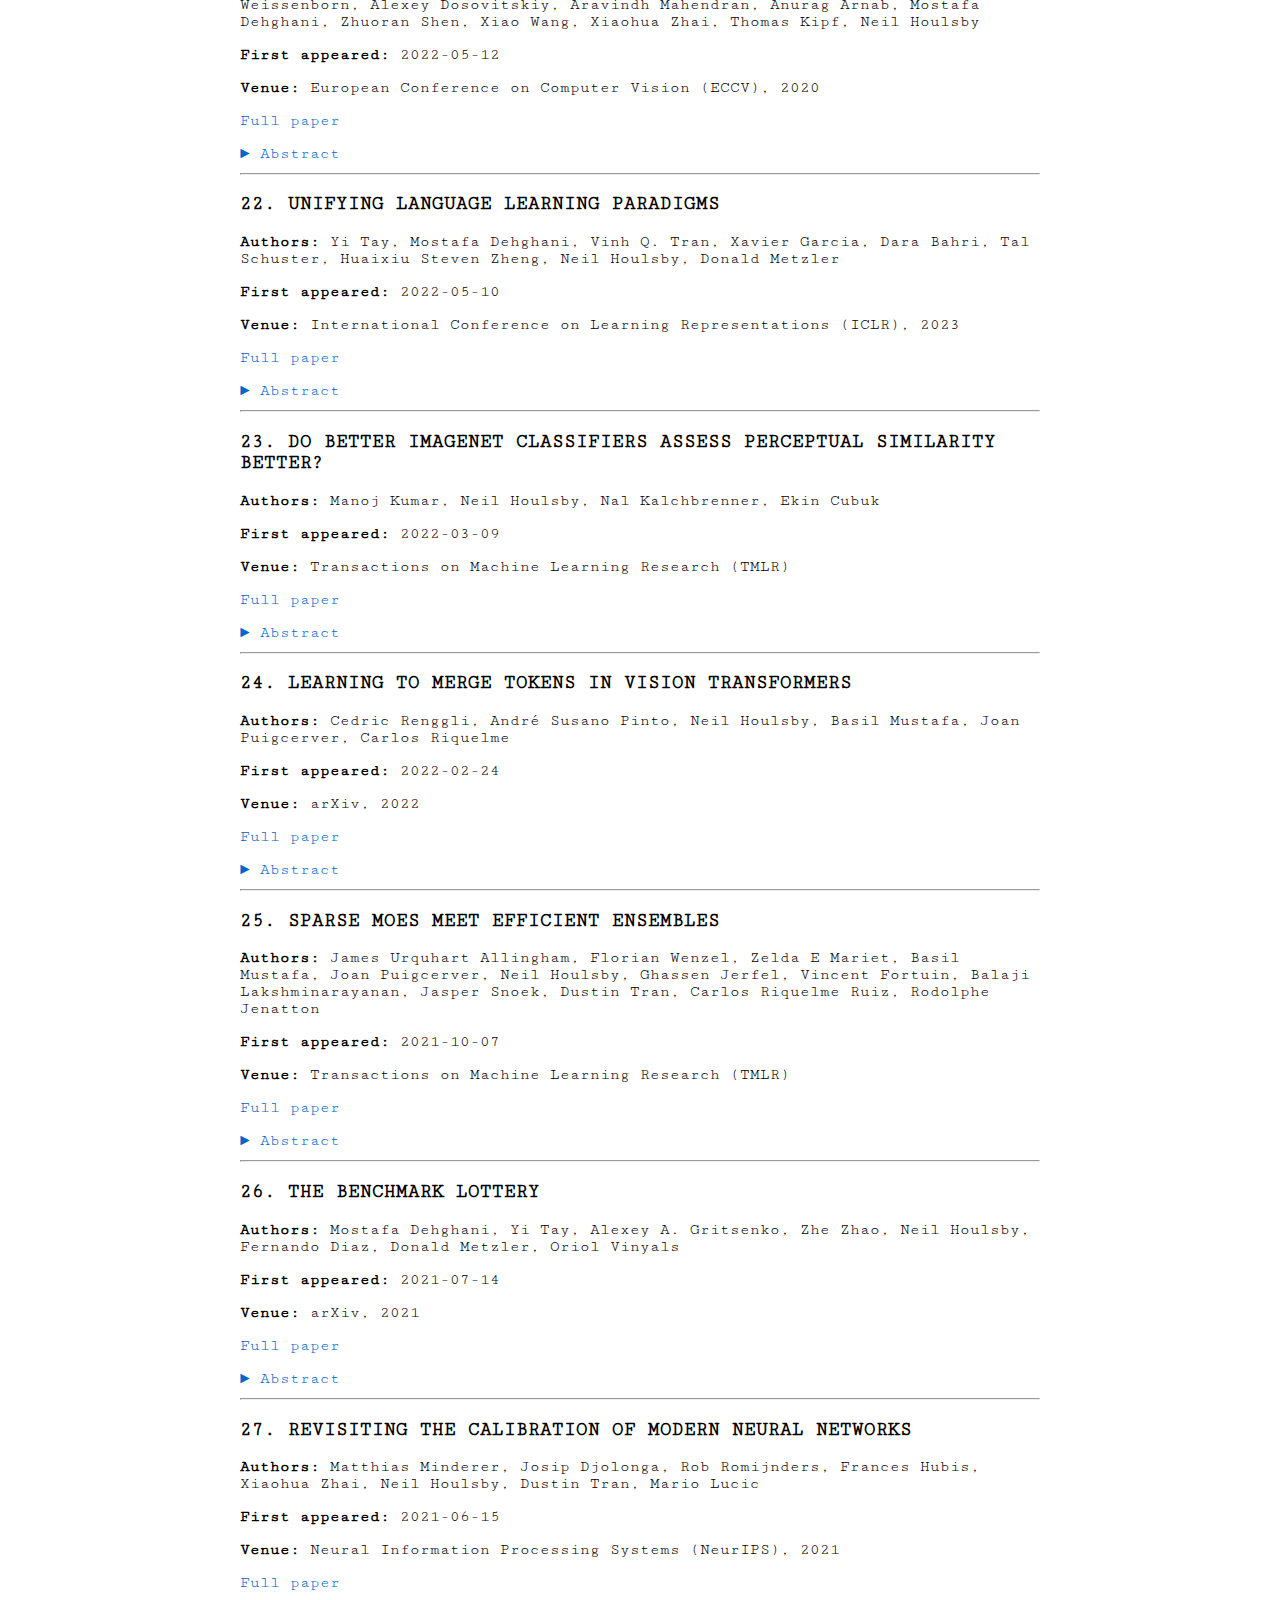
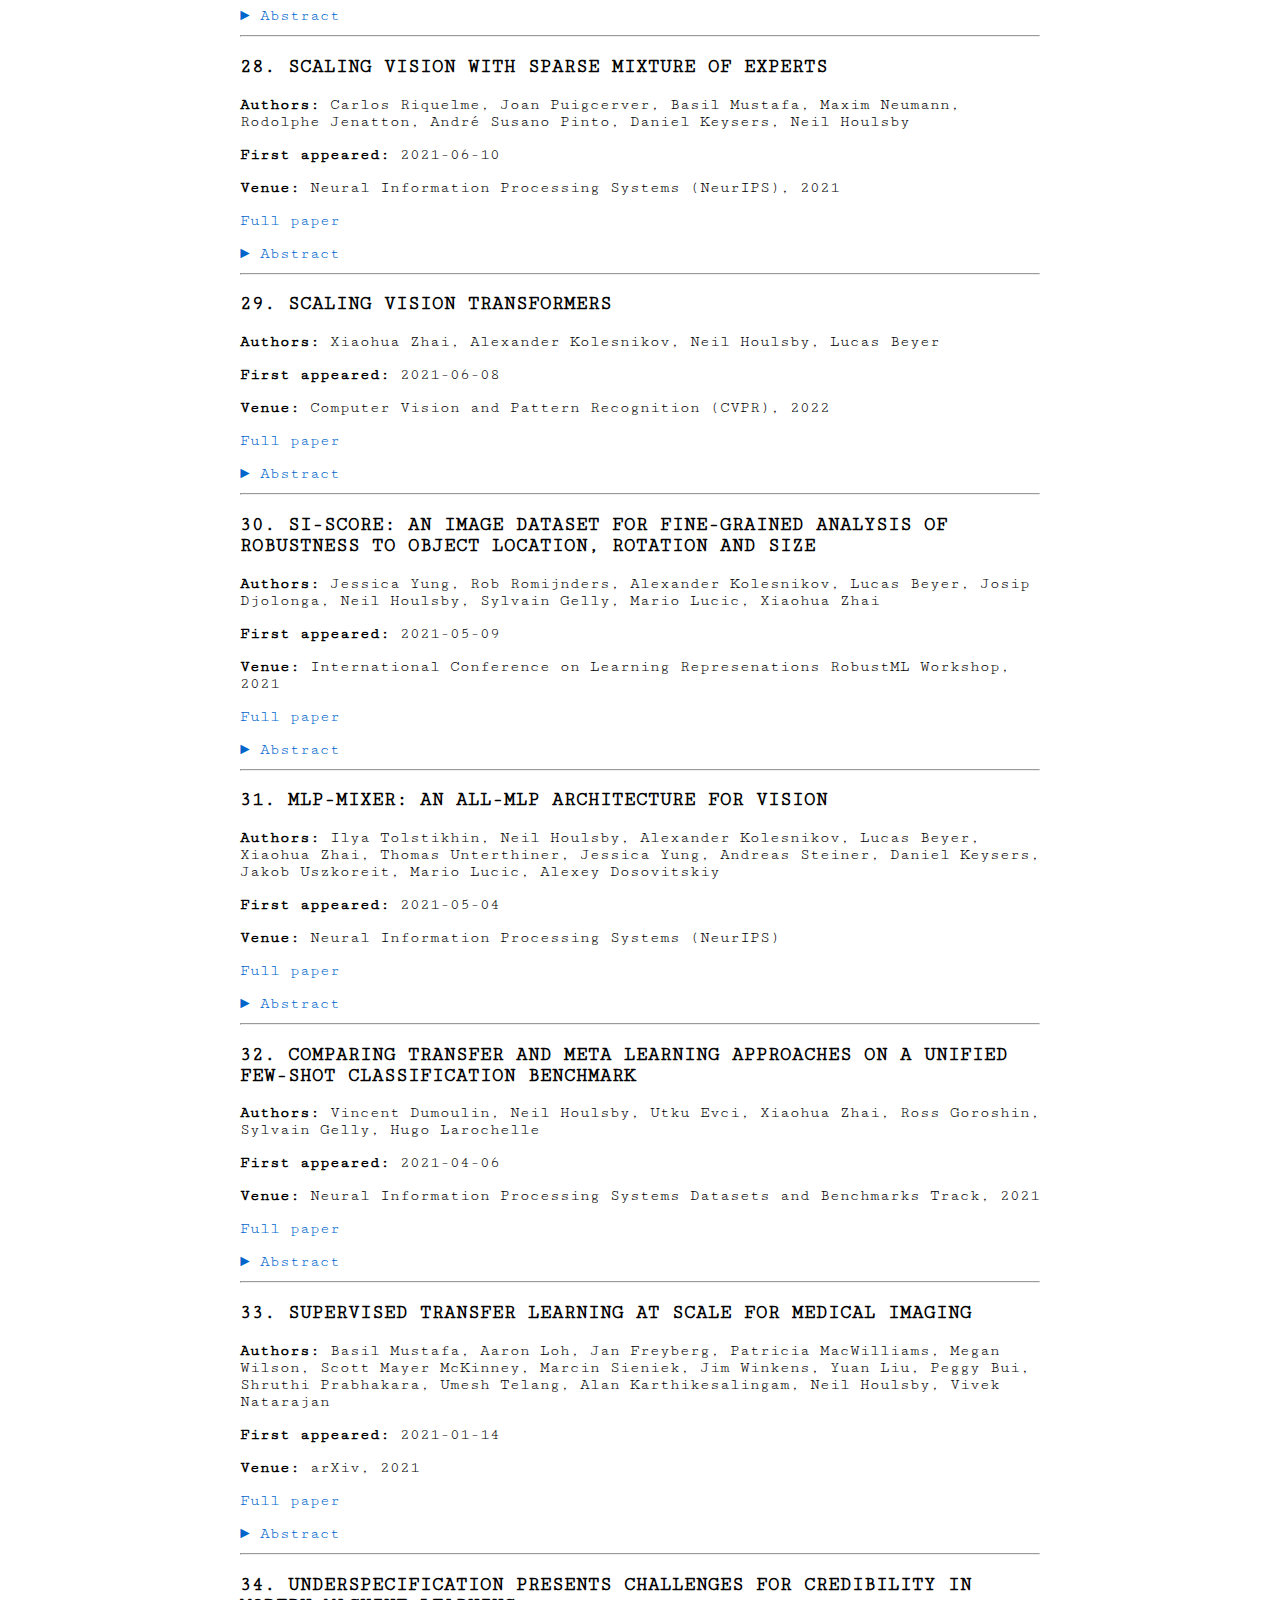
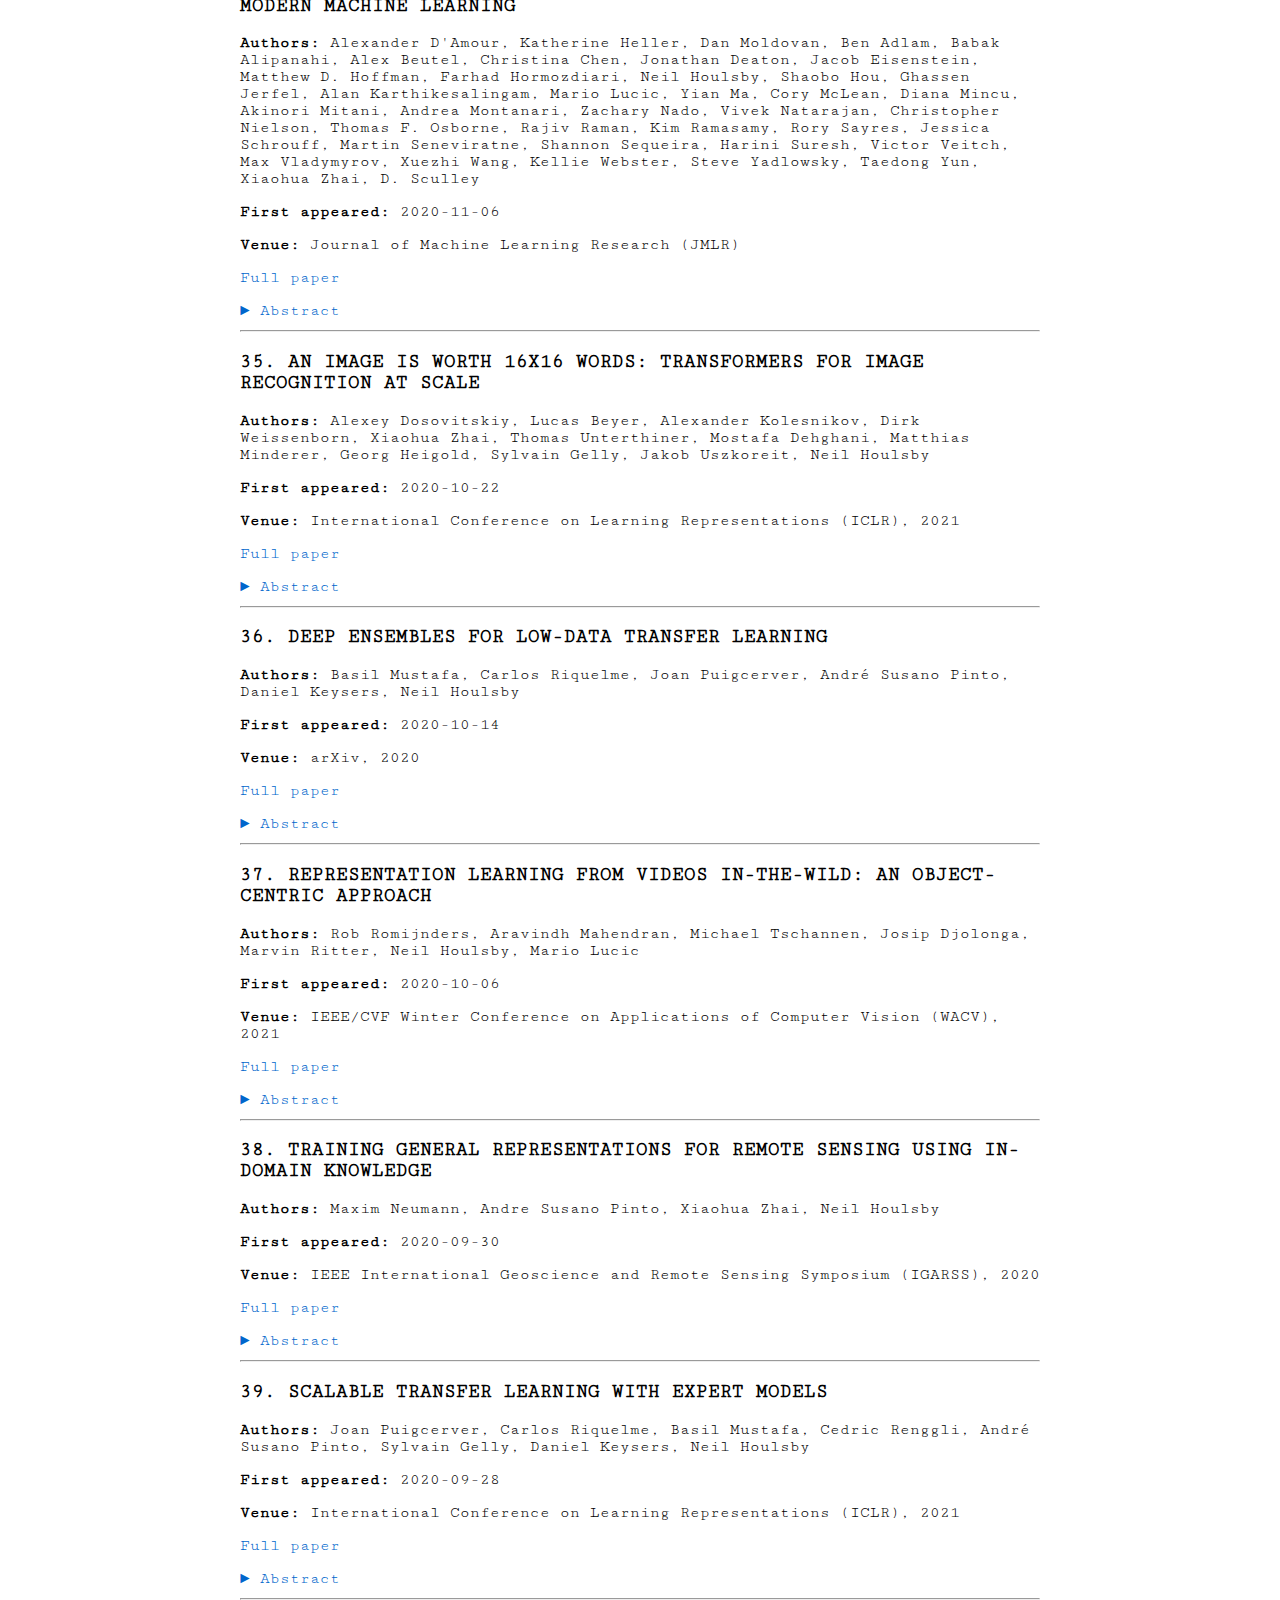
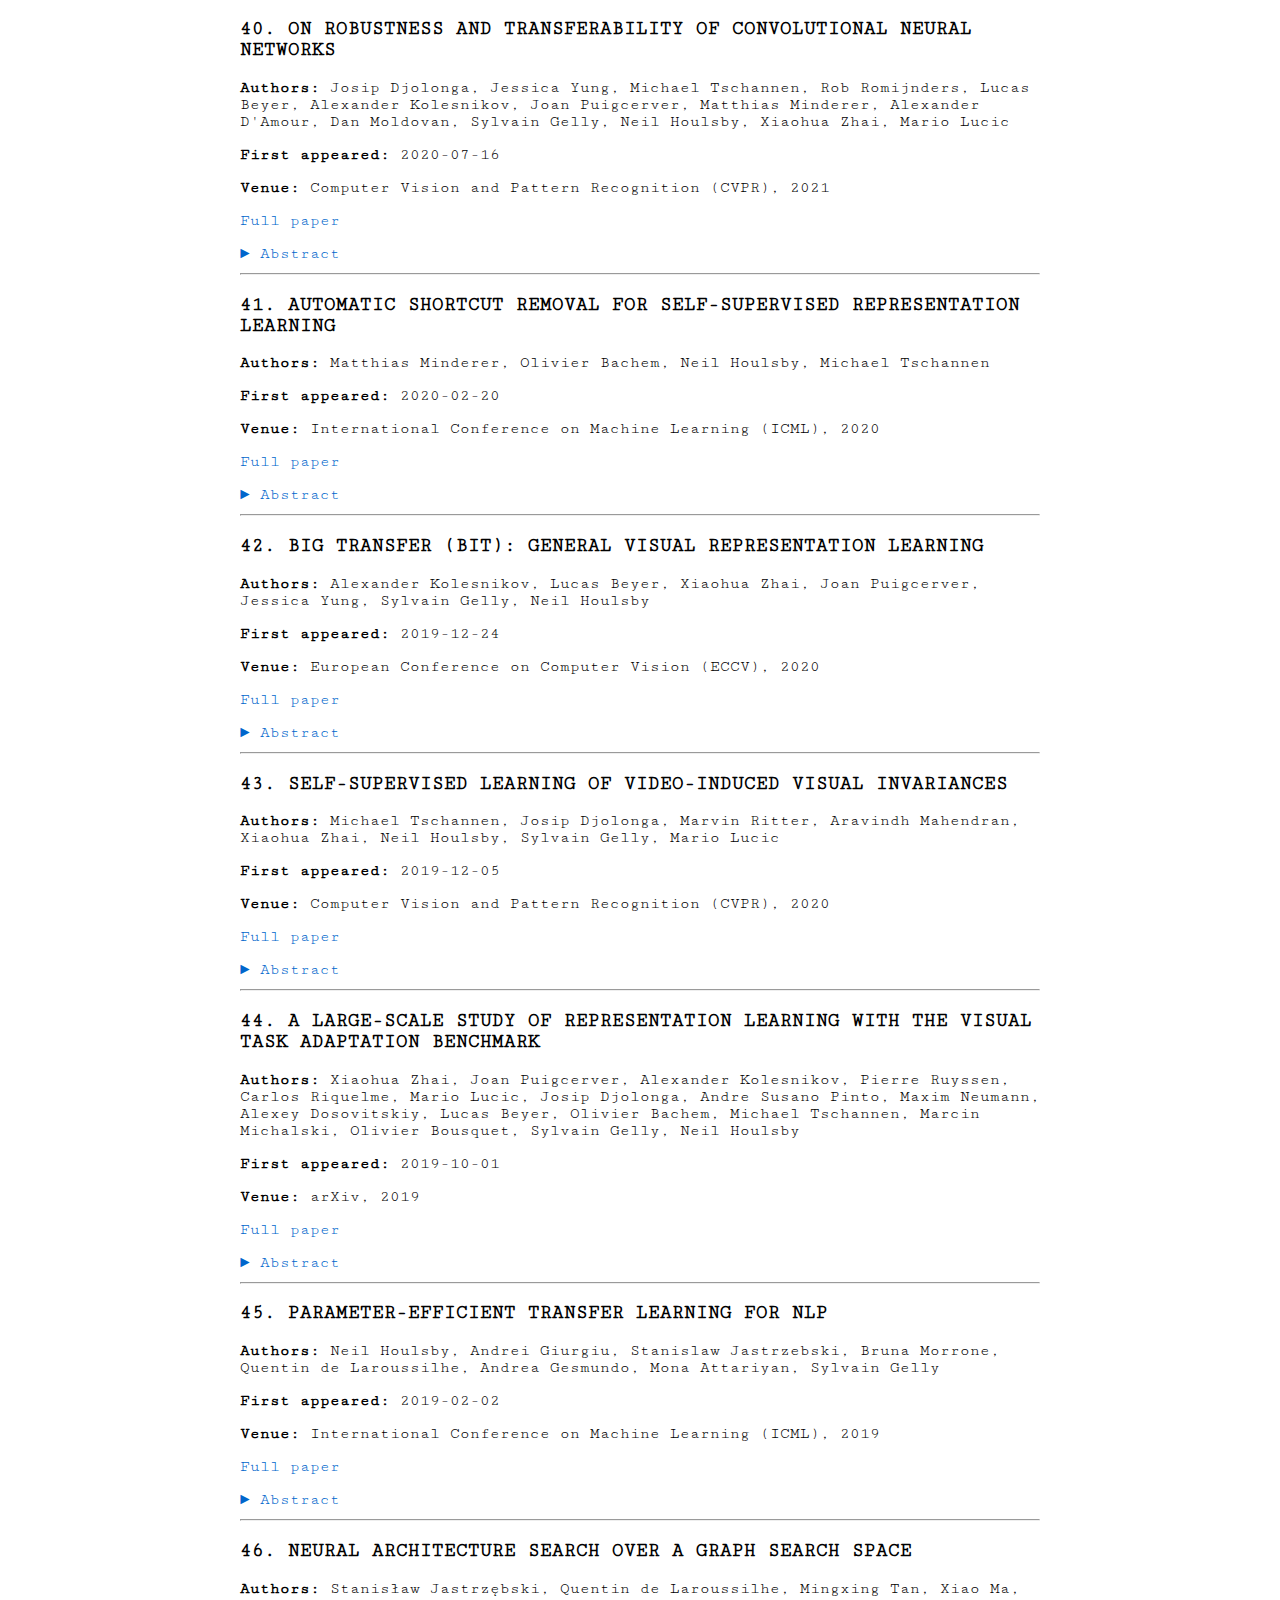
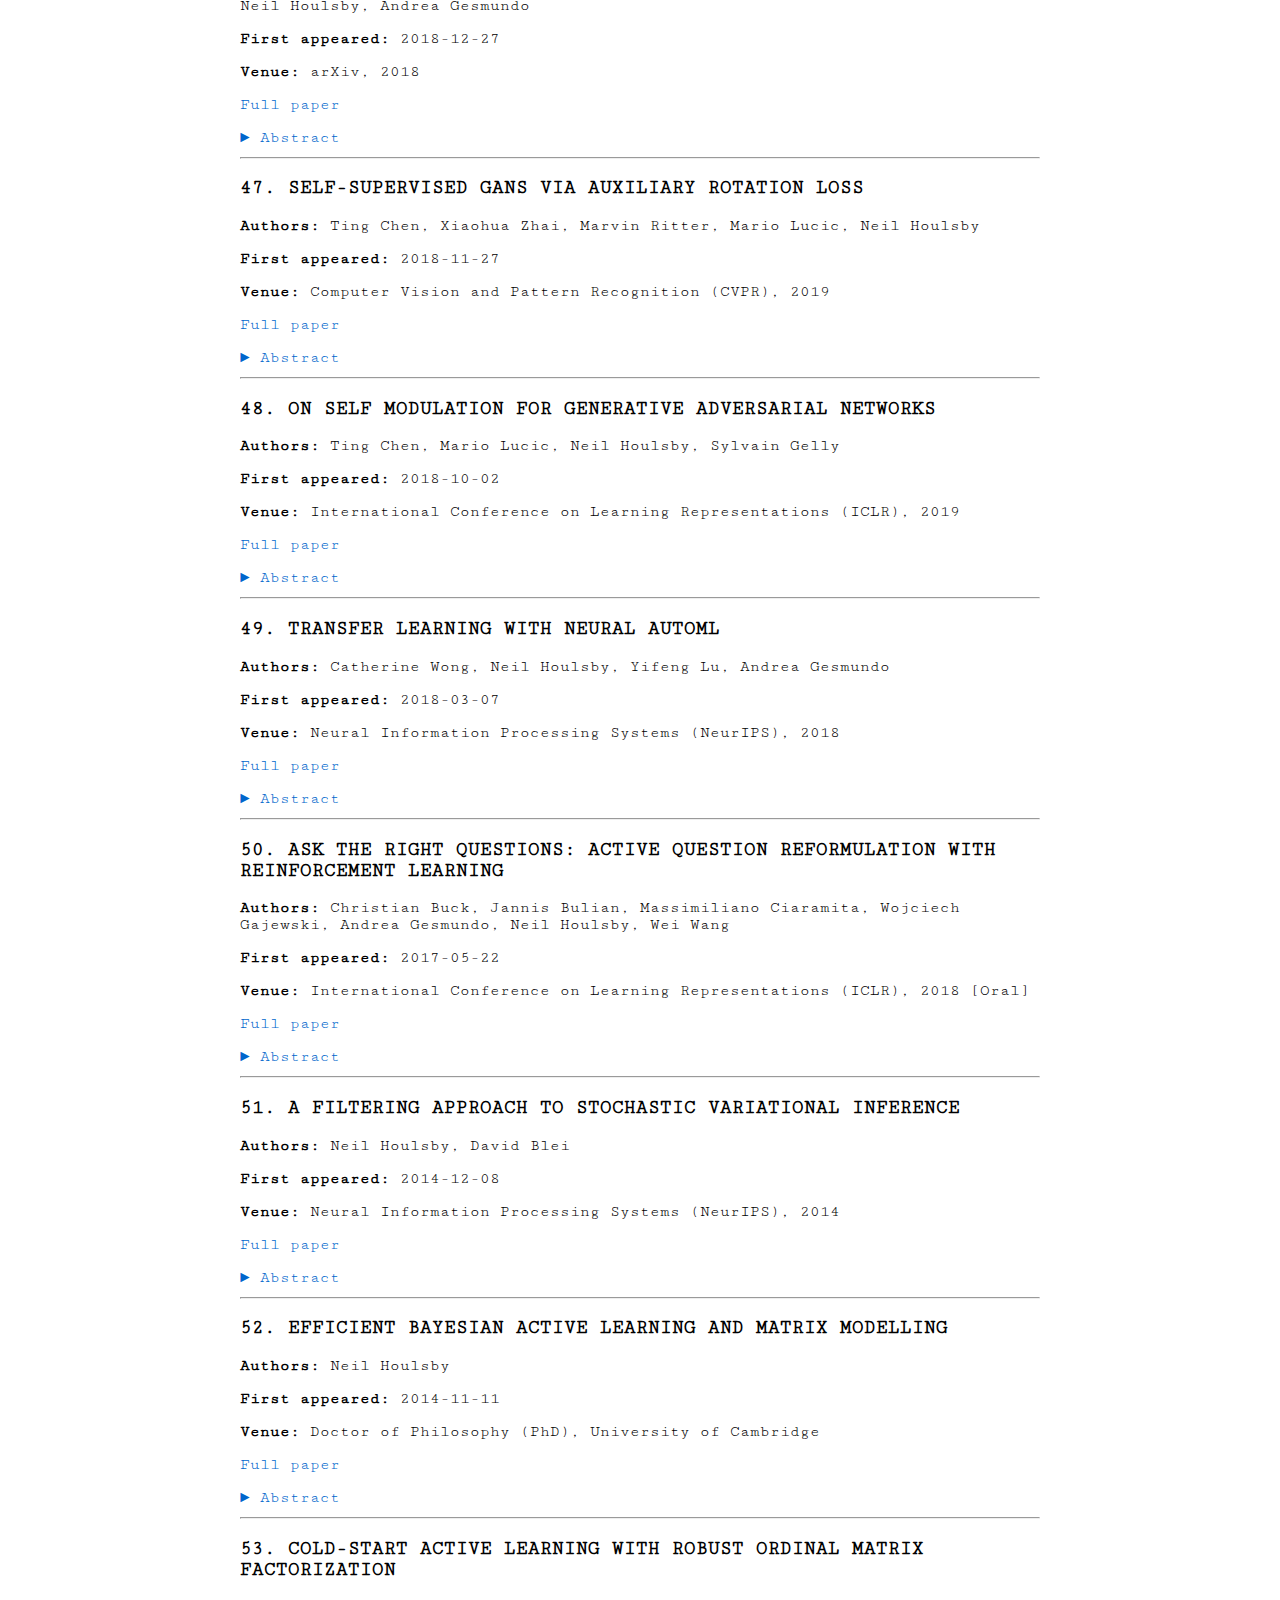
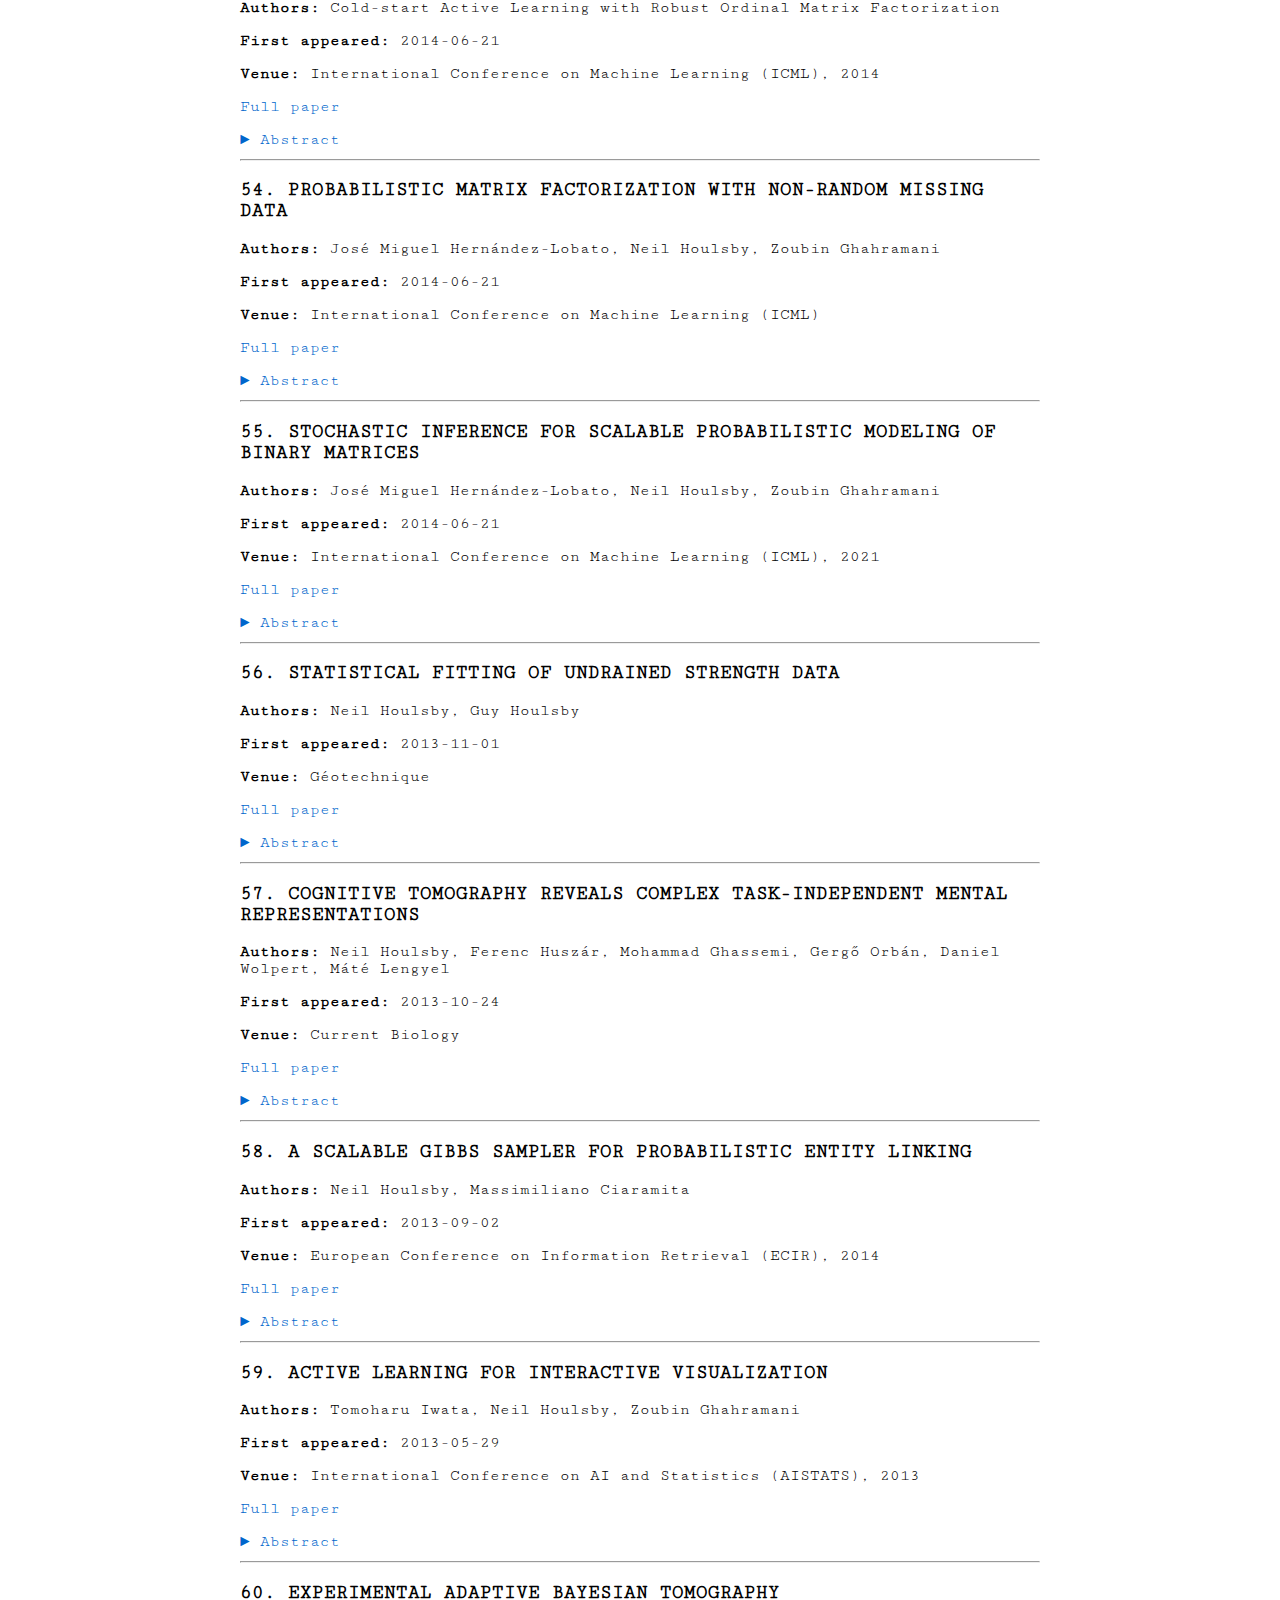
==== commit a0527c0e: "fix typo" ====
--- a/index.html
+++ b/index.html
@@ -16,7 +16,7 @@
 
   <div class="profile-section">
     <img src="img/profile.jpg" alt="Profile Picture">
-    <p>Senior Staff Research Scientist at Google Deepmind.</p>
+    <p>Senior Staff Research Scientist at Google DeepMind.</p>
 <p>Leads a Computer Vision group located in Zürich and Amsterdam.</p>
     <div class="contact-social-links">
       <a href="#" onclick="copyToClipboard('neilhoulsby@google.com')">neilhoulsby@google.com</a>
@@ -389,7 +389,7 @@
   <h3 class="all-caps">24. Learning to Merge Tokens in Vision Transformers</h3>
   <p><strong>Authors:</strong> Cedric Renggli, André Susano Pinto, Neil Houlsby, Basil Mustafa, Joan Puigcerver, Carlos Riquelme</p>
   <p><strong>First appeared:</strong> 2022-02-24</p>
-  <p><strong>Venue:</strong> arXiv</p>
+  <p><strong>Venue:</strong> arXiv, 2022</p>
   <p><a href="https://arxiv.org/abs/2202.12015" target="_blank">Full paper</a></p>
   <div class="abstract-toggle" onclick="toggleAbstract(this)">
     <span class="arrow">&#x25BA;</span> Abstract
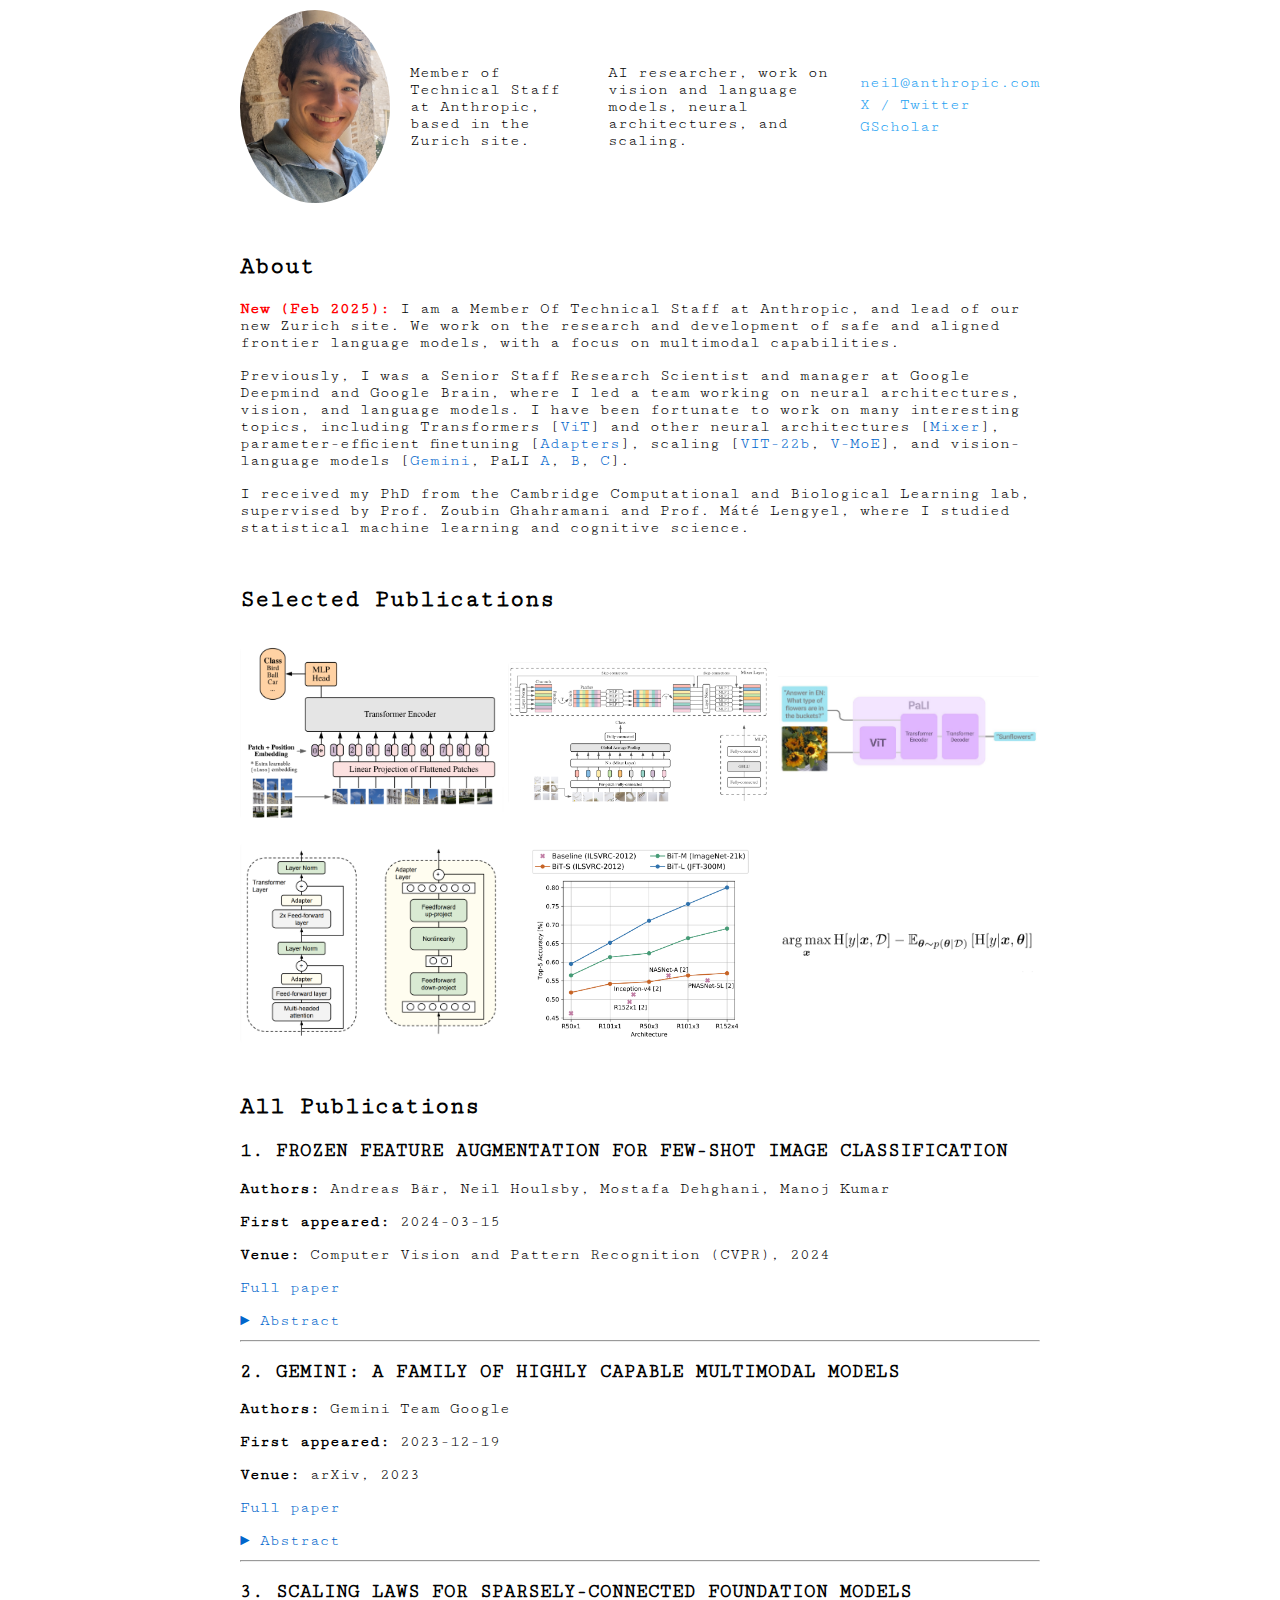
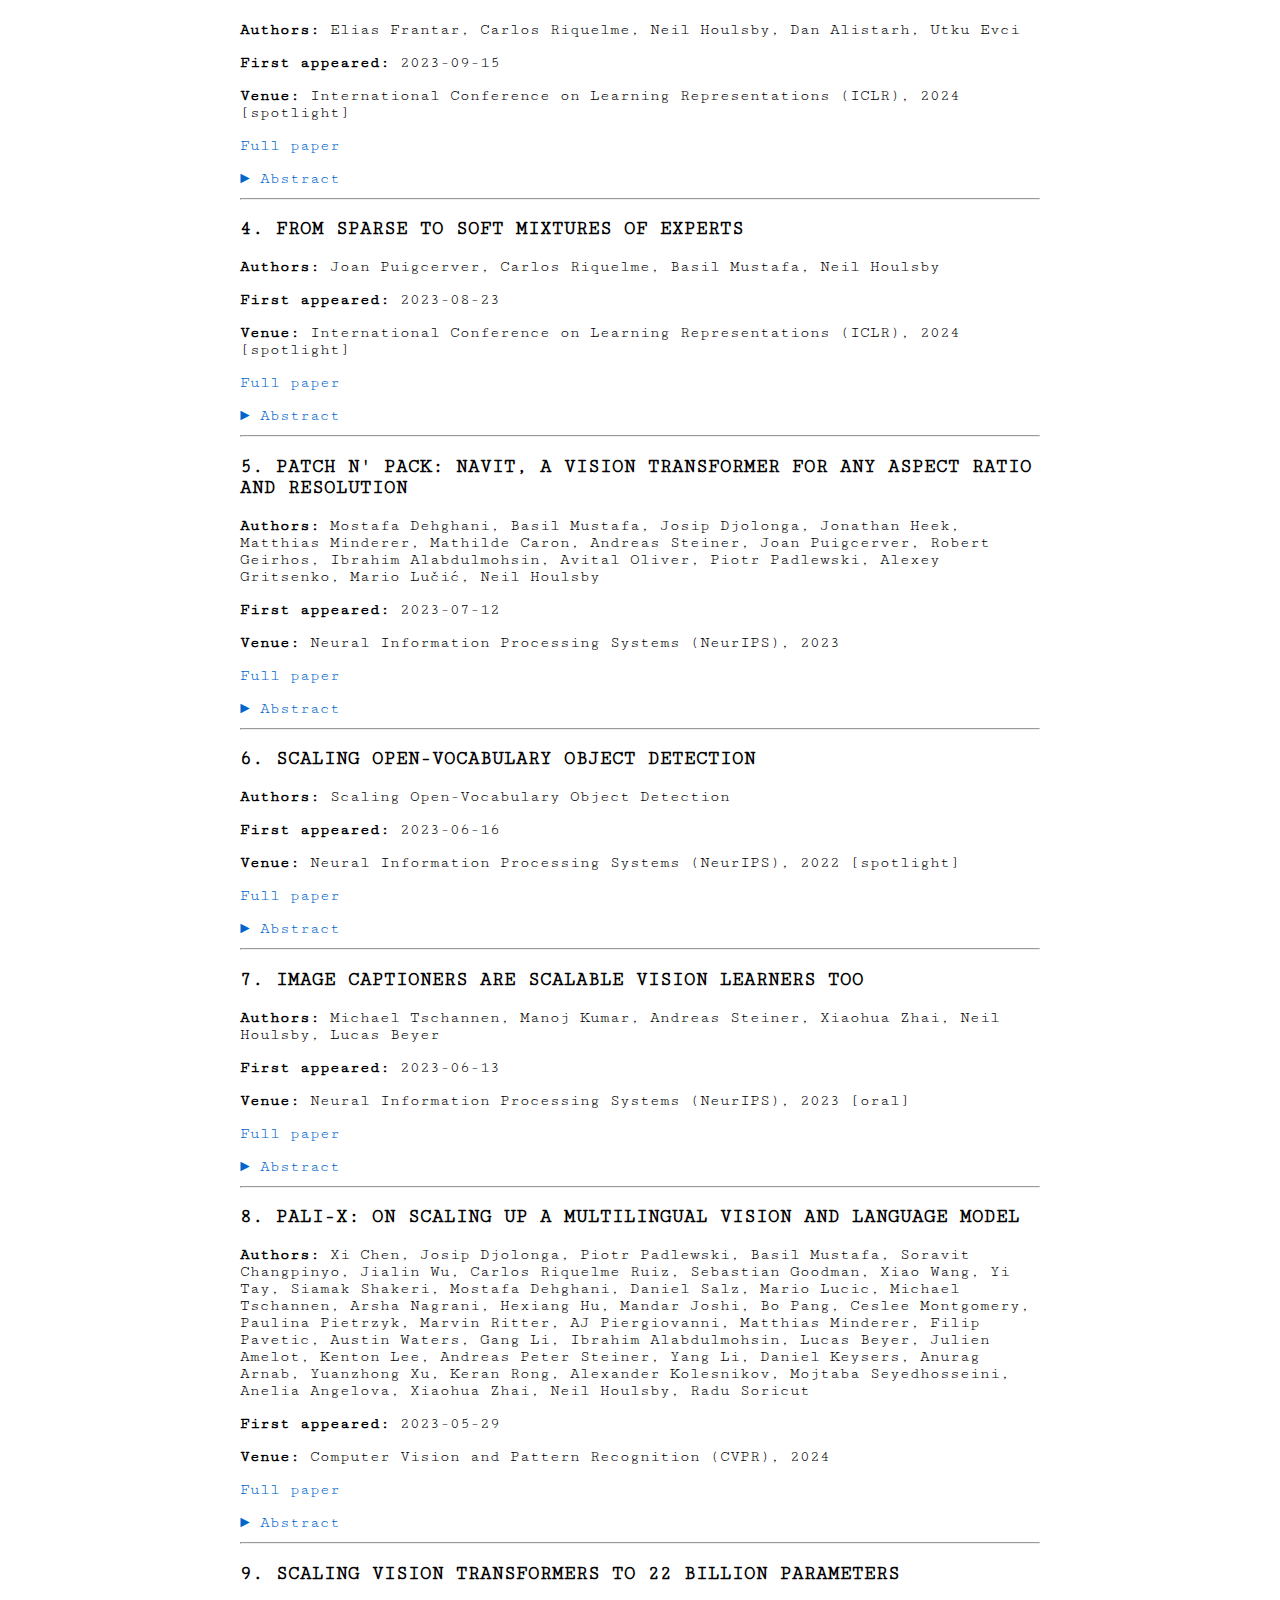
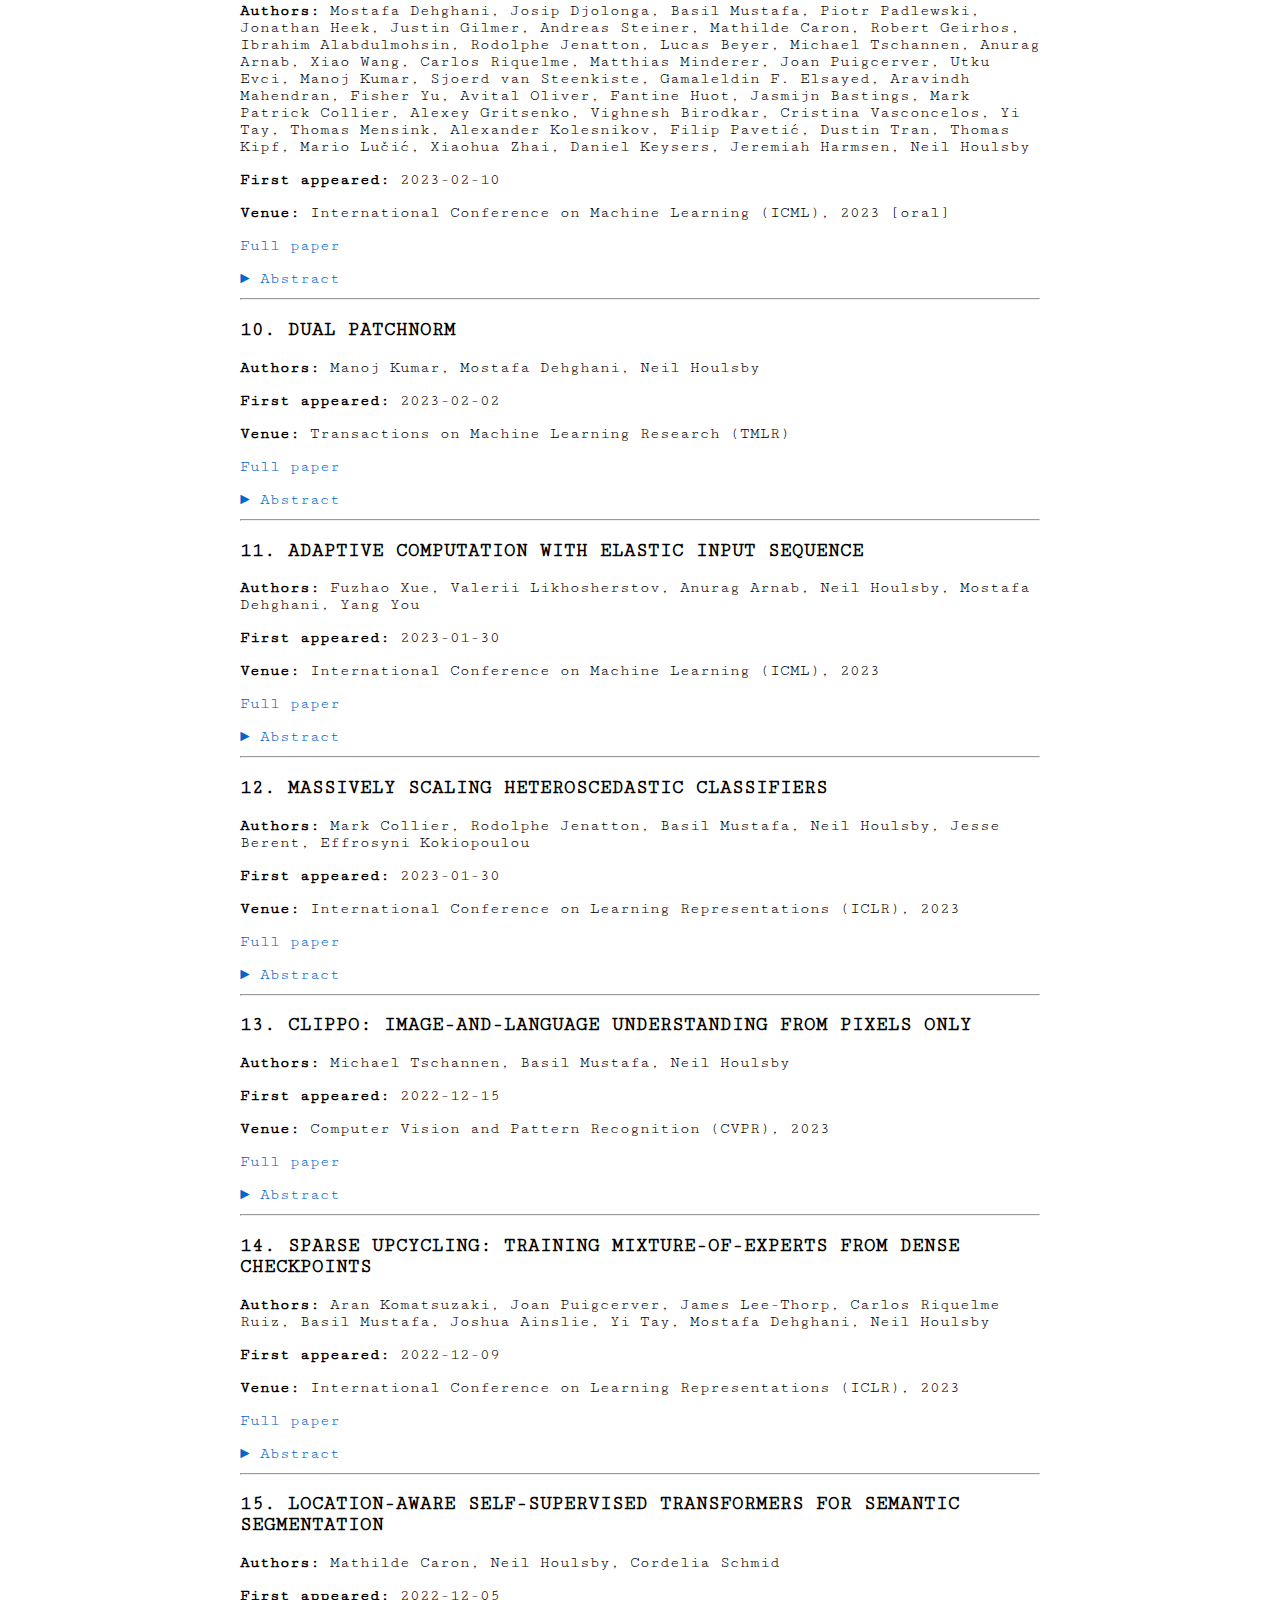
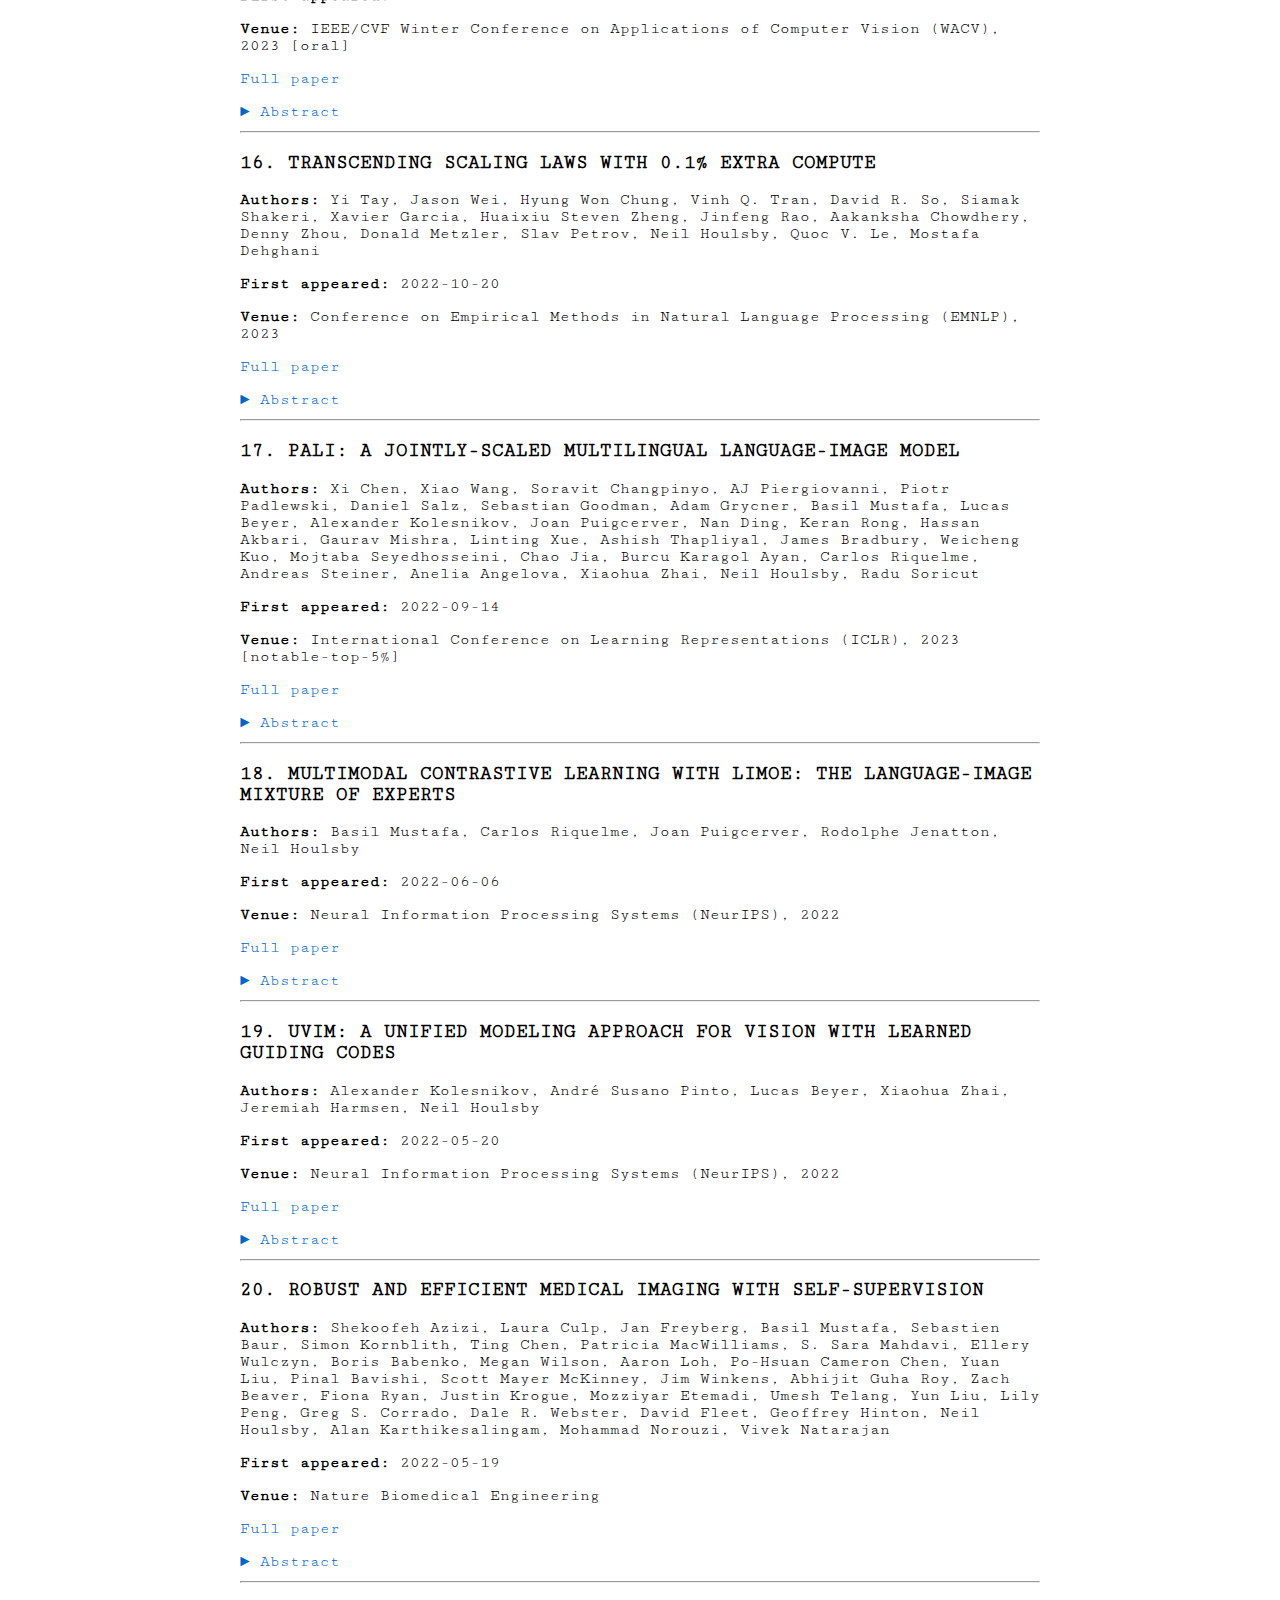
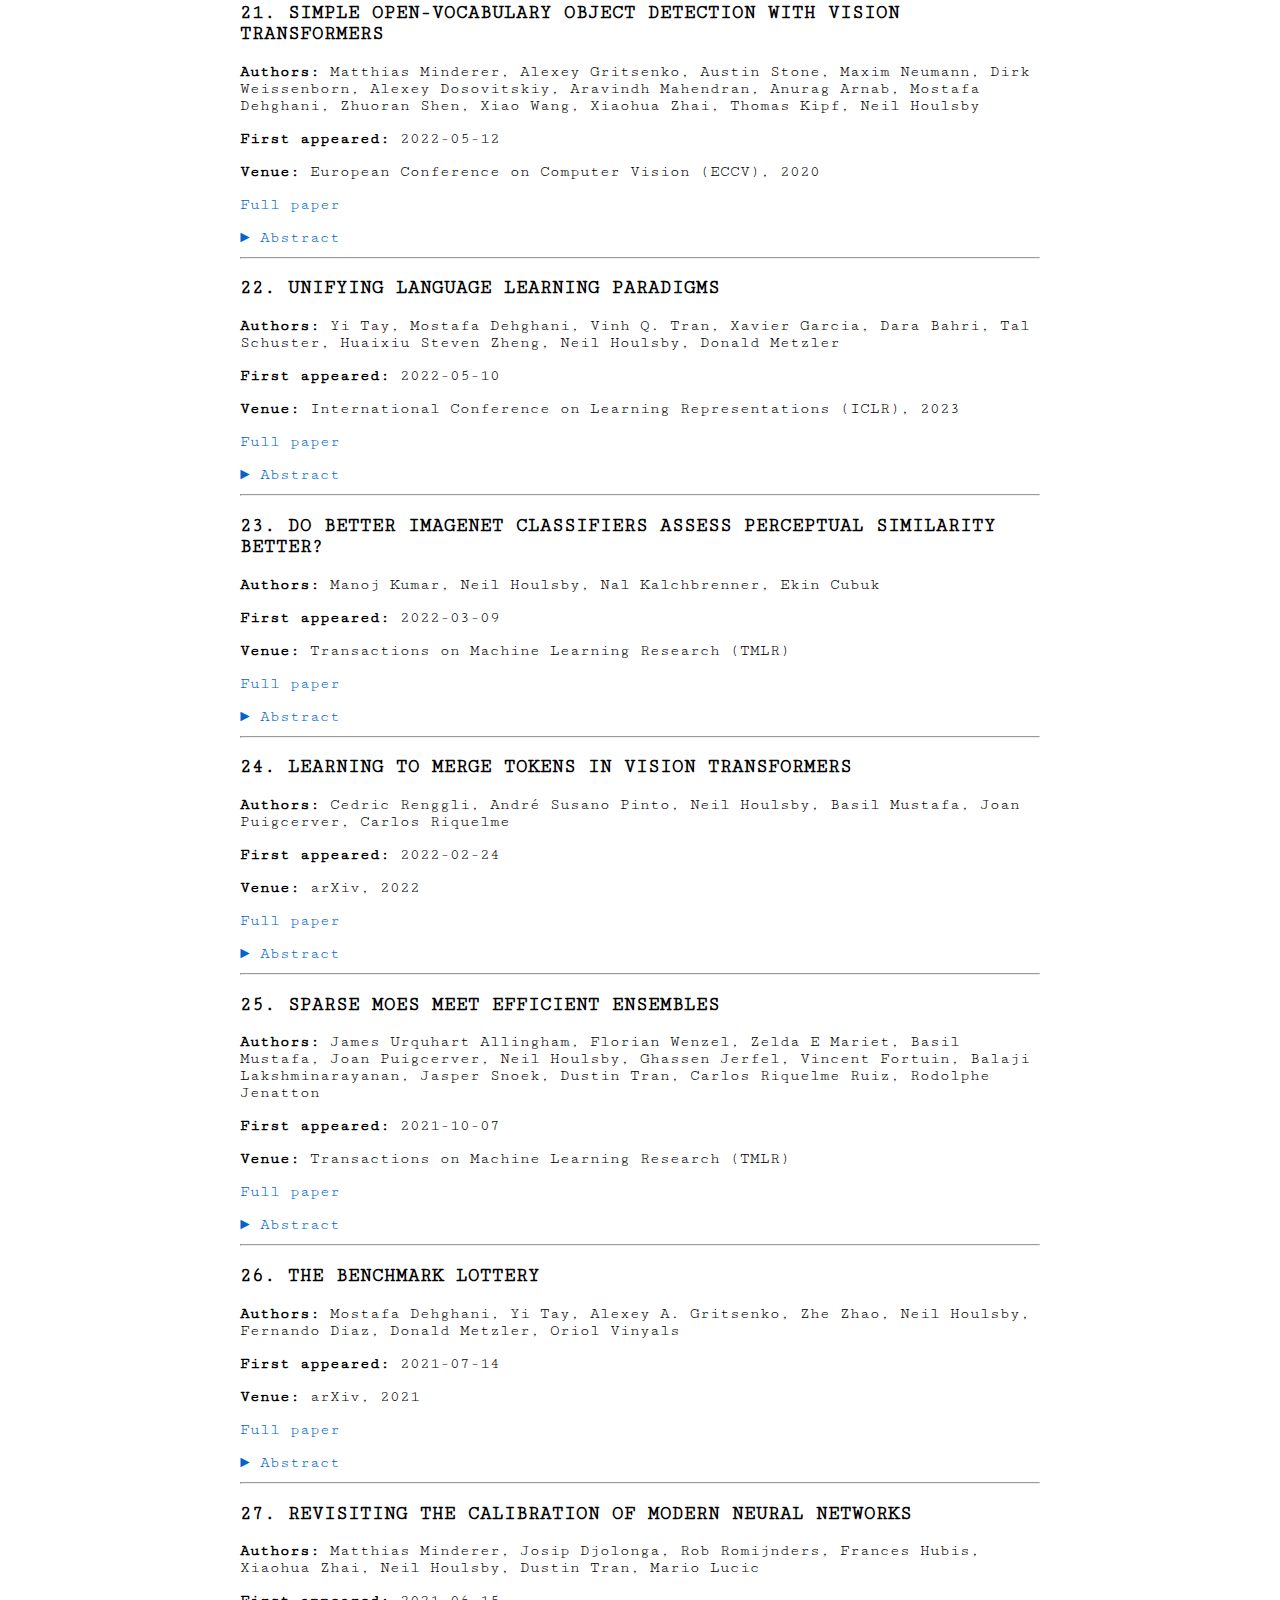
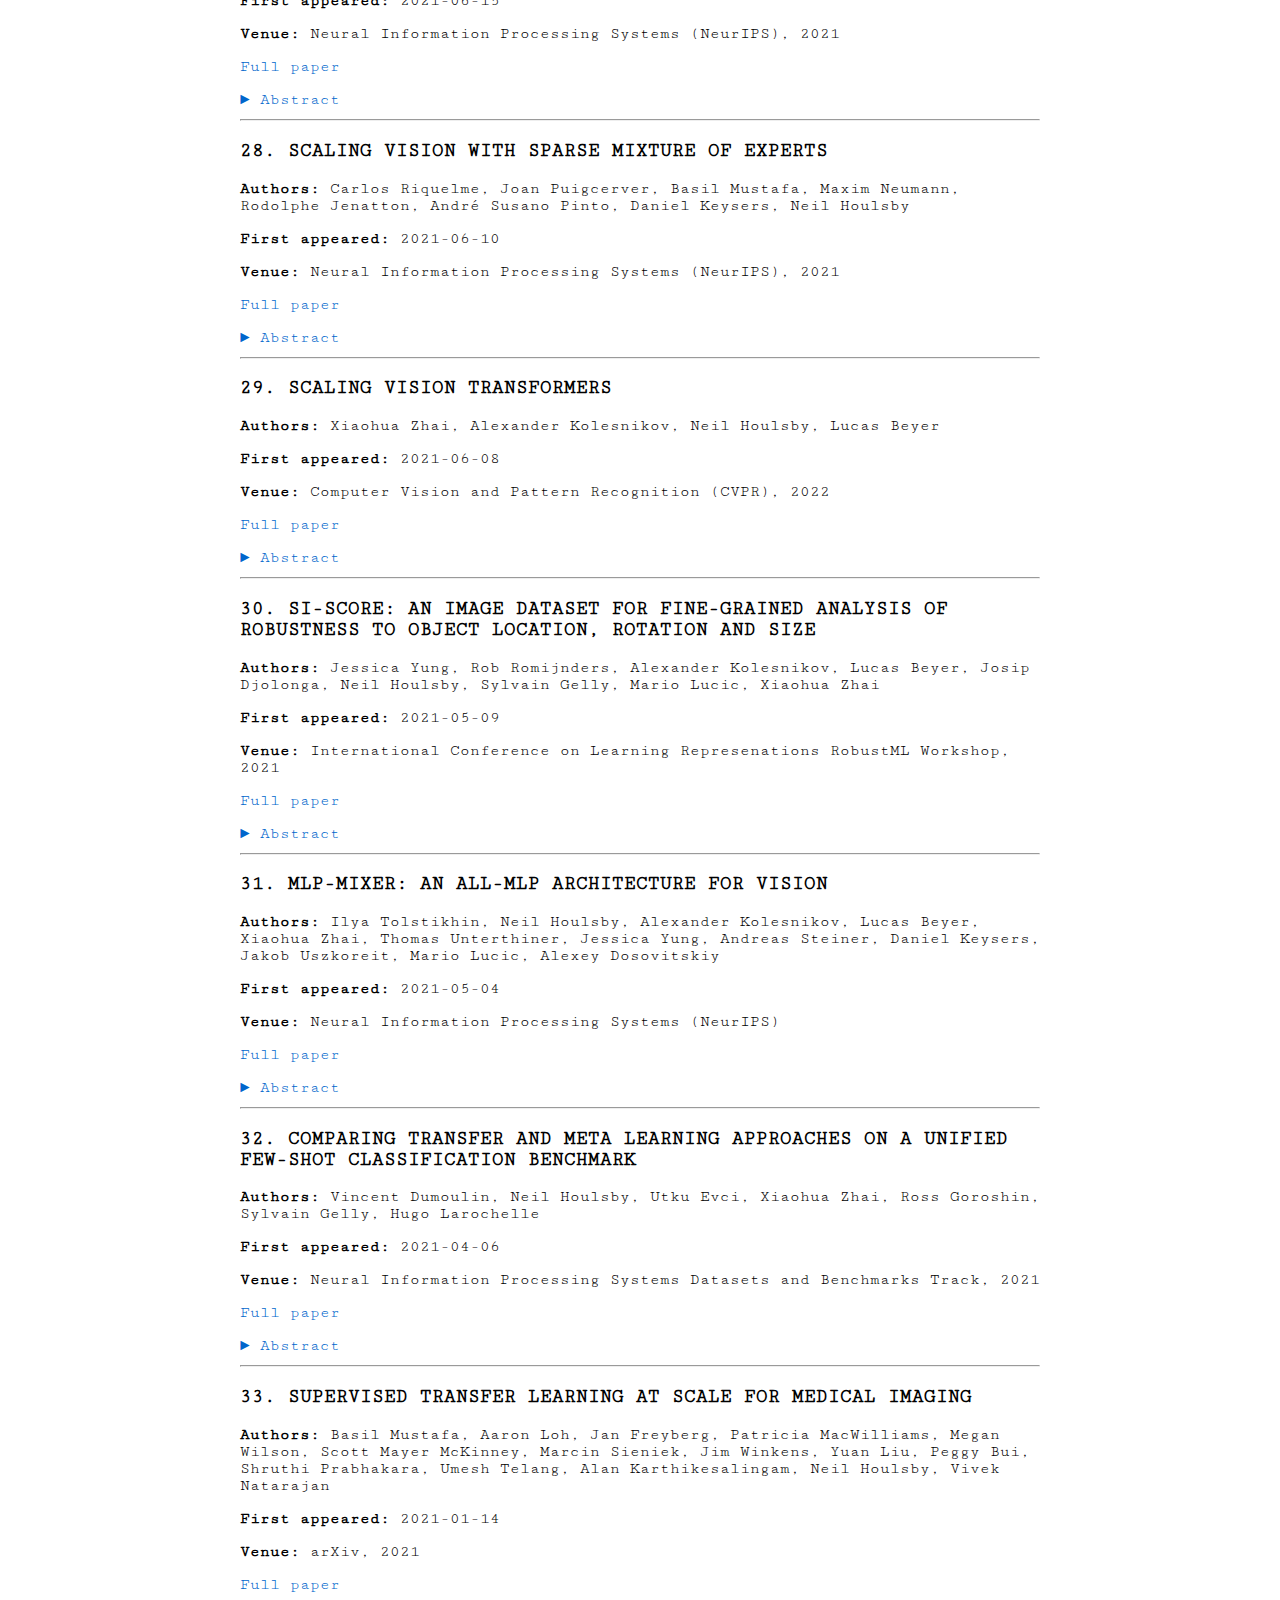
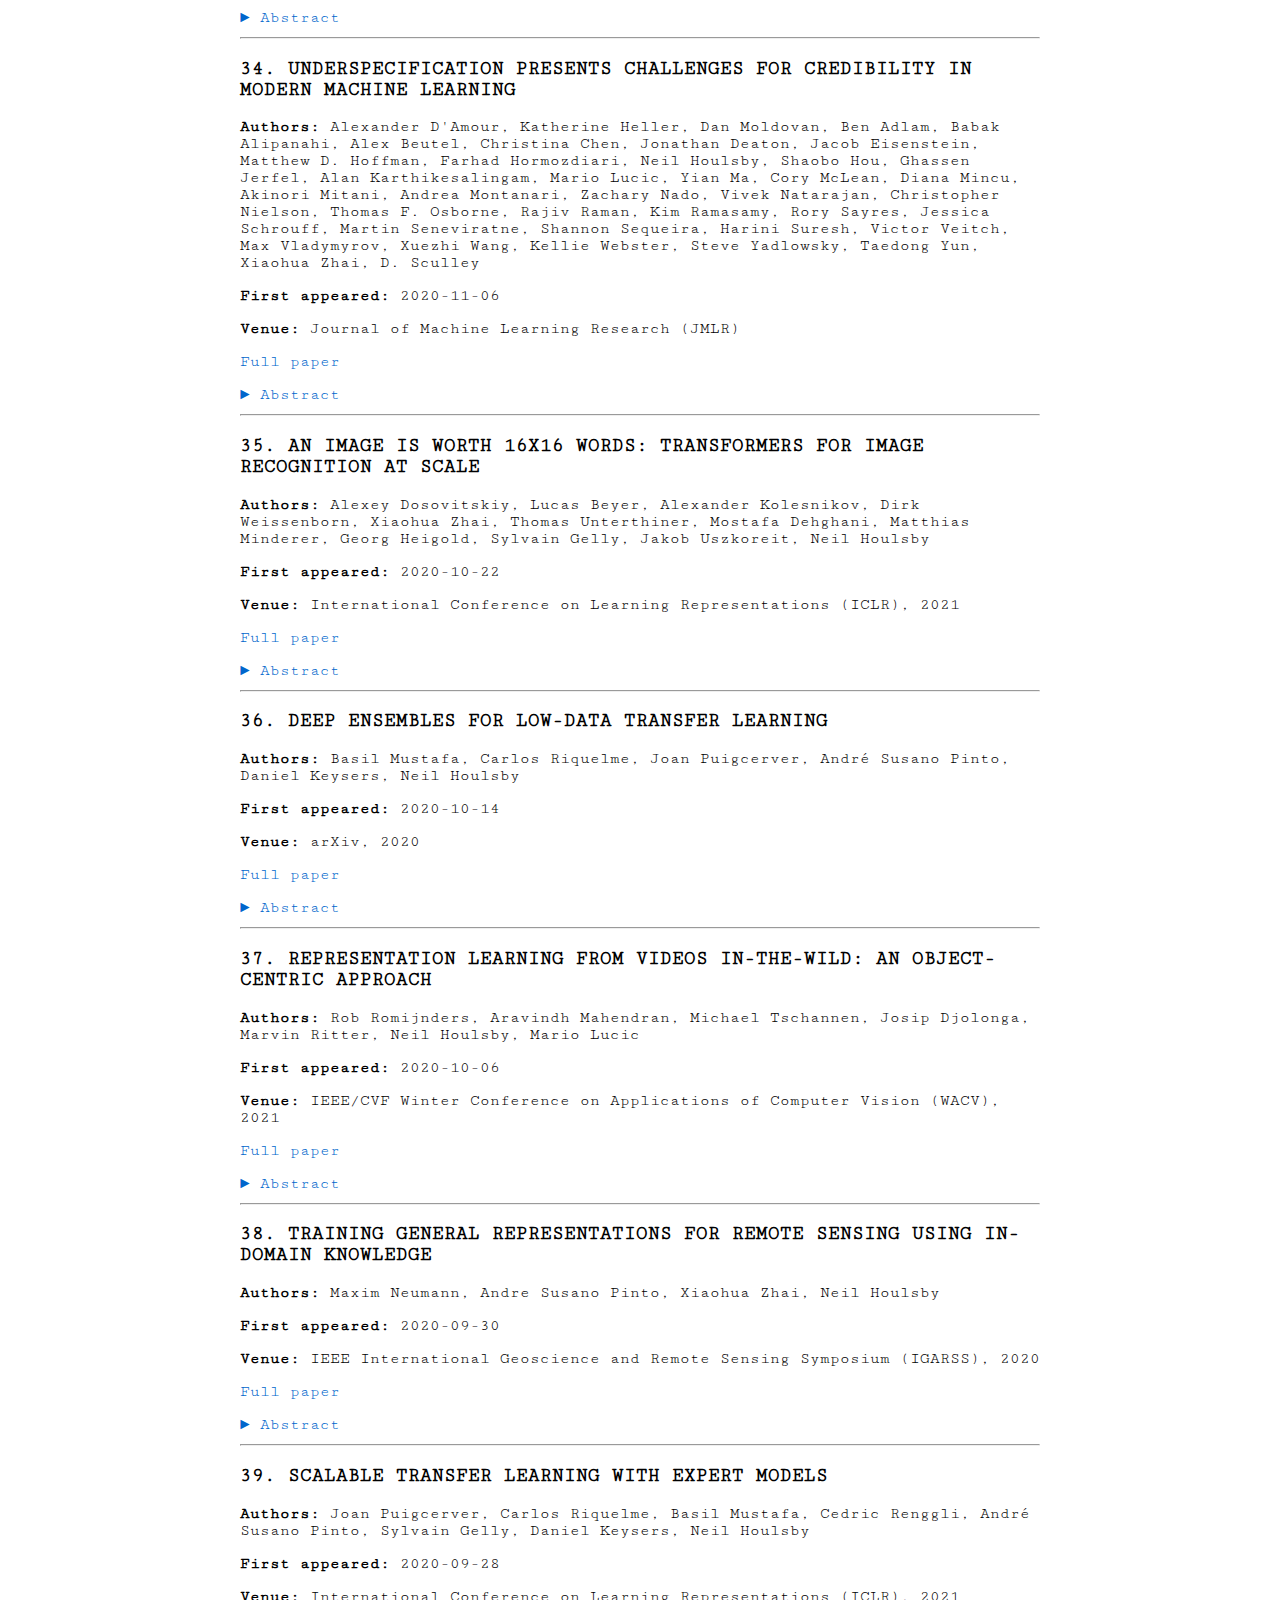
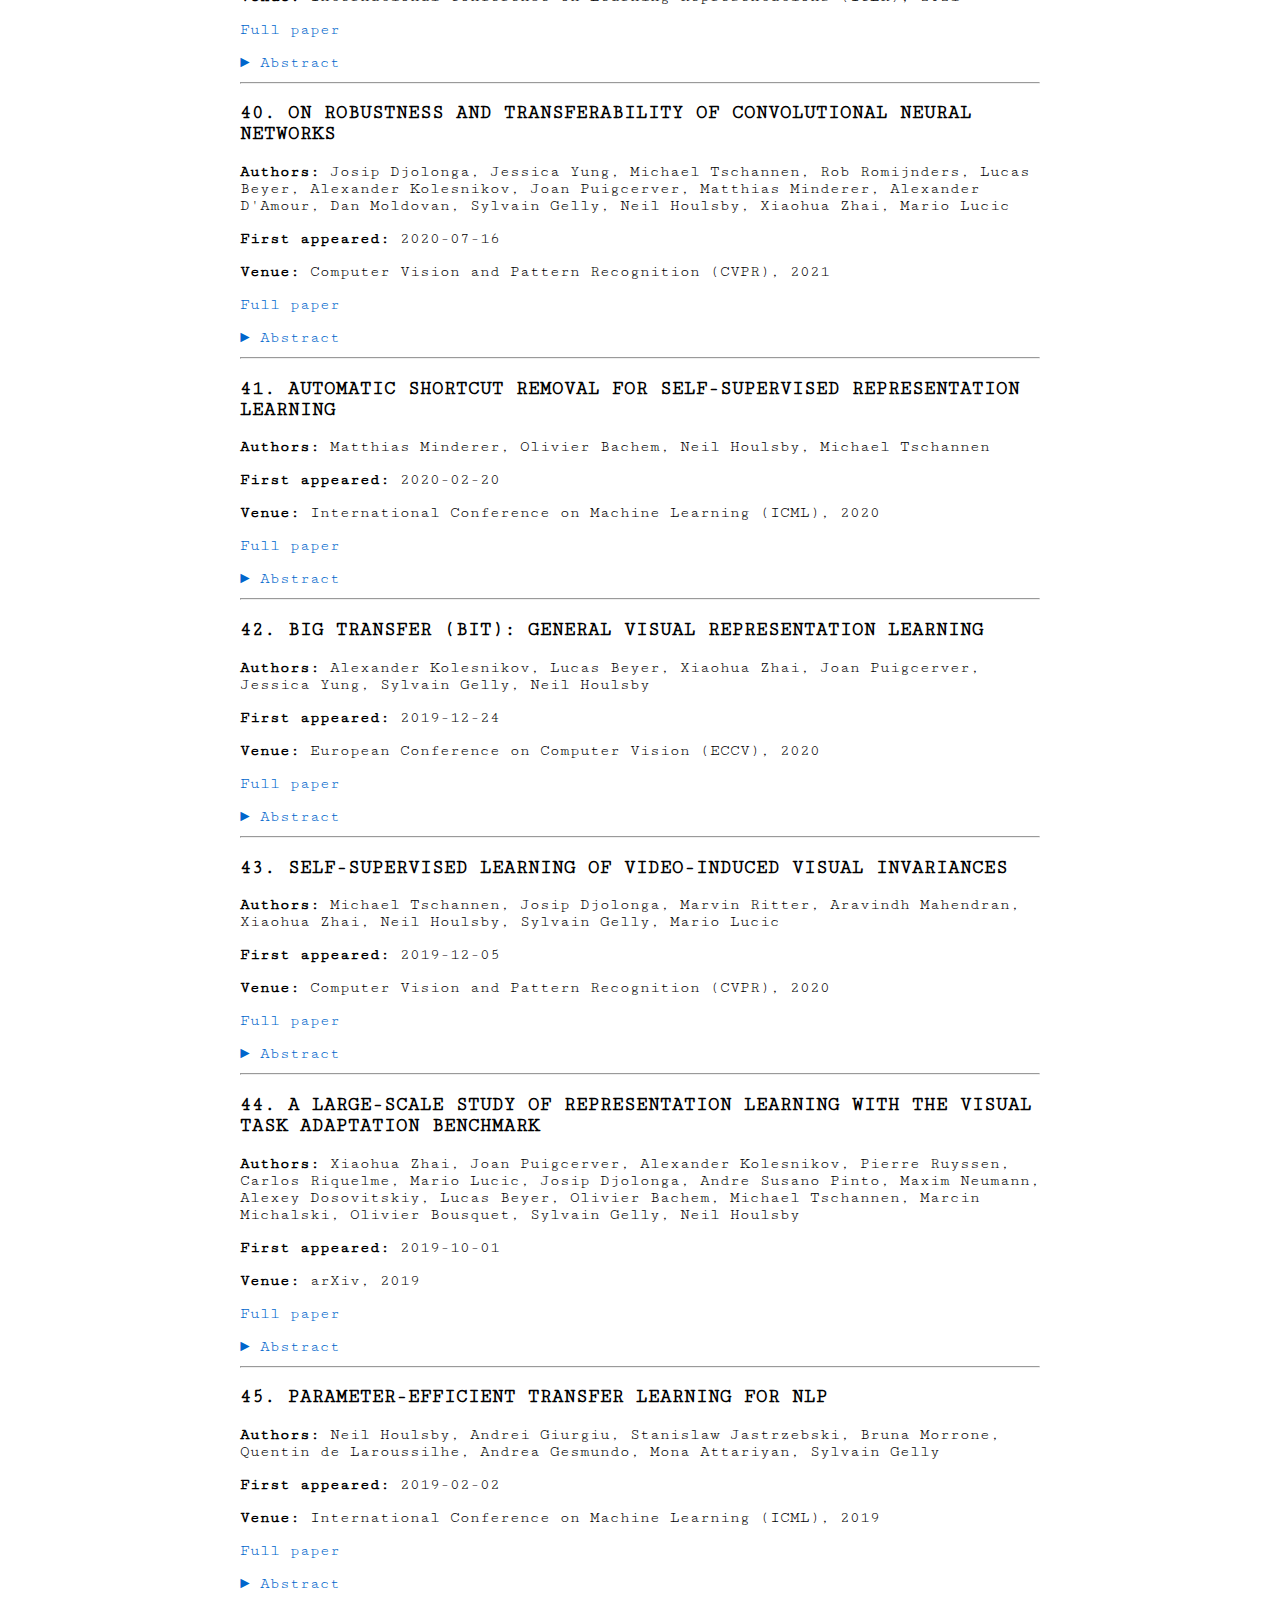
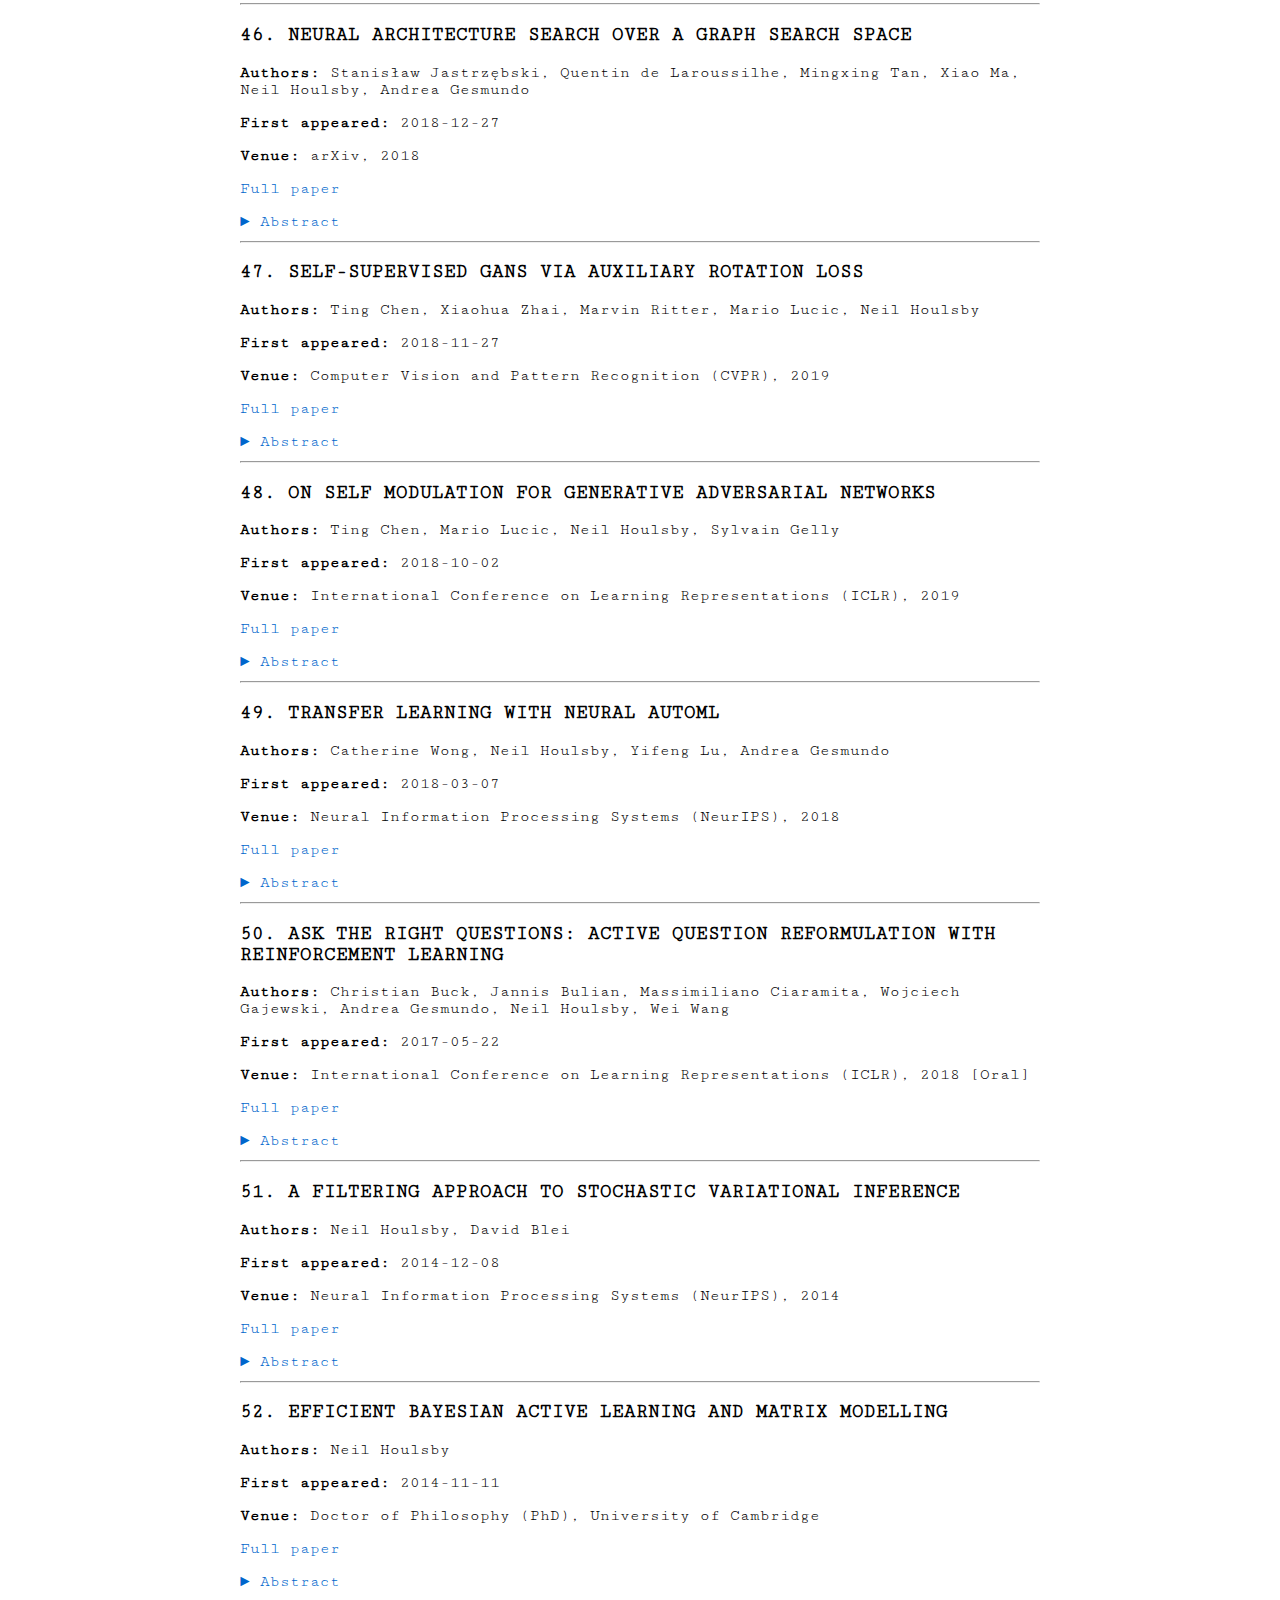
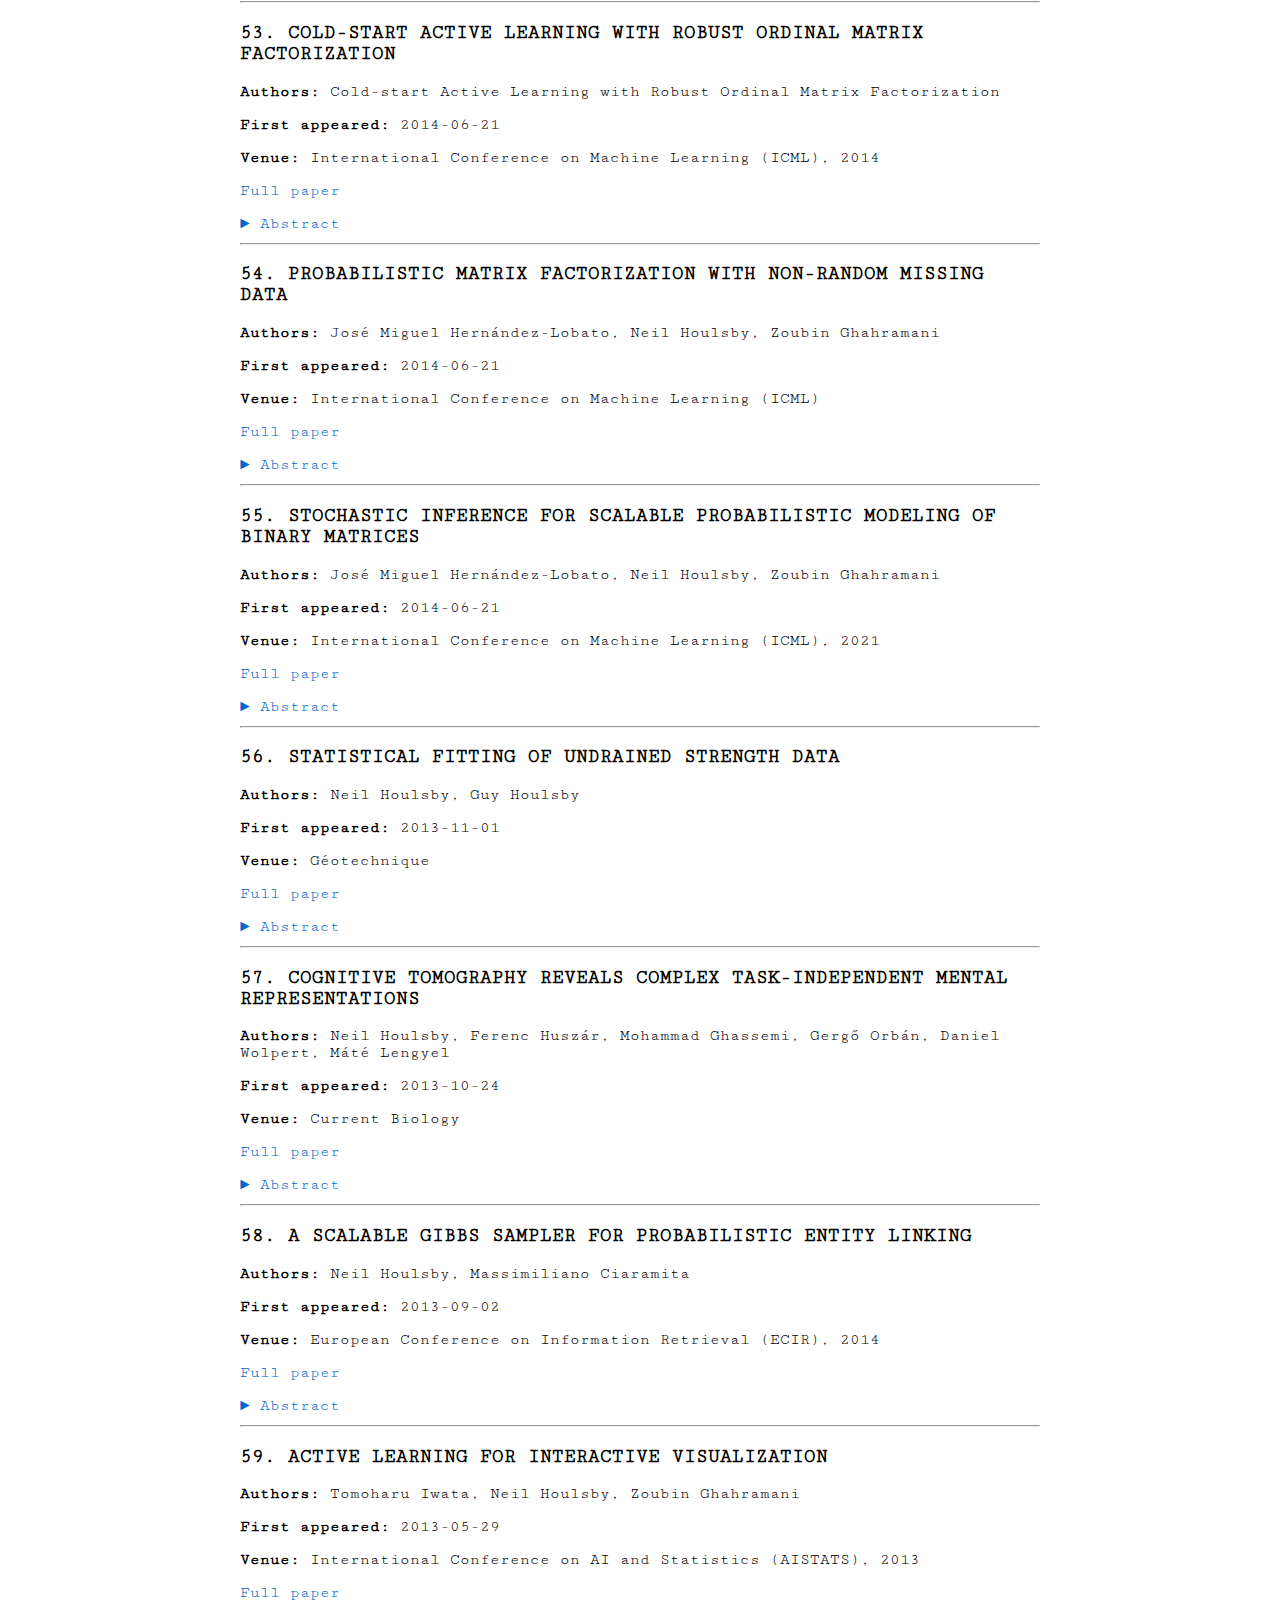
==== commit 152bc129: "job update" ====
--- a/index.html
+++ b/index.html
@@ -16,11 +16,11 @@
 
   <div class="profile-section">
     <img src="img/profile.jpg" alt="Profile Picture">
-    <p>Senior Staff Research Scientist at Google DeepMind.</p>
-<p>Leads a Computer Vision group located in Zürich and Amsterdam.</p>
+    <p>Member of Technical Staff at Anthropic, based in the Zurich site.</p>
+<p>AI researcher, work on vision and language models, neural architectures, and scaling.</p>
     <div class="contact-social-links">
-      <a href="#" onclick="copyToClipboard('neilhoulsby@google.com')">neilhoulsby@google.com</a>
-      <a href="https://twitter.com/neilhoulsby" target="_blank">Twitter</a>
+      <a href="#" onclick="copyToClipboard('neil@anthropic.com')">neil@anthropic.com</a>
+      <a href="https://twitter.com/neilhoulsby" target="_blank">X / Twitter</a>
       <a href="https://scholar.google.com/citations?user=sm1-TZMAAAAJ" target="_blank">GScholar</a>
     </div>
   </div>
@@ -28,9 +28,12 @@
   <main>
     <article id="about">
       <h2>About</h2>
-      <p>I am a Senior Staff Research Scientist and manager in the Google Deepmind (previously, Google Brain), in Zürich. 
-I work in machine learning and artificial intelligence, with a focus on vision-language models (VLMs), scalable pre-training, sparsity, modularity, and task adaptation.</p>
-<p>Prior to Google, I received my PhD from the Cambridge Computational and Biological Learning lab, supervised by Prof. Zoubin Ghahramani and Prof. Máté Lengyel. My areas of study were Bayesian ML, active learning, and cognitive science.</p>
+      <p><span style="color: red"><strong>New (Feb 2025):</strong></span> 
+I am a Member Of Technical Staff at Anthropic, and lead of our new Zurich site.
+We work on the research and development of safe and aligned frontier language models, with a focus on multimodal capabilities.</p>
+<p>Previously, I was a Senior Staff Research Scientist and manager at Google Deepmind and Google Brain, where I led a team working on neural architectures, vision, and language models.
+I have been fortunate to work on many interesting topics, including Transformers [<a href="https://arxiv.org/abs/2010.11929">ViT</a>] and other neural architectures [<a href="https://arxiv.org/abs/2105.01601">Mixer</a>], parameter-efficient finetuning [<a href="https://arxiv.org/abs/1902.00751">Adapters</a>], scaling [<a href="https://arxiv.org/abs/2302.05442">VIT-22b</a>, <a href="https://arxiv.org/abs/2106.05974">V-MoE</a>], and vision-language models [<a href="https://arxiv.org/abs/2312.11805">Gemini</a>, PaLI <a href="https://arxiv.org/abs/2209.06794">A</a>, <a href="https://arxiv.org/abs/2305.18565">B</a>, <a href="https://arxiv.org/abs/2407.07726">C</a>].</p>
+<p>I received my PhD from the Cambridge Computational and Biological Learning lab, supervised by Prof. Zoubin Ghahramani and Prof. Máté Lengyel, where I studied statistical machine learning and cognitive science.</p>
     </article>
 
 
